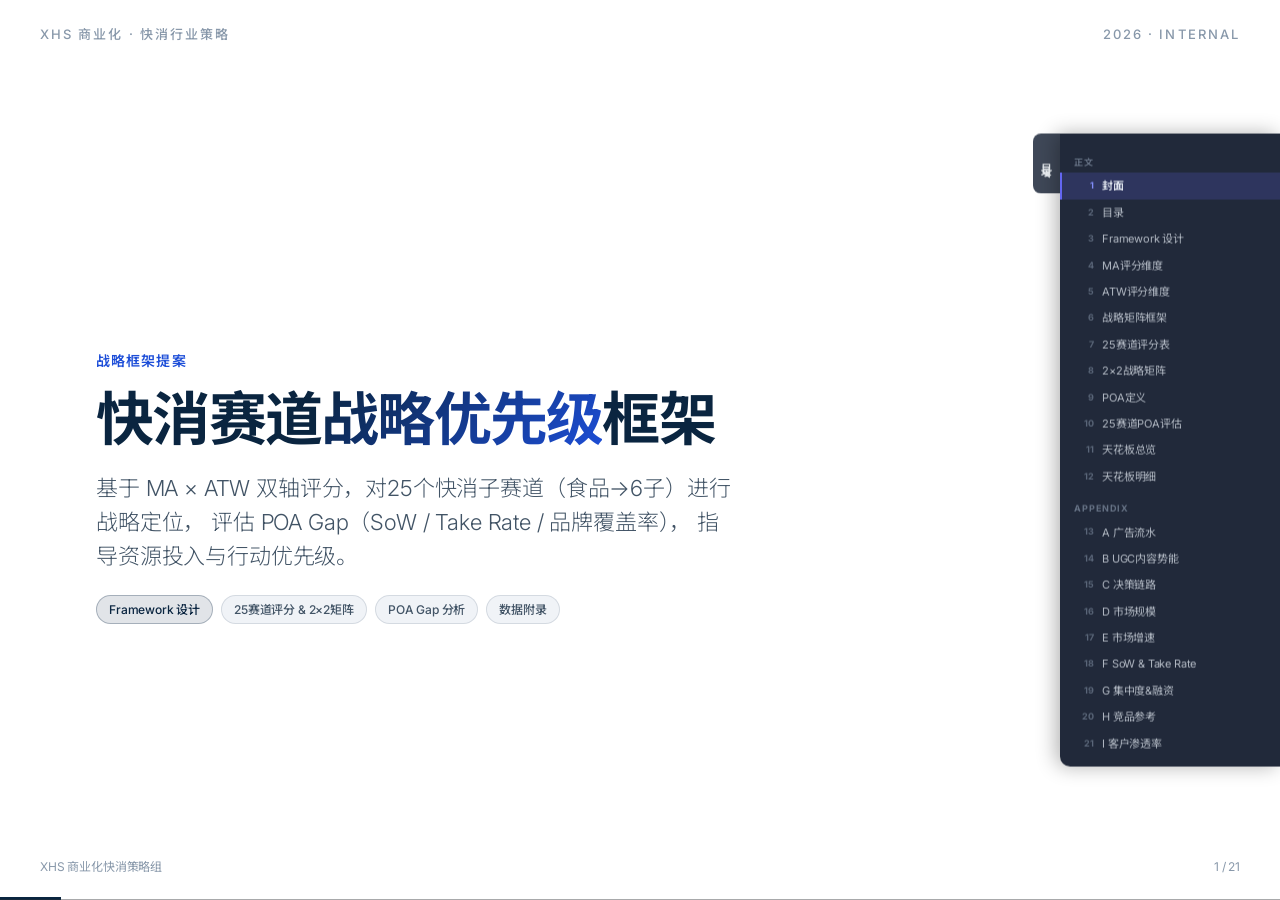
==== index-food-drilldown.html @ 0b94d9c8 "P11: add subtotal totals for 2030 market column; add XHS ceiling share column" ====
<!-- cache-bust: 1779878850 -->
<!DOCTYPE html>
<html lang="zh-CN" data-theme="corporate-clean">
<head>
<meta charset="utf-8">
<title>快消赛道战略优先级框架 — XHS商业化</title>
<link rel="stylesheet" href="./assets/fonts.css">
<link rel="stylesheet" href="./assets/base.css">
<link rel="stylesheet" id="theme-link" href="./assets/themes/corporate-clean.css">
<link rel="stylesheet" href="./assets/animations/animations.css">

<style>
/* ── Bubble chart canvas wrapper ── */
#bubble-wrap { position:relative; width:100%; height:440px; }

/* ── Scoring table ── */
.st { width:100%; border-collapse:collapse; font-size:13.5px; }
.st th,.st td { padding:10px 14px; text-align:left; border-bottom:1px solid var(--border); }
.st th { font-size:11px; text-transform:uppercase; letter-spacing:.08em;
         color:var(--text-3); font-weight:600; }
.st tr:hover td { background:var(--surface-2); }
.st td.num { font-variant-numeric:tabular-nums; text-align:center; }
.st td.sect { font-weight:700; color:var(--accent); }
.badge { display:inline-block; padding:2px 10px; border-radius:99px;
         font-size:11px; font-weight:700; }
.badge-a { background:#22c55e22; color:#16a34a; }
.badge-b { background:#f59e0b22; color:#d97706; }
.badge-c { background:#6366f122; color:#4f46e5; }
.badge-d { background:#e2e8f0;   color:#64748b; }

/* ── Quadrant labels on 2×2 ── */
.q-label { position:absolute; font-size:11px; font-weight:700;
           letter-spacing:.05em; text-transform:uppercase;
           padding:4px 10px; border-radius:6px; opacity:.82; }

/* ── Axis label ── */
.axis-lbl { position:absolute; font-size:12px; color:var(--text-3);
            font-weight:600; letter-spacing:.06em; text-transform:uppercase; }

/* ── Dimension card ── */
.dim-row { display:grid; grid-template-columns:1fr 1fr; gap:20px; }
.dim-card { background:var(--surface-2); border:1px solid var(--border);
            border-radius:12px; padding:20px 22px; }
.dim-card h4 { margin:0 0 10px; font-size:14px; font-weight:700;
               color:var(--accent); text-transform:uppercase; letter-spacing:.06em; }
.dim-card ul { margin:0; padding-left:18px; font-size:13.5px;
               color:var(--text-2); line-height:1.8; }

/* ── Appendix ref box ── */
.ref-grid { display:grid; grid-template-columns:1fr 1fr 1fr; gap:16px; margin-top:20px; }
.ref-card { background:var(--surface-2); border:1px solid var(--border);
            border-radius:10px; padding:18px 20px; }
.ref-card h5 { margin:0 0 8px; font-size:12px; font-weight:700;
               text-transform:uppercase; color:var(--accent); }
.ref-card p { margin:0; font-size:13px; color:var(--text-2); line-height:1.7; }

/* ── POD comparison ── */
.pod-grid { display:grid; grid-template-columns:repeat(4,1fr); gap:14px; }
.pod-card { background:var(--surface-2); border:1px solid var(--border);
            border-radius:10px; padding:16px 18px; }
.pod-card .label { font-size:11px; text-transform:uppercase; letter-spacing:.07em;
                   color:var(--text-3); margin-bottom:6px; }
.pod-card .val { font-size:22px; font-weight:800; color:var(--text-1); }
.pod-card .gap { font-size:12px; color:#f59e0b; font-weight:600; margin-top:4px; }

/* ── tag pill row ── */
.pill-row { display:flex; flex-wrap:wrap; gap:8px; margin-top:10px; }

/* ── Appendix 跳转按钮 ── */
.app-btn {
  display: inline-flex;
  align-items: center;
  gap: 4px;
  padding: 3px 10px;
  border-radius: 5px;
  font-size: 10px;
  font-weight: 600;
  border: 1px solid currentColor;
  cursor: pointer;
  background: transparent;
  text-decoration: none;
  transition: background .15s, color .15s;
  white-space: nowrap;
}
.app-btn:hover { opacity: .75; }
.app-btn-blue  { color: #0ea5e9; border-color: #0ea5e9; }
.app-btn-purple{ color: #8b5cf6; border-color: #8b5cf6; }
.app-btn-indigo{ color: #6366f1; border-color: #6366f1; }
.app-btn-slate { color: #64748b; border-color: #94a3b8; }
.app-btns { display:flex; gap:6px; flex-wrap:wrap; align-items:center; }

/* ── Slide Nav Sidebar ── */
#slide-nav {
  position: fixed;
  right: 0;
  top: 50%;
  transform: translateY(-50%);
  z-index: 9999;
  display: flex;
  align-items: flex-start;
  gap: 0;
  transition: transform 0.3s ease;
}
#slide-nav-toggle {
  writing-mode: vertical-rl;
  background: rgba(30,41,59,0.85);
  color: #f1f5f9;
  border: none;
  padding: 12px 6px;
  font-size: 11px;
  font-weight: 600;
  letter-spacing: .05em;
  cursor: pointer;
  border-radius: 8px 0 0 8px;
  backdrop-filter: blur(8px);
  transition: background 0.2s;
  user-select: none;
  min-height: 60px;
  display: flex;
  align-items: center;
  justify-content: center;
  gap: 6px;
}
#slide-nav-toggle:hover { background: rgba(30,41,59,0.95); }
#slide-nav-toggle .toggle-arrow {
  font-size: 9px;
  transition: transform 0.3s;
}
#slide-nav.collapsed #slide-nav-toggle .toggle-arrow { transform: rotate(180deg); }
#slide-nav-panel {
  background: rgba(15,23,42,0.92);
  backdrop-filter: blur(12px);
  border-radius: 0 0 0 10px;
  padding: 10px 0;
  min-width: 220px;
  max-height: 80vh;
  overflow-y: auto;
  overflow-x: hidden;
  scrollbar-width: thin;
  scrollbar-color: rgba(255,255,255,0.2) transparent;
  box-shadow: -4px 0 20px rgba(0,0,0,0.3);
  transition: width 0.3s ease, opacity 0.3s ease;
}
#slide-nav.collapsed #slide-nav-panel {
  width: 0;
  opacity: 0;
  pointer-events: none;
  min-width: 0;
  padding: 0;
}
#slide-nav-panel::-webkit-scrollbar { width: 3px; }
#slide-nav-panel::-webkit-scrollbar-thumb { background: rgba(255,255,255,0.2); border-radius: 3px; }

.snav-section-label {
  font-size: 9px;
  font-weight: 700;
  letter-spacing: .1em;
  color: rgba(148,163,184,0.6);
  text-transform: uppercase;
  padding: 8px 14px 3px;
  margin-top: 4px;
}
.snav-item {
  display: flex;
  align-items: center;
  gap: 8px;
  padding: 6px 14px;
  cursor: pointer;
  transition: background 0.15s;
  border-left: 2px solid transparent;
  text-decoration: none;
}
.snav-item:hover { background: rgba(255,255,255,0.07); }
.snav-item.active {
  background: rgba(99,102,241,0.2);
  border-left-color: #6366f1;
}
.snav-num {
  font-size: 9px;
  font-weight: 700;
  color: rgba(148,163,184,0.5);
  min-width: 18px;
  text-align: right;
}
.snav-item.active .snav-num { color: #818cf8; }
.snav-title {
  font-size: 11px;
  color: rgba(226,232,240,0.75);
  line-height: 1.3;
  white-space: nowrap;
  overflow: hidden;
  text-overflow: ellipsis;
  max-width: 170px;
}
.snav-item.active .snav-title { color: #e2e8f0; font-weight: 600; }

</style>
</head>
<body>
<div class="deck"
     data-themes="corporate-clean,minimal-white,pitch-deck-vc,swiss-grid"
     data-theme-base="./assets/themes/">

<!-- ══════════════════════════════════════════
     SLIDE 1 · COVER
══════════════════════════════════════════ -->
<section class="slide is-active" data-title="封面">
  <div class="deck-header">
    <span class="eyebrow">XHS 商业化 · 快消行业策略</span>
    <span class="eyebrow">2026 · Internal</span>
  </div>
  <div class="anim-stagger-list" style="max-width:760px;margin-top:60px;">
    <p class="kicker">战略框架提案</p>
    <h1 class="h1 anim-fade-up" style="font-size:clamp(36px,5vw,58px);line-height:1.15;">
      快消赛道<span class="gradient-text">战略优先级</span>框架
    </h1>
    <p class="lede" style="max-width:640px;margin-top:16px;">
      基于 MA × ATW 双轴评分，对25个快消子赛道（食品→6子）进行战略定位，
      评估 POA Gap（SoW / Take Rate / 品牌覆盖率），
      指导资源投入与行动优先级。
    </p>
    <div class="pill-row" style="margin-top:20px;">
      <span class="pill pill-accent">Framework 设计</span>
      <span class="pill">25赛道评分 &amp; 2×2矩阵</span>
      <span class="pill">POA Gap 分析</span>
      <span class="pill">数据附录</span>
    </div>
  </div>
  <div class="deck-footer">
    <span class="dim2">XHS 商业化快消策略组</span>
    <span class="slide-number" data-current="1" data-total="11"></span>
  </div>
  <div class="notes">封面页。向老板介绍今天要讲的是一套用于快消20个子赛道的战略优先级框架，核心回答三个问题：哪些赛道值得打、我们有没有能力赢、现在的差距有多大。</div>
</section>

<!-- ══════════════════════════════════════════
     SLIDE 2 · 目录
══════════════════════════════════════════ --><section class="slide" data-title="目录">
  <div class="deck-header">
    <span class="eyebrow">Today's Agenda</span>
    <span class="eyebrow">快消战略优先级框架</span>
  </div>
  <div style="display:flex;flex-direction:column;justify-content:center;flex:1;gap:0;padding:0 24px;">

    <div style="display:grid;grid-template-columns:48px 1fr;align-items:start;padding:14px 0;border-bottom:1px solid var(--border);">
      <span style="font-size:28px;font-weight:900;color:#e2e8f0;line-height:1;">01</span>
      <div>
        <div style="font-size:15px;font-weight:700;color:var(--text-1);">Framework 设计</div>
        <div style="font-size:11px;color:var(--text-3);margin-top:2px;">MA × ATW 双轴 · 9个评分维度 · 政策门控</div>
      </div>
    </div>

    <div style="display:grid;grid-template-columns:48px 1fr;align-items:start;padding:14px 0;border-bottom:1px solid var(--border);">
      <span style="font-size:28px;font-weight:900;color:#e2e8f0;line-height:1;">02</span>
      <div>
        <div style="font-size:15px;font-weight:700;color:var(--text-1);">25赛道评分 &amp; 2×2 矩阵</div>
        <div style="font-size:11px;color:var(--text-3);margin-top:2px;">真实数据评分 · Bubble Chart 可视化 · 象限行动建议</div>
      </div>
    </div>

    <div style="display:grid;grid-template-columns:48px 1fr;align-items:start;padding:14px 0;border-bottom:1px solid var(--border);">
      <span style="font-size:28px;font-weight:900;color:#e2e8f0;line-height:1;">03</span>
      <div>
        <div style="font-size:15px;font-weight:700;color:var(--text-1);">POA Gap 分析</div>
        <div style="font-size:11px;color:var(--text-3);margin-top:2px;">SoW 天花板（3.10%）· Take Rate（0.796%）· 品牌覆盖率</div>
      </div>
    </div>

    <div style="display:grid;grid-template-columns:48px 1fr;align-items:start;padding:14px 0;border-bottom:1px solid var(--border);">
      <span style="font-size:28px;font-weight:900;color:#e2e8f0;line-height:1;">04</span>
      <div>
        <div style="font-size:15px;font-weight:700;color:var(--text-1);">天花板测算</div>
        <div style="font-size:11px;color:var(--text-3);margin-top:2px;">ATW分档 × 字节市占 · 2026→2030 · 20赛道增量空间</div>
      </div>
    </div>

    <div style="display:grid;grid-template-columns:48px 1fr;align-items:start;padding:14px 0;">
      <span style="font-size:28px;font-weight:900;color:#e2e8f0;line-height:1;">05</span>
      <div>
        <div style="font-size:15px;font-weight:700;color:var(--text-1);">数据附录</div>
        <div style="font-size:11px;color:var(--text-3);margin-top:2px;">广告流水 · UGC内容势能 · 决策链路 · 市场规模 · SoW &amp; Take Rate · 集中度&amp;融资 · 竞品参考 · 品牌清单</div>
      </div>
    </div>

  </div>
  <div class="deck-footer">
    <span class="dim2">XHS 商业化快消策略组</span>
    <span class="slide-number"></span>
  </div>
</section>

<section class="slide" data-title="Framework 设计">
  <div class="deck-header">
    <span class="eyebrow">01 · Framework 设计</span>
    <span class="eyebrow">快消战略优先级框架</span>
  </div>
  <p class="kicker">FRAMEWORK ARCHITECTURE</p>
  <h2 class="h2">三层递进式战略分析框架</h2>

  <div style="display:grid;grid-template-columns:1fr 1fr 1fr;gap:18px;margin-top:24px;">

    <!-- L1 -->
    <div style="border:1.5px solid #bfdbfe;border-radius:10px;padding:22px 20px;background:#eff6ff;">
      <div style="font-size:11px;font-weight:700;color:#3b82f6;letter-spacing:.08em;margin-bottom:10px;">L1 · 战略定位矩阵</div>
      <div style="margin-bottom:10px;">
        <div style="font-weight:700;color:#1e293b;font-size:13px;">横轴：Market Attractiveness</div>
        <div style="color:#64748b;font-size:12px;margin-top:3px;">营销预算规模 · 市场增速 · 头部集中度 · 新兴品牌活跃度<br><span style="color:#ef4444;font-size:11px;">⛔ 政策风险：门控变量（Gate）</span></div>
      </div>
      <div style="margin-bottom:10px;">
        <div style="font-weight:700;color:#1e293b;font-size:13px;">纵轴：Ability to Win</div>
        <div style="color:#64748b;font-size:12px;margin-top:3px;">内容势能存量 · 内容势能增速 · 决策链路重要性 · 解决方案成熟度</div>
      </div>
      <div style="border-top:1px solid #bfdbfe;padding-top:10px;margin-top:6px;">
        <div style="font-weight:700;color:#1e293b;font-size:12px;">Bubble：现有业务收入体量</div>
        <div style="color:#64748b;font-size:11px;margin-top:2px;">XHS快消赛道2025广告收入估算</div>
      </div>
    </div>

    <!-- L2 -->
    <div style="border:1.5px solid #c7d2fe;border-radius:10px;padding:22px 20px;background:#eef2ff;">
      <div style="font-size:11px;font-weight:700;color:#6366f1;letter-spacing:.08em;margin-bottom:10px;">L2 · POA Gap 分析</div>
      <div style="margin-bottom:10px;">
        <div style="font-weight:700;color:#1e293b;font-size:13px;">SoW 天花板</div>
        <div style="color:#64748b;font-size:12px;margin-top:3px;">全赛道最高 SoW = 母婴用品 <strong>3.10%</strong><br>Gap = 3.10% − 当前 SoW</div>
      </div>
      <div style="margin-bottom:10px;">
        <div style="font-weight:700;color:#1e293b;font-size:13px;">Take Rate 天花板</div>
        <div style="color:#64748b;font-size:12px;margin-top:3px;">全赛道最高 = 母婴食品 <strong>0.796%</strong><br>Gap = 0.796% − 当前 Take Rate</div>
      </div>
      <div style="border-top:1px solid #c7d2fe;padding-top:10px;margin-top:6px;">
        <div style="font-weight:700;color:#1e293b;font-size:12px;">品牌覆盖率</div>
        <div style="color:#64748b;font-size:11px;margin-top:2px;">底池（GMV>1亿品牌） · XHS已投/未投 · 渗透潜力</div>
      </div>
    </div>

    <!-- L3 -->
    <div style="border:1.5px solid #bbf7d0;border-radius:10px;padding:22px 20px;background:#f0fdf4;">
      <div style="font-size:11px;font-weight:700;color:#16a34a;letter-spacing:.08em;margin-bottom:10px;">L3 · 行动优先级</div>
      <div style="display:flex;flex-direction:column;gap:8px;">
        <div style="display:flex;align-items:flex-start;gap:8px;">
          <span style="background:#16a34a;color:#fff;border-radius:4px;padding:2px 7px;font-size:10px;font-weight:700;white-space:nowrap;">Double Down</span>
          <span style="color:#64748b;font-size:12px;">重兵投入，建壁垒</span>
        </div>
        <div style="display:flex;align-items:flex-start;gap:8px;">
          <span style="background:#d97706;color:#fff;border-radius:4px;padding:2px 7px;font-size:10px;font-weight:700;white-space:nowrap;">Invest to Win</span>
          <span style="color:#64748b;font-size:12px;">补能力短板，孵化</span>
        </div>
        <div style="display:flex;align-items:flex-start;gap:8px;">
          <span style="background:#4338ca;color:#fff;border-radius:4px;padding:2px 7px;font-size:10px;font-weight:700;white-space:nowrap;">Defend &amp; Harvest</span>
          <span style="color:#64748b;font-size:12px;">效率收割，防守阵地</span>
        </div>
        <div style="display:flex;align-items:flex-start;gap:8px;">
          <span style="background:#64748b;color:#fff;border-radius:4px;padding:2px 7px;font-size:10px;font-weight:700;white-space:nowrap;">Deprioritize</span>
          <span style="color:#64748b;font-size:12px;">按需服务，不主投</span>
        </div>
      </div>
      <div style="border-top:1px solid #bbf7d0;padding-top:10px;margin-top:12px;">
        <div style="color:#64748b;font-size:11px;">输出：各象限差异化的资源配置 + 打法建议</div>
      </div>
    </div>

  </div>

  <div class="deck-footer">
    <span class="dim2">XHS 商业化快消策略组</span>
    <span class="slide-number"></span>
  </div>
</section>

<section class="slide" data-title="MA评分维度">
  <div class="deck-header">
    <span class="eyebrow">01 · Framework 设计</span>
    <span class="eyebrow">快消战略优先级框架</span>
  </div>
  <p class="kicker">Scoring Dimensions · 外部视角</p>
  <h2 class="h2">📈 Market Attractiveness — 4个评分维度</h2>

  <div style="display:grid;grid-template-columns:repeat(5,1fr);gap:10px;margin-top:18px;">

    <!-- D1 营销预算规模 -->
    <div style="background:var(--surface-2);border-radius:10px;padding:14px 12px;border-top:3px solid var(--accent);display:flex;flex-direction:column;gap:8px;">
      <div style="font-weight:700;font-size:13px;color:var(--text-1);">营销预算规模</div>
      <div style="display:inline-block;background:var(--accent);color:#fff;font-size:10px;font-weight:700;padding:2px 8px;border-radius:20px;align-self:start;">权重 35%</div>
      <div style="background:#f0f4ff;border-radius:6px;padding:7px 9px;font-size:10px;color:#3730a3;line-height:1.7;">
        <div style="font-weight:700;margin-bottom:3px;">📊 实际指标</div>
        行业市场规模（亿）× 头部上市公司销售费用率均值<br>
        <span style="color:#6b7280;">= 赛道营销预算估算值</span>
      </div>
      <div style="font-size:11px;color:var(--text-2);line-height:1.6;">
        <div style="font-weight:600;color:var(--accent);margin-bottom:2px;">Implication</div>
        预算盘子越大，平台可分食的收入天花板越高
      </div>
      <div style="font-size:11px;color:var(--text-3);line-height:1.5;margin-top:auto;">
        <div style="font-weight:600;margin-bottom:2px;">来源</div>
        Euromonitor 市场规模 · 飞鹤/汤臣倍健/农夫山泉等2024年报销售费用率
      </div>
    </div>

    <!-- D2 市场增速 -->
    <div style="background:var(--surface-2);border-radius:10px;padding:14px 12px;border-top:3px solid var(--accent);display:flex;flex-direction:column;gap:8px;">
      <div style="font-weight:700;font-size:13px;color:var(--text-1);">市场增速</div>
      <div style="display:inline-block;background:var(--accent);color:#fff;font-size:10px;font-weight:700;padding:2px 8px;border-radius:20px;align-self:start;">权重 35%</div>
      <div style="background:#f0f4ff;border-radius:6px;padding:7px 9px;font-size:10px;color:#3730a3;line-height:1.7;">
        <div style="font-weight:700;margin-bottom:3px;">📊 实际指标</div>
        2024→2025 行业营销预算 YoY 增速（%）<br>
        <span style="color:#6b7280;">行业年报趋势 + 机构增速预测</span>
      </div>
      <div style="font-size:11px;color:var(--text-2);line-height:1.6;">
        <div style="font-weight:600;color:var(--accent);margin-bottom:2px;">Implication</div>
        高增速赛道客户扩张意愿强，更愿尝试新渠道
      </div>
      <div style="font-size:11px;color:var(--text-3);line-height:1.5;margin-top:auto;">
        <div style="font-weight:600;margin-bottom:2px;">来源</div>
        Euromonitor · 灼识咨询 · 公司年报趋势推算
      </div>
    </div>

    <!-- D3 头部客户可攻性 -->
    <div style="background:var(--surface-2);border-radius:10px;padding:14px 12px;border-top:3px solid var(--accent);display:flex;flex-direction:column;gap:8px;">
      <div style="font-weight:700;font-size:13px;color:var(--text-1);">头部客户可攻性</div>
      <div style="display:inline-block;background:var(--accent);color:#fff;font-size:10px;font-weight:700;padding:2px 8px;border-radius:20px;align-self:start;">权重 15%</div>
      <div style="background:#f0f4ff;border-radius:6px;padding:7px 9px;font-size:10px;color:#3730a3;line-height:1.7;">
        <div style="font-weight:700;margin-bottom:3px;">📊 实际指标</div>
        CR100 = Top100品牌销售额 / 赛道总GMV<br>
        <span style="color:#6b7280;">5分≥60% · 4分45-60% · 3分30-45%<br>2分15-30% · 1分&lt;15%</span>
      </div>
      <div style="font-size:11px;color:var(--text-2);line-height:1.6;">
        <div style="font-weight:600;color:var(--accent);margin-bottom:2px;">Implication</div>
        CR100高 → 规模客户集中，BD效率高；CR100低 → 长尾碎片，服务成本高
      </div>
      <div style="font-size:11px;color:var(--text-3);line-height:1.5;margin-top:auto;">
        <div style="font-weight:600;margin-bottom:2px;">来源</div>
        魔镜市场情报 · 尼尔森零研云 · 天猫/京东类目榜
      </div>
    </div>

    <!-- D4 新兴品牌活跃度 -->
    <div style="background:var(--surface-2);border-radius:10px;padding:14px 12px;border-top:3px solid var(--accent);display:flex;flex-direction:column;gap:8px;">
      <div style="font-weight:700;font-size:13px;color:var(--text-1);">新兴品牌活跃度</div>
      <div style="display:inline-block;background:var(--accent);color:#fff;font-size:10px;font-weight:700;padding:2px 8px;border-radius:20px;align-self:start;">权重 15%</div>
      <div style="background:#f0f4ff;border-radius:6px;padding:7px 9px;font-size:10px;color:#3730a3;line-height:1.7;">
        <div style="font-weight:700;margin-bottom:3px;">📊 实际指标</div>
        近2年 VC/PE 融资频次 × 融资金额<br>
        <span style="color:#6b7280;">🔥高热 · 🌡️中热 · ❄️冷静</span>
      </div>
      <div style="font-size:11px;color:var(--text-2);line-height:1.6;">
        <div style="font-weight:600;color:var(--accent);margin-bottom:2px;">Implication</div>
        新品牌天然依赖种草，是增量客户主要来源；融资热 → 预算充足、投放意愿强
      </div>
      <div style="font-size:11px;color:var(--text-3);line-height:1.5;margin-top:auto;">
        <div style="font-weight:600;margin-bottom:2px;">来源</div>
        IT桔子 · 36氪 · FBIF · 钛媒体沥金
      </div>
    </div>

    <!-- D5 政策风险（门控） -->
    <div style="background:#fff7ed;border-radius:10px;padding:14px 12px;border-top:3px solid #f97316;display:flex;flex-direction:column;gap:8px;">
      <div style="font-weight:700;font-size:13px;color:#9a3412;">政策风险</div>
      <div style="display:inline-block;background:#f97316;color:#fff;font-size:10px;font-weight:700;padding:2px 8px;border-radius:20px;align-self:start;">⛔ 门控变量</div>
      <div style="background:#fff3e0;border-radius:6px;padding:7px 9px;font-size:10px;color:#9a3412;line-height:1.7;">
        <div style="font-weight:700;margin-bottom:3px;">📊 实际指标</div>
        广告法合规等级评估<br>
        <span style="color:#6b7280;">⛔高风险：药品/特医/OTC/医疗器械<br>⚠️中风险：保健食品/宠物药品</span>
      </div>
      <div style="font-size:11px;color:#9a3412;line-height:1.6;">
        <div style="font-weight:600;margin-bottom:2px;">Implication</div>
        不参与加权打分；高政策风险直接降档至"观望"
      </div>
      <div style="font-size:11px;color:var(--text-3);line-height:1.5;margin-top:auto;">
        <div style="font-weight:600;margin-bottom:2px;">来源</div>
        广告法合规清单 · 国家药监局政策 · 法务团队评估
      </div>
    </div>

  </div>

  
  <div class="app-btns" style="margin-bottom:4px;"><button class="app-btn app-btn-blue" onclick="goToAppendix('D 市场规模&营销预算')">↗ Appendix A1 市场规模</button><button class="app-btn app-btn-blue" onclick="goToAppendix('E 市场增速 YoY')">↗ Appendix A2 增速</button><button class="app-btn app-btn-slate" onclick="goToAppendix('G 集中度&融资')">↗ Appendix 集中度&融资</button></div>
  <div class="deck-footer">
    <span class="dim2">XHS 商业化快消策略组</span>
    <span class="slide-number" data-current="5" data-total="13"></span>
  </div>
</section>

<!-- ══════════════════════════════════════════
     SLIDE 5B · Ability to Win 5维度详解
══════════════════════════════════════════ -->
<section class="slide" data-title="ATW评分维度">
  <div class="deck-header">
    <span class="eyebrow">01 · Framework 设计</span>
    <span class="eyebrow">快消战略优先级框架</span>
  </div>
  <p class="kicker">Scoring Dimensions · 内部视角</p>
  <h2 class="h2">🏆 Ability to Win — 4个评分维度</h2>

  <div style="display:grid;grid-template-columns:repeat(4,1fr);gap:10px;margin-top:18px;">

    <!-- A1 内容势能存量 -->
    <div style="background:var(--surface-2);border-radius:10px;padding:14px 12px;border-top:3px solid #6366f1;display:flex;flex-direction:column;gap:8px;">
      <div style="font-weight:700;font-size:13px;color:var(--text-1);">内容势能存量</div>
      <div style="display:inline-block;background:#6366f1;color:#fff;font-size:10px;font-weight:700;padding:2px 8px;border-radius:20px;align-self:start;">权重 20%</div>
      <div style="background:#f5f3ff;border-radius:6px;padding:7px 9px;font-size:10px;color:#4338ca;line-height:1.7;">
        <div style="font-weight:700;margin-bottom:3px;">📊 实际指标</div>
        笔记曝光量（亿）<br>
        新发笔记量（万篇）<br>
        创作者数（万人）<br>
        <span style="color:#6b7280;">5≥200亿曝光 · 4=50-199亿<br>3=20-49亿 · 2=5-19亿 · 1&lt;5亿</span>
      </div>
      <div style="font-size:11px;color:var(--text-2);line-height:1.6;">
        <div style="font-weight:600;color:#6366f1;margin-bottom:2px;">Implication</div>
        存量越厚，内容生态越丰富，广告的种草环境越好
      </div>
      <div style="font-size:11px;color:var(--text-3);line-height:1.5;margin-top:auto;">
        <div style="font-weight:600;margin-bottom:2px;">来源</div>
        XHS RedBI 2025全年 · 12赛道已接入真实数据
      </div>
    </div>

    <!-- A2 内容势能增速 -->
    <div style="background:var(--surface-2);border-radius:10px;padding:14px 12px;border-top:3px solid #6366f1;display:flex;flex-direction:column;gap:8px;">
      <div style="font-weight:700;font-size:13px;color:var(--text-1);">内容势能增速</div>
      <div style="display:inline-block;background:#6366f1;color:#fff;font-size:10px;font-weight:700;padding:2px 8px;border-radius:20px;align-self:start;">权重 15%</div>
      <div style="background:#f5f3ff;border-radius:6px;padding:7px 9px;font-size:10px;color:#4338ca;line-height:1.7;">
        <div style="font-weight:700;margin-bottom:3px;">📊 实际指标</div>
        笔记曝光量 YoY（%）<br>
        <span style="color:#6b7280;">5≥+50% · 4=+20-49%<br>3=+8-19% · 2=+1-7% · 1=负增长</span>
      </div>
      <div style="font-size:11px;color:var(--text-2);line-height:1.6;">
        <div style="font-weight:600;color:#6366f1;margin-bottom:2px;">Implication</div>
        存量高+增速高 = 核心赛道；存量低+增速高 = 新兴机会
      </div>
      <div style="font-size:11px;color:var(--text-3);line-height:1.5;margin-top:auto;">
        <div style="font-weight:600;margin-bottom:2px;">来源</div>
        XHS RedBI 2025全年 · 12赛道已接入真实数据
      </div>
    </div>

    <!-- A3 决策链路重要性 -->
    <div style="background:var(--surface-2);border-radius:10px;padding:14px 12px;border-top:3px solid #6366f1;display:flex;flex-direction:column;gap:8px;">
      <div style="font-weight:700;font-size:13px;color:var(--text-1);">决策链路重要性</div>
      <div style="display:inline-block;background:#6366f1;color:#fff;font-size:10px;font-weight:700;padding:2px 8px;border-radius:20px;align-self:start;">权重 25%</div>
      <div style="background:#f5f3ff;border-radius:6px;padding:7px 9px;font-size:10px;color:#4338ca;line-height:1.7;">
        <div style="font-weight:700;margin-bottom:3px;">📊 实际指标</div>
        消费者购前使用小红书种草/决策的概率<br>
        <span style="color:#6b7280;">5=强内容决策品类（母婴/保健）<br>4=较强 · 3=中等 · 2=弱<br>1=合规限制极强（OTC/药品）</span>
      </div>
      <div style="font-size:11px;color:var(--text-2);line-height:1.6;">
        <div style="font-weight:600;color:#6366f1;margin-bottom:2px;">Implication</div>
        链路越重要，品牌主越愿意归因XHS种草，续投意愿越强
      </div>
      <div style="font-size:11px;color:var(--text-3);line-height:1.5;margin-top:auto;">
        <div style="font-weight:600;margin-bottom:2px;">来源</div>
        研究推导（决策成本+口碑依赖+合规限制）· 全25赛道已完成（食品→6子）
      </div>
    </div>

    <!-- A4 解决方案成熟度（合并原产品承接+打法成熟） -->
    <div style="background:var(--surface-2);border-radius:10px;padding:14px 12px;border-top:3px solid #6366f1;display:flex;flex-direction:column;gap:8px;opacity:0.85;">
      <div style="font-weight:700;font-size:13px;color:var(--text-1);">解决方案成熟度</div>
      <div style="display:flex;gap:5px;align-items:center;flex-wrap:wrap;">
        <span style="display:inline-block;background:#6366f1;color:#fff;font-size:10px;font-weight:700;padding:2px 8px;border-radius:20px;">权重 40%</span>
        
      </div>
      <div style="background:#f5f3ff;border-radius:6px;padding:7px 9px;font-size:10px;color:#4338ca;line-height:1.8;">
        <div style="font-weight:700;margin-bottom:3px;">📊 实际指标（待填）</div>
        广告产品覆盖完整度（能不能投）<br>
        种草→转化链路完整度（能不能归因）<br>
        可复制打法 SOP 数量（能不能批量复制）<br>
        标杆案例质量与数量（有没有信标）<br>
        BD/运营赛道认知深度（团队能力匹配）
      </div>
      <div style="font-size:11px;color:var(--text-2);line-height:1.6;">
        <div style="font-weight:600;color:#6366f1;margin-bottom:2px;">Implication</div>
        衡量小红书平台与广告主需求的适配度——<br>
        能不能提供满足广告主需求的 solution。<br>
        产品不配套→客户无法花钱；打法不成熟→无法规模化复制
      </div>
      <div style="font-size:11px;color:var(--text-3);line-height:1.5;margin-top:auto;">
        <div style="font-weight:600;margin-bottom:2px;">来源</div>
        内部产品团队 · 案例库 · 策略+销售运营联合评分
      </div>
    </div>

  </div>

  
  <div class="app-btns" style="margin-bottom:4px;"><button class="app-btn app-btn-purple" onclick="goToAppendix('B UGC内容势能')">↗ Appendix B1 UGC内容势能</button><button class="app-btn app-btn-purple" onclick="goToAppendix('C 决策链路重要性')">↗ Appendix B2 决策链路</button></div>
  <div class="deck-footer">
    <span class="dim2">XHS 商业化快消策略组</span>
    <span class="slide-number" data-current="6" data-total="13"></span>
  </div>
</section>

<!-- ══════════════════════════════════════════
     SLIDE 6 · 打分表（25赛道）
══════════════════════════════════════════ -->
<!-- ══════════════════════════════════════════
     SLIDE 6A · 空白 2×2 框架 + 四象限含义
══════════════════════════════════════════ -->
<section class="slide" data-title="战略矩阵框架">
  <div class="deck-header">
    <span class="eyebrow">02 · 评分 & 矩阵</span>
    <span class="eyebrow">快消战略优先级框架</span>
  </div>
  <p class="kicker">Framework · 战略矩阵 × 做功方向</p>
  <h2 class="h2">2×2 矩阵定位 + 四象限行动 Playbook</h2>

  <div style="display:grid;grid-template-columns:1fr 1fr;gap:20px;margin-top:20px;align-items:start;">
    <!-- 左：空白框架图 -->
    <div style="position:relative;background:var(--surface-2);border-radius:12px;padding:16px;">
      <div style="display:grid;grid-template-columns:1fr 1fr;grid-template-rows:1fr 1fr;gap:4px;height:300px;">
        <!-- 右上：核心赛道 -->
        <div style="background:#dcfce7;border-radius:8px;border:2px solid #22c55e;display:flex;flex-direction:column;align-items:center;justify-content:center;padding:16px;grid-column:2;grid-row:1;">
          <div style="font-size:22px;margin-bottom:6px;">🔴</div>
          <div style="font-weight:700;color:#15803d;font-size:15px;">Double Down</div>
          <div style="font-size:11px;color:#166534;margin-top:4px;text-align:center;">高市场吸引力 × 强赢单能力</div>
        </div>
        <!-- 左上：效率收割 -->
        <div style="background:#ede9fe;border-radius:8px;border:2px solid #6366f1;display:flex;flex-direction:column;align-items:center;justify-content:center;padding:16px;grid-column:1;grid-row:1;">
          <div style="font-size:22px;margin-bottom:6px;">🟢</div>
          <div style="font-weight:700;color:#4338ca;font-size:15px;">Defend & Harvest</div>
          <div style="font-size:11px;color:#3730a3;margin-top:4px;text-align:center;">低市场吸引力 × 强赢单能力</div>
        </div>
        <!-- 右下：战略培育 -->
        <div style="background:#fef3c7;border-radius:8px;border:2px solid #f59e0b;display:flex;flex-direction:column;align-items:center;justify-content:center;padding:16px;grid-column:2;grid-row:2;">
          <div style="font-size:22px;margin-bottom:6px;">🟡</div>
          <div style="font-weight:700;color:#92400e;font-size:15px;">Invest to Win</div>
          <div style="font-size:11px;color:#78350f;margin-top:4px;text-align:center;">高市场吸引力 × 弱赢单能力</div>
        </div>
        <!-- 左下：观望 -->
        <div style="background:#f8fafc;border-radius:8px;border:2px dashed #cbd5e1;display:flex;flex-direction:column;align-items:center;justify-content:center;padding:16px;grid-column:1;grid-row:2;">
          <div style="font-size:22px;margin-bottom:6px;">⚪</div>
          <div style="font-weight:700;color:#64748b;font-size:15px;">Deprioritize</div>
          <div style="font-size:11px;color:#64748b;margin-top:4px;text-align:center;">低市场吸引力 × 弱赢单能力</div>
        </div>
      </div>
      <!-- 轴标签 -->
      <div style="position:absolute;bottom:-18px;left:50%;transform:translateX(-50%);font-size:11px;color:var(--text-3);white-space:nowrap;">
        Market Attractiveness →
      </div>
      <div style="position:absolute;top:50%;left:-24px;transform:translateY(-50%) rotate(-90deg);font-size:11px;color:var(--text-3);white-space:nowrap;">
        Ability to Win →
      </div>
    </div>

    <!-- 右：四象限做工方向（行动建议合并） -->
    <div style="display:flex;flex-direction:column;gap:10px;">
      <!-- Double Down -->
      <div style="background:#dcfce7;border-left:4px solid #22c55e;border-radius:0 8px 8px 0;padding:10px 14px;">
        <div style="font-weight:700;color:#15803d;font-size:12px;margin-bottom:4px;">🔴 Double Down · 重点攻坚</div>
        <ul style="margin:0;padding-left:16px;font-size:11px;color:#166534;line-height:1.8;">
          <li>集中资源建标杆，巩固头部客户</li>
          <li>产品深度适配，季度Review跟进</li>
        </ul>
      </div>
      <!-- Invest to Win -->
      <div style="background:#fef3c7;border-left:4px solid #f59e0b;border-radius:0 8px 8px 0;padding:10px 14px;">
        <div style="font-weight:700;color:#92400e;font-size:12px;margin-bottom:4px;">🟠 Invest to Win · 潜力孵化</div>
        <ul style="margin:0;padding-left:16px;font-size:11px;color:#92400e;line-height:1.8;">
          <li>补ATW短板，6-12月能力建设</li>
          <li>新消费品牌切入，融资热赛道优先</li>
        </ul>
      </div>
      <!-- Defend & Harvest -->
      <div style="background:#ede9fe;border-left:4px solid #8b5cf6;border-radius:0 8px 8px 0;padding:10px 14px;">
        <div style="font-weight:700;color:#4338ca;font-size:12px;margin-bottom:4px;">🔵 Defend & Harvest · 效率收割</div>
        <ul style="margin:0;padding-left:16px;font-size:11px;color:#4338ca;line-height:1.8;">
          <li>优化现有客户ROI，深耕复购</li>
          <li>复用打法降低服务成本</li>
        </ul>
      </div>
      <!-- Deprioritize -->
      <div style="background:#f8fafc;border-left:4px solid #64748b;border-radius:0 8px 8px 0;padding:10px 14px;">
        <div style="font-weight:700;color:#475569;font-size:12px;margin-bottom:4px;">⚫ Deprioritize · 暂不优先</div>
        <ul style="margin:0;padding-left:16px;font-size:11px;color:#475569;line-height:1.8;">
          <li>政策限制类等窗口，不主动加码</li>
          <li>餐饮/零售承接不顺，观察竞品</li>
          <li>按需服务，保存量客户满意度</li>
        </ul>
      </div>

        
      </div>
    </div>

  
  <div class="app-btns" style="margin-bottom:4px;"><button class="app-btn app-btn-blue" onclick="goToAppendix('2×2战略矩阵')">↗ 2×2 气泡图</button><button class="app-btn app-btn-slate" onclick="goToAppendix('25赛道评分表')">↗ 25赛道打分表</button></div>
  <div class="deck-footer">
    <span class="dim2">每个赛道通过10维打分定位象限</span>
    <span class="slide-number" data-current="6" data-total="12"></span>
  </div>
</section>

<!-- ══════════════════════════════════════════
     SLIDE 6B · 打分表
══════════════════════════════════════════ -->
<section class="slide" data-title="25赛道评分表">
  <div class="deck-header">
    <span class="eyebrow">02 · 评分 & 矩阵</span>
    <span class="eyebrow">快消战略优先级框架</span>
  </div>
  <p class="kicker">Scoring Table · 25赛道（食品→6子）· MA已研究 · ATW内容存量/增速已研究（XHS RedBI 2025全年）· 决策链路已研究 · 解法成熟度（合并）</p>
  <h2 class="h2">20个子赛道评分总表</h2>
  
  <div style="display:flex;align-items:center;gap:16px;margin:0 0 4px;font-size:10.5px;color:var(--text-3);flex-wrap:wrap;">
    <span style="font-weight:600;color:var(--text-2);">行说明：</span>
    <span style="display:inline-flex;align-items:center;gap:5px;">
      <span style="width:28px;height:12px;background:#fff;border:1px solid #e5e7eb;border-radius:2px;display:inline-block;"></span>
      <span>白底 = 内容存量/增速已研究（XHS RedBI 2025全年真实数据）</span>
    </span>
    <span style="display:inline-flex;align-items:center;gap:5px;">
      <span style="width:28px;height:12px;background:#fffbeb;border:1px solid #fbbf24;border-radius:2px;display:inline-block;"></span>
      
    </span>
    <span style="margin-left:4px;color:#64748b;"></span>
  </div>
  <div class="card mt-m" style="padding:4px 12px;max-height:460px;overflow-y:auto;">
  <table class="st">
    <thead>
      

<tr>
        <th>赛道</th>
        <th title="来源：年报研究推算">预算规模(亿)¹</th>
        <th title="来源：年报研究推算">YoY增速¹</th>
        <th title="CR100（年销售额≥1亿品牌合计市占）· 5=≥60% 4=45-60% 3=30-45% 2=15-30% 1=&lt;15%">头部CR100</th>
        <th>新兴活跃</th>
        <th style="border-right:2px solid var(--accent)"><strong>MA总分</strong></th>
        <th >内容存量¹</th>
        <th >内容增速¹</th>
        <th >决策链路²</th>
        <th title="合并自产品承接+打法成熟；平台与广告主需求适配度，待真实数据" colspan="1">解法成熟度<span style="font-size:9px;color:#64748b;">40%</span></th>
        <th style="border-right:2px solid #6366f1"><strong>ATW总分</strong></th>
        
      </tr>
    </thead>
    <tbody><tr class="group-header"><td colspan="11" style="background:#dcfce7;font-weight:700;padding:6px 10px">🟢 Double Down · 重点攻坚 — MA 高（≥3.0）· ATW 高（≥3.0）</td></tr><tr>
              <td style="font-weight:600">母婴食品</td>
              <td>4</td><td>3.5</td><td>5</td><td>5</td>
<td style="font-weight:700;color:#1d4ed8">4.12</td>
              <td>5</td><td>5</td><td>5</td><td>5</td>
              <td style="font-weight:700;color:#7c3aed">5.0</td>
            </tr><tr>
              <td style="font-weight:600">母婴用品</td>
              <td>4</td><td>3.0</td><td>4</td><td>4.5</td>
<td style="font-weight:700;color:#1d4ed8">3.72</td>
              <td>4</td><td>5</td><td>5</td><td>5</td>
              <td style="font-weight:700;color:#7c3aed">4.5</td>
            </tr><tr>
              <td style="font-weight:600">保健食品</td>
              <td>4</td><td>4.0</td><td>4</td><td>4</td>
<td style="font-weight:700;color:#1d4ed8">4.0</td>
              <td>3</td><td>4</td><td>5</td><td>5</td>
              <td style="font-weight:700;color:#7c3aed">4.25</td>
            </tr><tr>
              <td style="font-weight:600">宠物食品</td>
              <td>4</td><td>5.0</td><td>4</td><td>4.5</td>
<td style="font-weight:700;color:#1d4ed8">4.42</td>
              <td>3</td><td>5</td><td>3</td><td>5</td>
              <td style="font-weight:700;color:#7c3aed">4.0</td>
            </tr><tr>
              <td style="font-weight:600">蛋白食饮</td>
              <td>5</td><td>5.0</td><td>4</td><td>3</td>
<td style="font-weight:700;color:#1d4ed8">4.35</td>
              <td>4</td><td>5</td><td>3</td><td>4</td>
              <td style="font-weight:700;color:#7c3aed">3.9</td>
            </tr><tr>
              <td style="font-weight:600">文具玩具礼品</td>
              <td>5</td><td>4.0</td><td>4</td><td>3</td>
<td style="font-weight:700;color:#1d4ed8">4.00</td>
              <td>5</td><td>5</td><td>1</td><td>2</td>
              <td style="font-weight:700;color:#7c3aed">3.5</td>
            </tr><tr>
              <td style="font-weight:600">↳ 休闲零食</td>
              <td>5</td><td>3.5</td><td>4</td><td>4</td>
<td style="font-weight:700;color:#1d4ed8">4.17</td>
              <td>5</td><td>2</td><td>3</td><td>3</td>
              <td style="font-weight:700;color:#7c3aed">3.75</td>
            </tr><tr>
              <td style="font-weight:600">↳ 中式滋补</td>
              <td>3</td><td>4.5</td><td>4</td><td>4.5</td>
<td style="font-weight:700;color:#1d4ed8">3.9</td>
              <td>3</td><td>1</td><td>4</td><td>4</td>
              <td style="font-weight:700;color:#7c3aed">3.35</td>
            </tr><tr>
              <td style="font-weight:600">医疗用品</td>
              <td>4</td><td>3.0</td><td>3</td><td>3</td>
<td style="font-weight:700;color:#1d4ed8">3.35</td>
              <td>4</td><td>1</td><td>4</td><td>3</td>
              <td style="font-weight:700;color:#7c3aed">3.00</td>
            </tr>
<tr style="border-left:3px solid #ef4444;">
              <td style="font-weight:600">宠物用品</td>
              <td>2</td><td>4.0</td><td>3</td><td>4.5</td>
<td style="font-weight:700;color:#1d4ed8">3.22</td>
              <td>2</td><td>3</td><td>3</td><td>3</td>
              <td style="font-weight:700;color:#7c3aed">3.25</td>
            </tr><tr class="group-header"><td colspan="11" style="background:#f3e8ff;font-weight:700;padding:6px 10px">🟠 Invest to Win · 潜力孵化 — MA 高（≥3.0）· ATW 低（&lt;3.0）</td></tr><tr>
              <td style="font-weight:600">饮料</td>
              <td>4</td><td>4.5</td><td>4</td><td>4.5</td>
<td style="font-weight:700;color:#1d4ed8">4.25</td>
              <td>2</td><td>3</td><td>2</td><td>2</td>
              <td style="font-weight:700;color:#7c3aed">2.15</td>
            </tr><tr>
              <td style="font-weight:600">酒类</td>
              <td>5</td><td>2.0</td><td>3</td><td>2</td>
<td style="font-weight:700;color:#1d4ed8">3.2</td>
              <td>2</td><td>1</td><td>2</td><td>2</td>
              <td style="font-weight:700;color:#7c3aed">2.15</td>
            </tr><tr>
              <td style="font-weight:600">传统滋补</td>
              <td>3</td><td>3.5</td><td>3.5</td><td>4</td>
<td style="font-weight:700;color:#1d4ed8">3.4</td>
              <td>2</td><td>3</td><td>2</td><td>3</td>
              <td style="font-weight:700;color:#7c3aed">2.5</td>
            </tr><tr>
              <td style="font-weight:600">传统滋补营养品</td>
              <td>3</td><td>3.0</td><td>3</td><td>3</td>
<td style="font-weight:700;color:#1d4ed8">3.0</td>
              <td>2</td><td>3</td><td>2</td><td>3</td>
              <td style="font-weight:700;color:#7c3aed">2.5</td>
            </tr><tr>
              <td style="font-weight:600">餐饮</td>
              <td>5</td><td>3.5</td><td>3</td><td>2</td>
<td style="font-weight:700;color:#1d4ed8">3.53</td>
              <td>5</td><td>1</td><td>3</td><td>3</td>
              <td style="font-weight:700;color:#7c3aed">1.65</td>
            </tr><tr>
              <td style="font-weight:600">OTC</td>
              <td>3</td><td>3.5</td><td>3</td><td>3</td>
<td style="font-weight:700;color:#1d4ed8">3.17</td>
              <td>3</td><td>1</td><td>3</td><td>2</td>
              <td style="font-weight:700;color:#7c3aed">2.0</td>
            </tr><tr>
              <td style="font-weight:600">宠物药品</td>
              <td>2</td><td>4.0</td><td>3</td><td>4</td>
<td style="font-weight:700;color:#1d4ed8">3.15</td>
              <td>2</td><td>2</td><td>3</td><td>3</td>
              <td style="font-weight:700;color:#7c3aed">2.75</td>
            </tr>
<tr style="border-left:3px solid #f59e0b;">
              <td style="font-weight:600">↳ 预制速食</td>
              <td>4</td><td>4.5</td><td>3</td><td>3.5</td>
<td style="font-weight:700;color:#1d4ed8">3.95</td>
              <td>4</td><td>1</td><td>3</td><td>3</td>
              <td style="font-weight:700;color:#7c3aed">2.9</td>
            </tr><tr class="group-header"><td colspan="11" style="background:#e0f2fe;font-weight:700;padding:6px 10px">🔵 Defend &amp; Harvest · 效率收割 — MA 低（&lt;3.0）· ATW 高（≥3.0）</td></tr><tr class="group-header"><td colspan="11" style="background:#f1f5f9;font-weight:700;padding:6px 10px">⚪ Deprioritize · 暂不优先 — MA 低（&lt;3.0）· ATW 低（&lt;3.0）</td></tr><tr>
              <td style="font-weight:600">宠物生活</td>
              <td>1</td><td>3.5</td><td>2</td><td>3</td>
<td style="font-weight:700;color:#1d4ed8">2.32</td>
              <td>2</td><td>3</td><td>3</td><td>1</td>
              <td style="font-weight:700;color:#7c3aed">2.5</td>
            </tr><tr>
              <td style="font-weight:600">特医</td>
              <td>1</td><td>3.5</td><td>3</td><td>3</td>
<td style="font-weight:700;color:#1d4ed8">2.47</td>
              <td>2</td><td>5</td><td>4</td><td>1</td>
              <td style="font-weight:700;color:#7c3aed">2.55</td>
            </tr><tr>
              <td style="font-weight:600">↳ 粮油调味</td>
              <td>3</td><td>2.0</td><td>3</td><td>2</td>
<td style="font-weight:700;color:#1d4ed8">2.5</td>
              <td>4</td><td>1</td><td>2</td><td>2</td>
              <td style="font-weight:700;color:#7c3aed">2.00</td>
            </tr><tr>
              <td style="font-weight:600">↳ 西式膳食</td>
              <td>1</td><td>3.0</td><td>3</td><td>3.5</td>
<td style="font-weight:700;color:#1d4ed8">2.38</td>
              <td>3</td><td>1</td><td>4</td><td>3</td>
              <td style="font-weight:700;color:#7c3aed">2.95</td>
            </tr><tr>
              <td style="font-weight:600">↳ 水果生鲜</td>
              <td>2</td><td>3.0</td><td>3</td><td>2</td>
<td style="font-weight:700;color:#1d4ed8">2.5</td>
              <td>2</td><td>1</td><td>2</td><td>2</td>
              <td style="font-weight:700;color:#7c3aed">1.8</td>
            </tr><tr>
              <td style="font-weight:600">零售</td>
              <td>1</td><td>2.0</td><td>2</td><td>2</td>
<td style="font-weight:700;color:#1d4ed8">1.65</td>
              <td>1</td><td>1</td><td>2</td><td>2</td>
              <td style="font-weight:700;color:#7c3aed">1.2</td>
            </tr><tr>
              <td style="font-weight:600">药房</td>
              <td>3</td><td>2.5</td><td>2</td><td>2</td>
<td style="font-weight:700;color:#1d4ed8">2.52</td>
              <td>2</td><td>2</td><td>1</td><td>1</td>
              <td style="font-weight:700;color:#7c3aed">1.75</td>
            </tr><tr>
              <td style="font-weight:600">药品</td>
              <td>2</td><td>1.0</td><td>1</td><td>1</td>
<td style="font-weight:700;color:#1d4ed8">1.35</td>
              <td>2</td><td>2</td><td>1</td><td>1</td>
              <td style="font-weight:700;color:#7c3aed">1.5</td>
            </tr></tbody>
  </table>
  </div>
  <div style="font-size:10px;color:var(--text-3);margin-top:6px;">¹ ATW内容存量/增速来源：XHS RedBI UGC数据（2025全年，曝光存量/YoY） &nbsp;|&nbsp; ² 决策链路：研究推导（高决策成本/口碑依赖程度）&nbsp;|&nbsp; 绿框=已研究数据，黄底=Demo估算</div>
  
  <div class="app-btns" style="margin-bottom:4px;"><button class="app-btn app-btn-purple" onclick="goToAppendix('B UGC内容势能')">↗ Appendix B1 UGC存量/增速</button><button class="app-btn app-btn-purple" onclick="goToAppendix('C 决策链路重要性')">↗ Appendix B2 决策链路</button><button class="app-btn app-btn-blue" onclick="goToAppendix('D 市场规模&营销预算')">↗ Appendix A1 营销预算</button></div>
  <div class="deck-footer">
    <span class="slide-number" data-current="8" data-total="14"></span>
  </div>
</section>

<!-- ══════════════════════════════════════════
     SLIDE 7 · 2×2 Bubble Chart
══════════════════════════════════════════ -->
<section class="slide" data-title="2×2战略矩阵Demo">
  <div class="deck-header">
    <span class="eyebrow">02 · 评分 & 矩阵</span>
    <span class="eyebrow">快消战略优先级框架</span>
  </div>
  <p class="kicker">Strategy Matrix · 25赛道（食品6子赛道拆解）· 气泡大小 = Y25广告流水</p>
  <h2 class="h2">快消赛道战略优先级矩阵（25赛道 · 食品→6子赛道拆解）</h2>
  <div class="card mt-m" style="padding:16px 16px 8px;position:relative;">
    <div id="bubble-wrap">
      <canvas id="bubbleChart" style="display:block;"></canvas>
    </div>
  </div>
  <!-- Legend + axis note -->
  <div style="display:flex;align-items:center;justify-content:space-between;margin-top:10px;padding:0 8px;">
    <div style="display:flex;align-items:center;gap:18px;font-size:11px;">
      <span style="font-weight:600;color:var(--text-2);">气泡颜色：</span>
      <span style="display:inline-flex;align-items:center;gap:5px;">
        <span style="width:12px;height:12px;border-radius:50%;background:#16a34a;display:inline-block;"></span>
        <span style="color:#15803d;font-weight:600;">Double Down</span>（高MA · 高ATW）
      </span>
      <span style="display:inline-flex;align-items:center;gap:5px;">
        <span style="width:12px;height:12px;border-radius:50%;background:#4338ca;display:inline-block;"></span>
        <span style="color:#4338ca;font-weight:600;">Defend & Harvest</span>（低MA · 高ATW）
      </span>
      <span style="display:inline-flex;align-items:center;gap:5px;">
        <span style="width:12px;height:12px;border-radius:50%;background:#f59e0b;display:inline-block;"></span>
        <span style="color:#b45309;font-weight:600;">Invest to Win</span>（高MA · 低ATW）
      </span>
      <span style="display:inline-flex;align-items:center;gap:5px;">
        <span style="width:12px;height:12px;border-radius:50%;background:#94a3b8;display:inline-block;"></span>
        <span style="color:#475569;font-weight:600;">Deprioritize</span>（低优先级）
      </span>
    </div>
    <div style="font-size:10px;color:var(--text-3);text-align:right;">
      气泡大小 = Y25广告流水（亿）<br><span style="font-size:9px;color:#94a3b8;">传统滋补/药品为估算值</span><br>
      透明度：实色=直接UGC数据 · 半透明=品牌估算 · 淡色=无UGC数据
    </div>
  </div>
  <div class="deck-footer">
    <span class="dim2">数据来源：MA = 年报/尼尔森/IT桔子研究 · ATW内容维度 = XHS RedBI UGC 2025全年真实数据 · 气泡大小 Demo</span>
    <span class="slide-number" data-current="7" data-total="11"></span>
  </div>
  <div class="notes">这是核心的2×2矩阵。横轴越靠右代表市场吸引力越高，纵轴越靠上代表我们的赢的能力越强。气泡越大说明当前收入规模越大。右上角是我们的核心赛道，左上角是高市场吸引力但我们能力还不足的培育赛道。</div>
</section>

<!-- ══════════════════════════════════════════
     SLIDE 8 · POA Gap
══════════════════════════════════════════ -->


<section class="slide" data-title="POA天花板评估">
  <div class="deck-header">
    <span class="eyebrow">03 · POA Gap 分析</span>
    <span class="eyebrow">快消战略优先级框架</span>
  </div>
  <p class="kicker">POA Assessment · 小红书赛道收入天花板在哪</p>
  <h2 class="h2">📊 4个核心评估指标</h2>

  <div style="display:grid;grid-template-columns:repeat(3,1fr);gap:14px;margin-top:14px;">

    <!-- P1 Share of Wallet -->
    <div style="background:var(--surface-2);border-radius:10px;padding:18px 16px;border-top:3px solid #0ea5e9;display:flex;flex-direction:column;gap:10px;">
      <div style="font-weight:700;font-size:14px;color:var(--text-1);">Share of Wallet（SoW）</div>
      <div style="display:inline-block;background:#0ea5e9;color:#fff;font-size:10px;font-weight:700;padding:2px 8px;border-radius:20px;align-self:start;">核心变现指标</div>
      <div style="font-size:12px;color:var(--text-2);line-height:1.7;">
        <div style="font-weight:600;color:var(--text-1);margin-bottom:4px;">定义</div>
        小红书在该赛道的广告收入 ÷ 赛道品牌全渠道营销预算
        <br>
        <span style="font-family:monospace;font-size:11px;background:var(--border);padding:2px 8px;border-radius:4px;display:inline-block;margin-top:6px;">SoW = XHS收入 / 行业营销预算</span>
      </div>
      <div style="font-size:12px;color:var(--text-2);line-height:1.7;">
        <div style="font-weight:600;color:#0ea5e9;margin-bottom:4px;">Implication</div>
        直接衡量"从客户口袋里拿了多少"。<br>
        SoW低 → 客户预算大但给我们少 → 核心攻坚方向<br>
        <strong>天花板 = 全赛道最高 SoW（母婴用品 3.10%）</strong><br>
        Gap = 3.10% − 当前 SoW，Gap越大增量潜力越高
      </div>
      <div style="font-size:11px;color:var(--text-3);line-height:1.5;margin-top:auto;">
        <div style="font-weight:600;margin-bottom:2px;">数据来源</div>
        内部广告流水 · 营销预算 = 市场规模 × 销售费用率（年报均值）
      </div>
    </div>

    <!-- P2 客户渗透率 -->
    <div style="background:var(--surface-2);border-radius:10px;padding:18px 16px;border-top:3px solid #6366f1;display:flex;flex-direction:column;gap:10px;">
      <div style="font-weight:700;font-size:14px;color:var(--text-1);">客户渗透率</div>
      <div style="display:inline-block;background:#6366f1;color:#fff;font-size:10px;font-weight:700;padding:2px 8px;border-radius:20px;align-self:start;">客户覆盖指标</div>
      <div style="font-size:12px;color:var(--text-2);line-height:1.7;">
        <div style="font-weight:600;color:var(--text-1);margin-bottom:4px;">定义</div>
        XHS 活跃投放广告主数量 ÷ 赛道 Top 100 品牌总数<br>
        <span style="font-family:monospace;font-size:11px;background:var(--border);padding:2px 8px;border-radius:4px;display:inline-block;margin-top:6px;">渗透率 = 已投放品牌 / Top 100</span>
      </div>
      <div style="font-size:12px;color:var(--text-2);line-height:1.7;">
        <div style="font-weight:600;color:#6366f1;margin-bottom:4px;">Implication</div>
        未投放的头部品牌 = 未开发客户池<br>
        渗透率低 + SoW Gap大 → <strong>拓客优先</strong><br>
        渗透率高 + SoW Gap大 → <strong>深耕提频优先</strong>
      </div>
      <div style="font-size:11px;color:var(--text-3);line-height:1.5;margin-top:auto;">
        <div style="font-weight:600;margin-bottom:2px;">数据来源</div>
        内部 CRM 开户数据 · 行业 Top 品牌名单（魔镜/品观/天猫类目榜）
      </div>
    </div>


    <!-- P3 Take Rate -->
    <div style="background:var(--surface-2);border-radius:10px;padding:18px 16px;border-top:3px solid #8b5cf6;display:flex;flex-direction:column;gap:10px;">
      <div style="font-weight:700;font-size:14px;color:var(--text-1);">Take Rate</div>
      <div style="display:inline-block;background:#8b5cf6;color:#fff;font-size:10px;font-weight:700;padding:2px 8px;border-radius:20px;align-self:start;">GMV变现效率</div>
      <div style="font-size:12px;color:var(--text-2);line-height:1.7;">
        <div style="font-weight:600;color:var(--text-1);margin-bottom:4px;">定义</div>
        小红书在该赛道的广告收入 ÷ 赛道全行业 GMV<br>
        <span style="font-family:monospace;font-size:11px;background:var(--border);padding:2px 8px;border-radius:4px;display:inline-block;margin-top:6px;">Take Rate = XHS收入 / 赛道GMV</span>
      </div>
      <div style="font-size:12px;color:var(--text-2);line-height:1.7;">
        <div style="font-weight:600;color:#8b5cf6;margin-bottom:4px;">Implication</div>
        衡量平台从行业规模中提取的广告份额<br>
        TR低 + 赛道规模大 → <strong>绝对增量空间巨大</strong><br>
        <strong>天花板 = 全赛道最高 Take Rate（母婴食品 0.796%）</strong><br>
        Gap = 0.796% − 当前 Take Rate
      </div>
      <div style="font-size:11px;color:var(--text-3);line-height:1.5;margin-top:auto;">
        <div style="font-weight:600;margin-bottom:2px;">数据来源</div>
        内部广告流水 · 赛道 GMV = 市场规模（尼尔森/欧睿/行业报告）
      </div>
    </div>

  </div>

  <!-- 天花板公式 -->
  <div style="margin-top:12px;background:linear-gradient(135deg,#e0f2fe,#f0fdf4);border-radius:10px;padding:12px 20px;display:flex;align-items:center;gap:20px;flex-wrap:wrap;">
    <div style="font-weight:700;font-size:11px;color:#0369a1;">📐 Gap 逻辑</div>
    <div style="font-size:11px;color:#1e293b;"><strong>SoW 天花板</strong> = 母婴用品 <code>3.10%</code> &nbsp;→&nbsp; Gap = 3.10% − 当前 SoW</div>
    <div style="color:#cbd5e1;font-size:14px;">|</div>
    <div style="font-size:11px;color:#1e293b;"><strong>Take Rate 天花板</strong> = 母婴食品 <code>0.796%</code> &nbsp;→&nbsp; Gap = 0.796% − 当前 Take Rate</div>
    <div style="margin-left:auto;font-size:10px;color:#64748b;">Gap越大 = 增量潜力越高 · 结合渗透率判断拓客 vs 深耕</div>
  </div>

  
  <div class="app-btns" style="margin-bottom:4px;"><button class="app-btn app-btn-indigo" onclick="goToAppendix('F SoW & Take Rate')">↗ Appendix C SoW & Take Rate数据</button><button class="app-btn app-btn-indigo" onclick="goToAppendix('D：客户渗透率')">↗ Appendix D 品牌覆盖明细</button></div>
  <div class="deck-footer">
    <span class="dim2">Layer 2 · 在矩阵定位基础上评估收入天花板与 Gap</span>
    <span class="slide-number" data-current="10" data-total="13"></span>
  </div>
</section>

<!-- ══════════════════════════════════════════
     SLIDE POA-2 · 25赛道 POA Assessment
══════════════════════════════════════════ -->
<section class="slide" data-title="25赛道POA评估">
  <div class="deck-header">
    <span class="eyebrow">03 · POA Gap 分析</span>
    <span class="eyebrow">快消战略优先级框架</span>
  </div>
  <p class="kicker">POA Assessment · 25赛道（食品→6子） · SoW天花板3.10%（母婴用品）· TakeRate天花板0.796%（母婴食品）· 客户渗透率天花板100%</p>
  <h2 class="h2">SoW / Take Rate / 客户渗透率 — 三维 Gap 评估</h2>

  <div style="margin-top:8px;overflow-x:auto;">
  <table style="width:100%;border-collapse:collapse;font-size:11px;min-width:860px;">
    <thead>
      <tr style="background:var(--surface-2);">
        <th rowspan="2" style="padding:6px 8px;text-align:left;border-bottom:2px solid var(--border);font-size:10px;color:var(--text-3);">赛道</th>
        <th colspan="3" style="padding:5px 6px;text-align:center;border-bottom:1px solid var(--border);font-size:10px;color:#0ea5e9;border-right:1px solid var(--border);">SoW（营销预算份额）</th>
        <th colspan="3" style="padding:5px 6px;text-align:center;border-bottom:1px solid var(--border);font-size:10px;color:#8b5cf6;border-right:1px solid var(--border);">Take Rate（GMV变现效率）</th>
        <th colspan="3" style="padding:5px 6px;text-align:center;border-bottom:1px solid var(--border);font-size:10px;color:#6366f1;border-right:1px solid var(--border);">客户渗透率</th>
        <th rowspan="2" style="padding:6px 8px;text-align:left;border-bottom:2px solid var(--border);font-size:10px;color:var(--text-3);">策略</th>
      </tr>
      <tr style="background:var(--surface-2);">
        <th style="padding:4px 5px;text-align:center;border-bottom:2px solid var(--border);font-size:9px;color:#0ea5e9;">当前</th>
        <th style="padding:4px 5px;text-align:center;border-bottom:2px solid var(--border);font-size:9px;color:#22c55e;">天花板</th>
        <th style="padding:4px 5px;text-align:center;border-bottom:2px solid var(--border);font-size:9px;color:#f59e0b;border-right:1px solid var(--border);">Gap</th>
        <th style="padding:4px 5px;text-align:center;border-bottom:2px solid var(--border);font-size:9px;color:#8b5cf6;">当前</th>
        <th style="padding:4px 5px;text-align:center;border-bottom:2px solid var(--border);font-size:9px;color:#22c55e;">天花板</th>
        <th style="padding:4px 5px;text-align:center;border-bottom:2px solid var(--border);font-size:9px;color:#f59e0b;border-right:1px solid var(--border);">Gap</th>
        <th style="padding:4px 5px;text-align:center;border-bottom:2px solid var(--border);font-size:9px;color:#6366f1;">当前</th>
        <th style="padding:4px 5px;text-align:center;border-bottom:2px solid var(--border);font-size:9px;color:#22c55e;">天花板</th>
        <th style="padding:4px 5px;text-align:center;border-bottom:2px solid var(--border);font-size:9px;color:#f59e0b;border-right:1px solid var(--border);">Gap</th>
      </tr>
    </thead>
    <tbody><tr style="background:#dcfce722;">
  <td colspan="11" style="padding:4px 8px;font-size:10px;font-weight:700;color:#15803d;border-bottom:1px solid #bbf7d0;">🔴 Double Down（MA ≥ 3.0 & ATW≥3.0）</td>
</tr>
<tr style="border-bottom:1px solid var(--border);">
  <td style="padding:6px 8px;font-weight:600;">母婴食品</td>
  <td style="padding:5px 6px;text-align:center;font-weight:700;color:#22c55e;">2.84%</td>
  <td style="padding:5px 6px;text-align:center;color:#22c55e;font-size:10px;">3.10%</td>
  <td style="padding:5px 6px;text-align:center;color:#f59e0b;border-right:1px solid var(--border);">0.26pp</td>
  <td style="padding:5px 6px;text-align:center;font-weight:700;color:#f59e0b;">0.796%</td>
  <td style="padding:5px 6px;text-align:center;color:#22c55e;font-size:10px;">0.796%</td>
  <td style="padding:5px 6px;text-align:center;color:#f59e0b;border-right:1px solid var(--border);">—</td>
  <td style="padding:5px 6px;text-align:center;font-weight:700;color:#22c55e;">73%<br><span style="font-size:8px;color:#64748b;font-weight:400;">底池84 已61/未23</span></td><td style="padding:5px 6px;text-align:center;color:#22c55e;font-size:10px;">100%</td><td style="padding:5px 6px;text-align:center;color:#f59e0b;border-right:1px solid var(--border);">27pp</td>
  <td style="padding:5px 8px;font-size:10px;color:var(--text-2);">深耕提频</td>
</tr>
<tr style="border-bottom:1px solid var(--border);">
  <td style="padding:6px 8px;font-weight:600;">母婴用品</td>
  <td style="padding:5px 6px;text-align:center;font-weight:700;color:#22c55e;">3.10%</td>
  <td style="padding:5px 6px;text-align:center;color:#22c55e;font-size:10px;">3.10%</td>
  <td style="padding:5px 6px;text-align:center;color:#f59e0b;border-right:1px solid var(--border);">—</td>
  <td style="padding:5px 6px;text-align:center;font-weight:700;color:#f59e0b;">0.526%</td>
  <td style="padding:5px 6px;text-align:center;color:#22c55e;font-size:10px;">0.796%</td>
  <td style="padding:5px 6px;text-align:center;color:#f59e0b;border-right:1px solid var(--border);">0.27pp</td>
  <td style="padding:5px 6px;text-align:center;font-weight:700;color:#22c55e;">63%<br><span style="font-size:8px;color:#64748b;font-weight:400;">底池203 已127/未76</span></td><td style="padding:5px 6px;text-align:center;color:#22c55e;font-size:10px;">100%</td><td style="padding:5px 6px;text-align:center;color:#f59e0b;border-right:1px solid var(--border);">37pp</td>
  <td style="padding:5px 8px;font-size:10px;color:var(--text-2);">标杆赛道</td>
</tr>
<tr style="border-bottom:1px solid var(--border);">
  <td style="padding:6px 8px;font-weight:600;">保健食品</td>
  <td style="padding:5px 6px;text-align:center;font-weight:700;color:#f59e0b;">1.47%</td>
  <td style="padding:5px 6px;text-align:center;color:#22c55e;font-size:10px;">3.10%</td>
  <td style="padding:5px 6px;text-align:center;color:#f59e0b;border-right:1px solid var(--border);">1.63pp</td>
  <td style="padding:5px 6px;text-align:center;font-weight:700;color:#ef4444;">0.440%</td>
  <td style="padding:5px 6px;text-align:center;color:#22c55e;font-size:10px;">0.796%</td>
  <td style="padding:5px 6px;text-align:center;color:#f59e0b;border-right:1px solid var(--border);">0.356pp</td>
  <td style="padding:5px 6px;text-align:center;font-weight:700;color:#f59e0b;">56%<br><span style="font-size:8px;color:#64748b;font-weight:400;">底池232 已130/未102</span></td><td style="padding:5px 6px;text-align:center;color:#22c55e;font-size:10px;">100%</td><td style="padding:5px 6px;text-align:center;color:#f59e0b;border-right:1px solid var(--border);">44pp</td>
  <td style="padding:5px 8px;font-size:10px;color:var(--text-2);">双Gap大，规模扩客</td>
</tr>
<tr style="border-bottom:1px solid var(--border);">
  <td style="padding:6px 8px;font-weight:600;">宠物食品</td>
  <td style="padding:5px 6px;text-align:center;font-weight:700;color:#22c55e;">1.51%</td>
  <td style="padding:5px 6px;text-align:center;color:#22c55e;font-size:10px;">3.10%</td>
  <td style="padding:5px 6px;text-align:center;color:#f59e0b;border-right:1px solid var(--border);">1.59pp</td>
  <td style="padding:5px 6px;text-align:center;font-weight:700;color:#ef4444;">0.273%</td>
  <td style="padding:5px 6px;text-align:center;color:#22c55e;font-size:10px;">0.796%</td>
  <td style="padding:5px 6px;text-align:center;color:#f59e0b;border-right:1px solid var(--border);">0.523pp</td>
  <td style="padding:5px 6px;text-align:center;font-weight:700;color:#22c55e;">79%<span style="font-size:8px;color:#94a3b8;"> 打标修正</span><br><span style="font-size:8px;color:#64748b;font-weight:400;">底池57 已45/未12</span></td><td style="padding:5px 6px;text-align:center;color:#22c55e;font-size:10px;">100%</td><td style="padding:5px 6px;text-align:center;color:#f59e0b;border-right:1px solid var(--border);">21pp</td>
  <td style="padding:5px 8px;font-size:10px;color:var(--text-2);">新品牌多，新客开发</td>
</tr>
<tr style="border-bottom:1px solid var(--border);">
  <td style="padding:6px 8px;padding-left:16px;"><span style="display:inline-block;width:8px;height:8px;border-radius:50%;background:#16a34a;margin-right:4px;vertical-align:middle;"></span>休闲零食<span style="font-size:9px;color:#6366f1;margin-left:3px;">↳</span></td>
  <td style="padding:5px 6px;text-align:center;font-weight:700;color:#f59e0b;">0.07%</td><td style="padding:5px 6px;text-align:center;color:#22c55e;font-size:10px;">3.10%</td><td style="padding:5px 6px;text-align:center;color:var(--text-2);border-right:1px solid var(--border);">-3.03pp</td>
  <td style="padding:5px 6px;text-align:center;font-weight:700;color:#ef4444;">0.012%</td><td style="padding:5px 6px;text-align:center;color:#22c55e;font-size:10px;">0.796%</td><td style="padding:5px 6px;text-align:center;color:var(--text-2);border-right:1px solid var(--border);">-0.784pp</td>
  <td style="padding:5px 6px;text-align:center;font-weight:700;color:#8b5cf6;">87%</td><td style="padding:5px 6px;text-align:center;color:#22c55e;font-size:10px;">100%</td><td style="padding:5px 6px;text-align:center;color:var(--text-2);">-13pp</td>
  <td style="padding:5px 6px;font-size:10px;color:#475569;">规模成熟，聚焦新品牌/新品类增量</td>
</tr>
<tr style="border-bottom:1px solid var(--border);">
  <td style="padding:6px 8px;padding-left:16px;"><span style="display:inline-block;width:8px;height:8px;border-radius:50%;background:#16a34a;margin-right:4px;vertical-align:middle;"></span>中式滋补<span style="font-size:9px;color:#6366f1;margin-left:3px;">↳</span></td>
  <td style="padding:5px 6px;text-align:center;font-weight:700;color:#f59e0b;">0.10%</td><td style="padding:5px 6px;text-align:center;color:#22c55e;font-size:10px;">3.10%</td><td style="padding:5px 6px;text-align:center;color:var(--text-2);border-right:1px solid var(--border);">-3.00pp</td>
  <td style="padding:5px 6px;text-align:center;font-weight:700;color:#ef4444;">0.026%</td><td style="padding:5px 6px;text-align:center;color:#22c55e;font-size:10px;">0.796%</td><td style="padding:5px 6px;text-align:center;color:var(--text-2);border-right:1px solid var(--border);">-0.770pp</td>
  <td style="padding:5px 6px;text-align:center;font-weight:700;color:#8b5cf6;">232%⚠️</td><td style="padding:5px 6px;text-align:center;color:#22c55e;font-size:10px;">100%</td><td style="padding:5px 6px;text-align:center;color:#f59e0b;">+132pp</td>
  <td style="padding:5px 6px;font-size:10px;color:#475569;">广告逆势增长，聚焦高客单即食品类</td>
</tr>
<tr style="border-bottom:1px solid var(--border);">
  <td style="padding:6px 8px;padding-left:16px;"><span style="display:inline-block;width:8px;height:8px;border-radius:50%;background:#16a34a;margin-right:4px;vertical-align:middle;"></span>预制速食<span style="font-size:9px;color:#6366f1;margin-left:3px;">↳</span></td>
  <td style="padding:5px 6px;text-align:center;font-weight:700;color:#f59e0b;">0.09%</td><td style="padding:5px 6px;text-align:center;color:#22c55e;font-size:10px;">3.10%</td><td style="padding:5px 6px;text-align:center;color:var(--text-2);border-right:1px solid var(--border);">-3.01pp</td>
  <td style="padding:5px 6px;text-align:center;font-weight:700;color:#ef4444;">0.011%</td><td style="padding:5px 6px;text-align:center;color:#22c55e;font-size:10px;">0.796%</td><td style="padding:5px 6px;text-align:center;color:var(--text-2);border-right:1px solid var(--border);">-0.785pp</td>
  <td style="padding:5px 6px;text-align:center;font-weight:700;color:#8b5cf6;">58%</td><td style="padding:5px 6px;text-align:center;color:#22c55e;font-size:10px;">100%</td><td style="padding:5px 6px;text-align:center;color:var(--text-2);">-42pp</td>
  <td style="padding:5px 6px;font-size:10px;color:#475569;">市场增速最高，突破C端口碑认知</td>
</tr>
<tr style="border-bottom:1px solid var(--border);">
  <td style="padding:6px 8px;padding-left:16px;"><span style="display:inline-block;width:8px;height:8px;border-radius:50%;background:#16a34a;margin-right:4px;vertical-align:middle;"></span>西式膳食<span style="font-size:9px;color:#6366f1;margin-left:3px;">↳</span></td>
  <td style="padding:5px 6px;text-align:center;font-weight:700;color:#f59e0b;">0.46%</td><td style="padding:5px 6px;text-align:center;color:#22c55e;font-size:10px;">3.10%</td><td style="padding:5px 6px;text-align:center;color:var(--text-2);border-right:1px solid var(--border);">-2.64pp</td>
  <td style="padding:5px 6px;text-align:center;font-weight:700;color:#ef4444;">0.101%</td><td style="padding:5px 6px;text-align:center;color:#22c55e;font-size:10px;">0.796%</td><td style="padding:5px 6px;text-align:center;color:var(--text-2);border-right:1px solid var(--border);">-0.695pp</td>
  <td style="padding:5px 6px;text-align:center;font-weight:700;color:#8b5cf6;">36%</td><td style="padding:5px 6px;text-align:center;color:#22c55e;font-size:10px;">100%</td><td style="padding:5px 6px;text-align:center;color:var(--text-2);">-64pp</td>
  <td style="padding:5px 6px;font-size:10px;color:#475569;">SoW最高，品牌自主投放强</td>
</tr>
<tr style="border-bottom:1px solid var(--border);">
  <td style="padding:6px 8px;font-weight:600;">蛋白食饮</td>
  <td style="padding:5px 6px;text-align:center;font-weight:700;color:#ef4444;">0.28%</td>
  <td style="padding:5px 6px;text-align:center;color:#22c55e;font-size:10px;">3.10%</td>
  <td style="padding:5px 6px;text-align:center;color:#f59e0b;border-right:1px solid var(--border);">2.82pp</td>
  <td style="padding:5px 6px;text-align:center;font-weight:700;color:#ef4444;">0.069%</td>
  <td style="padding:5px 6px;text-align:center;color:#22c55e;font-size:10px;">0.796%</td>
  <td style="padding:5px 6px;text-align:center;color:#f59e0b;border-right:1px solid var(--border);">0.727pp</td>
  <td style="padding:5px 6px;text-align:center;font-weight:700;color:#22c55e;">68%<span style="font-size:8px;color:#94a3b8;"> 打标修正</span><br><span style="font-size:8px;color:#64748b;font-weight:400;">底池50 已34/未16</span></td><td style="padding:5px 6px;text-align:center;color:#22c55e;font-size:10px;">100%</td><td style="padding:5px 6px;text-align:center;color:#f59e0b;border-right:1px solid var(--border);">32pp</td>
  <td style="padding:5px 8px;font-size:10px;color:var(--text-2);">高增赛道，快速拓客</td>
</tr>
<tr style="background:#fef3c722;">
  <td colspan="11" style="padding:4px 8px;font-size:10px;font-weight:700;color:#92400e;border-bottom:1px solid #fde68a;">🟡 Invest to Win（MA ≥ 3.0 & ATW<3.0）</td>
</tr>
<tr style="border-bottom:1px solid var(--border);">
  <td style="padding:6px 8px;font-weight:600;">文具玩具礼品</td>
  <td style="padding:5px 6px;text-align:center;font-weight:700;color:#ef4444;">0.22%</td>
  <td style="padding:5px 6px;text-align:center;color:#22c55e;font-size:10px;">3.10%</td>
  <td style="padding:5px 6px;text-align:center;color:#f59e0b;border-right:1px solid var(--border);">2.88pp</td>
  <td style="padding:5px 6px;text-align:center;font-weight:700;color:#ef4444;">0.039%</td>
  <td style="padding:5px 6px;text-align:center;color:#22c55e;font-size:10px;">0.796%</td>
  <td style="padding:5px 6px;text-align:center;color:#f59e0b;border-right:1px solid var(--border);">0.757pp</td>
  <td style="padding:5px 6px;text-align:center;font-weight:700;color:#ef4444;">29%<br><span style="font-size:8px;color:#64748b;font-weight:400;">底池115 已33/未82</span></td><td style="padding:5px 6px;text-align:center;color:#22c55e;font-size:10px;">100%</td><td style="padding:5px 6px;text-align:center;color:#f59e0b;border-right:1px solid var(--border);">71pp</td>
  <td style="padding:5px 8px;font-size:10px;color:var(--text-2);">IP/潮玩，先建生态</td>
</tr>
<tr style="border-bottom:1px solid var(--border);">
  <td style="padding:6px 8px;font-weight:600;">传统滋补营养品</td>
  <td style="padding:5px 6px;text-align:center;font-weight:700;color:#ef4444;">0.05%</td>
  <td style="padding:5px 6px;text-align:center;color:#22c55e;font-size:10px;">3.10%</td>
  <td style="padding:5px 6px;text-align:center;color:#f59e0b;border-right:1px solid var(--border);">3.05pp</td>
  <td style="padding:5px 6px;text-align:center;font-weight:700;color:#94a3b8;">—</td>
  <td style="padding:5px 6px;text-align:center;color:#22c55e;font-size:10px;">0.796%</td>
  <td style="padding:5px 6px;text-align:center;color:#f59e0b;border-right:1px solid var(--border);">—</td>
  <td style="padding:5px 6px;text-align:center;font-weight:700;color:#ef4444;">33%<br><span style="font-size:8px;color:#64748b;font-weight:400;">底池39 已13/未26</span></td><td style="padding:5px 6px;text-align:center;color:#22c55e;font-size:10px;">100%</td><td style="padding:5px 6px;text-align:center;color:#f59e0b;border-right:1px solid var(--border);">67pp</td>
  <td style="padding:5px 8px;font-size:10px;color:var(--text-2);">KA头部切入</td>
</tr>
<tr style="border-bottom:1px solid var(--border);">
  <td style="padding:6px 8px;font-weight:600;">饮料</td>
  <td style="padding:5px 6px;text-align:center;font-weight:700;color:#ef4444;">0.20%</td>
  <td style="padding:5px 6px;text-align:center;color:#22c55e;font-size:10px;">3.10%</td>
  <td style="padding:5px 6px;text-align:center;color:#f59e0b;border-right:1px solid var(--border);">2.90pp</td>
  <td style="padding:5px 6px;text-align:center;font-weight:700;color:#ef4444;">0.020%</td>
  <td style="padding:5px 6px;text-align:center;color:#22c55e;font-size:10px;">0.796%</td>
  <td style="padding:5px 6px;text-align:center;color:#f59e0b;border-right:1px solid var(--border);">0.776pp</td>
  <td style="padding:5px 6px;text-align:center;font-weight:700;color:#ef4444;">16%<br><span style="font-size:8px;color:#64748b;font-weight:400;">底池57 已9/未48</span></td><td style="padding:5px 6px;text-align:center;color:#22c55e;font-size:10px;">100%</td><td style="padding:5px 6px;text-align:center;color:#f59e0b;border-right:1px solid var(--border);">84pp</td>
  <td style="padding:5px 8px;font-size:10px;color:var(--text-2);">无糖茶/功能，先建生态</td>
</tr>
<tr style="border-bottom:1px solid var(--border);">
  <td style="padding:6px 8px;font-weight:600;">酒类</td>
  <td style="padding:5px 6px;text-align:center;font-weight:700;color:#ef4444;">0.07%</td>
  <td style="padding:5px 6px;text-align:center;color:#22c55e;font-size:10px;">3.10%</td>
  <td style="padding:5px 6px;text-align:center;color:#f59e0b;border-right:1px solid var(--border);">3.03pp</td>
  <td style="padding:5px 6px;text-align:center;font-weight:700;color:#ef4444;">0.069%</td>
  <td style="padding:5px 6px;text-align:center;color:#22c55e;font-size:10px;">0.796%</td>
  <td style="padding:5px 6px;text-align:center;color:#f59e0b;border-right:1px solid var(--border);">0.727pp</td>
  <td style="padding:5px 6px;text-align:center;font-weight:700;color:#ef4444;">34%<br><span style="font-size:8px;color:#64748b;font-weight:400;">底池117 已40/未77</span></td><td style="padding:5px 6px;text-align:center;color:#22c55e;font-size:10px;">100%</td><td style="padding:5px 6px;text-align:center;color:#f59e0b;border-right:1px solid var(--border);">66pp</td>
  <td style="padding:5px 8px;font-size:10px;color:var(--text-2);">内容心智等复苏</td>
</tr>
<tr style="border-bottom:1px solid var(--border);">
  <td style="padding:6px 8px;font-weight:600;">特医</td>
  <td style="padding:5px 6px;text-align:center;font-weight:700;color:#f59e0b;">0.61%</td>
  <td style="padding:5px 6px;text-align:center;color:#22c55e;font-size:10px;">3.10%</td>
  <td style="padding:5px 6px;text-align:center;color:#f59e0b;border-right:1px solid var(--border);">2.49pp</td>
  <td style="padding:5px 6px;text-align:center;font-weight:700;color:#ef4444;">0.153%</td>
  <td style="padding:5px 6px;text-align:center;color:#22c55e;font-size:10px;">0.796%</td>
  <td style="padding:5px 6px;text-align:center;color:#f59e0b;border-right:1px solid var(--border);">0.643pp</td>
  <td style="padding:5px 6px;text-align:center;font-weight:700;color:#ef4444;">25%<span style="font-size:8px;color:#94a3b8;"> 本地估算</span><br><span style="font-size:8px;color:#64748b;font-weight:400;">底池20 已5/未15</span></td><td style="padding:5px 6px;text-align:center;color:#22c55e;font-size:10px;">100%</td><td style="padding:5px 6px;text-align:center;color:#f59e0b;border-right:1px solid var(--border);">75pp</td>
  <td style="padding:5px 8px;font-size:10px;color:var(--text-2);">⛔受众窄，不优先</td>
</tr>
<tr style="border-bottom:1px solid var(--border);">
  <td style="padding:6px 8px;padding-left:16px;"><span style="display:inline-block;width:8px;height:8px;border-radius:50%;background:#d97706;margin-right:4px;vertical-align:middle;"></span>水果生鲜<span style="font-size:9px;color:#6366f1;margin-left:3px;">↳</span></td>
  <td style="padding:5px 6px;text-align:center;font-weight:700;color:#f59e0b;">0.04%</td><td style="padding:5px 6px;text-align:center;color:#22c55e;font-size:10px;">3.10%</td><td style="padding:5px 6px;text-align:center;color:var(--text-2);border-right:1px solid var(--border);">-3.06pp</td>
  <td style="padding:5px 6px;text-align:center;font-weight:700;color:#ef4444;">0.002%</td><td style="padding:5px 6px;text-align:center;color:#22c55e;font-size:10px;">0.796%</td><td style="padding:5px 6px;text-align:center;color:var(--text-2);border-right:1px solid var(--border);">-0.794pp</td>
  <td style="padding:5px 6px;text-align:center;font-weight:700;color:#8b5cf6;">37%</td><td style="padding:5px 6px;text-align:center;color:#22c55e;font-size:10px;">100%</td><td style="padding:5px 6px;text-align:center;color:var(--text-2);">-63pp</td>
  <td style="padding:5px 6px;font-size:10px;color:#475569;">大市场低SoW，电商属性强，按需服务</td>
</tr>
<tr style="background:#ede9fe22;">
  <td colspan="11" style="padding:4px 8px;font-size:10px;font-weight:700;color:#4338ca;border-bottom:1px solid #c7d2fe;">🔵 Defend &amp; Harvest（MA<3.1 & ATW≥3.0）</td>
</tr>
<tr style="border-bottom:1px solid var(--border);">
  <td style="padding:6px 8px;font-weight:600;">宠物用品</td>
  <td style="padding:5px 6px;text-align:center;font-weight:700;color:#f59e0b;">0.52%</td>
  <td style="padding:5px 6px;text-align:center;color:#22c55e;font-size:10px;">3.10%</td>
  <td style="padding:5px 6px;text-align:center;color:#f59e0b;border-right:1px solid var(--border);">2.58pp</td>
  <td style="padding:5px 6px;text-align:center;font-weight:700;color:#ef4444;">0.094%</td>
  <td style="padding:5px 6px;text-align:center;color:#22c55e;font-size:10px;">0.796%</td>
  <td style="padding:5px 6px;text-align:center;color:#f59e0b;border-right:1px solid var(--border);">0.702pp</td>
  <td style="padding:5px 6px;text-align:center;font-weight:700;color:#22c55e;">75%<span style="font-size:8px;color:#94a3b8;"> 打标修正</span><br><span style="font-size:8px;color:#64748b;font-weight:400;">底池8 已6/未2</span></td><td style="padding:5px 6px;text-align:center;color:#22c55e;font-size:10px;">100%</td><td style="padding:5px 6px;text-align:center;color:#f59e0b;border-right:1px solid var(--border);">25pp</td>
  <td style="padding:5px 8px;font-size:10px;color:var(--text-2);">智能品类切入</td>
</tr>
<tr style="border-bottom:1px solid var(--border);">
  <td style="padding:6px 8px;font-weight:600;">宠物生活</td>
  <td style="padding:5px 6px;text-align:center;font-weight:700;color:#f59e0b;">1.07%</td>
  <td style="padding:5px 6px;text-align:center;color:#22c55e;font-size:10px;">3.10%</td>
  <td style="padding:5px 6px;text-align:center;color:#f59e0b;border-right:1px solid var(--border);">2.03pp</td>
  <td style="padding:5px 6px;text-align:center;font-weight:700;color:#ef4444;">0.053%</td>
  <td style="padding:5px 6px;text-align:center;color:#22c55e;font-size:10px;">0.796%</td>
  <td style="padding:5px 6px;text-align:center;color:#f59e0b;border-right:1px solid var(--border);">0.743pp</td>
  <td style="padding:5px 6px;text-align:center;font-weight:700;color:#22c55e;">68%<br><span style="font-size:8px;color:#64748b;font-weight:400;">底池19 已13/未6</span></td><td style="padding:5px 6px;text-align:center;color:#22c55e;font-size:10px;">100%</td><td style="padding:5px 6px;text-align:center;color:#f59e0b;border-right:1px solid var(--border);">32pp</td>
  <td style="padding:5px 8px;font-size:10px;color:var(--text-2);">守住降本</td>
</tr>
<tr style="background:#f8fafc;">
  <td colspan="11" style="padding:4px 8px;font-size:10px;font-weight:700;color:#64748b;border-bottom:1px solid #e2e8f0;">⚪ Deprioritize（MA<3.1 & ATW<3.0）</td>
</tr>
<tr style="border-bottom:1px solid var(--border);opacity:.85;">
  <td style="padding:6px 8px;font-weight:600;">医疗用品</td>
  <td style="padding:5px 6px;text-align:center;font-weight:700;color:#f59e0b;">1.32%</td>
  <td style="padding:5px 6px;text-align:center;color:#22c55e;font-size:10px;">3.10%</td>
  <td style="padding:5px 6px;text-align:center;color:#f59e0b;border-right:1px solid var(--border);">1.78pp</td>
  <td style="padding:5px 6px;text-align:center;font-weight:700;color:#ef4444;">0.265%</td>
  <td style="padding:5px 6px;text-align:center;color:#22c55e;font-size:10px;">0.796%</td>
  <td style="padding:5px 6px;text-align:center;color:#f59e0b;border-right:1px solid var(--border);">0.531pp</td>
  <td style="padding:5px 6px;text-align:center;font-weight:700;color:#f59e0b;">45%<br><span style="font-size:8px;color:#64748b;font-weight:400;">底池107 已48/未59</span></td><td style="padding:5px 6px;text-align:center;color:#22c55e;font-size:10px;">100%</td><td style="padding:5px 6px;text-align:center;color:#f59e0b;border-right:1px solid var(--border);">55pp</td>
  <td style="padding:5px 8px;font-size:10px;color:var(--text-2);">⛔合规限制，观望</td>
</tr>
<tr style="border-bottom:1px solid var(--border);opacity:.85;">
  <td style="padding:6px 8px;font-weight:600;">OTC</td>
  <td style="padding:5px 6px;text-align:center;font-weight:700;color:#ef4444;">0.19%</td>
  <td style="padding:5px 6px;text-align:center;color:#22c55e;font-size:10px;">3.10%</td>
  <td style="padding:5px 6px;text-align:center;color:#f59e0b;border-right:1px solid var(--border);">2.91pp</td>
  <td style="padding:5px 6px;text-align:center;font-weight:700;color:#ef4444;">0.019%</td>
  <td style="padding:5px 6px;text-align:center;color:#22c55e;font-size:10px;">0.796%</td>
  <td style="padding:5px 6px;text-align:center;color:#f59e0b;border-right:1px solid var(--border);">0.777pp</td>
  <td style="padding:5px 6px;text-align:center;font-weight:700;color:#f59e0b;">45%<br><span style="font-size:8px;color:#64748b;font-weight:400;">底池78 已35/未43</span></td><td style="padding:5px 6px;text-align:center;color:#22c55e;font-size:10px;">100%</td><td style="padding:5px 6px;text-align:center;color:#f59e0b;border-right:1px solid var(--border);">55pp</td>
  <td style="padding:5px 8px;font-size:10px;color:var(--text-2);">⛔预算高但合规锁死</td>
</tr>
<tr style="border-bottom:1px solid var(--border);opacity:.85;">
  <td style="padding:6px 8px;font-weight:600;">宠物药品&健康品</td>
  <td style="padding:5px 6px;text-align:center;font-weight:700;color:#f59e0b;">0.87%</td>
  <td style="padding:5px 6px;text-align:center;color:#22c55e;font-size:10px;">3.10%</td>
  <td style="padding:5px 6px;text-align:center;color:#f59e0b;border-right:1px solid var(--border);">2.23pp</td>
  <td style="padding:5px 6px;text-align:center;font-weight:700;color:#ef4444;">0.217%</td>
  <td style="padding:5px 6px;text-align:center;color:#22c55e;font-size:10px;">0.796%</td>
  <td style="padding:5px 6px;text-align:center;color:#f59e0b;border-right:1px solid var(--border);">0.579pp</td>
  <td style="padding:5px 6px;text-align:center;font-weight:700;color:#f59e0b;">46%<span style="font-size:8px;color:#94a3b8;"> 打标修正</span><br><span style="font-size:8px;color:#64748b;font-weight:400;">底池13 已6/未7</span></td><td style="padding:5px 6px;text-align:center;color:#22c55e;font-size:10px;">100%</td><td style="padding:5px 6px;text-align:center;color:#f59e0b;border-right:1px solid var(--border);">54pp</td>
  <td style="padding:5px 8px;font-size:10px;color:var(--text-2);">垂类内容先行</td>
</tr>
<tr style="border-bottom:1px solid var(--border);opacity:.85;">
  <td style="padding:6px 8px;font-weight:600;">餐饮</td>
  <td style="padding:5px 6px;text-align:center;font-weight:700;color:#ef4444;">0.21%</td>
  <td style="padding:5px 6px;text-align:center;color:#22c55e;font-size:10px;">3.10%</td>
  <td style="padding:5px 6px;text-align:center;color:#f59e0b;border-right:1px solid var(--border);">2.89pp</td>
  <td style="padding:5px 6px;text-align:center;font-weight:700;color:#ef4444;">0.011%</td>
  <td style="padding:5px 6px;text-align:center;color:#22c55e;font-size:10px;">0.796%</td>
  <td style="padding:5px 6px;text-align:center;color:#f59e0b;border-right:1px solid var(--border);">0.785pp</td>
  <td style="padding:5px 6px;text-align:center;font-weight:700;color:#ef4444;">9%<span style="font-size:8px;color:#94a3b8;"> 本地估算</span><br><span style="font-size:8px;color:#64748b;font-weight:400;">底池300 已26/未274</span></td><td style="padding:5px 6px;text-align:center;color:#22c55e;font-size:10px;">100%</td><td style="padding:5px 6px;text-align:center;color:#f59e0b;border-right:1px solid var(--border);">91pp</td>
  <td style="padding:5px 8px;font-size:10px;color:var(--text-2);">本地生活，非快消主线</td>
</tr>
<tr style="border-bottom:1px solid var(--border);opacity:.85;">
  <td style="padding:6px 8px;font-weight:600;">药房零售</td>
  <td style="padding:5px 6px;text-align:center;font-weight:700;color:#ef4444;">0.19%</td>
  <td style="padding:5px 6px;text-align:center;color:#22c55e;font-size:10px;">3.10%</td>
  <td style="padding:5px 6px;text-align:center;color:#f59e0b;border-right:1px solid var(--border);">2.91pp</td>
  <td style="padding:5px 6px;text-align:center;font-weight:700;color:#ef4444;">0.019%</td>
  <td style="padding:5px 6px;text-align:center;color:#22c55e;font-size:10px;">0.796%</td>
  <td style="padding:5px 6px;text-align:center;color:#f59e0b;border-right:1px solid var(--border);">0.777pp</td>
  <td style="padding:5px 6px;text-align:center;font-weight:700;color:#ef4444;">0%<span style="font-size:8px;color:#94a3b8;"> 本地估算</span><br><span style="font-size:8px;color:#64748b;font-weight:400;">底池50 已0/未50</span></td><td style="padding:5px 6px;text-align:center;color:#22c55e;font-size:10px;">100%</td><td style="padding:5px 6px;text-align:center;color:#f59e0b;border-right:1px solid var(--border);">100pp</td>
  <td style="padding:5px 8px;font-size:10px;color:var(--text-2);">渠道商，维持基础</td>
</tr>
<tr style="border-bottom:1px solid var(--border);opacity:.85;">
  <td style="padding:6px 8px;font-weight:600;">药品</td>
  <td style="padding:5px 6px;text-align:center;font-weight:700;color:#ef4444;">0.00%</td>
  <td style="padding:5px 6px;text-align:center;color:#22c55e;font-size:10px;">3.10%</td>
  <td style="padding:5px 6px;text-align:center;color:#f59e0b;border-right:1px solid var(--border);">3.10pp</td>
  <td style="padding:5px 6px;text-align:center;font-weight:700;color:#ef4444;">0.000%</td>
  <td style="padding:5px 6px;text-align:center;color:#22c55e;font-size:10px;">0.796%</td>
  <td style="padding:5px 6px;text-align:center;color:#f59e0b;border-right:1px solid var(--border);">0.796pp</td>
  <td style="padding:5px 6px;text-align:center;font-weight:700;color:#ef4444;">9%<br><span style="font-size:8px;color:#64748b;font-weight:400;">底池11 已1/未10</span></td><td style="padding:5px 6px;text-align:center;color:#22c55e;font-size:10px;">100%</td><td style="padding:5px 6px;text-align:center;color:#f59e0b;border-right:1px solid var(--border);">91pp</td>
  <td style="padding:5px 8px;font-size:10px;color:var(--text-2);">⛔处方药强监管</td>
</tr>
<tr style="border-bottom:1px solid var(--border);opacity:.85;">
  <td style="padding:6px 8px;font-weight:600;">零售</td>
  <td style="padding:5px 6px;text-align:center;font-weight:700;color:#94a3b8;">~估</td>
  <td style="padding:5px 6px;text-align:center;color:#22c55e;font-size:10px;">3.10%</td>
  <td style="padding:5px 6px;text-align:center;color:#f59e0b;border-right:1px solid var(--border);">—</td>
  <td style="padding:5px 6px;text-align:center;font-weight:700;color:#94a3b8;">—</td>
  <td style="padding:5px 6px;text-align:center;color:#22c55e;font-size:10px;">0.796%</td>
  <td style="padding:5px 6px;text-align:center;color:#f59e0b;border-right:1px solid var(--border);">—</td>
  <td style="padding:5px 6px;text-align:center;color:#94a3b8;">—</td><td style="padding:5px 6px;text-align:center;color:#64748b;font-size:10px;">100%</td><td style="padding:5px 6px;text-align:center;color:#94a3b8;border-right:1px solid var(--border);">—</td>
  <td style="padding:5px 8px;font-size:10px;color:var(--text-2);">渠道商，定向探索</td>
</tr>
<tr style="border-bottom:1px solid var(--border);">
  <td style="padding:6px 8px;padding-left:16px;"><span style="display:inline-block;width:8px;height:8px;border-radius:50%;background:#64748b;margin-right:4px;vertical-align:middle;"></span>粮油调味<span style="font-size:9px;color:#6366f1;margin-left:3px;">↳</span></td>
  <td style="padding:5px 6px;text-align:center;font-weight:700;color:#f59e0b;">0.06%</td><td style="padding:5px 6px;text-align:center;color:#22c55e;font-size:10px;">3.10%</td><td style="padding:5px 6px;text-align:center;color:var(--text-2);border-right:1px solid var(--border);">-3.04pp</td>
  <td style="padding:5px 6px;text-align:center;font-weight:700;color:#ef4444;">0.005%</td><td style="padding:5px 6px;text-align:center;color:#22c55e;font-size:10px;">0.796%</td><td style="padding:5px 6px;text-align:center;color:var(--text-2);border-right:1px solid var(--border);">-0.791pp</td>
  <td style="padding:5px 6px;text-align:center;font-weight:700;color:#8b5cf6;">55%</td><td style="padding:5px 6px;text-align:center;color:#22c55e;font-size:10px;">100%</td><td style="padding:5px 6px;text-align:center;color:var(--text-2);">-45pp</td>
  <td style="padding:5px 6px;font-size:10px;color:#475569;">传统龙头主导，低毛利低投放意愿</td>
</tr></tbody>
  </table>
  </div>

  <div style="font-size:10px;color:var(--text-3);margin-top:6px;display:flex;gap:16px;flex-wrap:wrap;">
    <span>SoW天花板=母婴用品<strong>3.10%</strong></span>
    <span>Take Rate天花板=母婴食品<strong>0.796%</strong></span>
    <span>客户渗透率天花板=<strong>100%</strong>（底池品牌全覆盖）</span>
    <span>底池口径：全网电商/连锁收入&gt;1亿品牌 · 打标修正=宠物赛道猫狗标签估算</span>
    <span>→ <a href="#" onclick="document.querySelector('[data-title=\"Appendix D：客户渗透率品牌清单\"]')?.scrollIntoView()" style="color:#6366f1;">Appendix D 查看品牌明细 ↓</a></span>
  </div>
  
  <div class="app-btns" style="margin-bottom:4px;"><button class="app-btn app-btn-indigo" onclick="goToAppendix('F SoW & Take Rate')">↗ Appendix C SoW & Take Rate</button><button class="app-btn app-btn-indigo" onclick="goToAppendix('D：客户渗透率')">↗ Appendix D 品牌清单</button></div>
  <div class="deck-footer">
    <span class="dim2">Layer 2 · SoW衡量预算份额 · Take Rate衡量GMV变现效率 · 客户渗透率衡量拓客空间</span>
    <span class="slide-number" data-current="11" data-total="21"></span>
  </div>
</section>
<!-- ══════════════════════════════════════════
     SLIDE 10 · 总结 & 下一步
══════════════════════════════════════════ -->

<section class="slide is-active" data-title="快消天花板总览">
  <div class="deck-header">
    <span class="eyebrow">04 · 天花板测算</span>
    <span class="deck-title">快消战略优先级框架</span>
    <span class="slide-number"></span>
  </div>
  <h2>快消广告天花板总览</h2>
  <p class="kicker">CEILING ASSESSMENT · 2025→2030</p>
  <div class="pod-grid" style="grid-template-columns:repeat(4,1fr);gap:18px;margin-top:24px;">
    <div class="pod-card" style="background:#f0fdf4;border:2px solid #16a34a;border-radius:12px;padding:20px;text-align:center;">
      <div style="font-size:13px;color:#16a34a;font-weight:700;margin-bottom:8px;">📊 快消线上广告总盘 Y25</div>
      <div style="font-size:42px;font-weight:900;color:#15803d;">2,152亿</div>
      <div style="font-size:13px;color:#666;margin-top:6px;">核心平台 Q1×4 年化</div>
      <div style="font-size:13px;color:#16a34a;margin-top:4px;">→ 2030E: 2,616亿（+5%/yr）</div>
    </div>
    <div class="pod-card" style="background:#fef9c3;border:2px solid #ca8a04;border-radius:12px;padding:20px;text-align:center;">
      <div style="font-size:13px;color:#ca8a04;font-weight:700;margin-bottom:8px;">🎯 XHS 2030天花板</div>
      <div style="font-size:42px;font-weight:900;color:#92400e;">565.1亿</div>
      <div style="font-size:13px;color:#666;margin-top:6px;">当前 XHS 年化：92.7亿</div>
      <div style="font-size:13px;color:#ca8a04;margin-top:4px;">增量空间：+472.4亿</div>
    </div>
    <div class="pod-card" style="background:#eff6ff;border:2px solid #2563eb;border-radius:12px;padding:20px;text-align:center;">
      <div style="font-size:13px;color:#2563eb;font-weight:700;margin-bottom:8px;">📈 XHS 快消 SoW</div>
      <div style="font-size:42px;font-weight:900;color:#1d4ed8;">4.3%</div>
      <div style="font-size:13px;color:#666;margin-top:6px;">当前市占（线上广告口径）</div>
      <div style="font-size:13px;color:#2563eb;margin-top:4px;">→ 2030目标：22.0%</div>
    </div>
    <div class="pod-card" style="background:#fdf4ff;border:2px solid #9333ea;border-radius:12px;padding:20px;text-align:center;">
      <div style="font-size:13px;color:#9333ea;font-weight:700;margin-bottom:8px;">🏆 最大增量赛道</div>
      <div style="font-size:42px;font-weight:900;color:#7e22ce;">食品</div>
      <div style="font-size:13px;color:#666;margin-top:6px;">IW象限增量最大</div>
      <div style="font-size:13px;color:#9333ea;margin-top:4px;">天花板+290亿 🔥</div>
    </div>
  </div>
  <div style="margin-top:20px;padding:14px;background:#f8fafc;border-radius:8px;font-size:12px;color:#64748b;">
    <strong>口径说明：</strong>线上广告总盘 = 核心平台Total（字节+XHS+微信等）Q1×4年化 · 天花板 = 2030总盘×字节市占×ATW档位 · SoW分母为线上广告总盘（已去除Trade Marketing）
  </div>
</section>

<section class="slide" data-title="快消全赛道天花板收入测算">
  <div class="deck-header">
    <span class="eyebrow">04 · 天花板测算</span>
    <span class="deck-title">快消战略优先级框架</span>
    <span class="slide-number"></span>
  </div>
  <h2>快消全赛道天花板收入测算</h2>
  <p class="kicker">CEILING MODEL · Y25→2030 · 线上广告口径</p>
  <div style="flex:1;overflow-y:auto;margin-top:12px;">
  <table style="width:100%;border-collapse:collapse;font-size:13px;">
    <thead>
      <tr style="background:#1e293b;color:#fff;">
        <th style="padding:9px 10px;text-align:left;width:18%;">赛道</th>
        <th style="padding:9px 10px;text-align:center;width:8%;">ATW</th>
        <th style="padding:9px 10px;text-align:center;width:10%;">档位%</th>
        <th style="padding:9px 10px;text-align:center;width:10%;">字节市占</th>
        <th style="padding:9px 10px;text-align:center;width:9%;">当前XHS年化</th>
        <th style="padding:9px 10px;text-align:center;width:10%;color:#86efac;">2030线上总盘</th>
        <th style="padding:9px 10px;text-align:center;width:10%;">2030天花板</th>
        <th style="padding:9px 10px;text-align:center;width:9%;">增量</th>
        <th style="padding:9px 10px;text-align:center;width:9%;color:#7dd3fc;">天花板市占</th>
      </tr>
    </thead>
    <tbody>
    <tr>
      <td style="padding:7px 10px;border-bottom:1px solid #f1f5f9;">🔴 母婴食品<br><span style="font-size:10px;color:#94a3b8;">已超字节→用快消均值</span></td>
      <td style="padding:7px 10px;border-bottom:1px solid #f1f5f9;text-align:center;">5.00</td>
      <td style="padding:7px 10px;border-bottom:1px solid #f1f5f9;text-align:center;">★快消均值</td>
      <td style="padding:7px 10px;border-bottom:1px solid #f1f5f9;text-align:center;">61.1%</td>
      <td style="padding:7px 10px;border-bottom:1px solid #f1f5f9;text-align:center;">28.5亿</td>
      <td style="padding:7px 10px;border-bottom:1px solid #f1f5f9;text-align:center;color:#94a3b8;">98.3亿</td>
      <td style="padding:7px 10px;border-bottom:1px solid #f1f5f9;text-align:center;">60.1亿</td>
      <td style="padding:7px 10px;border-bottom:1px solid #f1f5f9;text-align:center;background:#f0fdf4;font-weight:700;color:#15803d;">+31.6亿★</td>
      <td style="padding:7px 10px;border-bottom:1px solid #f1f5f9;text-align:center;color:#0ea5e9;font-weight:600;">61.1%</td>
    </tr>    <tr>
      <td style="padding:7px 10px;border-bottom:1px solid #f1f5f9;">母婴用品</td>
      <td style="padding:7px 10px;border-bottom:1px solid #f1f5f9;text-align:center;">4.50</td>
      <td style="padding:7px 10px;border-bottom:1px solid #f1f5f9;text-align:center;">85%</td>
      <td style="padding:7px 10px;border-bottom:1px solid #f1f5f9;text-align:center;">56.7%</td>
      <td style="padding:7px 10px;border-bottom:1px solid #f1f5f9;text-align:center;">8.7亿</td>
      <td style="padding:7px 10px;border-bottom:1px solid #f1f5f9;text-align:center;color:#94a3b8;">110.7亿</td>
      <td style="padding:7px 10px;border-bottom:1px solid #f1f5f9;text-align:center;">53.3亿</td>
      <td style="padding:7px 10px;border-bottom:1px solid #f1f5f9;text-align:center;font-weight:600;color:#1d4ed8;">+44.6亿</td>
      <td style="padding:7px 10px;border-bottom:1px solid #f1f5f9;text-align:center;color:#0ea5e9;font-weight:600;">48.2%</td>
    </tr>    <tr>
      <td style="padding:7px 10px;border-bottom:1px solid #f1f5f9;">保健食品</td>
      <td style="padding:7px 10px;border-bottom:1px solid #f1f5f9;text-align:center;">4.25</td>
      <td style="padding:7px 10px;border-bottom:1px solid #f1f5f9;text-align:center;">65%</td>
      <td style="padding:7px 10px;border-bottom:1px solid #f1f5f9;text-align:center;">58.8%</td>
      <td style="padding:7px 10px;border-bottom:1px solid #f1f5f9;text-align:center;">13.2亿</td>
      <td style="padding:7px 10px;border-bottom:1px solid #f1f5f9;text-align:center;color:#94a3b8;">126.4亿</td>
      <td style="padding:7px 10px;border-bottom:1px solid #f1f5f9;text-align:center;">48.3亿</td>
      <td style="padding:7px 10px;border-bottom:1px solid #f1f5f9;text-align:center;font-weight:600;color:#1d4ed8;">+35.1亿</td>
      <td style="padding:7px 10px;border-bottom:1px solid #f1f5f9;text-align:center;color:#0ea5e9;font-weight:600;">38.2%</td>
    </tr>    <tr>
      <td style="padding:7px 10px;border-bottom:1px solid #f1f5f9;">宠物（合并）</td>
      <td style="padding:7px 10px;border-bottom:1px solid #f1f5f9;text-align:center;">4.00</td>
      <td style="padding:7px 10px;border-bottom:1px solid #f1f5f9;text-align:center;">65%</td>
      <td style="padding:7px 10px;border-bottom:1px solid #f1f5f9;text-align:center;">49.3%</td>
      <td style="padding:7px 10px;border-bottom:1px solid #f1f5f9;text-align:center;">8.1亿</td>
      <td style="padding:7px 10px;border-bottom:1px solid #f1f5f9;text-align:center;color:#94a3b8;">136.3亿</td>
      <td style="padding:7px 10px;border-bottom:1px solid #f1f5f9;text-align:center;">43.6亿</td>
      <td style="padding:7px 10px;border-bottom:1px solid #f1f5f9;text-align:center;font-weight:600;color:#1d4ed8;">+35.5亿</td>
      <td style="padding:7px 10px;border-bottom:1px solid #f1f5f9;text-align:center;color:#0ea5e9;font-weight:600;">32.0%</td>
    </tr>    <tr>
      <td style="padding:7px 10px;border-bottom:1px solid #f1f5f9;">蛋白食饮</td>
      <td style="padding:7px 10px;border-bottom:1px solid #f1f5f9;text-align:center;">3.90</td>
      <td style="padding:7px 10px;border-bottom:1px solid #f1f5f9;text-align:center;">50%</td>
      <td style="padding:7px 10px;border-bottom:1px solid #f1f5f9;text-align:center;">57.7%</td>
      <td style="padding:7px 10px;border-bottom:1px solid #f1f5f9;text-align:center;">2.6亿</td>
      <td style="padding:7px 10px;border-bottom:1px solid #f1f5f9;text-align:center;color:#94a3b8;">38.8亿</td>
      <td style="padding:7px 10px;border-bottom:1px solid #f1f5f9;text-align:center;">11.2亿</td>
      <td style="padding:7px 10px;border-bottom:1px solid #f1f5f9;text-align:center;">+8.6亿</td>
      <td style="padding:7px 10px;border-bottom:1px solid #f1f5f9;text-align:center;color:#0ea5e9;font-weight:600;">28.9%</td>
    </tr>    <tr>
      <td style="padding:7px 10px;border-bottom:1px solid #f1f5f9;">医疗用品</td>
      <td style="padding:7px 10px;border-bottom:1px solid #f1f5f9;text-align:center;">3.00</td>
      <td style="padding:7px 10px;border-bottom:1px solid #f1f5f9;text-align:center;">38%</td>
      <td style="padding:7px 10px;border-bottom:1px solid #f1f5f9;text-align:center;">44.6%</td>
      <td style="padding:7px 10px;border-bottom:1px solid #f1f5f9;text-align:center;">4.6亿</td>
      <td style="padding:7px 10px;border-bottom:1px solid #f1f5f9;text-align:center;color:#94a3b8;">172.3亿</td>
      <td style="padding:7px 10px;border-bottom:1px solid #f1f5f9;text-align:center;">29.2亿</td>
      <td style="padding:7px 10px;border-bottom:1px solid #f1f5f9;text-align:center;font-weight:600;color:#1d4ed8;">+24.6亿</td>
      <td style="padding:7px 10px;border-bottom:1px solid #f1f5f9;text-align:center;color:#0ea5e9;font-weight:600;">16.9%</td>
    </tr>    <tr style="background:#fff1f2;font-weight:700;">
      <td colspan="4" style="padding:7px 10px;border-bottom:2px solid #e2e8f0;">🔴 Double Down小计</td>
      <td style="padding:7px 10px;border-bottom:2px solid #e2e8f0;text-align:center;">65.7亿</td>
      <td style="padding:7px 10px;border-bottom:2px solid #e2e8f0;text-align:center;color:#94a3b8;">682.8亿</td>
      <td style="padding:7px 10px;border-bottom:2px solid #e2e8f0;text-align:center;">245.7亿</td>
      <td style="padding:7px 10px;border-bottom:2px solid #e2e8f0;text-align:center;">+180.0亿</td>
      <td style="padding:7px 10px;border-bottom:2px solid #e2e8f0;text-align:center;color:#0ea5e9;font-weight:700;">36.0%</td>
    </tr>    <tr>
      <td style="padding:7px 10px;border-bottom:1px solid #f1f5f9;">🟡 食品（6子赛道）<br><span style="font-size:10px;color:#94a3b8;">休闲零食/中式滋补/预制速食等合并</span></td>
      <td style="padding:7px 10px;border-bottom:1px solid #f1f5f9;text-align:center;">2.90</td>
      <td style="padding:7px 10px;border-bottom:1px solid #f1f5f9;text-align:center;">28%</td>
      <td style="padding:7px 10px;border-bottom:1px solid #f1f5f9;text-align:center;">73.9%</td>
      <td style="padding:7px 10px;border-bottom:1px solid #f1f5f9;text-align:center;">10.4亿</td>
      <td style="padding:7px 10px;border-bottom:1px solid #f1f5f9;text-align:center;color:#94a3b8;">1,160.7亿</td>
      <td style="padding:7px 10px;border-bottom:1px solid #f1f5f9;text-align:center;">240.0亿</td>
      <td style="padding:7px 10px;border-bottom:1px solid #f1f5f9;text-align:center;background:#fef3c7;font-weight:700;color:#92400e;">+229.6亿🔥</td>
      <td style="padding:7px 10px;border-bottom:1px solid #f1f5f9;text-align:center;color:#0ea5e9;font-weight:600;">20.7%</td>
    </tr>    <tr>
      <td style="padding:7px 10px;border-bottom:1px solid #f1f5f9;">饮料</td>
      <td style="padding:7px 10px;border-bottom:1px solid #f1f5f9;text-align:center;">2.15</td>
      <td style="padding:7px 10px;border-bottom:1px solid #f1f5f9;text-align:center;">18%</td>
      <td style="padding:7px 10px;border-bottom:1px solid #f1f5f9;text-align:center;">75.8%</td>
      <td style="padding:7px 10px;border-bottom:1px solid #f1f5f9;text-align:center;">2.6亿</td>
      <td style="padding:7px 10px;border-bottom:1px solid #f1f5f9;text-align:center;color:#94a3b8;">214.8亿</td>
      <td style="padding:7px 10px;border-bottom:1px solid #f1f5f9;text-align:center;">29.2亿</td>
      <td style="padding:7px 10px;border-bottom:1px solid #f1f5f9;text-align:center;font-weight:600;color:#1d4ed8;">+26.6亿</td>
      <td style="padding:7px 10px;border-bottom:1px solid #f1f5f9;text-align:center;color:#0ea5e9;font-weight:600;">13.6%</td>
    </tr>    <tr>
      <td style="padding:7px 10px;border-bottom:1px solid #f1f5f9;">酒类</td>
      <td style="padding:7px 10px;border-bottom:1px solid #f1f5f9;text-align:center;">2.15</td>
      <td style="padding:7px 10px;border-bottom:1px solid #f1f5f9;text-align:center;">18%</td>
      <td style="padding:7px 10px;border-bottom:1px solid #f1f5f9;text-align:center;">49.4%</td>
      <td style="padding:7px 10px;border-bottom:1px solid #f1f5f9;text-align:center;">1.3亿</td>
      <td style="padding:7px 10px;border-bottom:1px solid #f1f5f9;text-align:center;color:#94a3b8;">120.6亿</td>
      <td style="padding:7px 10px;border-bottom:1px solid #f1f5f9;text-align:center;">10.7亿</td>
      <td style="padding:7px 10px;border-bottom:1px solid #f1f5f9;text-align:center;">+9.4亿</td>
      <td style="padding:7px 10px;border-bottom:1px solid #f1f5f9;text-align:center;color:#0ea5e9;font-weight:600;">8.9%</td>
    </tr>    <tr>
      <td style="padding:7px 10px;border-bottom:1px solid #f1f5f9;">餐饮<br><span style="font-size:10px;color:#94a3b8;">维持字节市占×50%</span></td>
      <td style="padding:7px 10px;border-bottom:1px solid #f1f5f9;text-align:center;">1.65</td>
      <td style="padding:7px 10px;border-bottom:1px solid #f1f5f9;text-align:center;">特例×50%</td>
      <td style="padding:7px 10px;border-bottom:1px solid #f1f5f9;text-align:center;">26.0%</td>
      <td style="padding:7px 10px;border-bottom:1px solid #f1f5f9;text-align:center;">9.2亿</td>
      <td style="padding:7px 10px;border-bottom:1px solid #f1f5f9;text-align:center;color:#94a3b8;">201.5亿</td>
      <td style="padding:7px 10px;border-bottom:1px solid #f1f5f9;text-align:center;">26.2亿</td>
      <td style="padding:7px 10px;border-bottom:1px solid #f1f5f9;text-align:center;">+17.0亿</td>
      <td style="padding:7px 10px;border-bottom:1px solid #f1f5f9;text-align:center;color:#0ea5e9;font-weight:600;">13.0%</td>
    </tr>    <tr style="background:#fffbeb;font-weight:700;">
      <td colspan="4" style="padding:7px 10px;border-bottom:2px solid #e2e8f0;">🟡 Invest to Win小计</td>
      <td style="padding:7px 10px;border-bottom:2px solid #e2e8f0;text-align:center;">23.5亿</td>
      <td style="padding:7px 10px;border-bottom:2px solid #e2e8f0;text-align:center;color:#94a3b8;">1,697.6亿</td>
      <td style="padding:7px 10px;border-bottom:2px solid #e2e8f0;text-align:center;">306.1亿</td>
      <td style="padding:7px 10px;border-bottom:2px solid #e2e8f0;text-align:center;">+282.6亿</td>
      <td style="padding:7px 10px;border-bottom:2px solid #e2e8f0;text-align:center;color:#0ea5e9;font-weight:700;">18.0%</td>
    </tr>    <tr>
      <td style="padding:7px 10px;border-bottom:1px solid #f1f5f9;">⚪ OTC</td>
      <td style="padding:7px 10px;border-bottom:1px solid #f1f5f9;text-align:center;">2.00</td>
      <td style="padding:7px 10px;border-bottom:1px solid #f1f5f9;text-align:center;">18%</td>
      <td style="padding:7px 10px;border-bottom:1px solid #f1f5f9;text-align:center;">55.8%</td>
      <td style="padding:7px 10px;border-bottom:1px solid #f1f5f9;text-align:center;">2.0亿</td>
      <td style="padding:7px 10px;border-bottom:1px solid #f1f5f9;text-align:center;color:#94a3b8;">116.6亿</td>
      <td style="padding:7px 10px;border-bottom:1px solid #f1f5f9;text-align:center;">11.7亿</td>
      <td style="padding:7px 10px;border-bottom:1px solid #f1f5f9;text-align:center;">+9.7亿</td>
      <td style="padding:7px 10px;border-bottom:1px solid #f1f5f9;text-align:center;color:#0ea5e9;font-weight:600;">10.0%</td>
    </tr>    <tr>
      <td style="padding:7px 10px;border-bottom:1px solid #f1f5f9;">零售<br><span style="font-size:10px;color:#94a3b8;">渠道商属性</span></td>
      <td style="padding:7px 10px;border-bottom:1px solid #f1f5f9;text-align:center;">1.20</td>
      <td style="padding:7px 10px;border-bottom:1px solid #f1f5f9;text-align:center;">特例×50%</td>
      <td style="padding:7px 10px;border-bottom:1px solid #f1f5f9;text-align:center;">28.6%</td>
      <td style="padding:7px 10px;border-bottom:1px solid #f1f5f9;text-align:center;">1.5亿</td>
      <td style="padding:7px 10px;border-bottom:1px solid #f1f5f9;text-align:center;color:#94a3b8;">11.2亿</td>
      <td style="padding:7px 10px;border-bottom:1px solid #f1f5f9;text-align:center;">1.6亿</td>
      <td style="padding:7px 10px;border-bottom:1px solid #f1f5f9;text-align:center;">+0.1亿</td>
      <td style="padding:7px 10px;border-bottom:1px solid #f1f5f9;text-align:center;color:#0ea5e9;font-weight:600;">14.3%</td>
    </tr>    <tr style="background:#f8fafc;font-weight:700;">
      <td colspan="4" style="padding:7px 10px;border-bottom:2px solid #e2e8f0;">⚪ Deprioritize小计</td>
      <td style="padding:7px 10px;border-bottom:2px solid #e2e8f0;text-align:center;">3.5亿</td>
      <td style="padding:7px 10px;border-bottom:2px solid #e2e8f0;text-align:center;color:#94a3b8;">127.8亿</td>
      <td style="padding:7px 10px;border-bottom:2px solid #e2e8f0;text-align:center;">13.3亿</td>
      <td style="padding:7px 10px;border-bottom:2px solid #e2e8f0;text-align:center;">+9.8亿</td>
      <td style="padding:7px 10px;border-bottom:2px solid #e2e8f0;text-align:center;color:#0ea5e9;font-weight:700;">10.4%</td>
    </tr>    <tr style="background:#1e293b;color:#fff;font-weight:700;font-size:14px;">
      <td colspan="4" style="padding:9px 10px;">🏆 快消合计</td>
      <td style="padding:9px 10px;text-align:center;">92.7亿</td>
      <td style="padding:9px 10px;text-align:center;color:#86efac;">2,508.2亿</td>
      <td style="padding:9px 10px;text-align:center;">565.1亿</td>
      <td style="padding:9px 10px;text-align:center;">+472.4亿</td>
      <td style="padding:9px 10px;text-align:center;color:#7dd3fc;font-weight:700;">22.5%</td>
    </tr>
    </tbody>
  </table>
  </div>
  <div style="margin-top:10px;font-size:11px;color:#94a3b8;line-height:1.6;">
    Y25总盘=核心平台Total Q1×4 · 2030总盘=Y25×1.05⁴ · 天花板=2030总盘×字节市占×档位 · ★母婴食品已超字节→用快消均值61.1% · 餐饮/零售特例×50% · 宠物含食品+用品+药品
  </div>
</section>

<section class="slide" data-title="A 广告流水">
  <div class="deck-header">
    <span class="eyebrow">05 · Appendix A · 广告流水收入</span>
    <span class="eyebrow">快消战略优先级框架</span>
  </div>
  <p class="kicker">Revenue Reference · 气泡图 Size 数据源</p>
  <h2 class="h2">📊 25赛道 Y25 小红书广告流水（食品→6子）</h2>
  <p style="font-size:11px;color:var(--text-3);margin:4px 0 14px;">整体 YoY <strong style="color:#16a34a;">+49.6%</strong>，合计 76.95亿 · 气泡图气泡大小 = Y25广告流水（对数映射，传统滋补/药品为估算值）</p>

  <div style="overflow-x:auto;">
  <table style="width:100%;border-collapse:collapse;font-size:12px;">
  <thead>
    <tr style="background:#f1f5f9;border-bottom:2px solid #e2e8f0;">
      <th style="padding:7px 10px;text-align:left;font-weight:700;color:#475569;">赛道</th>
      <th style="padding:7px 10px;text-align:right;font-weight:700;color:#1e293b;">Y25广告流水（亿）</th>
      <th style="padding:7px 10px;text-align:right;font-weight:700;color:#94a3b8;">Y24广告流水（亿）</th>
      <th style="padding:7px 10px;text-align:right;font-weight:700;color:#1e293b;">YoY</th>
    </tr>
  </thead>
  <tbody>
<tr><td colspan="4" style="padding:8px 12px;font-weight:700;font-size:12px;background:#f0fdf4;color:#16a34a;border-top:2px solid #16a34a;">🟢 Double Down</td></tr>
<tr><td style="padding:5px 10px;font-weight:600;">母婴食品</td><td style="padding:5px 10px;text-align:right;font-weight:700;">20.70</td><td style="padding:5px 10px;text-align:right;color:#64748b;">11.35</td><td style="padding:5px 10px;text-align:right;color:#16a34a;font-weight:600;">+82.4%</td></tr>
<tr style="background:#f8fafc;"><td style="padding:5px 10px;font-weight:600;">保健食品</td><td style="padding:5px 10px;text-align:right;font-weight:700;">13.16</td><td style="padding:5px 10px;text-align:right;color:#64748b;">9.47</td><td style="padding:5px 10px;text-align:right;color:#16a34a;font-weight:600;">+39.0%</td></tr>
<tr><td style="padding:5px 10px;font-weight:600;">母婴用品</td><td style="padding:5px 10px;text-align:right;font-weight:700;">8.42</td><td style="padding:5px 10px;text-align:right;color:#64748b;">6.49</td><td style="padding:5px 10px;text-align:right;color:#16a34a;font-weight:600;">+29.8%</td></tr>
<tr style="background:#f8fafc;"><td style="padding:5px 10px;padding-left:18px;font-weight:600;">休闲零食<span style="font-size:9px;color:#6366f1;margin-left:3px;">↳</span></td><td style="padding:5px 10px;text-align:right;font-weight:700;">1.717</td><td style="padding:5px 10px;text-align:right;color:#64748b;">1.257</td><td style="padding:5px 10px;text-align:right;color:#16a34a;font-weight:600;">+36.7%</td></tr>
<tr style="background:#f8fafc;"><td style="padding:5px 10px;padding-left:18px;font-weight:600;">西式膳食<span style="font-size:9px;color:#6366f1;margin-left:3px;">↳</span></td><td style="padding:5px 10px;text-align:right;font-weight:700;">0.805</td><td style="padding:5px 10px;text-align:right;color:#64748b;">0.597</td><td style="padding:5px 10px;text-align:right;color:#16a34a;font-weight:600;">+34.9%</td></tr>
<tr style="background:#f8fafc;"><td style="padding:5px 10px;font-weight:600;">宠物食品</td><td style="padding:5px 10px;text-align:right;font-weight:700;">5.45</td><td style="padding:5px 10px;text-align:right;color:#64748b;">3.67</td><td style="padding:5px 10px;text-align:right;color:#16a34a;font-weight:600;">+48.4%</td></tr>
<tr style="background:#f8fafc;"><td style="padding:5px 10px;font-weight:600;">蛋白食饮</td><td style="padding:5px 10px;text-align:right;font-weight:700;">3.25</td><td style="padding:5px 10px;text-align:right;color:#64748b;">2.60</td><td style="padding:5px 10px;text-align:right;color:#16a34a;font-weight:600;">+24.8%</td></tr>
<tr><td colspan="4" style="padding:8px 12px;font-weight:700;font-size:12px;background:#fffbeb;color:#d97706;border-top:2px solid #d97706;">🟠 Invest to Win</td></tr>
<tr style="background:#f8fafc;"><td style="padding:5px 10px;padding-left:18px;font-weight:600;">中式滋补<span style="font-size:9px;color:#6366f1;margin-left:3px;">↳</span></td><td style="padding:5px 10px;text-align:right;font-weight:700;">1.311</td><td style="padding:5px 10px;text-align:right;color:#64748b;">0.841</td><td style="padding:5px 10px;text-align:right;color:#16a34a;font-weight:600;">+55.8%</td></tr>
<tr style="background:#f8fafc;"><td style="padding:5px 10px;padding-left:18px;font-weight:600;">预制速食<span style="font-size:9px;color:#6366f1;margin-left:3px;">↳</span></td><td style="padding:5px 10px;text-align:right;font-weight:700;">0.827</td><td style="padding:5px 10px;text-align:right;color:#64748b;">0.647</td><td style="padding:5px 10px;text-align:right;color:#16a34a;font-weight:600;">+27.8%</td></tr>
<tr><td style="padding:5px 10px;padding-left:18px;font-weight:600;">水果生鲜<span style="font-size:9px;color:#6366f1;margin-left:3px;">↳</span></td><td style="padding:5px 10px;text-align:right;font-weight:700;">0.444</td><td style="padding:5px 10px;text-align:right;color:#64748b;">0.301</td><td style="padding:5px 10px;text-align:right;color:#16a34a;font-weight:600;">+47.4%</td></tr>
<tr style="background:#f8fafc;"><td style="padding:5px 10px;font-weight:600;">饮料</td><td style="padding:5px 10px;text-align:right;font-weight:700;">2.41</td><td style="padding:5px 10px;text-align:right;color:#64748b;">1.78</td><td style="padding:5px 10px;text-align:right;color:#16a34a;font-weight:600;">+34.9%</td></tr>
<tr style="background:#f8fafc;"><td style="padding:5px 10px;font-weight:600;">传统滋补营养品</td><td style="padding:5px 10px;text-align:right;color:#94a3b8;"><span style="font-weight:700;">~1.50</span><span style="font-size:9px;color:#94a3b8;margin-left:3px;">est.</span></td><td style="padding:5px 10px;text-align:right;color:#64748b;">—</td><td style="padding:5px 10px;text-align:right;color:#94a3b8;">—</td></tr>
<tr style="background:#f8fafc;"><td style="padding:5px 10px;font-weight:600;">文具玩具礼品</td><td style="padding:5px 10px;text-align:right;font-weight:700;">1.36</td><td style="padding:5px 10px;text-align:right;color:#64748b;">0.96</td><td style="padding:5px 10px;text-align:right;color:#16a34a;font-weight:600;">+41.0%</td></tr>
<tr style="background:#f8fafc;"><td style="padding:5px 10px;font-weight:600;">酒类</td><td style="padding:5px 10px;text-align:right;font-weight:700;">1.10</td><td style="padding:5px 10px;text-align:right;color:#64748b;">0.64</td><td style="padding:5px 10px;text-align:right;color:#16a34a;font-weight:600;">+70.4%</td></tr>
<tr style="background:#f8fafc;"><td style="padding:5px 10px;font-weight:600;">宠物用品</td><td style="padding:5px 10px;text-align:right;font-weight:700;">0.47</td><td style="padding:5px 10px;text-align:right;color:#64748b;">0.36</td><td style="padding:5px 10px;text-align:right;color:#16a34a;font-weight:600;">+30.7%</td></tr>
<tr style="background:#f8fafc;"><td style="padding:5px 10px;font-weight:600;">特医</td><td style="padding:5px 10px;text-align:right;font-weight:700;">0.23</td><td style="padding:5px 10px;text-align:right;color:#64748b;">0.17</td><td style="padding:5px 10px;text-align:right;color:#16a34a;font-weight:600;">+35.5%</td></tr>
<tr><td colspan="4" style="padding:8px 12px;font-weight:700;font-size:12px;background:#eff6ff;color:#4338ca;border-top:2px solid #4338ca;">🔵 Defend &amp; Harvest</td></tr>
<tr><td style="padding:5px 10px;font-weight:600;">餐饮</td><td style="padding:5px 10px;text-align:right;font-weight:700;">5.68</td><td style="padding:5px 10px;text-align:right;color:#64748b;">4.30</td><td style="padding:5px 10px;text-align:right;color:#16a34a;font-weight:600;">+32.1%</td></tr>
<tr style="background:#f8fafc;"><td style="padding:5px 10px;font-weight:600;">医疗用品</td><td style="padding:5px 10px;text-align:right;font-weight:700;">4.08</td><td style="padding:5px 10px;text-align:right;color:#64748b;">2.37</td><td style="padding:5px 10px;text-align:right;color:#16a34a;font-weight:600;">+72.2%</td></tr>
<tr><td colspan="4" style="padding:8px 12px;font-weight:700;font-size:12px;background:#f8fafc;color:#64748b;border-top:2px solid #64748b;">⚪ Deprioritize</td></tr>
<tr style="background:#f8fafc;"><td style="padding:5px 10px;padding-left:18px;font-weight:600;">粮油调味<span style="font-size:9px;color:#6366f1;margin-left:3px;">↳</span></td><td style="padding:5px 10px;text-align:right;font-weight:700;">0.431</td><td style="padding:5px 10px;text-align:right;color:#64748b;">0.353</td><td style="padding:5px 10px;text-align:right;color:#16a34a;font-weight:600;">+22.1%</td></tr>
<tr style="background:#f8fafc;"><td style="padding:5px 10px;font-weight:600;">OTC</td><td style="padding:5px 10px;text-align:right;font-weight:700;">3.03</td><td style="padding:5px 10px;text-align:right;color:#64748b;">2.08</td><td style="padding:5px 10px;text-align:right;color:#16a34a;font-weight:600;">+45.8%</td></tr>
<tr style="background:#f8fafc;"><td style="padding:5px 10px;font-weight:600;">零售</td><td style="padding:5px 10px;text-align:right;font-weight:700;">0.88</td><td style="padding:5px 10px;text-align:right;color:#64748b;">0.52</td><td style="padding:5px 10px;text-align:right;color:#16a34a;font-weight:600;">+68.7%</td></tr>
<tr style="background:#f8fafc;"><td style="padding:5px 10px;font-weight:600;">宠物药品&amp;健康品</td><td style="padding:5px 10px;text-align:right;font-weight:700;">0.65</td><td style="padding:5px 10px;text-align:right;color:#64748b;">0.49</td><td style="padding:5px 10px;text-align:right;color:#16a34a;font-weight:600;">+33.7%</td></tr>
<tr style="background:#f8fafc;"><td style="padding:5px 10px;font-weight:600;">药品</td><td style="padding:5px 10px;text-align:right;color:#94a3b8;"><span style="font-weight:700;">~0.30</span><span style="font-size:9px;color:#94a3b8;margin-left:3px;">est.</span></td><td style="padding:5px 10px;text-align:right;color:#64748b;">—</td><td style="padding:5px 10px;text-align:right;color:#94a3b8;">—</td></tr>
<tr style="background:#f8fafc;"><td style="padding:5px 10px;font-weight:600;">药房</td><td style="padding:5px 10px;text-align:right;font-weight:700;">0.18</td><td style="padding:5px 10px;text-align:right;color:#64748b;">0.03</td><td style="padding:5px 10px;text-align:right;color:#16a34a;font-weight:600;">+433.8%</td></tr>
<tr style="background:#f8fafc;"><td style="padding:5px 10px;font-weight:600;">宠物生活</td><td style="padding:5px 10px;text-align:right;font-weight:700;">0.08</td><td style="padding:5px 10px;text-align:right;color:#64748b;">0.10</td><td style="padding:5px 10px;text-align:right;color:#ef4444;font-weight:600;">-19.0%</td></tr>
<tr style="background:#f1f5f9;border-top:2px solid #e2e8f0;">
  <td style="padding:7px 10px;font-weight:700;">合计（18赛道）</td>
  <td style="padding:7px 10px;text-align:right;font-weight:700;color:#1e293b;">76.95</td>
  <td style="padding:7px 10px;text-align:right;font-weight:700;color:#475569;">51.44</td>
  <td style="padding:7px 10px;text-align:right;font-weight:700;color:#16a34a;">+49.6%</td>
</tr>
  </tbody>
</table>
</div>
</section>
<section class="slide" data-title="B UGC内容势能">
  <div class="deck-header">
    <span class="eyebrow">05 · Appendix B · UGC内容势能</span>
    <span class="eyebrow">快消战略优先级框架</span>
  </div>
  <p class="kicker">UGC内容势能 · 2025 vs 2024 全赛道完整版 · 数据来源：XHS RedBI 商业赛道分析</p>
  <h2 class="h2">各赛道 UGC 内容存量（含YoY，2025 vs 2024）</h2>

  <div style="margin-top:10px;overflow-x:auto;">
  <table style="width:100%;border-collapse:collapse;font-size:12px;">
    <thead>
      <tr style="background:var(--surface-2);">
        <th style="padding:7px 10px;text-align:left;border-bottom:2px solid var(--border);color:var(--text-3);font-size:11px;">赛道</th>
        <th style="padding:7px 8px;text-align:right;border-bottom:2px solid var(--border);color:#8b5cf6;font-size:11px;">曝光存量(亿)</th>
        <th style="padding:7px 8px;text-align:right;border-bottom:2px solid var(--border);color:#8b5cf6;font-size:11px;">曝光YoY</th>
        <th style="padding:7px 8px;text-align:right;border-bottom:2px solid var(--border);color:var(--text-3);font-size:11px;">存量分</th>
        <th style="padding:7px 8px;text-align:right;border-bottom:2px solid var(--border);color:var(--text-3);font-size:11px;">增速分</th>
        <th style="padding:7px 8px;text-align:right;border-bottom:2px solid var(--border);color:#6366f1;font-size:11px;">投稿存量(万)</th>
        <th style="padding:7px 8px;text-align:right;border-bottom:2px solid var(--border);color:#6366f1;font-size:11px;">投稿YoY</th>
        <th style="padding:7px 8px;text-align:right;border-bottom:2px solid var(--border);color:var(--text-3);font-size:11px;">作者数(万)</th>
      </tr>
    </thead>
    <tbody>
      <tr style="border-bottom:1px solid var(--border);">
        <td style="padding:6px 10px;font-weight:600;">文具玩具礼品<span style="font-size:9px;color:#22c55e;margin-left:4px;">✅直接</span></td>
        <td style="padding:6px 8px;text-align:right;font-weight:700;color:#22c55e;">738.0</td>
        <td style="padding:6px 8px;text-align:right;color:#f59e0b;">+19.5%</td>
        <td style="padding:6px 8px;text-align:center;background:var(--surface-2);font-weight:700;color:#6366f1;">5</td>
        <td style="padding:6px 8px;text-align:center;background:var(--surface-2);font-weight:700;color:#6366f1;border-right:2px solid var(--border);">3</td>
        <td style="padding:6px 8px;text-align:right;color:var(--text-2);">714.6</td>
        <td style="padding:6px 8px;text-align:right;color:var(--text-2);">+76.3%</td>
        <td style="padding:6px 8px;text-align:right;color:var(--text-3);">277.0</td>
      </tr>
      <tr style="border-bottom:1px solid var(--border);">
        <td style="padding:6px 10px;font-weight:600;">餐饮<span style="font-size:9px;color:#22c55e;margin-left:4px;">✅直接</span></td>
        <td style="padding:6px 8px;text-align:right;font-weight:700;color:#22c55e;">692.3</td>
        <td style="padding:6px 8px;text-align:right;color:#f59e0b;">+0.6%</td>
        <td style="padding:6px 8px;text-align:center;background:var(--surface-2);font-weight:700;color:#6366f1;">5</td>
        <td style="padding:6px 8px;text-align:center;background:var(--surface-2);font-weight:700;color:#6366f1;border-right:2px solid var(--border);">1</td>
        <td style="padding:6px 8px;text-align:right;color:var(--text-2);">591.8</td>
        <td style="padding:6px 8px;text-align:right;color:var(--text-2);">+60.8%</td>
        <td style="padding:6px 8px;text-align:right;color:var(--text-3);">373.4</td>
      </tr>
      <tr style="border-bottom:1px solid var(--border);">
        <td style="padding:6px 10px;font-weight:600;">母婴食品<span style="font-size:9px;color:#22c55e;margin-left:4px;">✅直接</span></td>
        <td style="padding:6px 8px;text-align:right;font-weight:700;color:#84cc16;">163.4</td>
        <td style="padding:6px 8px;text-align:right;font-weight:700;color:#22c55e;">+34.2%</td>
        <td style="padding:6px 8px;text-align:center;background:var(--surface-2);font-weight:700;color:#6366f1;">4</td>
        <td style="padding:6px 8px;text-align:center;background:var(--surface-2);font-weight:700;color:#6366f1;border-right:2px solid var(--border);">4</td>
        <td style="padding:6px 8px;text-align:right;color:var(--text-2);">106.9</td>
        <td style="padding:6px 8px;text-align:right;color:var(--text-2);">+75.9%</td>
        <td style="padding:6px 8px;text-align:right;color:var(--text-3);">50.8</td>
      </tr>
      <tr style="border-bottom:1px solid var(--border);">
  <td style="padding:6px 10px;padding-left:20px;">休闲零食<span style="font-size:9px;color:#6366f1;margin-left:4px;">↳</span></td>
  <td style="padding:6px 8px;text-align:right;font-weight:700;color:#84cc16;">117.2</td>
  <td style="padding:6px 8px;text-align:right;font-weight:700;color:#22c55e;">+2.9%</td>
  <td style="padding:6px 8px;text-align:center;background:var(--surface-2);font-weight:700;color:#6366f1;">4</td>
  <td style="padding:6px 8px;text-align:center;background:var(--surface-2);font-weight:700;color:#6366f1;border-right:2px solid var(--border);">3</td>
  <td style="padding:6px 8px;text-align:right;color:var(--text-2);">106.2</td>
  <td style="padding:6px 8px;text-align:right;color:var(--text-2);">+60.8%</td>
  <td style="padding:6px 8px;text-align:right;color:var(--text-3);">58.3</td>
</tr>
<tr style="border-bottom:1px solid var(--border);">
  <td style="padding:6px 10px;padding-left:20px;">中式滋补<span style="font-size:9px;color:#6366f1;margin-left:4px;">↳</span></td>
  <td style="padding:6px 8px;text-align:right;font-weight:700;color:#84cc16;">10.8</td>
  <td style="padding:6px 8px;text-align:right;font-weight:700;color:#ef4444;">-20.2%</td>
  <td style="padding:6px 8px;text-align:center;background:var(--surface-2);font-weight:700;color:#6366f1;">3</td>
  <td style="padding:6px 8px;text-align:center;background:var(--surface-2);font-weight:700;color:#6366f1;border-right:2px solid var(--border);">2</td>
  <td style="padding:6px 8px;text-align:right;color:var(--text-2);">10.9</td>
  <td style="padding:6px 8px;text-align:right;color:var(--text-2);">+35.4%</td>
  <td style="padding:6px 8px;text-align:right;color:var(--text-3);">4.4</td>
</tr>
<tr style="border-bottom:1px solid var(--border);">
  <td style="padding:6px 10px;padding-left:20px;">预制速食<span style="font-size:9px;color:#6366f1;margin-left:4px;">↳</span></td>
  <td style="padding:6px 8px;text-align:right;font-weight:700;color:#84cc16;">32.4</td>
  <td style="padding:6px 8px;text-align:right;font-weight:700;color:#ef4444;">-6.4%</td>
  <td style="padding:6px 8px;text-align:center;background:var(--surface-2);font-weight:700;color:#6366f1;">3</td>
  <td style="padding:6px 8px;text-align:center;background:var(--surface-2);font-weight:700;color:#6366f1;border-right:2px solid var(--border);">2</td>
  <td style="padding:6px 8px;text-align:right;color:var(--text-2);">22.8</td>
  <td style="padding:6px 8px;text-align:right;color:var(--text-2);">+46.2%</td>
  <td style="padding:6px 8px;text-align:right;color:var(--text-3);">14.2</td>
</tr>
<tr style="border-bottom:1px solid var(--border);">
  <td style="padding:6px 10px;padding-left:20px;">西式膳食<span style="font-size:9px;color:#6366f1;margin-left:4px;">↳</span></td>
  <td style="padding:6px 8px;text-align:right;font-weight:700;color:#84cc16;">11.3</td>
  <td style="padding:6px 8px;text-align:right;font-weight:700;color:#ef4444;">-16.0%</td>
  <td style="padding:6px 8px;text-align:center;background:var(--surface-2);font-weight:700;color:#6366f1;">3</td>
  <td style="padding:6px 8px;text-align:center;background:var(--surface-2);font-weight:700;color:#6366f1;border-right:2px solid var(--border);">2</td>
  <td style="padding:6px 8px;text-align:right;color:var(--text-2);">7.9</td>
  <td style="padding:6px 8px;text-align:right;color:var(--text-2);">+54.6%</td>
  <td style="padding:6px 8px;text-align:right;color:var(--text-3);">2.9</td>
</tr>
<tr style="border-bottom:1px solid var(--border);">
  <td style="padding:6px 10px;padding-left:20px;">水果生鲜<span style="font-size:9px;color:#6366f1;margin-left:4px;">↳</span></td>
  <td style="padding:6px 8px;text-align:right;font-weight:700;color:#84cc16;">3.1</td>
  <td style="padding:6px 8px;text-align:right;font-weight:700;color:#ef4444;">-32.8%</td>
  <td style="padding:6px 8px;text-align:center;background:var(--surface-2);font-weight:700;color:#6366f1;">2</td>
  <td style="padding:6px 8px;text-align:center;background:var(--surface-2);font-weight:700;color:#6366f1;border-right:2px solid var(--border);">1</td>
  <td style="padding:6px 8px;text-align:right;color:var(--text-2);">2.4</td>
  <td style="padding:6px 8px;text-align:right;color:var(--text-2);">+5.7%</td>
  <td style="padding:6px 8px;text-align:right;color:var(--text-3);">1.5</td>
</tr>
<tr style="border-bottom:1px solid var(--border);">
  <td style="padding:6px 10px;padding-left:20px;">粮油调味<span style="font-size:9px;color:#6366f1;margin-left:4px;">↳</span></td>
  <td style="padding:6px 8px;text-align:right;font-weight:700;color:#84cc16;">30.2</td>
  <td style="padding:6px 8px;text-align:right;font-weight:700;color:#ef4444;">-12.3%</td>
  <td style="padding:6px 8px;text-align:center;background:var(--surface-2);font-weight:700;color:#6366f1;">3</td>
  <td style="padding:6px 8px;text-align:center;background:var(--surface-2);font-weight:700;color:#6366f1;border-right:2px solid var(--border);">2</td>
  <td style="padding:6px 8px;text-align:right;color:var(--text-2);">29.2</td>
  <td style="padding:6px 8px;text-align:right;color:var(--text-2);">+32.7%</td>
  <td style="padding:6px 8px;text-align:right;color:var(--text-3);">17.6</td>
</tr>
<tr style="border-bottom:1px solid var(--border);">
        <td style="padding:6px 10px;font-weight:600;">蛋白食饮<span style="font-size:9px;color:#22c55e;margin-left:4px;">✅直接</span></td>
        <td style="padding:6px 8px;text-align:right;font-weight:700;color:#84cc16;">120.1</td>
        <td style="padding:6px 8px;text-align:right;color:#f59e0b;">+7.3%</td>
        <td style="padding:6px 8px;text-align:center;background:var(--surface-2);font-weight:700;color:#6366f1;">4</td>
        <td style="padding:6px 8px;text-align:center;background:var(--surface-2);font-weight:700;color:#6366f1;border-right:2px solid var(--border);">2</td>
        <td style="padding:6px 8px;text-align:right;color:var(--text-2);">103.8</td>
        <td style="padding:6px 8px;text-align:right;color:var(--text-2);">+69.3%</td>
        <td style="padding:6px 8px;text-align:right;color:var(--text-3);">55.7</td>
      </tr>












      <tr style="border-bottom:1px solid var(--border);">
        <td style="padding:6px 10px;font-weight:600;">母婴用品<span style="font-size:9px;color:#22c55e;margin-left:4px;">✅直接</span></td>
        <td style="padding:6px 8px;text-align:right;font-weight:700;color:#84cc16;">103.9</td>
        <td style="padding:6px 8px;text-align:right;color:#f59e0b;">+7.8%</td>
        <td style="padding:6px 8px;text-align:center;background:var(--surface-2);font-weight:700;color:#6366f1;">4</td>
        <td style="padding:6px 8px;text-align:center;background:var(--surface-2);font-weight:700;color:#6366f1;border-right:2px solid var(--border);">2</td>
        <td style="padding:6px 8px;text-align:right;color:var(--text-2);">81.9</td>
        <td style="padding:6px 8px;text-align:right;color:var(--text-2);">+41.8%</td>
        <td style="padding:6px 8px;text-align:right;color:var(--text-3);">47.7</td>
      </tr>
      <tr style="border-bottom:1px solid var(--border);">
        <td style="padding:6px 10px;font-weight:600;">饮料<span style="font-size:9px;color:#22c55e;margin-left:4px;">✅直接</span></td>
        <td style="padding:6px 8px;text-align:right;font-weight:700;color:#84cc16;">76.8</td>
        <td style="padding:6px 8px;text-align:right;color:#f59e0b;">+1.7%</td>
        <td style="padding:6px 8px;text-align:center;background:var(--surface-2);font-weight:700;color:#6366f1;">4</td>
        <td style="padding:6px 8px;text-align:center;background:var(--surface-2);font-weight:700;color:#6366f1;border-right:2px solid var(--border);">2</td>
        <td style="padding:6px 8px;text-align:right;color:var(--text-2);">78.2</td>
        <td style="padding:6px 8px;text-align:right;color:var(--text-2);">+58.3%</td>
        <td style="padding:6px 8px;text-align:right;color:var(--text-3);">50.1</td>
      </tr>
      <tr style="border-bottom:1px solid var(--border);">
        <td style="padding:6px 10px;font-weight:600;">保健食品<span style="font-size:9px;color:#22c55e;margin-left:4px;">✅直接</span></td>
        <td style="padding:6px 8px;text-align:right;font-weight:700;color:#84cc16;">61.1</td>
        <td style="padding:6px 8px;text-align:right;color:#f59e0b;">+1.5%</td>
        <td style="padding:6px 8px;text-align:center;background:var(--surface-2);font-weight:700;color:#6366f1;">4</td>
        <td style="padding:6px 8px;text-align:center;background:var(--surface-2);font-weight:700;color:#6366f1;border-right:2px solid var(--border);">2</td>
        <td style="padding:6px 8px;text-align:right;color:var(--text-2);">27.2</td>
        <td style="padding:6px 8px;text-align:right;color:var(--text-2);">+55.2%</td>
        <td style="padding:6px 8px;text-align:right;color:var(--text-3);">13.3</td>
      </tr>
      <tr style="border-bottom:1px solid var(--border);">
        <td style="padding:6px 10px;font-weight:600;">医疗用品<span style="font-size:9px;color:#22c55e;margin-left:4px;">✅直接</span></td>
        <td style="padding:6px 8px;text-align:right;font-weight:700;color:#84cc16;">56.8</td>
        <td style="padding:6px 8px;text-align:right;color:#f59e0b;">+0.1%</td>
        <td style="padding:6px 8px;text-align:center;background:var(--surface-2);font-weight:700;color:#6366f1;">4</td>
        <td style="padding:6px 8px;text-align:center;background:var(--surface-2);font-weight:700;color:#6366f1;border-right:2px solid var(--border);">1</td>
        <td style="padding:6px 8px;text-align:right;color:var(--text-2);">38.5</td>
        <td style="padding:6px 8px;text-align:right;color:var(--text-2);">+81.2%</td>
        <td style="padding:6px 8px;text-align:right;color:var(--text-3);">18.3</td>
      </tr>
      <tr style="border-bottom:1px solid var(--border);">
        <td style="padding:6px 10px;font-weight:600;">OTC<span style="font-size:9px;color:#22c55e;margin-left:4px;">✅直接</span></td>
        <td style="padding:6px 8px;text-align:right;font-weight:700;color:#f59e0b;">38.5</td>
        <td style="padding:6px 8px;text-align:right;color:#f59e0b;">+9.4%</td>
        <td style="padding:6px 8px;text-align:center;background:var(--surface-2);font-weight:700;color:#6366f1;">3</td>
        <td style="padding:6px 8px;text-align:center;background:var(--surface-2);font-weight:700;color:#6366f1;border-right:2px solid var(--border);">3</td>
        <td style="padding:6px 8px;text-align:right;color:var(--text-2);">25.4</td>
        <td style="padding:6px 8px;text-align:right;color:var(--text-2);">+90.9%</td>
        <td style="padding:6px 8px;text-align:right;color:var(--text-3);">14.8</td>
      </tr>
      <tr style="border-bottom:1px solid var(--border);">
        <td style="padding:6px 10px;font-weight:600;">酒类<span style="font-size:9px;color:#22c55e;margin-left:4px;">✅直接</span></td>
        <td style="padding:6px 8px;text-align:right;font-weight:700;color:#f59e0b;">36.1</td>
        <td style="padding:6px 8px;text-align:right;color:#ef4444;">-17.0%</td>
        <td style="padding:6px 8px;text-align:center;background:var(--surface-2);font-weight:700;color:#6366f1;">3</td>
        <td style="padding:6px 8px;text-align:center;background:var(--surface-2);font-weight:700;color:#6366f1;border-right:2px solid var(--border);">1</td>
        <td style="padding:6px 8px;text-align:right;color:var(--text-2);">52.3</td>
        <td style="padding:6px 8px;text-align:right;color:var(--text-2);">+13.2%</td>
        <td style="padding:6px 8px;text-align:right;color:var(--text-3);">24.0</td>
      </tr>
      <tr style="border-bottom:1px solid var(--border);">
        <td style="padding:6px 10px;font-weight:600;">宠物食品<span style="font-size:9px;color:#22c55e;margin-left:4px;">✅直接</span></td>
        <td style="padding:6px 8px;text-align:right;font-weight:700;color:#f59e0b;">32.8</td>
        <td style="padding:6px 8px;text-align:right;color:#f59e0b;">+11.6%</td>
        <td style="padding:6px 8px;text-align:center;background:var(--surface-2);font-weight:700;color:#6366f1;">3</td>
        <td style="padding:6px 8px;text-align:center;background:var(--surface-2);font-weight:700;color:#6366f1;border-right:2px solid var(--border);">3</td>
        <td style="padding:6px 8px;text-align:right;color:var(--text-2);">30.0</td>
        <td style="padding:6px 8px;text-align:right;color:var(--text-2);">+59.6%</td>
        <td style="padding:6px 8px;text-align:right;color:var(--text-3);">18.2</td>
      </tr>
      <tr style="border-bottom:1px solid var(--border);">
        <td style="padding:6px 10px;font-weight:600;">特医<span style="font-size:9px;color:#22c55e;margin-left:4px;">✅直接</span></td>
        <td style="padding:6px 8px;text-align:right;font-weight:700;color:#94a3b8;">19.7</td>
        <td style="padding:6px 8px;text-align:right;color:#ef4444;">-2.6%</td>
        <td style="padding:6px 8px;text-align:center;background:var(--surface-2);font-weight:700;color:#6366f1;">2</td>
        <td style="padding:6px 8px;text-align:center;background:var(--surface-2);font-weight:700;color:#6366f1;border-right:2px solid var(--border);">1</td>
        <td style="padding:6px 8px;text-align:right;color:var(--text-2);">11.4</td>
        <td style="padding:6px 8px;text-align:right;color:var(--text-2);">+84.3%</td>
        <td style="padding:6px 8px;text-align:right;color:var(--text-3);">7.1</td>
      </tr>
      <tr style="border-bottom:1px solid var(--border);">
        <td style="padding:6px 10px;font-weight:600;">零售<span style="font-size:9px;color:#22c55e;margin-left:4px;">✅直接</span></td>
        <td style="padding:6px 8px;text-align:right;font-weight:700;color:#94a3b8;">14.6</td>
        <td style="padding:6px 8px;text-align:right;font-weight:700;color:#22c55e;">+37.6%</td>
        <td style="padding:6px 8px;text-align:center;background:var(--surface-2);font-weight:700;color:#6366f1;">2</td>
        <td style="padding:6px 8px;text-align:center;background:var(--surface-2);font-weight:700;color:#6366f1;border-right:2px solid var(--border);">4</td>
        <td style="padding:6px 8px;text-align:right;color:var(--text-2);">11.5</td>
        <td style="padding:6px 8px;text-align:right;color:var(--text-2);">+53.2%</td>
        <td style="padding:6px 8px;text-align:right;color:var(--text-3);">6.5</td>
      </tr>
      <tr style="border-bottom:1px solid var(--border);">
        <td style="padding:6px 10px;font-weight:600;">药房<span style="font-size:9px;color:#22c55e;margin-left:4px;">✅直接</span></td>
        <td style="padding:6px 8px;text-align:right;font-weight:700;color:#94a3b8;">12.2</td>
        <td style="padding:6px 8px;text-align:right;font-weight:700;color:#ef4444;">-23.0%</td>
        <td style="padding:6px 8px;text-align:center;background:var(--surface-2);font-weight:700;color:#6366f1;">2</td>
        <td style="padding:6px 8px;text-align:center;background:var(--surface-2);font-weight:700;color:#6366f1;border-right:2px solid var(--border);">1</td>
        <td style="padding:6px 8px;text-align:right;color:var(--text-2);">11.4</td>
        <td style="padding:6px 8px;text-align:right;color:var(--text-2);">+49.4%</td>
        <td style="padding:6px 8px;text-align:right;color:var(--text-3);">7.0</td>
      </tr>
      <tr style="border-bottom:1px solid var(--border);">
        <td style="padding:6px 10px;font-weight:600;">宠物用品<span style="font-size:9px;color:#22c55e;margin-left:4px;">✅直接</span></td>
        <td style="padding:6px 8px;text-align:right;font-weight:700;color:#94a3b8;">8.0</td>
        <td style="padding:6px 8px;text-align:right;color:#f59e0b;">+11.9%</td>
        <td style="padding:6px 8px;text-align:center;background:var(--surface-2);font-weight:700;color:#6366f1;">2</td>
        <td style="padding:6px 8px;text-align:center;background:var(--surface-2);font-weight:700;color:#6366f1;border-right:2px solid var(--border);">3</td>
        <td style="padding:6px 8px;text-align:right;color:var(--text-2);">9.4</td>
        <td style="padding:6px 8px;text-align:right;color:var(--text-2);">+110.8%</td>
        <td style="padding:6px 8px;text-align:right;color:var(--text-3);">4.6</td>
      </tr>
      <tr style="border-bottom:1px solid var(--border);">
        <td style="padding:6px 10px;font-weight:600;">宠物药品&健康品<span style="font-size:9px;color:#22c55e;margin-left:4px;">✅直接</span></td>
        <td style="padding:6px 8px;text-align:right;font-weight:700;color:#94a3b8;">3.9</td>
        <td style="padding:6px 8px;text-align:right;color:#f59e0b;">+15.5%</td>
        <td style="padding:6px 8px;text-align:center;background:var(--surface-2);font-weight:700;color:#6366f1;">1</td>
        <td style="padding:6px 8px;text-align:center;background:var(--surface-2);font-weight:700;color:#6366f1;border-right:2px solid var(--border);">3</td>
        <td style="padding:6px 8px;text-align:right;color:var(--text-2);">3.9</td>
        <td style="padding:6px 8px;text-align:right;color:var(--text-2);">+130.0%</td>
        <td style="padding:6px 8px;text-align:right;color:var(--text-3);">1.9</td>
      </tr>
      <tr style="border-bottom:1px solid var(--border);">
        <td style="padding:6px 10px;font-weight:600;">药品（处方药）<span style="font-size:9px;color:#94a3b8;margin-left:4px;">—</span></td>
        <td style="padding:6px 8px;text-align:right;font-weight:700;color:#e2e8f0;">0</td>
        <td style="padding:6px 8px;text-align:right;color:#94a3b8;">N/A</td>
        <td style="padding:6px 8px;text-align:center;background:var(--surface-2);font-weight:700;color:#6366f1;">1</td>
        <td style="padding:6px 8px;text-align:center;background:var(--surface-2);font-weight:700;color:#6366f1;border-right:2px solid var(--border);">1</td>
        <td style="padding:6px 8px;text-align:right;color:var(--text-2);">0</td>
        <td style="padding:6px 8px;text-align:right;color:var(--text-2);">N/A</td>
        <td style="padding:6px 8px;text-align:right;color:var(--text-3);">0</td>
      </tr>
      <tr style="border-bottom:1px solid var(--border);">
        <td style="padding:6px 10px;font-weight:600;">传统滋补营养品<span style="font-size:9px;color:#94a3b8;margin-left:4px;">—</span></td>
        <td style="padding:6px 8px;text-align:right;font-weight:700;color:#e2e8f0;">0</td>
        <td style="padding:6px 8px;text-align:right;color:#94a3b8;">N/A</td>
        <td style="padding:6px 8px;text-align:center;background:var(--surface-2);font-weight:700;color:#6366f1;">1</td>
        <td style="padding:6px 8px;text-align:center;background:var(--surface-2);font-weight:700;color:#6366f1;border-right:2px solid var(--border);">1</td>
        <td style="padding:6px 8px;text-align:right;color:var(--text-2);">0</td>
        <td style="padding:6px 8px;text-align:right;color:var(--text-2);">N/A</td>
        <td style="padding:6px 8px;text-align:right;color:var(--text-3);">0</td>
      </tr>
      <tr style="border-bottom:1px solid var(--border);">
        <td style="padding:6px 10px;font-weight:600;">宠物生活<span style="font-size:9px;color:#94a3b8;margin-left:4px;">—</span></td>
        <td style="padding:6px 8px;text-align:right;font-weight:700;color:#e2e8f0;">0</td>
        <td style="padding:6px 8px;text-align:right;color:#94a3b8;">N/A</td>
        <td style="padding:6px 8px;text-align:center;background:var(--surface-2);font-weight:700;color:#6366f1;">1</td>
        <td style="padding:6px 8px;text-align:center;background:var(--surface-2);font-weight:700;color:#6366f1;border-right:2px solid var(--border);">1</td>
        <td style="padding:6px 8px;text-align:right;color:var(--text-2);">0</td>
        <td style="padding:6px 8px;text-align:right;color:var(--text-2);">N/A</td>
        <td style="padding:6px 8px;text-align:right;color:var(--text-3);">0</td>
      </tr>
    </tbody>
  </table>
  </div>

  <div style="font-size:10px;color:var(--text-3);margin-top:8px;display:flex;gap:16px;flex-wrap:wrap;">
    <span>数据来源：XHS RedBI 商业赛道分析 · 2025 vs 2024全年</span>
    <span>存量分：5=≥200亿 / 4=50-199亿 / 3=20-49亿 / 2=5-19亿 / 1=&lt;5亿</span>
    <span>增速分：5=≥+50% / 4=+20-49% / 3=+8-19% / 2=+1-7% / 1=负增长或0</span>
    <span>药品/传统滋补/宠物生活：数据暂无，评分取1</span>
  </div>
  <div class="deck-footer">
    <span class="dim2">Appendix B1 · UGC内容势能 · 全25赛道 2025 vs 2024</span>
    <span class="slide-number"></span>
  </div>
</section>

<section class="slide" data-title="C 决策链路重要性">
  <div class="deck-header">
    <span class="eyebrow">05 · Appendix C · 决策链路重要性</span>
    <span class="eyebrow">快消战略优先级框架</span>
  </div>
  <p class="kicker">各赛道消费者在 XHS 内容驱动购买决策的程度 · 研究推导逻辑</p>
  <h2 class="h2" style="font-size:17px;">定义：消费者在该赛道的购买决策有多依赖内容种草？XHS 内容能否实质影响品牌选择和转化？</h2>

  <div style="display:grid;grid-template-columns:1fr 1fr;gap:12px;margin-top:14px;">

    <!-- 5分 -->
    <div style="border:2px solid #22c55e;border-radius:10px;padding:12px;">
      <div style="font-size:13px;font-weight:700;color:#15803d;margin-bottom:6px;">🏆 5分 · 强内容决策（内容是购买决策核心路径）</div>
      <div style="font-size:10px;color:var(--text-2);margin-bottom:8px;">特征：决策成本高、知识门槛高、口碑强依赖、用户主动做攻略；一篇笔记可以直接影响品牌选择</div>
      <div style="display:flex;flex-direction:column;gap:6px;">
        <div style="padding:6px 10px;background:#f0fdf4;border-radius:6px;">
          <div style="font-weight:600;font-size:11px;">母婴食品（5分）</div>
          <div style="font-size:10px;color:var(--text-2);">奶粉选择涉及婴儿健康，决策成本极高；用户在 XHS 做大量"奶粉攻略"类搜索；飞鹤/伊利/爱他美品牌选择高度依赖内容背书。投稿 YoY +120.1% 验证内容爆发。</div>
        </div>
        <div style="padding:6px 10px;background:#f0fdf4;border-radius:6px;">
          <div style="font-weight:600;font-size:11px;">母婴用品（5分）</div>
          <div style="font-size:10px;color:var(--text-2);">纸尿裤/辅食工具/护肤品"踩雷"成本高，育儿妈妈重度依赖 KOL/KOC 推荐；"宝宝用什么"是 XHS 高频搜索词类型。</div>
        </div>
        <div style="padding:6px 10px;background:#f0fdf4;border-radius:6px;">
          <div style="font-weight:600;font-size:11px;">保健食品（5分）</div>
          <div style="font-size:10px;color:var(--text-2);">功效宣称复杂（NMN/胶原蛋白/益生菌），用户需要专业解读；XHS 是保健品"功效验证"最重要渠道；直播+笔记种草直接驱动转化。</div>
        </div>
        <div style="padding:6px 10px;background:#f0fdf4;border-radius:6px;">
          <div style="font-weight:600;font-size:11px;">传统滋补（5分）</div>
          <div style="font-size:10px;color:var(--text-2);">燕窝/阿胶/冬虫夏草等品类，功效认知需内容教育，年轻化切入高度依赖 XHS 场景化内容（"下班喝一杯阿胶"）。</div>
        </div>
      </div>
    </div>

    <!-- 4分 -->
    <div style="border:2px solid #86efac;border-radius:10px;padding:12px;">
      <div style="font-size:13px;font-weight:700;color:#16a34a;margin-bottom:6px;">✅ 4分 · 较强内容决策（内容显著影响品牌/单品选择）</div>
      <div style="font-size:10px;color:var(--text-2);margin-bottom:8px;">特征：品类内竞争激烈、差异化靠内容建立，XHS 内容影响"选哪个品牌"</div>
      <div style="display:flex;flex-direction:column;gap:6px;">
        <div style="padding:6px 10px;background:#f0fdf9;border-radius:6px;">
          <div style="font-weight:600;font-size:11px;">宠物食品（4分）</div>
          <div style="font-size:10px;color:var(--text-2);">生骨肉/冻干等新品类靠内容教育用户；"猫粮狗粮测评"是 XHS 高热内容，国产替代品牌主要靠内容建立信任。宠物食品投稿 YoY +213.6%。</div>
        </div>
        <div style="padding:6px 10px;background:#f0fdf9;border-radius:6px;">
          <div style="font-weight:600;font-size:11px;">文具玩具礼品（4分）</div>
          <div style="font-size:10px;color:var(--text-2);">IP潮玩高度依赖内容种草（开箱视频/测评）；泡泡玛特的增长与 XHS 内容生态强绑定；文具类"好用文具分享"也是高活跃内容。</div>
        </div>
        <div style="padding:6px 10px;background:#f0fdf9;border-radius:6px;">
          <div style="font-weight:600;font-size:11px;">宠物用品（4分）</div>
          <div style="font-size:10px;color:var(--text-2);">智能猫砂盆/自动喂食机等新品类靠内容驱动认知，"猫咪好物分享"是 XHS 标配内容。</div>
        </div>
        <div style="padding:6px 10px;background:#f0fdf9;border-radius:6px;">
          <div style="font-weight:600;font-size:11px;">宠物生活（4分）</div>
          <div style="font-size:10px;color:var(--text-2);">宠物美容/寄养选择高度依赖口碑推荐，本地化内容（"上海猫咖推荐"）是典型 XHS 场景。</div>
        </div>
      </div>
    
<div style="padding:6px 10px;background:#dcfce7;border-left:3px solid #16a34a;border-radius:6px;"><div style="font-weight:600;font-size:11px;">中式滋补（4分）<span style="font-size:9px;color:#6366f1;margin-left:4px;">食品↳</span></div><div style="font-size:10px;color:var(--text-2);">功效认知、成分背书、KOL测评是核心决策路径，内容影响高</div></div>
<div style="padding:6px 10px;background:#dcfce7;border-left:3px solid #16a34a;border-radius:6px;"><div style="font-weight:600;font-size:11px;">西式膳食（4分）<span style="font-size:9px;color:#6366f1;margin-left:4px;">食品↳</span></div><div style="font-size:10px;color:var(--text-2);">健康功效、成分研究、生活方式内容是核心决策路径，影响力强</div></div>
</div>

    <!-- 3分+2分 -->
    <div style="border:2px solid #fbbf24;border-radius:10px;padding:12px;">
      <div style="font-size:13px;font-weight:700;color:#92400e;margin-bottom:6px;">🔶 3分 · 中等内容决策 &nbsp;&nbsp; 
<div style="padding:6px 10px;background:#f0fdf4;border-left:3px solid #22c55e;border-radius:6px;"><div style="font-weight:600;font-size:11px;">休闲零食（3分）<span style="font-size:9px;color:#6366f1;margin-left:4px;">食品↳</span></div><div style="font-size:10px;color:var(--text-2);">口味偏好/成分研究有内容参考行为，但冲动购买多，决策成本中等</div></div>
<div style="padding:6px 10px;background:#f0fdf4;border-left:3px solid #22c55e;border-radius:6px;"><div style="font-weight:600;font-size:11px;">预制速食（3分）<span style="font-size:9px;color:#6366f1;margin-left:4px;">食品↳</span></div><div style="font-size:10px;color:var(--text-2);">口感评测/便利场景种草有效，但决策成本偏低，内容影响中等</div></div>
🔷 2分 · 弱内容决策</div>
      <div style="display:flex;flex-direction:column;gap:5px;">
        <div style="padding:6px 10px;background:#f0fdf4;border-radius:6px;border-left:3px solid #22c55e;">
          
          <div style="font-size:10px;color:var(--text-2);">口味偏好/成分研究有内容参考行为，但冲动购买多，决策成本中等</div>
        </div>
        <div style="padding:6px 10px;background:#dcfce7;border-radius:6px;border-left:3px solid #16a34a;">
          
          <div style="font-size:10px;color:var(--text-2);">滋补品重成分/产地/品牌背书，用户主动做攻略，口碑强依赖</div>
        </div>
        <div style="padding:6px 10px;background:#f0fdf4;border-radius:6px;border-left:3px solid #22c55e;">
          
          <div style="font-size:10px;color:var(--text-2);">食谱/测评/踩雷类内容有一定决策影响，但复购行为更多</div>
        </div>
        <div style="padding:6px 10px;background:#dcfce7;border-radius:6px;border-left:3px solid #16a34a;">
          
          <div style="font-size:10px;color:var(--text-2);">代餐/燕麦/蛋白粉重内容种草，健康功效类内容影响品牌选择</div>
        </div>
        <div style="padding:6px 10px;background:#f8fafc;border-radius:6px;border-left:3px solid #94a3b8;">
          
          <div style="font-size:10px;color:var(--text-2);">冲动购买为主，平台内容对生鲜品牌选择影响弱</div>
        </div>
        <div style="padding:6px 10px;background:#f8fafc;border-radius:6px;border-left:3px solid #94a3b8;">
          
          <div style="font-size:10px;color:var(--text-2);">品牌忠诚度高，日用复购，内容决策链路短</div>
        </div>
        <div style="padding:5px 10px;background:#fffbeb;border-radius:6px;">
          <div style="font-weight:600;font-size:11px;">蛋白食饮（3分）</div>
          <div style="font-size:10px;color:var(--text-2);">健身人群重度依赖内容（"蛋白粉测评"），但整体用户群仍小众；决策影响局限在已有健身需求人群。</div>
        </div>
        <div style="padding:5px 10px;background:#fffbeb;border-radius:6px;">
          <div style="font-weight:600;font-size:11px;">饮料（3分）</div>
          <div style="font-size:10px;color:var(--text-2);">无糖茶/电解质水等新品类靠内容，但可乐/农夫山泉等刚需品不需内容种草。分化明显。</div>
        </div>
        <div style="padding:5px 10px;background:#fef9c3;border-radius:6px;">
          <div style="font-weight:600;font-size:11px;">酒类（2分）</div>
          <div style="font-size:10px;color:var(--text-2);">白酒决策以品牌/价格/送礼场景为主，XHS 内容影响有限；新品类（精酿/葡萄酒）内容影响较强，但体量小。</div>
        </div>
        <div style="padding:5px 10px;background:#fef9c3;border-radius:6px;">
          <div style="font-weight:600;font-size:11px;">餐饮（2分）</div>
          <div style="font-size:10px;color:var(--text-2);">探店内容极多（曝光772亿），但决策是"去哪吃"而非"品牌选择"；广告主是连锁品牌而非个店，种草→ 转化链路不直接。</div>
        </div>
        <div style="padding:5px 10px;background:#fef9c3;border-radius:6px;">
          <div style="font-weight:600;font-size:11px;">医疗用品（2分）</div>
          <div style="font-size:10px;color:var(--text-2);">家用血压计/血糖仪等，医生推荐和品牌认知主导；XHS 有内容但转化受合规限制。</div>
        </div>
        <div style="padding:5px 10px;background:#fef9c3;border-radius:6px;">
          <div style="font-weight:600;font-size:11px;">零售（2分）</div>
          <div style="font-size:10px;color:var(--text-2);">渠道层面决策，XHS 内容可影响"去哪买"但品牌主体是零售商而非消费品牌，投放逻辑不同。</div>
        </div>
      </div>
    
<div style="padding:6px 10px;background:#f8fafc;border-left:3px solid #94a3b8;border-radius:6px;"><div style="font-weight:600;font-size:11px;">水果生鲜（2分）<span style="font-size:9px;color:#6366f1;margin-left:4px;">食品↳</span></div><div style="font-size:10px;color:var(--text-2);">生鲜即时需求强，内容种草转化弱，决策链路短</div></div>
<div style="padding:6px 10px;background:#f8fafc;border-left:3px solid #94a3b8;border-radius:6px;"><div style="font-weight:600;font-size:11px;">粮油调味（2分）<span style="font-size:9px;color:#6366f1;margin-left:4px;">食品↳</span></div><div style="font-size:10px;color:var(--text-2);">品牌忠诚度高、价格敏感，内容影响购买决策极弱</div></div>
</div>

    <!-- 1分 -->
    <div style="border:2px solid #fca5a5;border-radius:10px;padding:12px;">
      <div style="font-size:13px;font-weight:700;color:#991b1b;margin-bottom:6px;">🚫 1分 · 极弱内容决策（合规限制或渠道主导，内容极难影响转化）</div>
      <div style="font-size:10px;color:var(--text-2);margin-bottom:8px;">特征：强监管广告限制 / 渠道主导购买 / 专业人士决策（医生开处方）</div>
      <div style="display:flex;flex-direction:column;gap:6px;">
        <div style="padding:6px 10px;background:#fef2f2;border-radius:6px;">
          <div style="font-weight:600;font-size:11px;">OTC（1分）</div>
          <div style="font-size:10px;color:var(--text-2);">药品广告严格监管（不得宣传疗效）；感冒药/止痛药为刚需随机购买；XHS 合规内容无法直接种草转化。虽然 XHS 投稿 YoY +157.9%，但多为用药经验而非广告。</div>
        </div>
        <div style="padding:6px 10px;background:#fef2f2;border-radius:6px;">
          <div style="font-weight:600;font-size:11px;">药房（1分）</div>
          <div style="font-size:10px;color:var(--text-2);">连锁药房消费者选择以就近便利为主，XHS 内容极难影响"去哪家药房"的决策。</div>
        </div>
        <div style="padding:6px 10px;background:#fef2f2;border-radius:6px;">
          <div style="font-weight:600;font-size:11px;">药品（1分）</div>
          <div style="font-size:10px;color:var(--text-2);">处方药由医生决定，OTC 为就近购买；禁止在社交平台做处方药广告；XHS 内容几乎无法影响处方药选择。</div>
        </div>
        <div style="padding:6px 10px;background:#fef2f2;border-radius:6px;">
          <div style="font-weight:600;font-size:11px;">特医（2分）</div>
          <div style="font-size:10px;color:var(--text-2);">临床场景由医生推荐，家用特医食品（老年/婴儿）有少量内容决策空间，但整体广告合规性受限。比药品略高，给2分。</div>
        </div>
      </div>
      <div style="margin-top:8px;padding:6px 10px;background:#fff1f2;border-radius:6px;font-size:10px;color:#991b1b;">
        ⚠️ 注意：OTC/药房/药品 的 UGC 内容量（OTC投稿YoY+157.9%）反映用户关注度高，但不等于广告转化能力强——合规墙是根本限制，内容存量分数（3分）≠ 决策链路分数（1分）
      </div>
    </div>

  </div>
  <div class="deck-footer">
    <span class="dim2">决策链路维度衡量的是 XHS 广告主在该赛道"投钱能不能在 XHS 完成从种草到转化"的结构性能力</span>
  </div>
</section>

<section class="slide" data-title="D 市场规模&营销预算">
  <div class="deck-header">
    <span class="eyebrow">05 · Appendix D · 市场规模&营销预算</span>
    <span class="eyebrow">快消战略优先级框架</span>
  </div>
  <p class="kicker">各赛道行业市场规模 + 营销预算推算 · 2024–2025 · 原始数据</p>
  <h2 class="h2" style="font-size:18px;">营销预算 = 市场规模 × 销售费用率（头部上市公司年报加权均值）</h2>

  <div style="overflow-x:auto;margin-top:12px;">
  <table style="width:100%;border-collapse:collapse;font-size:11px;">
    <thead>
      <tr style="background:var(--surface-2);">
        <th style="padding:6px 10px;text-align:left;border-bottom:2px solid var(--border);">赛道</th>
        <th style="padding:6px 8px;text-align:center;border-bottom:2px solid var(--border);color:#0ea5e9;">市场规模(亿)<br><span style="font-weight:400;font-size:9px;">2024–2025估算</span></th>
        <th style="padding:6px 8px;text-align:center;border-bottom:2px solid var(--border);color:#0ea5e9;">销售费用率<br><span style="font-weight:400;font-size:9px;">年报加权均值</span></th>
        <th style="padding:6px 8px;text-align:center;border-bottom:2px solid var(--border);color:#0ea5e9;font-weight:700;">营销预算(亿)</th>
        <th style="padding:6px 8px;text-align:center;border-bottom:2px solid var(--border);color:#0ea5e9;">MA打分<br><span style="font-weight:400;font-size:9px;">预算规模</span></th>
        <th style="padding:6px 10px;text-align:left;border-bottom:2px solid var(--border);">代表样本公司（年报）</th>
      </tr>
    </thead>
    <tbody><tr style="border-bottom:1px solid var(--border);">
        <td style="padding:6px 10px;font-weight:600;">母婴食品</td>
        <td style="padding:6px 8px;text-align:center;">2,500–2,600</td>
        <td style="padding:6px 8px;text-align:center;color:#22c55e;font-weight:700;">28–29%</td>
        <td style="padding:6px 8px;text-align:center;font-weight:700;color:#0ea5e9;">~81（线上）</td>
        <td style="padding:6px 8px;text-align:center;"><span style="background:#bbf7d0;color:#166534;padding:2px 8px;border-radius:8px;font-weight:700;">4</span></td>
        <td style="padding:6px 10px;font-size:10px;color:var(--text-2);">飞鹤(销售费用率28%)、伊利婴配(~30%)、达能中国(~25%)</td>
      </tr><tr style="border-bottom:1px solid var(--border);">
        <td style="padding:6px 10px;font-weight:600;">母婴用品</td>
        <td style="padding:6px 8px;text-align:center;">1,500–1,600</td>
        <td style="padding:6px 8px;text-align:center;color:#22c55e;font-weight:700;">17–18%</td>
        <td style="padding:6px 8px;text-align:center;font-weight:700;color:#0ea5e9;">~91（线上）</td>
        <td style="padding:6px 8px;text-align:center;"><span style="background:#bbf7d0;color:#166534;padding:2px 8px;border-radius:8px;font-weight:700;">4</span></td>
        <td style="padding:6px 10px;font-size:10px;color:var(--text-2);">贝亲(~20%)、宝洁婴儿(~15%)、好奇/帮宝适（P&G ~17%）</td>
      </tr><tr style="border-bottom:1px solid var(--border);">
        <td style="padding:6px 10px;font-weight:600;">保健食品</td>
        <td style="padding:6px 8px;text-align:center;">3,000–4,800</td>
        <td style="padding:6px 8px;text-align:center;color:#22c55e;font-weight:700;">30–32%</td>
        <td style="padding:6px 8px;text-align:center;font-weight:700;color:#0ea5e9;">~104（线上）</td>
        <td style="padding:6px 8px;text-align:center;"><span style="background:#bbf7d0;color:#166534;padding:2px 8px;border-radius:8px;font-weight:700;">4</span></td>
        <td style="padding:6px 10px;font-size:10px;color:var(--text-2);">汤臣倍健(32.1%)、健合集团(~35%)、无限极/安利（估算~28%）</td>
      </tr><tr style="border-bottom:1px solid var(--border);">
        <td style="padding:6px 10px;font-weight:600;">传统滋补营养品</td>
        <td style="padding:6px 8px;text-align:center;">2,000</td>
        <td style="padding:6px 8px;text-align:center;color:#22c55e;font-weight:700;">~28%</td>
        <td style="padding:6px 8px;text-align:center;font-weight:700;color:#0ea5e9;">~168（线上）</td>
        <td style="padding:6px 8px;text-align:center;"><span style="background:#dcfce7;color:#15803d;padding:2px 8px;border-radius:8px;font-weight:700;">4</span></td>
        <td style="padding:6px 10px;font-size:10px;color:var(--text-2);">东阿阿胶(~30%)、燕之屋(~35%)、同仁堂(~22%)加权</td>
      </tr><tr style="border-bottom:1px solid var(--border);">
        <td style="padding:6px 10px;font-weight:600;">宠物食品</td>
        <td style="padding:6px 8px;text-align:center;">1,668–2,000</td>
        <td style="padding:6px 8px;text-align:center;">18–20%</td>
        <td style="padding:6px 8px;text-align:center;font-weight:700;color:#0ea5e9;">~112（线上）</td>
        <td style="padding:6px 8px;text-align:center;"><span style="background:#dcfce7;color:#15803d;padding:2px 8px;border-radius:8px;font-weight:700;">4</span></td>
        <td style="padding:6px 10px;font-size:10px;color:var(--text-2);">中宠股份(~18%)、乖宝宠物(~22%)、佩蒂(~16%)</td>
      </tr><tr style="border-bottom:1px solid var(--border);">
        <td style="padding:6px 10px;font-weight:600;">宠物用品</td>
        <td style="padding:6px 8px;text-align:center;">500–513</td>
        <td style="padding:6px 8px;text-align:center;">13–18%</td>
        <td style="padding:6px 8px;text-align:center;font-weight:700;color:#0ea5e9;">~27（线上）</td>
        <td style="padding:6px 8px;text-align:center;"><span style="background:#fed7aa;color:#9a3412;padding:2px 8px;border-radius:8px;font-weight:700;">2</span></td>
        <td style="padding:6px 10px;font-size:10px;color:var(--text-2);">主要为中小品牌，参考行业均值估算</td>
      </tr><tr style="border-bottom:1px solid var(--border);">
        <td style="padding:6px 10px;font-weight:600;">宠物药品&健康品</td>
        <td style="padding:6px 8px;text-align:center;">209–300</td>
        <td style="padding:6px 8px;text-align:center;">13–25%</td>
        <td style="padding:6px 8px;text-align:center;font-weight:700;color:#0ea5e9;">~37（线上）</td>
        <td style="padding:6px 8px;text-align:center;"><span style="background:#fed7aa;color:#9a3412;padding:2px 8px;border-radius:8px;font-weight:700;">2</span></td>
        <td style="padding:6px 10px;font-size:10px;color:var(--text-2);">瑞鹏/新瑞鹏（医疗服务属性，费率偏低）</td>
      </tr><tr style="border-bottom:1px solid var(--border);">
        <td style="padding:6px 10px;font-weight:600;">宠物生活（服务）</td>
        <td style="padding:6px 8px;text-align:center;">~940</td>
        <td style="padding:6px 8px;text-align:center;">~8%</td>
        <td style="padding:6px 8px;text-align:center;font-weight:700;color:#0ea5e9;">~15（线上）</td>
        <td style="padding:6px 8px;text-align:center;"><span style="background:#fee2e2;color:#991b1b;padding:2px 8px;border-radius:8px;font-weight:700;">1</span></td>
        <td style="padding:6px 10px;font-size:10px;color:var(--text-2);">服务型，营销密度低，参考本地生活行业均值</td>
      </tr><tr style="border-bottom:1px solid var(--border);">
        <td style="padding:6px 10px;font-weight:600;">文具玩具礼品</td>
        <td style="padding:6px 8px;text-align:center;">3,500（文具+玩具礼品）</td>
        <td style="padding:6px 8px;text-align:center;">18%</td>
        <td style="padding:6px 8px;text-align:center;font-weight:700;color:#0ea5e9;">~76（线上）</td>
        <td style="padding:6px 8px;text-align:center;"><span style="background:#fef9c3;color:#854d0e;padding:2px 8px;border-radius:8px;font-weight:700;">3</span></td>
        <td style="padding:6px 10px;font-size:10px;color:var(--text-2);">晨光文具(~12%)、泡泡玛特(~25%)、乐高中国(~20%)加权</td>
      </tr><tr style="border-bottom:1px solid var(--border);">
  <td style="padding:6px 10px;padding-left:20px;">休闲零食<span style="font-size:9px;color:#6366f1;margin-left:4px;">↳</span></td>
  <td style="padding:6px 8px;text-align:center;">14,000</td>
  <td style="padding:6px 8px;text-align:center;color:#22c55e;font-weight:700;">18%</td>
  <td style="padding:6px 8px;text-align:center;font-weight:700;color:#0ea5e9;">~238（线上）</td>
  <td style="padding:6px 8px;text-align:center;"><span style="background:#bbf7d0;color:#166534;padding:2px 8px;border-radius:8px;font-weight:700;">4</span></td>
  <td style="padding:6px 10px;font-size:10px;color:var(--text-2);">东方证券2025</td>
</tr><tr style="border-bottom:1px solid var(--border);">
  <td style="padding:6px 10px;padding-left:20px;">中式滋补<span style="font-size:9px;color:#6366f1;margin-left:4px;">↳</span></td>
  <td style="padding:6px 8px;text-align:center;">5,000</td>
  <td style="padding:6px 8px;text-align:center;color:#22c55e;font-weight:700;">25%</td>
  <td style="padding:6px 8px;text-align:center;font-weight:700;color:#0ea5e9;">~85（线上）</td>
  <td style="padding:6px 8px;text-align:center;"><span style="background:#fef9c3;color:#854d0e;padding:2px 8px;border-radius:8px;font-weight:700;">3</span></td>
  <td style="padding:6px 10px;font-size:10px;color:var(--text-2);">魔镜市场研究2024</td>
</tr><tr style="border-bottom:1px solid var(--border);">
  <td style="padding:6px 10px;padding-left:20px;">预制速食<span style="font-size:9px;color:#6366f1;margin-left:4px;">↳</span></td>
  <td style="padding:6px 8px;text-align:center;">7,782</td>
  <td style="padding:6px 8px;text-align:center;color:#22c55e;font-weight:700;">12%</td>
  <td style="padding:6px 8px;text-align:center;font-weight:700;color:#0ea5e9;">~134（线上）</td>
  <td style="padding:6px 8px;text-align:center;"><span style="background:#bbf7d0;color:#166534;padding:2px 8px;border-radius:8px;font-weight:700;">4</span></td>
  <td style="padding:6px 10px;font-size:10px;color:var(--text-2);">艾媒咨询2024</td>
</tr><tr style="border-bottom:1px solid var(--border);">
  <td style="padding:6px 10px;padding-left:20px;">西式膳食<span style="font-size:9px;color:#6366f1;margin-left:4px;">↳</span></td>
  <td style="padding:6px 8px;text-align:center;">800</td>
  <td style="padding:6px 8px;text-align:center;color:#22c55e;font-weight:700;">22%</td>
  <td style="padding:6px 8px;text-align:center;font-weight:700;color:#0ea5e9;">~14（线上）</td>
  <td style="padding:6px 8px;text-align:center;"><span style="background:#fee2e2;color:#991b1b;padding:2px 8px;border-radius:8px;font-weight:700;">1</span></td>
  <td style="padding:6px 10px;font-size:10px;color:var(--text-2);">东方证券燕麦研究</td>
</tr><tr style="border-bottom:1px solid var(--border);">
  <td style="padding:6px 10px;padding-left:20px;">水果生鲜<span style="font-size:9px;color:#6366f1;margin-left:4px;">↳</span></td>
  <td style="padding:6px 8px;text-align:center;">20,000</td>
  <td style="padding:6px 8px;text-align:center;color:#22c55e;font-weight:700;">5%</td>
  <td style="padding:6px 8px;text-align:center;font-weight:700;color:#0ea5e9;">~50（线上）</td>
  <td style="padding:6px 8px;text-align:center;"><span style="background:#fed7aa;color:#9a3412;padding:2px 8px;border-radius:8px;font-weight:700;">2</span></td>
  <td style="padding:6px 10px;font-size:10px;color:var(--text-2);">行业估算</td>
</tr><tr style="border-bottom:1px solid var(--border);">
  <td style="padding:6px 10px;padding-left:20px;">粮油调味<span style="font-size:9px;color:#6366f1;margin-left:4px;">↳</span></td>
  <td style="padding:6px 8px;text-align:center;">8,300</td>
  <td style="padding:6px 8px;text-align:center;color:#22c55e;font-weight:700;">8%</td>
  <td style="padding:6px 8px;text-align:center;font-weight:700;color:#0ea5e9;">~141（线上）</td>
  <td style="padding:6px 8px;text-align:center;"><span style="background:#fef9c3;color:#854d0e;padding:2px 8px;border-radius:8px;font-weight:700;">3</span></td>
  <td style="padding:6px 10px;font-size:10px;color:var(--text-2);">弗若斯特沙利文</td>
</tr><tr style="border-bottom:1px solid var(--border);">
        <td style="padding:6px 10px;font-weight:600;">蛋白食饮/运动营养</td>
        <td style="padding:6px 8px;text-align:center;">4,700</td>
        <td style="padding:6px 8px;text-align:center;">25%</td>
        <td style="padding:6px 8px;text-align:center;font-weight:700;color:#0ea5e9;">~32（线上）</td>
        <td style="padding:6px 8px;text-align:center;"><span style="background:#fef9c3;color:#854d0e;padding:2px 8px;border-radius:8px;font-weight:700;">3</span></td>
        <td style="padding:6px 10px;font-size:10px;color:var(--text-2);">汤臣倍健运动(32%)、康比特(~25%)、Myprotein（估算）</td>
      </tr><tr style="border-bottom:1px solid var(--border);">
        <td style="padding:6px 10px;font-weight:600;">酒类</td>
        <td style="padding:6px 8px;text-align:center;">8,000–20,000</td>
        <td style="padding:6px 8px;text-align:center;color:#22c55e;font-weight:700;">13–20%</td>
        <td style="padding:6px 8px;text-align:center;font-weight:700;color:#0ea5e9;">~420（线上）</td>
        <td style="padding:6px 8px;text-align:center;"><span style="background:#dcfce7;color:#15803d;padding:2px 8px;border-radius:8px;font-weight:700;">5</span></td>
        <td style="padding:6px 10px;font-size:10px;color:var(--text-2);">五粮液(13.2%)、贵州茅台(~5%品牌广告)、汾酒(~18%)加权</td>
      </tr><tr style="border-bottom:1px solid var(--border);">
        <td style="padding:6px 10px;font-weight:600;">饮料</td>
        <td style="padding:6px 8px;text-align:center;">5,000–8,000</td>
        <td style="padding:6px 8px;text-align:center;">15–20%</td>
        <td style="padding:6px 8px;text-align:center;font-weight:700;color:#0ea5e9;">~177（线上）</td>
        <td style="padding:6px 8px;text-align:center;"><span style="background:#dcfce7;color:#15803d;padding:2px 8px;border-radius:8px;font-weight:700;">5</span></td>
        <td style="padding:6px 10px;font-size:10px;color:var(--text-2);">农夫山泉(21%)、东鹏特饮(~18%)、承德露露(~12%)加权</td>
      </tr><tr style="border-bottom:1px solid var(--border);">
        <td style="padding:6px 10px;font-weight:600;">医疗用品（家用器械）</td>
        <td style="padding:6px 8px;text-align:center;">800–1,500</td>
        <td style="padding:6px 8px;text-align:center;">12–20%</td>
        <td style="padding:6px 8px;text-align:center;font-weight:700;color:#0ea5e9;">~142（线上）</td>
        <td style="padding:6px 8px;text-align:center;"><span style="background:#bbf7d0;color:#166534;padding:2px 8px;border-radius:8px;font-weight:700;">4</span></td>
        <td style="padding:6px 10px;font-size:10px;color:var(--text-2);">鱼跃医疗(12%)、迈瑞医疗（主要to B）、欧姆龙估算</td>
      </tr><tr style="border-bottom:1px solid var(--border);">
        <td style="padding:6px 10px;font-weight:600;">OTC（非处方药）</td>
        <td style="padding:6px 8px;text-align:center;">1,839–4,500</td>
        <td style="padding:6px 8px;text-align:center;color:#22c55e;font-weight:700;">20–35%</td>
        <td style="padding:6px 8px;text-align:center;font-weight:700;color:#0ea5e9;">~96（线上）</td>
        <td style="padding:6px 8px;text-align:center;"><span style="background:#fef9c3;color:#854d0e;padding:2px 8px;border-radius:8px;font-weight:700;">3</span></td>
        <td style="padding:6px 10px;font-size:10px;color:var(--text-2);">云南白药(35%)、片仔癀(~18%)、仁和药业(~28%)加权</td>
      </tr><tr style="border-bottom:1px solid var(--border);">
        <td style="padding:6px 10px;font-weight:600;">药房（连锁零售）</td>
        <td style="padding:6px 8px;text-align:center;">4,527–6,000</td>
        <td style="padding:6px 8px;text-align:center;">8–9%</td>
        <td style="padding:6px 8px;text-align:center;font-weight:700;color:#0ea5e9;">~89（线上）</td>
        <td style="padding:6px 8px;text-align:center;"><span style="background:#fef9c3;color:#854d0e;padding:2px 8px;border-radius:8px;font-weight:700;">3</span></td>
        <td style="padding:6px 10px;font-size:10px;color:var(--text-2);">益丰药房(~9%)、大参林(~8%)、老百姓大药房(~9%)</td>
      </tr><tr style="border-bottom:1px solid var(--border);">
        <td style="padding:6px 10px;font-weight:600;">药品（处方药零售）</td>
        <td style="padding:6px 8px;text-align:center;">2,688</td>
        <td style="padding:6px 8px;text-align:center;">~13%</td>
        <td style="padding:6px 8px;text-align:center;font-weight:700;color:#0ea5e9;">~53（线上）</td>
        <td style="padding:6px 8px;text-align:center;"><span style="background:#fed7aa;color:#9a3412;padding:2px 8px;border-radius:8px;font-weight:700;">2</span></td>
        <td style="padding:6px 10px;font-size:10px;color:var(--text-2);">健康元(~15%)、步长制药(~40%但合规管控)加权</td>
      </tr><tr style="border-bottom:1px solid var(--border);">
        <td style="padding:6px 10px;font-weight:600;">特医</td>
        <td style="padding:6px 8px;text-align:center;">150–160</td>
        <td style="padding:6px 8px;text-align:center;">~25–27%</td>
        <td style="padding:6px 8px;text-align:center;font-weight:700;color:#0ea5e9;">~10（线上）</td>
        <td style="padding:6px 8px;text-align:center;"><span style="background:#fee2e2;color:#991b1b;padding:2px 8px;border-radius:8px;font-weight:700;">1</span></td>
        <td style="padding:6px 10px;font-size:10px;color:var(--text-2);">雀巢健康科学(~25%)、雅培营养(~28%)估算</td>
      </tr><tr style="border-bottom:1px solid var(--border);">
        <td style="padding:6px 10px;font-weight:600;">餐饮</td>
        <td style="padding:6px 8px;text-align:center;">53,000</td>
        <td style="padding:6px 8px;text-align:center;">~4–5%</td>
        <td style="padding:6px 8px;text-align:center;font-weight:700;color:#0ea5e9;">~166（线上）</td>
        <td style="padding:6px 8px;text-align:center;"><span style="background:#bbf7d0;color:#166534;padding:2px 8px;border-radius:8px;font-weight:700;">4</span></td>
        <td style="padding:6px 10px;font-size:10px;color:var(--text-2);">百胜中国(~5%)、麦当劳中国(~4%)、海底捞(~3%)加权；绝对体量大但费率极低</td>
      </tr><tr>
        <td style="padding:6px 10px;font-weight:600;">零售</td>
        <td style="padding:6px 8px;text-align:center;">—（口径复杂）</td>
        <td style="padding:6px 8px;text-align:center;">~3–5%</td>
        <td style="padding:6px 8px;text-align:center;font-weight:700;color:#0ea5e9;">—</td>
        <td style="padding:6px 8px;text-align:center;"><span style="background:#fee2e2;color:#991b1b;padding:2px 8px;border-radius:8px;font-weight:700;">1</span></td>
        <td style="padding:6px 10px;font-size:10px;color:var(--text-2);">永辉(~3%)、大润发/高鑫零售(~4%)；品牌广告口径与渠道费用难分离</td>
      </tr></tbody>
  </table>
  </div>
  <div style="margin-top:8px;font-size:10px;color:var(--text-3);">
    来源：各公司2024年报（A股/H股）· Euromonitor · 灼识咨询 · 前瞻产业研究院 · 国家统计局 &nbsp;|&nbsp; 线上广告预算 = 核心平台Total × (1/字节市占) 推算全平台线上广告盘（已去除线下Trade Marketing）
  </div>
  <div class="deck-footer">
    <span class="dim2">销售费用率来自头部上市公司年报，实际广告媒介投放约占其中30–50%</span>
  </div>
</section>

<!-- ══════════════════════════════════════════
     APPENDIX A2 · MA Research — 市场增速 YoY
══════════════════════════════════════════ -->
<section class="slide" data-title="E 市场增速 YoY">
  <div class="deck-header">
    <span class="eyebrow">05 · Appendix E · 市场增速 YoY</span>
    <span class="eyebrow">快消战略优先级框架</span>
  </div>
  <p class="kicker">各赛道市场 & 营销预算 YoY 增速 · 2024→2025 · 原始数据</p>
  <h2 class="h2" style="font-size:18px;">增速 = 行业市场/营销预算同比增速（来自年报趋势+机构预测）</h2>

  <div style="overflow-x:auto;margin-top:10px;">
  <table style="width:100%;border-collapse:collapse;font-size:11px;">
    <thead>
      <tr style="background:var(--surface-2);">
        <th style="padding:6px 10px;text-align:left;border-bottom:2px solid var(--border);">赛道</th>
        <th style="padding:6px 8px;text-align:center;border-bottom:2px solid var(--border);color:#0ea5e9;">XHS广告(亿)</th>
        <th style="padding:6px 8px;text-align:center;border-bottom:2px solid var(--border);color:var(--text-3);">销售费用率</th>
        <th style="padding:6px 8px;text-align:center;border-bottom:2px solid var(--border);color:#6366f1;">市场规模(亿)</th>
        <th style="padding:6px 8px;text-align:center;border-bottom:2px solid var(--border);color:#0ea5e9;">营销预算(亿)</th>
        <th style="padding:6px 8px;text-align:center;border-bottom:2px solid var(--border);color:#0ea5e9;font-weight:700;">SoW</th>
        <th style="padding:6px 8px;text-align:center;border-bottom:2px solid var(--border);color:#6366f1;font-weight:700;">Take Rate</th>
        <th style="padding:6px 10px;text-align:left;border-bottom:2px solid var(--border);">战略解读</th>
      </tr>
    </thead>
    <tbody>
      <tr style="background:#dcfce722;"><td colspan="8" style="padding:4px 10px;font-size:10px;font-weight:700;color:#15803d;">💎 SoW &gt; 2% · 强势基本盘</td></tr>
      <tr style="border-bottom:1px solid var(--border);">
        <td style="padding:6px 10px;font-weight:600;">母婴用品</td>
        <td style="padding:6px 8px;text-align:center;">8.42</td><td style="padding:6px 8px;text-align:center;color:var(--text-3);">17%</td>
        <td style="padding:6px 8px;text-align:center;color:var(--text-3);">1,600</td><td style="padding:6px 8px;text-align:center;">272</td>
        <td style="padding:6px 8px;text-align:center;font-weight:700;color:#22c55e;font-size:13px;">3.10%</td>
        <td style="padding:6px 8px;text-align:center;font-weight:700;color:#0ea5e9;">0.526%</td>
        <td style="padding:6px 10px;font-size:10px;color:var(--text-2);">全赛道SoW第1，平台基本盘最强</td>
      </tr>
      <tr style="border-bottom:1px solid var(--border);">
        <td style="padding:6px 10px;font-weight:600;">母婴食品</td>
        <td style="padding:6px 8px;text-align:center;">20.70</td><td style="padding:6px 8px;text-align:center;color:var(--text-3);">28%</td>
        <td style="padding:6px 8px;text-align:center;color:var(--text-3);">2,600</td><td style="padding:6px 8px;text-align:center;">728</td>
        <td style="padding:6px 8px;text-align:center;font-weight:700;color:#22c55e;font-size:13px;">2.84%</td>
        <td style="padding:6px 8px;text-align:center;font-weight:700;color:#0ea5e9;">0.796%</td>
        <td style="padding:6px 10px;font-size:10px;color:var(--text-2);">绝对流水最高20.7亿，飞鹤/伊利必投</td>
      </tr>
      <tr style="background:#fef3c722;"><td colspan="8" style="padding:4px 10px;font-size:10px;font-weight:700;color:#92400e;">🚀 SoW 1–2% · 中等渗透，增量明确</td></tr>
      <tr style="border-bottom:1px solid var(--border);">
        <td style="padding:6px 10px;font-weight:600;">宠物食品</td>
        <td style="padding:6px 8px;text-align:center;">5.45</td><td style="padding:6px 8px;text-align:center;color:var(--text-3);">18%</td>
        <td style="padding:6px 8px;text-align:center;color:var(--text-3);">2,000</td><td style="padding:6px 8px;text-align:center;">360</td>
        <td style="padding:6px 8px;text-align:center;font-weight:700;color:#f59e0b;font-size:13px;">1.51%</td>
        <td style="padding:6px 8px;text-align:center;font-weight:700;color:#6366f1;">0.273%</td>
        <td style="padding:6px 10px;font-size:10px;color:var(--text-2);">国产新品牌多，SoW提升空间大</td>
      </tr>
      <tr style="border-bottom:1px solid var(--border);">
        <td style="padding:6px 10px;font-weight:600;">保健食品</td>
        <td style="padding:6px 8px;text-align:center;">13.20</td><td style="padding:6px 8px;text-align:center;color:var(--text-3);">30%</td>
        <td style="padding:6px 8px;text-align:center;color:var(--text-3);">3,000</td><td style="padding:6px 8px;text-align:center;">900</td>
        <td style="padding:6px 8px;text-align:center;font-weight:700;color:#f59e0b;font-size:13px;">1.47%</td>
        <td style="padding:6px 8px;text-align:center;font-weight:700;color:#6366f1;">0.440%</td>
        <td style="padding:6px 10px;font-size:10px;color:var(--text-2);">流水13.2亿大但SoW1.47%，天花板应在3%+</td>
      </tr>
      <tr style="border-bottom:1px solid var(--border);">
        <td style="padding:6px 10px;font-weight:600;">医疗用品</td>
        <td style="padding:6px 8px;text-align:center;">3.97</td><td style="padding:6px 8px;text-align:center;color:var(--text-3);">20%</td>
        <td style="padding:6px 8px;text-align:center;color:var(--text-3);">1,500</td><td style="padding:6px 8px;text-align:center;">300</td>
        <td style="padding:6px 8px;text-align:center;font-weight:700;color:#f59e0b;font-size:13px;">1.32%</td>
        <td style="padding:6px 8px;text-align:center;font-weight:700;color:#6366f1;">0.265%</td>
        <td style="padding:6px 10px;font-size:10px;color:var(--text-2);">⛔ 合规限制，SoW提升受限</td>
      </tr>
      <tr style="background:#f8fafc;"><td colspan="8" style="padding:4px 10px;font-size:10px;font-weight:700;color:#64748b;">🌱 SoW 0.5–1% · 待激活</td></tr>
      <tr style="border-bottom:1px solid var(--border);">
        <td style="padding:6px 10px;font-weight:600;">宠物生活</td>
        <td style="padding:6px 8px;text-align:center;">0.08</td><td style="padding:6px 8px;text-align:center;color:var(--text-3);">5%</td>
        <td style="padding:6px 8px;text-align:center;color:var(--text-3);">150</td><td style="padding:6px 8px;text-align:center;">8</td>
        <td style="padding:6px 8px;text-align:center;font-weight:700;color:#f59e0b;font-size:13px;">1.07%</td>
        <td style="padding:6px 8px;text-align:center;font-weight:700;color:#6366f1;">0.053%</td>
        <td style="padding:6px 10px;font-size:10px;color:var(--text-2);">体量极小，生活服务属性</td>
      </tr>
      <tr style="border-bottom:1px solid var(--border);">
        <td style="padding:6px 10px;font-weight:600;">宠物药品&amp;健康品</td>
        <td style="padding:6px 8px;text-align:center;">0.65</td><td style="padding:6px 8px;text-align:center;color:var(--text-3);">25%</td>
        <td style="padding:6px 8px;text-align:center;color:var(--text-3);">300</td><td style="padding:6px 8px;text-align:center;">75</td>
        <td style="padding:6px 8px;text-align:center;font-weight:700;color:#f59e0b;font-size:13px;">0.87%</td>
        <td style="padding:6px 8px;text-align:center;font-weight:700;color:#6366f1;">0.217%</td>
        <td style="padding:6px 10px;font-size:10px;color:var(--text-2);">体量小，内容生态先行</td>
      </tr>
      <tr style="border-bottom:1px solid var(--border);">
        <td style="padding:6px 10px;font-weight:600;">特医</td>
        <td style="padding:6px 8px;text-align:center;">0.23</td><td style="padding:6px 8px;text-align:center;color:var(--text-3);">25%</td>
        <td style="padding:6px 8px;text-align:center;color:var(--text-3);">150</td><td style="padding:6px 8px;text-align:center;">38</td>
        <td style="padding:6px 8px;text-align:center;font-weight:700;color:#f59e0b;font-size:13px;">0.61%</td>
        <td style="padding:6px 8px;text-align:center;font-weight:700;color:#6366f1;">0.153%</td>
        <td style="padding:6px 10px;font-size:10px;color:var(--text-2);">⛔ 受众窄，外资主导，不优先</td>
      </tr>
      <tr style="border-bottom:1px solid var(--border);">
        <td style="padding:6px 10px;font-weight:600;">宠物用品</td>
        <td style="padding:6px 8px;text-align:center;">0.47</td><td style="padding:6px 8px;text-align:center;color:var(--text-3);">18%</td>
        <td style="padding:6px 8px;text-align:center;color:var(--text-3);">500</td><td style="padding:6px 8px;text-align:center;">90</td>
        <td style="padding:6px 8px;text-align:center;font-weight:700;color:#ef4444;font-size:13px;">0.52%</td>
        <td style="padding:6px 8px;text-align:center;font-weight:700;color:#6366f1;">0.094%</td>
        <td style="padding:6px 10px;font-size:10px;color:var(--text-2);">内容势能强但变现弱，智能品类切入</td>
      </tr>
      <tr style="background:#f1f5f9;"><td colspan="8" style="padding:4px 10px;font-size:10px;font-weight:700;color:#475569;">⚠️ SoW &lt; 0.5% · 低渗透，增量潜力大</td></tr>
      <tr style="border-bottom:1px solid var(--border);">
  <td style="padding:6px 10px;padding-left:20px;">休闲零食<span style="font-size:9px;color:#6366f1;margin-left:4px;">↳</span></td>
  <td style="padding:6px 8px;text-align:center;">1.717</td>
  <td style="padding:6px 8px;text-align:center;color:var(--text-3);">18%</td>
  <td style="padding:6px 8px;text-align:center;color:var(--text-3);">14,000</td>
  <td style="padding:6px 8px;text-align:center;">2,520</td>
  <td style="padding:6px 8px;text-align:center;font-weight:700;color:#22c55e;font-size:13px;">0.07%</td>
  <td style="padding:6px 8px;text-align:center;font-weight:700;color:#0ea5e9;">0.012%</td>
  <td style="padding:6px 10px;font-size:10px;color:var(--text-2);">成熟赛道SoW低，新品牌是增量来源</td>
</tr>
<tr style="border-bottom:1px solid var(--border);">
  <td style="padding:6px 10px;padding-left:20px;">中式滋补<span style="font-size:9px;color:#6366f1;margin-left:4px;">↳</span></td>
  <td style="padding:6px 8px;text-align:center;">1.311</td>
  <td style="padding:6px 8px;text-align:center;color:var(--text-3);">25%</td>
  <td style="padding:6px 8px;text-align:center;color:var(--text-3);">5,000</td>
  <td style="padding:6px 8px;text-align:center;">1,250</td>
  <td style="padding:6px 8px;text-align:center;font-weight:700;color:#22c55e;font-size:13px;">0.10%</td>
  <td style="padding:6px 8px;text-align:center;font-weight:700;color:#0ea5e9;">0.026%</td>
  <td style="padding:6px 10px;font-size:10px;color:var(--text-2);">广告YoY+55.8%最高，UGC曝光却-20.2%</td>
</tr>
<tr style="border-bottom:1px solid var(--border);">
  <td style="padding:6px 10px;padding-left:20px;">预制速食<span style="font-size:9px;color:#6366f1;margin-left:4px;">↳</span></td>
  <td style="padding:6px 8px;text-align:center;">0.827</td>
  <td style="padding:6px 8px;text-align:center;color:var(--text-3);">12%</td>
  <td style="padding:6px 8px;text-align:center;color:var(--text-3);">7,782</td>
  <td style="padding:6px 8px;text-align:center;">934</td>
  <td style="padding:6px 8px;text-align:center;font-weight:700;color:#22c55e;font-size:13px;">0.09%</td>
  <td style="padding:6px 8px;text-align:center;font-weight:700;color:#0ea5e9;">0.011%</td>
  <td style="padding:6px 10px;font-size:10px;color:var(--text-2);">市场增速+15.5%最高，资本冷却后品牌补投</td>
</tr>
<tr style="border-bottom:1px solid var(--border);">
  <td style="padding:6px 10px;padding-left:20px;">西式膳食<span style="font-size:9px;color:#6366f1;margin-left:4px;">↳</span></td>
  <td style="padding:6px 8px;text-align:center;">0.805</td>
  <td style="padding:6px 8px;text-align:center;color:var(--text-3);">22%</td>
  <td style="padding:6px 8px;text-align:center;color:var(--text-3);">800</td>
  <td style="padding:6px 8px;text-align:center;">176</td>
  <td style="padding:6px 8px;text-align:center;font-weight:700;color:#22c55e;font-size:13px;">0.46%</td>
  <td style="padding:6px 8px;text-align:center;font-weight:700;color:#0ea5e9;">0.101%</td>
  <td style="padding:6px 10px;font-size:10px;color:var(--text-2);">SoW最高0.46%，健康食品内容种草路径成熟</td>
</tr>
<tr style="border-bottom:1px solid var(--border);">
  <td style="padding:6px 10px;padding-left:20px;">水果生鲜<span style="font-size:9px;color:#6366f1;margin-left:4px;">↳</span></td>
  <td style="padding:6px 8px;text-align:center;">0.444</td>
  <td style="padding:6px 8px;text-align:center;color:var(--text-3);">5%</td>
  <td style="padding:6px 8px;text-align:center;color:var(--text-3);">20,000</td>
  <td style="padding:6px 8px;text-align:center;">1,000</td>
  <td style="padding:6px 8px;text-align:center;font-weight:700;color:#22c55e;font-size:13px;">0.04%</td>
  <td style="padding:6px 8px;text-align:center;font-weight:700;color:#0ea5e9;">0.002%</td>
  <td style="padding:6px 10px;font-size:10px;color:var(--text-2);">大市场低SoW，生鲜天然低广告属性</td>
</tr>
<tr style="border-bottom:1px solid var(--border);">
  <td style="padding:6px 10px;padding-left:20px;">粮油调味<span style="font-size:9px;color:#6366f1;margin-left:4px;">↳</span></td>
  <td style="padding:6px 8px;text-align:center;">0.431</td>
  <td style="padding:6px 8px;text-align:center;color:var(--text-3);">8%</td>
  <td style="padding:6px 8px;text-align:center;color:var(--text-3);">8,300</td>
  <td style="padding:6px 8px;text-align:center;">664</td>
  <td style="padding:6px 8px;text-align:center;font-weight:700;color:#22c55e;font-size:13px;">0.06%</td>
  <td style="padding:6px 8px;text-align:center;font-weight:700;color:#0ea5e9;">0.005%</td>
  <td style="padding:6px 10px;font-size:10px;color:var(--text-2);">传统龙头稳固，XHS种草路径弱</td>
</tr>
<tr style="border-bottom:1px solid var(--border);">
        <td style="padding:6px 10px;font-weight:600;">蛋白食饮</td>
        <td style="padding:6px 8px;text-align:center;">3.25</td><td style="padding:6px 8px;text-align:center;color:var(--text-3);">25%</td>
        <td style="padding:6px 8px;text-align:center;color:var(--text-3);">4,700</td><td style="padding:6px 8px;text-align:center;">1,175</td>
        <td style="padding:6px 8px;text-align:center;font-weight:700;color:#ef4444;font-size:13px;">0.28%</td>
        <td style="padding:6px 8px;text-align:center;font-weight:700;color:#6366f1;">0.069%</td>
        <td style="padding:6px 10px;font-size:10px;color:var(--text-2);">市场口径4700亿（含蛋白粉/棒/饮/代餐），高增长新赛道</td>
      </tr>












      <tr style="border-bottom:1px solid var(--border);">
        <td style="padding:6px 10px;font-weight:600;">文具玩具礼品</td>
        <td style="padding:6px 8px;text-align:center;">1.36</td><td style="padding:6px 8px;text-align:center;color:var(--text-3);">18%</td>
        <td style="padding:6px 8px;text-align:center;color:var(--text-3);">3,500</td><td style="padding:6px 8px;text-align:center;">630</td>
        <td style="padding:6px 8px;text-align:center;font-weight:700;color:#ef4444;font-size:13px;">0.22%</td>
        <td style="padding:6px 8px;text-align:center;font-weight:700;color:#6366f1;">0.039%</td>
        <td style="padding:6px 10px;font-size:10px;color:var(--text-2);">IP/潮玩内容热，SoW极低，巨大增量机会</td>
      </tr>
      <tr style="border-bottom:1px solid var(--border);">
        <td style="padding:6px 10px;font-weight:600;">餐饮</td>
        <td style="padding:6px 8px;text-align:center;">5.69</td><td style="padding:6px 8px;text-align:center;color:var(--text-3);">5%</td>
        <td style="padding:6px 8px;text-align:center;color:var(--text-3);">53,000</td><td style="padding:6px 8px;text-align:center;">2,650</td>
        <td style="padding:6px 8px;text-align:center;font-weight:700;color:#ef4444;font-size:13px;">0.21%</td>
        <td style="padding:6px 8px;text-align:center;font-weight:700;color:#ef4444;">0.011%</td>
        <td style="padding:6px 10px;font-size:10px;color:var(--text-2);">本地生活属性，非快消主线</td>
      </tr>
      <tr style="border-bottom:1px solid var(--border);">
        <td style="padding:6px 10px;font-weight:600;">饮料</td>
        <td style="padding:6px 8px;text-align:center;">2.41</td><td style="padding:6px 8px;text-align:center;color:var(--text-3);">15%</td>
        <td style="padding:6px 8px;text-align:center;color:var(--text-3);">8,000</td><td style="padding:6px 8px;text-align:center;">1,200</td>
        <td style="padding:6px 8px;text-align:center;font-weight:700;color:#ef4444;font-size:13px;">0.20%</td>
        <td style="padding:6px 8px;text-align:center;font-weight:700;color:#ef4444;">0.030%</td>
        <td style="padding:6px 10px;font-size:10px;color:var(--text-2);">无糖茶/功能饮料天然种草，需打透新品类</td>
      </tr>
      <tr style="border-bottom:1px solid var(--border);">
        <td style="padding:6px 10px;font-weight:600;">OTC</td>
        <td style="padding:6px 8px;text-align:center;">3.03</td><td style="padding:6px 8px;text-align:center;color:var(--text-3);">35%</td>
        <td style="padding:6px 8px;text-align:center;color:var(--text-3);">4,500</td><td style="padding:6px 8px;text-align:center;">1,575</td>
        <td style="padding:6px 8px;text-align:center;font-weight:700;color:#ef4444;font-size:13px;">0.19%</td>
        <td style="padding:6px 8px;text-align:center;font-weight:700;color:#ef4444;">0.067%</td>
        <td style="padding:6px 10px;font-size:10px;color:var(--text-2);">⛔ 预算1575亿最高，SoW仅0.19%，合规锁死</td>
      </tr>
      <tr style="border-bottom:1px solid var(--border);">
        <td style="padding:6px 10px;font-weight:600;">药房零售</td>
        <td style="padding:6px 8px;text-align:center;">1.06</td><td style="padding:6px 8px;text-align:center;color:var(--text-3);">8%</td>
        <td style="padding:6px 8px;text-align:center;color:var(--text-3);">7,000</td><td style="padding:6px 8px;text-align:center;">560</td>
        <td style="padding:6px 8px;text-align:center;font-weight:700;color:#ef4444;font-size:13px;">0.19%</td>
        <td style="padding:6px 8px;text-align:center;font-weight:700;color:#ef4444;">0.015%</td>
        <td style="padding:6px 10px;font-size:10px;color:var(--text-2);">渠道商属性，平台路径不顺</td>
      </tr>
      <tr style="border-bottom:1px solid var(--border);">
        <td style="padding:6px 10px;font-weight:600;">酒类</td>
        <td style="padding:6px 8px;text-align:center;">1.10</td><td style="padding:6px 8px;text-align:center;color:var(--text-3);">20%</td>
        <td style="padding:6px 8px;text-align:center;color:var(--text-3);">8,000</td><td style="padding:6px 8px;text-align:center;">1,600</td>
        <td style="padding:6px 8px;text-align:center;font-weight:700;color:#ef4444;font-size:13px;">0.07%</td>
        <td style="padding:6px 8px;text-align:center;font-weight:700;color:#ef4444;">0.014%</td>
        <td style="padding:6px 10px;font-size:10px;color:var(--text-2);">预算1600亿，SoW仅0.07%，调整期线下为主</td>
      </tr>
      <tr style="border-bottom:1px solid var(--border);">
        <td style="padding:6px 10px;font-weight:600;">传统滋补营养品</td>
        <td style="padding:6px 8px;text-align:center;">0.08</td><td style="padding:6px 8px;text-align:center;color:var(--text-3);">20%</td>
        <td style="padding:6px 8px;text-align:center;color:var(--text-3);">800</td><td style="padding:6px 8px;text-align:center;">160</td>
        <td style="padding:6px 8px;text-align:center;font-weight:700;color:#ef4444;font-size:13px;">0.05%</td>
        <td style="padding:6px 8px;text-align:center;font-weight:700;color:#ef4444;">0.010%</td>
        <td style="padding:6px 10px;font-size:10px;color:var(--text-2);">品牌化程度低，电商化仍在初期</td>
      </tr>
      <tr>
        <td style="padding:6px 10px;font-weight:600;">药品（处方药）</td>
        <td style="padding:6px 8px;text-align:center;">0.00</td><td style="padding:6px 8px;text-align:center;color:var(--text-3);">8%</td>
        <td style="padding:6px 8px;text-align:center;color:var(--text-3);">15,000</td><td style="padding:6px 8px;text-align:center;">1,200</td>
        <td style="padding:6px 8px;text-align:center;font-weight:700;color:#94a3b8;font-size:13px;">0.00%</td>
        <td style="padding:6px 8px;text-align:center;font-weight:700;color:#94a3b8;">0.000%</td>
        <td style="padding:6px 10px;font-size:10px;color:var(--text-2);">⛔ 合规锁死，0流水</td>
      </tr>
    </tbody>
    <tfoot>
      <tr style="background:var(--surface-2);font-weight:700;">
        <td style="padding:7px 10px;">合计</td>
        <td style="padding:7px 8px;text-align:center;">76.72</td>
        <td colspan="2"></td>
        <td style="padding:7px 8px;text-align:center;">14,720</td>
        <td style="padding:7px 8px;text-align:center;color:#f59e0b;font-size:13px;">0.52%</td>
        <td></td>
        <td style="padding:7px 10px;font-size:10px;color:var(--text-3);">对标抖音SoW ~3-5%，仍处早期阶段</td>
      </tr>
    </tfoot>
  </table>
  </div>
  
  <div style="margin-top:8px;font-size:10px;color:var(--text-3);">
    来源：小红书内部广告流水 · 营销预算 = 市场规模 × 销售费用率（头部上市公司2024年报）· 蛋白食饮市场规模按4,700亿（含蛋白粉/棒/饮/代餐）
  </div>
  <div class="deck-footer">
    <span class="dim2">母婴用品3.10%/母婴食品2.84%强势 · 蛋白食饮SoW从2.17%→0.28%（市场口径扩至4700亿）· 酒类0.07%最低</span>
    <span class="slide-number" data-current="15" data-total="17"></span>
  </div>
</section>

<!-- ══════════════════════════════════════════
     APPENDIX C · Research Raw Data — SoW & Take Rate
══════════════════════════════════════════ -->
<section class="slide" data-title="F SoW & Take Rate">
  <div class="deck-header">
    <span class="eyebrow">05 · Appendix F · SoW & Take Rate</span>
    <span class="eyebrow">快消战略优先级框架</span>
  </div>
  <p class="kicker">小红书各行业 Share of Wallet + Take Rate · 2025年估算 · 按SoW排序</p>
  <h2 class="h2" style="font-size:18px;">SoW = XHS广告收入 ÷ 行业营销预算 &nbsp;|&nbsp; Take Rate = XHS广告收入 ÷ 赛道GMV &nbsp;|&nbsp; 合计：76.72亿 / 14,720亿 = 0.52%</h2>

  <div style="overflow-x:auto;margin-top:10px;">
  <table style="width:100%;border-collapse:collapse;font-size:11px;">
    <thead>
      <tr style="background:var(--surface-2);">
        <th style="padding:6px 10px;text-align:left;border-bottom:2px solid var(--border);">赛道</th>
        <th style="padding:6px 8px;text-align:center;border-bottom:2px solid var(--border);color:#0ea5e9;">XHS广告(亿)</th>
        <th style="padding:6px 8px;text-align:center;border-bottom:2px solid var(--border);color:var(--text-3);">销售费用率</th>
        <th style="padding:6px 8px;text-align:center;border-bottom:2px solid var(--border);color:#6366f1;">市场规模(亿)</th>
        <th style="padding:6px 8px;text-align:center;border-bottom:2px solid var(--border);color:#0ea5e9;">营销预算(亿)</th>
        <th style="padding:6px 8px;text-align:center;border-bottom:2px solid var(--border);color:#0ea5e9;font-weight:700;">SoW</th>
        <th style="padding:6px 8px;text-align:center;border-bottom:2px solid var(--border);color:#6366f1;font-weight:700;">Take Rate</th>
        <th style="padding:6px 10px;text-align:left;border-bottom:2px solid var(--border);">战略解读</th>
      </tr>
    </thead>
    <tbody>
      <tr style="background:#dcfce722;"><td colspan="8" style="padding:4px 10px;font-size:10px;font-weight:700;color:#15803d;">💎 SoW &gt; 2% · 强势基本盘</td></tr>
      <tr style="border-bottom:1px solid var(--border);">
        <td style="padding:6px 10px;font-weight:600;">母婴用品</td>
        <td style="padding:6px 8px;text-align:center;">8.42</td><td style="padding:6px 8px;text-align:center;color:var(--text-3);">17%</td>
        <td style="padding:6px 8px;text-align:center;color:var(--text-3);">1,600</td><td style="padding:6px 8px;text-align:center;">272</td>
        <td style="padding:6px 8px;text-align:center;font-weight:700;color:#22c55e;font-size:13px;">3.10%</td>
        <td style="padding:6px 8px;text-align:center;font-weight:700;color:#0ea5e9;">0.526%</td>
        <td style="padding:6px 10px;font-size:10px;color:var(--text-2);">全赛道SoW第1，平台基本盘最强</td>
      </tr>
      <tr style="border-bottom:1px solid var(--border);">
        <td style="padding:6px 10px;font-weight:600;">母婴食品</td>
        <td style="padding:6px 8px;text-align:center;">20.70</td><td style="padding:6px 8px;text-align:center;color:var(--text-3);">28%</td>
        <td style="padding:6px 8px;text-align:center;color:var(--text-3);">2,600</td><td style="padding:6px 8px;text-align:center;">728</td>
        <td style="padding:6px 8px;text-align:center;font-weight:700;color:#22c55e;font-size:13px;">2.84%</td>
        <td style="padding:6px 8px;text-align:center;font-weight:700;color:#0ea5e9;">0.796%</td>
        <td style="padding:6px 10px;font-size:10px;color:var(--text-2);">绝对流水最高20.7亿，飞鹤/伊利必投</td>
      </tr>
      <tr style="background:#fef3c722;"><td colspan="8" style="padding:4px 10px;font-size:10px;font-weight:700;color:#92400e;">🚀 SoW 1–2% · 中等渗透，增量明确</td></tr>
      <tr style="border-bottom:1px solid var(--border);">
        <td style="padding:6px 10px;font-weight:600;">宠物食品</td>
        <td style="padding:6px 8px;text-align:center;">5.45</td><td style="padding:6px 8px;text-align:center;color:var(--text-3);">18%</td>
        <td style="padding:6px 8px;text-align:center;color:var(--text-3);">2,000</td><td style="padding:6px 8px;text-align:center;">360</td>
        <td style="padding:6px 8px;text-align:center;font-weight:700;color:#f59e0b;font-size:13px;">1.51%</td>
        <td style="padding:6px 8px;text-align:center;font-weight:700;color:#6366f1;">0.273%</td>
        <td style="padding:6px 10px;font-size:10px;color:var(--text-2);">国产新品牌多，SoW提升空间大</td>
      </tr>
      <tr style="border-bottom:1px solid var(--border);">
        <td style="padding:6px 10px;font-weight:600;">保健食品</td>
        <td style="padding:6px 8px;text-align:center;">13.20</td><td style="padding:6px 8px;text-align:center;color:var(--text-3);">30%</td>
        <td style="padding:6px 8px;text-align:center;color:var(--text-3);">3,000</td><td style="padding:6px 8px;text-align:center;">900</td>
        <td style="padding:6px 8px;text-align:center;font-weight:700;color:#f59e0b;font-size:13px;">1.47%</td>
        <td style="padding:6px 8px;text-align:center;font-weight:700;color:#6366f1;">0.440%</td>
        <td style="padding:6px 10px;font-size:10px;color:var(--text-2);">流水13.2亿大但SoW1.47%，天花板应在3%+</td>
      </tr>
      <tr style="border-bottom:1px solid var(--border);">
        <td style="padding:6px 10px;font-weight:600;">医疗用品</td>
        <td style="padding:6px 8px;text-align:center;">3.97</td><td style="padding:6px 8px;text-align:center;color:var(--text-3);">20%</td>
        <td style="padding:6px 8px;text-align:center;color:var(--text-3);">1,500</td><td style="padding:6px 8px;text-align:center;">300</td>
        <td style="padding:6px 8px;text-align:center;font-weight:700;color:#f59e0b;font-size:13px;">1.32%</td>
        <td style="padding:6px 8px;text-align:center;font-weight:700;color:#6366f1;">0.265%</td>
        <td style="padding:6px 10px;font-size:10px;color:var(--text-2);">⛔ 合规限制，SoW提升受限</td>
      </tr>
      <tr style="background:#f8fafc;"><td colspan="8" style="padding:4px 10px;font-size:10px;font-weight:700;color:#64748b;">🌱 SoW 0.5–1% · 待激活</td></tr>
      <tr style="border-bottom:1px solid var(--border);">
        <td style="padding:6px 10px;font-weight:600;">宠物生活</td>
        <td style="padding:6px 8px;text-align:center;">0.08</td><td style="padding:6px 8px;text-align:center;color:var(--text-3);">5%</td>
        <td style="padding:6px 8px;text-align:center;color:var(--text-3);">150</td><td style="padding:6px 8px;text-align:center;">8</td>
        <td style="padding:6px 8px;text-align:center;font-weight:700;color:#f59e0b;font-size:13px;">1.07%</td>
        <td style="padding:6px 8px;text-align:center;font-weight:700;color:#6366f1;">0.053%</td>
        <td style="padding:6px 10px;font-size:10px;color:var(--text-2);">体量极小，生活服务属性</td>
      </tr>
      <tr style="border-bottom:1px solid var(--border);">
        <td style="padding:6px 10px;font-weight:600;">宠物药品&amp;健康品</td>
        <td style="padding:6px 8px;text-align:center;">0.65</td><td style="padding:6px 8px;text-align:center;color:var(--text-3);">25%</td>
        <td style="padding:6px 8px;text-align:center;color:var(--text-3);">300</td><td style="padding:6px 8px;text-align:center;">75</td>
        <td style="padding:6px 8px;text-align:center;font-weight:700;color:#f59e0b;font-size:13px;">0.87%</td>
        <td style="padding:6px 8px;text-align:center;font-weight:700;color:#6366f1;">0.217%</td>
        <td style="padding:6px 10px;font-size:10px;color:var(--text-2);">体量小，内容生态先行</td>
      </tr>
      <tr style="border-bottom:1px solid var(--border);">
        <td style="padding:6px 10px;font-weight:600;">特医</td>
        <td style="padding:6px 8px;text-align:center;">0.23</td><td style="padding:6px 8px;text-align:center;color:var(--text-3);">25%</td>
        <td style="padding:6px 8px;text-align:center;color:var(--text-3);">150</td><td style="padding:6px 8px;text-align:center;">38</td>
        <td style="padding:6px 8px;text-align:center;font-weight:700;color:#f59e0b;font-size:13px;">0.61%</td>
        <td style="padding:6px 8px;text-align:center;font-weight:700;color:#6366f1;">0.153%</td>
        <td style="padding:6px 10px;font-size:10px;color:var(--text-2);">⛔ 受众窄，外资主导，不优先</td>
      </tr>
      <tr style="border-bottom:1px solid var(--border);">
        <td style="padding:6px 10px;font-weight:600;">宠物用品</td>
        <td style="padding:6px 8px;text-align:center;">0.47</td><td style="padding:6px 8px;text-align:center;color:var(--text-3);">18%</td>
        <td style="padding:6px 8px;text-align:center;color:var(--text-3);">500</td><td style="padding:6px 8px;text-align:center;">90</td>
        <td style="padding:6px 8px;text-align:center;font-weight:700;color:#ef4444;font-size:13px;">0.52%</td>
        <td style="padding:6px 8px;text-align:center;font-weight:700;color:#6366f1;">0.094%</td>
        <td style="padding:6px 10px;font-size:10px;color:var(--text-2);">内容势能强但变现弱，智能品类切入</td>
      </tr>
      <tr style="background:#f1f5f9;"><td colspan="8" style="padding:4px 10px;font-size:10px;font-weight:700;color:#475569;">⚠️ SoW &lt; 0.5% · 低渗透，增量潜力大</td></tr>
      





      <tr style="border-bottom:1px solid var(--border);">
  <td style="padding:6px 10px;padding-left:20px;">休闲零食<span style="font-size:9px;color:#6366f1;margin-left:4px;">↳</span></td>
  <td style="padding:6px 8px;text-align:center;">1.717</td>
  <td style="padding:6px 8px;text-align:center;color:var(--text-3);">18%</td>
  <td style="padding:6px 8px;text-align:center;color:var(--text-3);">14,000</td>
  <td style="padding:6px 8px;text-align:center;">2,520</td>
  <td style="padding:6px 8px;text-align:center;font-weight:700;color:#22c55e;font-size:13px;">0.07%</td>
  <td style="padding:6px 8px;text-align:center;font-weight:700;color:#0ea5e9;">0.012%</td>
  <td style="padding:6px 10px;font-size:10px;color:var(--text-2);">成熟赛道SoW低，新品牌是增量来源</td>
</tr>
<tr style="border-bottom:1px solid var(--border);">
  <td style="padding:6px 10px;padding-left:20px;">中式滋补<span style="font-size:9px;color:#6366f1;margin-left:4px;">↳</span></td>
  <td style="padding:6px 8px;text-align:center;">1.311</td>
  <td style="padding:6px 8px;text-align:center;color:var(--text-3);">25%</td>
  <td style="padding:6px 8px;text-align:center;color:var(--text-3);">5,000</td>
  <td style="padding:6px 8px;text-align:center;">1,250</td>
  <td style="padding:6px 8px;text-align:center;font-weight:700;color:#22c55e;font-size:13px;">0.10%</td>
  <td style="padding:6px 8px;text-align:center;font-weight:700;color:#0ea5e9;">0.026%</td>
  <td style="padding:6px 10px;font-size:10px;color:var(--text-2);">广告YoY+55.8%最高，UGC曝光却-20.2%</td>
</tr>
<tr style="border-bottom:1px solid var(--border);">
  <td style="padding:6px 10px;padding-left:20px;">预制速食<span style="font-size:9px;color:#6366f1;margin-left:4px;">↳</span></td>
  <td style="padding:6px 8px;text-align:center;">0.827</td>
  <td style="padding:6px 8px;text-align:center;color:var(--text-3);">12%</td>
  <td style="padding:6px 8px;text-align:center;color:var(--text-3);">7,782</td>
  <td style="padding:6px 8px;text-align:center;">934</td>
  <td style="padding:6px 8px;text-align:center;font-weight:700;color:#22c55e;font-size:13px;">0.09%</td>
  <td style="padding:6px 8px;text-align:center;font-weight:700;color:#0ea5e9;">0.011%</td>
  <td style="padding:6px 10px;font-size:10px;color:var(--text-2);">市场增速+15.5%最高，资本冷却后品牌补投</td>
</tr>
<tr style="border-bottom:1px solid var(--border);">
  <td style="padding:6px 10px;padding-left:20px;">西式膳食<span style="font-size:9px;color:#6366f1;margin-left:4px;">↳</span></td>
  <td style="padding:6px 8px;text-align:center;">0.805</td>
  <td style="padding:6px 8px;text-align:center;color:var(--text-3);">22%</td>
  <td style="padding:6px 8px;text-align:center;color:var(--text-3);">800</td>
  <td style="padding:6px 8px;text-align:center;">176</td>
  <td style="padding:6px 8px;text-align:center;font-weight:700;color:#22c55e;font-size:13px;">0.46%</td>
  <td style="padding:6px 8px;text-align:center;font-weight:700;color:#0ea5e9;">0.101%</td>
  <td style="padding:6px 10px;font-size:10px;color:var(--text-2);">SoW最高0.46%，健康食品内容种草路径成熟</td>
</tr>
<tr style="border-bottom:1px solid var(--border);">
  <td style="padding:6px 10px;padding-left:20px;">水果生鲜<span style="font-size:9px;color:#6366f1;margin-left:4px;">↳</span></td>
  <td style="padding:6px 8px;text-align:center;">0.444</td>
  <td style="padding:6px 8px;text-align:center;color:var(--text-3);">5%</td>
  <td style="padding:6px 8px;text-align:center;color:var(--text-3);">20,000</td>
  <td style="padding:6px 8px;text-align:center;">1,000</td>
  <td style="padding:6px 8px;text-align:center;font-weight:700;color:#22c55e;font-size:13px;">0.04%</td>
  <td style="padding:6px 8px;text-align:center;font-weight:700;color:#0ea5e9;">0.002%</td>
  <td style="padding:6px 10px;font-size:10px;color:var(--text-2);">大市场低SoW，生鲜天然低广告属性</td>
</tr>
<tr style="border-bottom:1px solid var(--border);">
  <td style="padding:6px 10px;padding-left:20px;">粮油调味<span style="font-size:9px;color:#6366f1;margin-left:4px;">↳</span></td>
  <td style="padding:6px 8px;text-align:center;">0.431</td>
  <td style="padding:6px 8px;text-align:center;color:var(--text-3);">8%</td>
  <td style="padding:6px 8px;text-align:center;color:var(--text-3);">8,300</td>
  <td style="padding:6px 8px;text-align:center;">664</td>
  <td style="padding:6px 8px;text-align:center;font-weight:700;color:#22c55e;font-size:13px;">0.06%</td>
  <td style="padding:6px 8px;text-align:center;font-weight:700;color:#0ea5e9;">0.005%</td>
  <td style="padding:6px 10px;font-size:10px;color:var(--text-2);">传统龙头稳固，XHS种草路径弱</td>
</tr>
<tr style="border-bottom:1px solid var(--border);">
        <td style="padding:6px 10px;font-weight:600;">蛋白食饮</td>
        <td style="padding:6px 8px;text-align:center;">3.25</td><td style="padding:6px 8px;text-align:center;color:var(--text-3);">25%</td>
        <td style="padding:6px 8px;text-align:center;color:var(--text-3);">4,700</td><td style="padding:6px 8px;text-align:center;">1,175</td>
        <td style="padding:6px 8px;text-align:center;font-weight:700;color:#ef4444;font-size:13px;">0.28%</td>
        <td style="padding:6px 8px;text-align:center;font-weight:700;color:#6366f1;">0.069%</td>
        <td style="padding:6px 10px;font-size:10px;color:var(--text-2);">市场口径4700亿（含蛋白粉/棒/饮/代餐），高增长新赛道</td>
      </tr>






      <tr style="border-bottom:1px solid var(--border);">
        <td style="padding:6px 10px;font-weight:600;">文具玩具礼品</td>
        <td style="padding:6px 8px;text-align:center;">1.36</td><td style="padding:6px 8px;text-align:center;color:var(--text-3);">18%</td>
        <td style="padding:6px 8px;text-align:center;color:var(--text-3);">3,500</td><td style="padding:6px 8px;text-align:center;">630</td>
        <td style="padding:6px 8px;text-align:center;font-weight:700;color:#ef4444;font-size:13px;">0.22%</td>
        <td style="padding:6px 8px;text-align:center;font-weight:700;color:#6366f1;">0.039%</td>
        <td style="padding:6px 10px;font-size:10px;color:var(--text-2);">IP/潮玩内容热，SoW极低，巨大增量机会</td>
      </tr>
      <tr style="border-bottom:1px solid var(--border);">
        <td style="padding:6px 10px;font-weight:600;">餐饮</td>
        <td style="padding:6px 8px;text-align:center;">5.69</td><td style="padding:6px 8px;text-align:center;color:var(--text-3);">5%</td>
        <td style="padding:6px 8px;text-align:center;color:var(--text-3);">53,000</td><td style="padding:6px 8px;text-align:center;">2,650</td>
        <td style="padding:6px 8px;text-align:center;font-weight:700;color:#ef4444;font-size:13px;">0.21%</td>
        <td style="padding:6px 8px;text-align:center;font-weight:700;color:#ef4444;">0.011%</td>
        <td style="padding:6px 10px;font-size:10px;color:var(--text-2);">本地生活属性，非快消主线</td>
      </tr>
      <tr style="border-bottom:1px solid var(--border);">
        <td style="padding:6px 10px;font-weight:600;">饮料</td>
        <td style="padding:6px 8px;text-align:center;">2.41</td><td style="padding:6px 8px;text-align:center;color:var(--text-3);">15%</td>
        <td style="padding:6px 8px;text-align:center;color:var(--text-3);">8,000</td><td style="padding:6px 8px;text-align:center;">1,200</td>
        <td style="padding:6px 8px;text-align:center;font-weight:700;color:#ef4444;font-size:13px;">0.20%</td>
        <td style="padding:6px 8px;text-align:center;font-weight:700;color:#ef4444;">0.030%</td>
        <td style="padding:6px 10px;font-size:10px;color:var(--text-2);">无糖茶/功能饮料天然种草，需打透新品类</td>
      </tr>
      <tr style="border-bottom:1px solid var(--border);">
        <td style="padding:6px 10px;font-weight:600;">OTC</td>
        <td style="padding:6px 8px;text-align:center;">3.03</td><td style="padding:6px 8px;text-align:center;color:var(--text-3);">35%</td>
        <td style="padding:6px 8px;text-align:center;color:var(--text-3);">4,500</td><td style="padding:6px 8px;text-align:center;">1,575</td>
        <td style="padding:6px 8px;text-align:center;font-weight:700;color:#ef4444;font-size:13px;">0.19%</td>
        <td style="padding:6px 8px;text-align:center;font-weight:700;color:#ef4444;">0.067%</td>
        <td style="padding:6px 10px;font-size:10px;color:var(--text-2);">⛔ 预算1575亿最高，SoW仅0.19%，合规锁死</td>
      </tr>
      <tr style="border-bottom:1px solid var(--border);">
        <td style="padding:6px 10px;font-weight:600;">药房零售</td>
        <td style="padding:6px 8px;text-align:center;">1.06</td><td style="padding:6px 8px;text-align:center;color:var(--text-3);">8%</td>
        <td style="padding:6px 8px;text-align:center;color:var(--text-3);">7,000</td><td style="padding:6px 8px;text-align:center;">560</td>
        <td style="padding:6px 8px;text-align:center;font-weight:700;color:#ef4444;font-size:13px;">0.19%</td>
        <td style="padding:6px 8px;text-align:center;font-weight:700;color:#ef4444;">0.015%</td>
        <td style="padding:6px 10px;font-size:10px;color:var(--text-2);">渠道商属性，平台路径不顺</td>
      </tr>
      <tr style="border-bottom:1px solid var(--border);">
        <td style="padding:6px 10px;font-weight:600;">酒类</td>
        <td style="padding:6px 8px;text-align:center;">1.10</td><td style="padding:6px 8px;text-align:center;color:var(--text-3);">20%</td>
        <td style="padding:6px 8px;text-align:center;color:var(--text-3);">8,000</td><td style="padding:6px 8px;text-align:center;">1,600</td>
        <td style="padding:6px 8px;text-align:center;font-weight:700;color:#ef4444;font-size:13px;">0.07%</td>
        <td style="padding:6px 8px;text-align:center;font-weight:700;color:#ef4444;">0.014%</td>
        <td style="padding:6px 10px;font-size:10px;color:var(--text-2);">预算1600亿，SoW仅0.07%，调整期线下为主</td>
      </tr>
      <tr style="border-bottom:1px solid var(--border);">
        <td style="padding:6px 10px;font-weight:600;">传统滋补营养品</td>
        <td style="padding:6px 8px;text-align:center;">0.08</td><td style="padding:6px 8px;text-align:center;color:var(--text-3);">20%</td>
        <td style="padding:6px 8px;text-align:center;color:var(--text-3);">800</td><td style="padding:6px 8px;text-align:center;">160</td>
        <td style="padding:6px 8px;text-align:center;font-weight:700;color:#ef4444;font-size:13px;">0.05%</td>
        <td style="padding:6px 8px;text-align:center;font-weight:700;color:#ef4444;">0.010%</td>
        <td style="padding:6px 10px;font-size:10px;color:var(--text-2);">品牌化程度低，电商化仍在初期</td>
      </tr>
      <tr>
        <td style="padding:6px 10px;font-weight:600;">药品（处方药）</td>
        <td style="padding:6px 8px;text-align:center;">0.00</td><td style="padding:6px 8px;text-align:center;color:var(--text-3);">8%</td>
        <td style="padding:6px 8px;text-align:center;color:var(--text-3);">15,000</td><td style="padding:6px 8px;text-align:center;">1,200</td>
        <td style="padding:6px 8px;text-align:center;font-weight:700;color:#94a3b8;font-size:13px;">0.00%</td>
        <td style="padding:6px 8px;text-align:center;font-weight:700;color:#94a3b8;">0.000%</td>
        <td style="padding:6px 10px;font-size:10px;color:var(--text-2);">⛔ 合规锁死，0流水</td>
      </tr>
    </tbody>
    <tfoot>
      <tr style="background:var(--surface-2);font-weight:700;">
        <td style="padding:7px 10px;">合计</td>
        <td style="padding:7px 8px;text-align:center;">76.72</td>
        <td colspan="2"></td>
        <td style="padding:7px 8px;text-align:center;">14,720</td>
        <td style="padding:7px 8px;text-align:center;color:#f59e0b;font-size:13px;">0.52%</td>
        <td></td>
        <td style="padding:7px 10px;font-size:10px;color:var(--text-3);">对标抖音SoW ~3-5%，仍处早期阶段</td>
      </tr>
    </tfoot>
  </table>
  </div>
  <div style="margin-top:8px;font-size:10px;color:var(--text-3);">
    来源：小红书内部广告流水 · 营销预算 = 市场规模 × 销售费用率（头部上市公司2024年报）· 蛋白食饮市场规模按4,700亿（含蛋白粉/棒/饮/代餐）
  </div>
  <div class="deck-footer">
    <span class="dim2">母婴用品3.10%/母婴食品2.84%强势 · 蛋白食饮SoW从2.17%→0.28%（市场口径扩至4700亿）· 酒类0.07%最低</span>
  </div>
</section>

<section class="slide" data-title="G 集中度&融资">
  <div class="deck-header">
    <span class="eyebrow">05 · Appendix G · 集中度&融资</span>
    <span class="eyebrow">快消战略优先级框架</span>
  </div>
  <p class="kicker">行业集中度 CR + VC/PE 融资热度 · 2023–2024 · 原始数据</p>
  <h2 class="h2" style="font-size:18px;">25赛道 CR 集中度 × 融资热度 综合矩阵（食品→6子）</h2>

  <div style="overflow-x:auto;margin-top:12px;">
  <table style="width:100%;border-collapse:collapse;font-size:10.5px;">
    <thead>
      <tr style="background:var(--surface-2);">
        <th style="padding:6px 8px;text-align:left;border-bottom:2px solid var(--border);white-space:nowrap;">赛道</th>
        <th style="padding:6px 8px;text-align:center;border-bottom:2px solid var(--border);color:#0ea5e9;">CR指标</th>
        <th style="padding:6px 8px;text-align:center;border-bottom:2px solid var(--border);color:#0ea5e9;">CR值</th>
        <th style="padding:6px 8px;text-align:center;border-bottom:2px solid var(--border);color:#0ea5e9;">趋势</th>
        <th style="padding:6px 8px;text-align:left;border-bottom:2px solid var(--border);color:#0ea5e9;">代表头部品牌</th>
        <th style="padding:6px 8px;text-align:center;border-bottom:2px solid var(--border);color:#6366f1;">2023融资</th>
        <th style="padding:6px 8px;text-align:center;border-bottom:2px solid var(--border);color:#6366f1;">2024融资</th>
        <th style="padding:6px 8px;text-align:center;border-bottom:2px solid var(--border);color:#6366f1;">热度</th>
        <th style="padding:6px 8px;text-align:left;border-bottom:2px solid var(--border);color:#6366f1;">资本信号 / 热门方向</th>
      </tr>
    </thead>
    <tbody><tr style="background:#dcfce722;"><td colspan="9" style="padding:4px 8px;font-size:10px;font-weight:700;color:#15803d;">🔴 Double Down</td></tr>
<tr style="border-bottom:1px solid var(--border);">
        <td style="padding:5px 8px;font-weight:600;">母婴食品</td>
        <td style="padding:5px 8px;text-align:center;color:var(--text-3);">CR3/CR10</td>
        <td style="padding:5px 8px;text-align:center;font-weight:700;color:#15803d;">55% / 85%+</td>
        <td style="padding:5px 8px;text-align:center;">↑↑ 加速</td>
        <td style="padding:5px 8px;font-size:10px;color:var(--text-2);">飞鹤(19%)/伊利(18%)/达能(10%)；注册制出清完成</td>
        <td style="padding:5px 8px;text-align:center;color:var(--text-3);">20-25起</td>
        <td style="padding:5px 8px;text-align:center;color:var(--text-3);">15-20起↓</td>
        <td style="padding:5px 8px;text-align:center;">❄️</td>
        <td style="padding:5px 8px;font-size:10px;color:var(--text-2);">格局清晰，VC退出；功能辅食/儿童户外</td>
      </tr>
<tr style="border-bottom:1px solid var(--border);">
        <td style="padding:5px 8px;font-weight:600;">母婴用品</td>
        <td style="padding:5px 8px;text-align:center;color:var(--text-3);">CR5</td>
        <td style="padding:5px 8px;text-align:center;font-weight:700;color:#22c55e;">60% / 35%</td>
        <td style="padding:5px 8px;text-align:center;">→ 稳定</td>
        <td style="padding:5px 8px;font-size:10px;color:var(--text-2);">纸尿裤：帮宝适/花王/好奇；护肤：强生/贝亲/戴可思</td>
        <td style="padding:5px 8px;text-align:center;color:var(--text-3);">~15起</td>
        <td style="padding:5px 8px;text-align:center;color:var(--text-3);">~10起↓</td>
        <td style="padding:5px 8px;text-align:center;">❄️</td>
        <td style="padding:5px 8px;font-size:10px;color:var(--text-2);">出生率压制，新品牌机会少</td>
      </tr>
<tr style="border-bottom:1px solid var(--border);">
        <td style="padding:5px 8px;font-weight:600;">保健食品</td>
        <td style="padding:5px 8px;text-align:center;color:var(--text-3);">CR5</td>
        <td style="padding:5px 8px;text-align:center;font-weight:700;color:#f59e0b;">25-30%</td>
        <td style="padding:5px 8px;text-align:center;">→ 缓慢</td>
        <td style="padding:5px 8px;font-size:10px;color:var(--text-2);">汤臣倍健/健合/安利/无限极/完美</td>
        <td style="padding:5px 8px;text-align:center;color:var(--text-3);">功能性食品热</td>
        <td style="padding:5px 8px;text-align:center;color:var(--text-3);">私域品牌活跃</td>
        <td style="padding:5px 8px;text-align:center;">🌡️</td>
        <td style="padding:5px 8px;font-size:10px;color:var(--text-2);">私域/直播品牌爆发，VC谨慎但消费者活跃</td>
      </tr>
<tr style="border-bottom:1px solid var(--border);">
        <td style="padding:5px 8px;font-weight:600;">传统滋补营养品</td>
        <td style="padding:5px 8px;text-align:center;color:var(--text-3);">CR5</td>
        <td style="padding:5px 8px;text-align:center;font-weight:700;color:#f59e0b;">~20%</td>
        <td style="padding:5px 8px;text-align:center;">→ 分散</td>
        <td style="padding:5px 8px;font-size:10px;color:var(--text-2);">同仁堂/东阿阿胶/太极/九芝堂</td>
        <td style="padding:5px 8px;text-align:center;color:var(--text-3);">—</td>
        <td style="padding:5px 8px;text-align:center;color:var(--text-3);">直播新品活跃</td>
        <td style="padding:5px 8px;text-align:center;">🌡️</td>
        <td style="padding:5px 8px;font-size:10px;color:var(--text-2);">直播渠道持续放量，东方甄选等带货热</td>
      </tr>
<tr style="border-bottom:1px solid var(--border);">
        <td style="padding:5px 8px;font-weight:600;">宠物食品</td>
        <td style="padding:5px 8px;text-align:center;color:var(--text-3);">品牌CR5</td>
        <td style="padding:5px 8px;text-align:center;font-weight:700;color:#ef4444;">20-25%</td>
        <td style="padding:5px 8px;text-align:center;">↑ 早期</td>
        <td style="padding:5px 8px;font-size:10px;color:var(--text-2);">麦富迪/卫仕/渴望/比瑞吉；公司CR5=35-40%（中宠/乖宝）</td>
        <td style="padding:5px 8px;text-align:center;color:var(--text-3);">35-40起</td>
        <td style="padding:5px 8px;text-align:center;color:var(--text-3);">32起↓</td>
        <td style="padding:5px 8px;text-align:center;">🌡️</td>
        <td style="padding:5px 8px;font-size:10px;color:var(--text-2);">转向医疗/智能；对标美国CR5=67%，整合空间大</td>
      </tr>
<tr style="border-bottom:1px solid var(--border);">
        <td style="padding:5px 8px;font-weight:600;">休闲零食<span style="font-size:9px;color:#6366f1;margin-left:3px;">↳</span></td>
        <td style="padding:5px 8px;text-align:center;color:var(--text-3);">CR10</td>
        <td style="padding:5px 8px;text-align:center;font-weight:700;color:#f59e0b;">≈15%</td>
        <td style="padding:5px 8px;text-align:center;">→ 极散</td>
        <td style="padding:5px 8px;font-size:10px;color:var(--text-2);">三只松鼠/良品铺子/来伊份/盐津铺子</td>
        <td style="padding:5px 8px;text-align:center;color:var(--text-3);">—</td>
        <td style="padding:5px 8px;text-align:center;color:var(--text-3);">新品牌减少</td>
        <td style="padding:5px 8px;text-align:center;">❄️</td>
        <td style="padding:5px 8px;font-size:10px;color:var(--text-2);">量贩渠道内卷，新品牌融资减少</td>
      </tr>
<tr style="background:#f8fafc;" style="border-bottom:1px solid var(--border);">
        <td style="padding:5px 8px;font-weight:600;">中式滋补<span style="font-size:9px;color:#6366f1;margin-left:3px;">↳</span></td>
        <td style="padding:5px 8px;text-align:center;color:var(--text-3);">CR10</td>
        <td style="padding:5px 8px;text-align:center;font-weight:700;color:#f59e0b;">≈30%</td>
        <td style="padding:5px 8px;text-align:center;">→ 中度整合</td>
        <td style="padding:5px 8px;font-size:10px;color:var(--text-2);">小仙炖/燕之屋/同仁堂/东阿阿胶</td>
        <td style="padding:5px 8px;text-align:center;color:var(--text-3);">18起</td>
        <td style="padding:5px 8px;text-align:center;color:var(--text-3);">8起↓</td>
        <td style="padding:5px 8px;text-align:center;">🌡️</td>
        <td style="padding:5px 8px;font-size:10px;color:var(--text-2);">小仙炖D轮8亿+，即食燕窝活跃</td>
      </tr>
<tr style="border-bottom:1px solid var(--border);">
        <td style="padding:5px 8px;font-weight:600;">预制速食<span style="font-size:9px;color:#6366f1;margin-left:3px;">↳</span></td>
        <td style="padding:5px 8px;text-align:center;color:var(--text-3);">CR5</td>
        <td style="padding:5px 8px;text-align:center;font-weight:700;color:#f59e0b;">≈25%</td>
        <td style="padding:5px 8px;text-align:center;">→ 整合中</td>
        <td style="padding:5px 8px;font-size:10px;color:var(--text-2);">卫龙/白象/统一/劲面堂</td>
        <td style="padding:5px 8px;text-align:center;color:var(--text-3);">—</td>
        <td style="padding:5px 8px;text-align:center;color:var(--text-3);">10起↓↓</td>
        <td style="padding:5px 8px;text-align:center;">❄️</td>
        <td style="padding:5px 8px;font-size:10px;color:var(--text-2);">2024融资仅10起（较2022/23骤降）</td>
      </tr>
<tr style="background:#f8fafc;" style="border-bottom:1px solid var(--border);">
        <td style="padding:5px 8px;font-weight:600;">西式膳食<span style="font-size:9px;color:#6366f1;margin-left:3px;">↳</span></td>
        <td style="padding:5px 8px;text-align:center;color:var(--text-3);">CR10</td>
        <td style="padding:5px 8px;text-align:center;font-weight:700;color:#f59e0b;">≈20%</td>
        <td style="padding:5px 8px;text-align:center;">→ 分散</td>
        <td style="padding:5px 8px;font-size:10px;color:var(--text-2);">WonderLab/Smeal/ffit8/麦片品牌</td>
        <td style="padding:5px 8px;text-align:center;color:var(--text-3);">—</td>
        <td style="padding:5px 8px;text-align:center;color:var(--text-3);">持续</td>
        <td style="padding:5px 8px;text-align:center;">🌡️</td>
        <td style="padding:5px 8px;font-size:10px;color:var(--text-2);">WonderLab/Smeal/ffit8持续获投</td>
      </tr>
<tr style="border-bottom:1px solid var(--border);">
        <td style="padding:5px 8px;font-weight:600;">水果生鲜<span style="font-size:9px;color:#6366f1;margin-left:3px;">↳</span></td>
        <td style="padding:5px 8px;text-align:center;color:var(--text-3);">CR5</td>
        <td style="padding:5px 8px;text-align:center;font-weight:700;color:#f59e0b;"><5%</td>
        <td style="padding:5px 8px;text-align:center;">→ 极散</td>
        <td style="padding:5px 8px;font-size:10px;color:var(--text-2);">朴朴/叮咚/美团买菜</td>
        <td style="padding:5px 8px;text-align:center;color:var(--text-3);">—</td>
        <td style="padding:5px 8px;text-align:center;color:var(--text-3);">极少</td>
        <td style="padding:5px 8px;text-align:center;">❄️</td>
        <td style="padding:5px 8px;font-size:10px;color:var(--text-2);">生鲜电商热潮已退</td>
      </tr>
<tr style="background:#f8fafc;" style="border-bottom:1px solid var(--border);">
        <td style="padding:5px 8px;font-weight:600;">粮油调味<span style="font-size:9px;color:#6366f1;margin-left:3px;">↳</span></td>
        <td style="padding:5px 8px;text-align:center;color:var(--text-3);">CR5</td>
        <td style="padding:5px 8px;text-align:center;font-weight:700;color:#f59e0b;">≈35%</td>
        <td style="padding:5px 8px;text-align:center;">→ 稳定</td>
        <td style="padding:5px 8px;font-size:10px;color:var(--text-2);">金龙鱼(22%)/海天(15%)/厨邦</td>
        <td style="padding:5px 8px;text-align:center;color:var(--text-3);">—</td>
        <td style="padding:5px 8px;text-align:center;color:var(--text-3);">极少</td>
        <td style="padding:5px 8px;text-align:center;">❄️</td>
        <td style="padding:5px 8px;font-size:10px;color:var(--text-2);">传统龙头稳固，VC不投存量</td>
      </tr>
<tr style="background:#fef3c722;"><td colspan="9" style="padding:4px 8px;font-size:10px;font-weight:700;color:#92400e;">🟡 Invest to Win</td></tr>
<tr style="border-bottom:1px solid var(--border);">
        <td style="padding:5px 8px;font-weight:600;">蛋白食饮</td>
        <td style="padding:5px 8px;text-align:center;color:var(--text-3);">CR5</td>
        <td style="padding:5px 8px;text-align:center;font-weight:700;color:#f59e0b;">~35%</td>
        <td style="padding:5px 8px;text-align:center;">↑ 集中初期</td>
        <td style="padding:5px 8px;font-size:10px;color:var(--text-2);">肌肉科技/康比特/汤臣倍健/Myprotein</td>
        <td style="padding:5px 8px;text-align:center;color:var(--text-3);">—</td>
        <td style="padding:5px 8px;text-align:center;color:#22c55e;font-weight:700;">持续加注</td>
        <td style="padding:5px 8px;text-align:center;">🔥</td>
        <td style="padding:5px 8px;font-size:10px;color:var(--text-2);">运动营养赛道VC最热，Keep/薄荷健康等生态协同</td>
      </tr>
<tr style="border-bottom:1px solid var(--border);">
        <td style="padding:5px 8px;font-weight:600;">酒类</td>
        <td style="padding:5px 8px;text-align:center;color:var(--text-3);">白酒CR5/CR10</td>
        <td style="padding:5px 8px;text-align:center;font-weight:700;color:#15803d;">60% / 75%</td>
        <td style="padding:5px 8px;text-align:center;">↑↑ 出清</td>
        <td style="padding:5px 8px;font-size:10px;color:var(--text-2);">茅台(22%)/五粮液(11%)/汾酒/洋河/古井</td>
        <td style="padding:5px 8px;text-align:center;color:var(--text-3);">14起</td>
        <td style="padding:5px 8px;text-align:center;color:#ef4444;font-weight:700;">8起↓-43%</td>
        <td style="padding:5px 8px;text-align:center;">❄️</td>
        <td style="padding:5px 8px;font-size:10px;color:var(--text-2);">调整期，中小酒企出清，VC不投存量市场</td>
      </tr>
<tr style="border-bottom:1px solid var(--border);">
        <td style="padding:5px 8px;font-weight:600;">饮料</td>
        <td style="padding:5px 8px;text-align:center;color:var(--text-3);">分品类差异大</td>
        <td style="padding:5px 8px;text-align:center;font-weight:700;color:#22c55e;">包装水65% 能量85%</td>
        <td style="padding:5px 8px;text-align:center;">↑ 功能饮料</td>
        <td style="padding:5px 8px;font-size:10px;color:var(--text-2);">农夫山泉/东鹏特饮(48%)/红牛；功能类新品牌活跃</td>
        <td style="padding:5px 8px;text-align:center;color:var(--text-3);">—</td>
        <td style="padding:5px 8px;text-align:center;color:var(--text-3);">新品类热</td>
        <td style="padding:5px 8px;text-align:center;">🌡️</td>
        <td style="padding:5px 8px;font-size:10px;color:var(--text-2);">无糖茶/电解质水/功能饮料新品牌融资活跃</td>
      </tr>
<tr style="border-bottom:1px solid var(--border);">
        <td style="padding:5px 8px;font-weight:600;">宠物药品&健康</td>
        <td style="padding:5px 8px;text-align:center;color:var(--text-3);">CR5</td>
        <td style="padding:5px 8px;text-align:center;font-weight:700;color:#f59e0b;">~25%</td>
        <td style="padding:5px 8px;text-align:center;">↑ 整合</td>
        <td style="padding:5px 8px;font-size:10px;color:var(--text-2);">瑞鹏/新瑞鹏/芭比堂/艾贝斯</td>
        <td style="padding:5px 8px;text-align:center;color:var(--text-3);">—</td>
        <td style="padding:5px 8px;text-align:center;color:var(--text-3);">艾益动物/腾创生物</td>
        <td style="padding:5px 8px;text-align:center;">🌡️</td>
        <td style="padding:5px 8px;font-size:10px;color:var(--text-2);">宠物医疗标的更受关注，替代宠物食品成新热点</td>
      </tr>
<tr style="border-bottom:1px solid var(--border);">
        <td style="padding:5px 8px;font-weight:600;">文具玩具礼品</td>
        <td style="padding:5px 8px;text-align:center;color:var(--text-3);">IP:CR3 / 文具:CR5</td>
        <td style="padding:5px 8px;text-align:center;font-weight:700;color:#22c55e;">潮玩55% / 文具15%</td>
        <td style="padding:5px 8px;text-align:center;">↑↑ IP驱动</td>
        <td style="padding:5px 8px;font-size:10px;color:var(--text-2);">泡泡玛特(30%)/52TOYS；晨光/得力/齐心（文具分散）</td>
        <td style="padding:5px 8px;text-align:center;color:var(--text-3);">15-20起</td>
        <td style="padding:5px 8px;text-align:center;color:#22c55e;font-weight:700;">20-25起↑</td>
        <td style="padding:5px 8px;text-align:center;">🔥</td>
        <td style="padding:5px 8px;font-size:10px;color:var(--text-2);">IP衍生品/盲盒/毛绒；泡泡玛特持续扩张</td>
      </tr>
<tr style="background:#ede9fe22;"><td colspan="9" style="padding:4px 8px;font-size:10px;font-weight:700;color:#4338ca;">🟢 Defend & Harvest</td></tr>
<tr style="border-bottom:1px solid var(--border);">
        <td style="padding:5px 8px;font-weight:600;">宠物用品</td>
        <td style="padding:5px 8px;text-align:center;color:var(--text-3);">CR10</td>
        <td style="padding:5px 8px;text-align:center;font-weight:700;color:#ef4444;">&lt;10%</td>
        <td style="padding:5px 8px;text-align:center;">→ 高度分散</td>
        <td style="padding:5px 8px;font-size:10px;color:var(--text-2);">头部单品牌不足1%，无绝对龙头</td>
        <td style="padding:5px 8px;text-align:center;color:var(--text-3);">—</td>
        <td style="padding:5px 8px;text-align:center;color:var(--text-3);">智能用品方向</td>
        <td style="padding:5px 8px;text-align:center;">🌡️</td>
        <td style="padding:5px 8px;font-size:10px;color:var(--text-2);">布卡星/小壹智能获融资；智能化是新方向</td>
      </tr>
<tr style="border-bottom:1px solid var(--border);">
        <td style="padding:5px 8px;font-weight:600;">宠物生活</td>
        <td style="padding:5px 8px;text-align:center;color:var(--text-3);">CR5</td>
        <td style="padding:5px 8px;text-align:center;font-weight:700;color:#ef4444;">&lt;15%</td>
        <td style="padding:5px 8px;text-align:center;">→ 极分散</td>
        <td style="padding:5px 8px;font-size:10px;color:var(--text-2);">服务类本地为主，全国连锁占比低</td>
        <td style="padding:5px 8px;text-align:center;color:var(--text-3);">—</td>
        <td style="padding:5px 8px;text-align:center;color:var(--text-3);">—</td>
        <td style="padding:5px 8px;text-align:center;">🌡️</td>
        <td style="padding:5px 8px;font-size:10px;color:var(--text-2);">本地服务难规模化，连锁并购长逻辑</td>
      </tr>
<tr style="background:#f8fafc;"><td colspan="9" style="padding:4px 8px;font-size:10px;font-weight:700;color:#64748b;">⚪ Deprioritize</td></tr>
<tr style="border-bottom:1px solid var(--border);opacity:.85;">
        <td style="padding:5px 8px;font-weight:600;">医疗用品</td>
        <td style="padding:5px 8px;text-align:center;color:var(--text-3);">CR5</td>
        <td style="padding:5px 8px;text-align:center;font-weight:700;color:#f59e0b;">~35%</td>
        <td style="padding:5px 8px;text-align:center;">→ 稳定</td>
        <td style="padding:5px 8px;font-size:10px;color:var(--text-2);">鱼跃/迈瑞/欧姆龙/血糖仪三诺</td>
        <td style="padding:5px 8px;text-align:center;color:var(--text-3);">—</td><td style="padding:5px 8px;text-align:center;color:var(--text-3);">—</td>
        <td style="padding:5px 8px;text-align:center;">❄️</td>
        <td style="padding:5px 8px;font-size:10px;color:var(--text-3);">政策合规限制，VC谨慎</td>
      </tr>
<tr style="border-bottom:1px solid var(--border);opacity:.85;">
        <td style="padding:5px 8px;font-weight:600;">OTC</td>
        <td style="padding:5px 8px;text-align:center;color:var(--text-3);">CR5</td>
        <td style="padding:5px 8px;text-align:center;font-weight:700;color:#f59e0b;">30-35%</td>
        <td style="padding:5px 8px;text-align:center;">↑ 品牌化</td>
        <td style="padding:5px 8px;font-size:10px;color:var(--text-2);">云南白药/片仔癀/哈药/仁和/葵花</td>
        <td style="padding:5px 8px;text-align:center;color:var(--text-3);">—</td><td style="padding:5px 8px;text-align:center;color:var(--text-3);">—</td>
        <td style="padding:5px 8px;text-align:center;">❄️</td>
        <td style="padding:5px 8px;font-size:10px;color:var(--text-3);">广告合规门槛高，品类决策多在线下</td>
      </tr>
<tr style="border-bottom:1px solid var(--border);opacity:.85;">
        <td style="padding:5px 8px;font-weight:600;">药房</td>
        <td style="padding:5px 8px;text-align:center;color:var(--text-3);">CR5/CR10</td>
        <td style="padding:5px 8px;text-align:center;font-weight:700;color:#ef4444;">12-15% / 25-28%</td>
        <td style="padding:5px 8px;text-align:center;">↑↑ 并购整合</td>
        <td style="padding:5px 8px;font-size:10px;color:var(--text-2);">益丰/大参林/老百姓/一心堂；对标日本CR10=70%，空间大</td>
        <td style="padding:5px 8px;text-align:center;color:var(--text-3);">—</td><td style="padding:5px 8px;text-align:center;color:var(--text-3);">—</td>
        <td style="padding:5px 8px;text-align:center;">❄️</td>
        <td style="padding:5px 8px;font-size:10px;color:var(--text-3);">并购整合≠VC融资，广告主路径不顺</td>
      </tr>
<tr style="border-bottom:1px solid var(--border);opacity:.85;">
        <td style="padding:5px 8px;font-weight:600;">特医</td>
        <td style="padding:5px 8px;text-align:center;color:var(--text-3);">CR5</td>
        <td style="padding:5px 8px;text-align:center;font-weight:700;color:#22c55e;">~55%</td>
        <td style="padding:5px 8px;text-align:center;">↑ 外资主导</td>
        <td style="padding:5px 8px;font-size:10px;color:var(--text-2);">雀巢/雅培/纽迪希亚/华瑞制药</td>
        <td style="padding:5px 8px;text-align:center;color:var(--text-3);">—</td><td style="padding:5px 8px;text-align:center;color:var(--text-3);">—</td>
        <td style="padding:5px 8px;text-align:center;">🌡️</td>
        <td style="padding:5px 8px;font-size:10px;color:var(--text-3);">外资主导，国产新品牌少，门槛高</td>
      </tr>
<tr style="border-bottom:1px solid var(--border);opacity:.85;">
        <td style="padding:5px 8px;font-weight:600;">药品</td>
        <td style="padding:5px 8px;text-align:center;color:var(--text-3);">CR5</td>
        <td style="padding:5px 8px;text-align:center;font-weight:700;color:#ef4444;">~15%</td>
        <td style="padding:5px 8px;text-align:center;">↑ 处方外流</td>
        <td style="padding:5px 8px;font-size:10px;color:var(--text-2);">随处方外流，头部药企渗透提升中</td>
        <td style="padding:5px 8px;text-align:center;color:var(--text-3);">IPO 47起</td>
        <td style="padding:5px 8px;text-align:center;color:#ef4444;font-weight:700;">IPO 24起↓-49%</td>
        <td style="padding:5px 8px;text-align:center;">❄️</td>
        <td style="padding:5px 8px;font-size:10px;color:var(--text-3);">强监管，几乎无广告空间</td>
      </tr>
<tr style="border-bottom:1px solid var(--border);opacity:.85;">
        <td style="padding:5px 8px;font-weight:600;">餐饮</td>
        <td style="padding:5px 8px;text-align:center;color:var(--text-3);">CR5</td>
        <td style="padding:5px 8px;text-align:center;font-weight:700;color:#ef4444;">&lt;5%</td>
        <td style="padding:5px 8px;text-align:center;">→ 极分散</td>
        <td style="padding:5px 8px;font-size:10px;color:var(--text-2);">连锁化率仅23%，无全国性绝对龙头</td>
        <td style="padding:5px 8px;text-align:center;color:var(--text-3);">96起</td>
        <td style="padding:5px 8px;text-align:center;color:#22c55e;font-weight:700;">102起↑</td>
        <td style="padding:5px 8px;text-align:center;">🌡️</td>
        <td style="padding:5px 8px;font-size:10px;color:var(--text-3);">地方特色+供应链；小菜园8.6亿港元IPO</td>
      </tr>
<tr style="opacity:.85;">
        <td style="padding:5px 8px;font-weight:600;">零售</td>
        <td style="padding:5px 8px;text-align:center;color:var(--text-3);">实体CR5</td>
        <td style="padding:5px 8px;text-align:center;font-weight:700;color:#ef4444;">&lt;5%</td>
        <td style="padding:5px 8px;text-align:center;">→ 电商冲击</td>
        <td style="padding:5px 8px;font-size:10px;color:var(--text-2);">实体极分散；电商CR3=75%（淘天/京东/拼多多）为渠道非品牌</td>
        <td style="padding:5px 8px;text-align:center;color:var(--text-3);">—</td><td style="padding:5px 8px;text-align:center;color:var(--text-3);">—</td>
        <td style="padding:5px 8px;text-align:center;">❄️</td>
        <td style="padding:5px 8px;font-size:10px;color:var(--text-3);">渠道商非品牌方，不在VC投资范畴</td>
      </tr></tbody>
  </table>
  </div>
  <div style="margin-top:8px;font-size:10px;color:var(--text-3);">来源：魔镜市场情报 · 尼尔森零研云 · IT桔子 · 36氪 · FBIF · 钛媒体沥金 · 前瞻产业研究院 · 摩熵医药 · 各公司年报（2023–2024）</div>
  <div class="deck-footer">
    <span class="dim2">⚠️ CR 数据以公开报告为准，部分为品牌口径（非公司口径）；融资数据为披露事件数，未披露项不含</span>
    <span class="slide-number" data-current="15" data-total="16"></span>
  </div>
</section>

<section class="slide" data-title="H 竞品参考">
  <div class="deck-header">
    <span class="eyebrow">05 · Appendix H · 竞品参考</span>
    <span class="eyebrow">竞品媒体框架参考</span>
  </div>
  <p class="kicker">Appendix · Competitive Reference</p>
  <h2 class="h2">竞品媒体如何做行业优先级</h2>
  <div class="ref-grid">
    <div class="ref-card">
      <h5>🔍 Google</h5>
      <p><strong>TAM × Win Rate × Strategic Fit</strong><br><br>
      强调"数据优势"作为ATW核心：Search intent coverage + Full-funnel coverage + Conversion signal quality。<br><br>
      MA侧关注广告预算从传统→数字的<strong>迁移速度</strong>。</p>
    </div>
    <div class="ref-card">
      <h5>📘 Meta</h5>
      <p><strong>Consideration Loop框架</strong><br><br>
      强调用户是否在平台内完成"发现-考虑-购买"闭环。ATW关键：<strong>Audience match rate</strong> + 是否有垂类专属广告产品。<br><br>
      与XHS最相似，内容种草逻辑高度一致。</p>
    </div>
    <div class="ref-card">
      <h5>📱 抖音</h5>
      <p><strong>GMV驱动 + 内容即货架</strong><br><br>
      ATW核心：达人生态丰富度 + 转化路径长度（越短越好）+ 竞品平台弱势。<br><br>
      赛道选择高度看<strong>"能否直播带货"</strong>，与XHS种草逻辑互补。</p>
    </div>
    <div class="ref-card">
      <h5>📊 McKinsey GE矩阵</h5>
      <p><strong>9格矩阵 · 加权打分</strong><br><br>
      MA维度：市场规模/增速/盈利率/竞争强度/政策。<br>ATW维度：市占/品牌力/产能/技术/客户关系。<br><br>
      本框架直接参考其<strong>加权评分逻辑</strong>，MA/ATW独立评审。</p>
    </div>
    <div class="ref-card">
      <h5>💡 BCG</h5>
      <p><strong>Portfolio Matrix + 战略分类</strong><br><br>
      Star（高增长+高占有）→ Question Mark → Cash Cow → Dog。<br><br>
      对应本框架：核心赛道=Star，培育=Question Mark，收割=Cash Cow，观望=Dog。</p>
    </div>
    <div class="ref-card">
      <h5>📐 XHS独特性</h5>
      <p><strong>内容势能 = 核心差异化</strong><br><br>
      相比竞品，XHS的ATW需要额外评估：UGC密度+搜索增速+调性契合度。<br><br>
      这是传统MBB框架没有、但对XHS赢的能力至关重要的<strong>独有维度</strong>。</p>
    </div>
  </div>
  <div class="deck-footer">
    <span class="dim2">Appendix · 仅供参考</span>
    <span class="slide-number" data-current="11" data-total="11"></span>
  </div>
  <div class="notes">Appendix供参考。最有价值的对标是Meta——因为Meta也是内容+社交平台，他们的Consideration Loop逻辑和XHS最像。Google的数据优势逻辑提醒我们，ATW评分里"我们有没有独特数据"很关键。</div>
</section>

<section class="slide" data-title="I 客户渗透率品牌清单">

  <div class="deck-header">
    <span class="eyebrow">05 · Appendix I · 客户渗透率品牌清单</span>
    <span class="eyebrow">快消战略优先级框架</span>
  </div>
  <div style="border:1px solid var(--border);border-radius:8px;overflow:hidden;margin-bottom:6px;"><div style="padding:7px 12px;background:var(--surface-2);font-weight:700;font-size:12px;"><span style="display:inline-block;width:8px;height:8px;border-radius:50%;background:#16a34a;margin-right:6px;vertical-align:middle;"></span>休闲零食<span style="font-size:9px;color:#6366f1;margin-left:4px;">食品↳</span></div><div style="padding:7px 12px;display:flex;gap:20px;font-size:11px;"><span>底池 <strong>207</strong></span><span>已投 <strong style="color:#22c55e;">181</strong></span><span>覆盖率 <strong style="color:#6366f1;">87%</strong></span><span style="color:#94a3b8;">未投放 26 家</span></div></div><div style="border:1px solid var(--border);border-radius:8px;overflow:hidden;margin-bottom:6px;"><div style="padding:7px 12px;background:var(--surface-2);font-weight:700;font-size:12px;"><span style="display:inline-block;width:8px;height:8px;border-radius:50%;background:#16a34a;margin-right:6px;vertical-align:middle;"></span>中式滋补<span style="font-size:9px;color:#6366f1;margin-left:4px;">食品↳</span></div><div style="padding:7px 12px;display:flex;gap:20px;font-size:11px;"><span>底池 <strong>41</strong></span><span>已投 <strong style="color:#22c55e;">95</strong></span><span>覆盖率 <strong style="color:#6366f1;">232%⚠️</strong></span><span style="color:#94a3b8;">超底池（含小品牌）</span></div></div><div style="border:1px solid var(--border);border-radius:8px;overflow:hidden;margin-bottom:6px;"><div style="padding:7px 12px;background:var(--surface-2);font-weight:700;font-size:12px;"><span style="display:inline-block;width:8px;height:8px;border-radius:50%;background:#16a34a;margin-right:6px;vertical-align:middle;"></span>预制速食<span style="font-size:9px;color:#6366f1;margin-left:4px;">食品↳</span></div><div style="padding:7px 12px;display:flex;gap:20px;font-size:11px;"><span>底池 <strong>125</strong></span><span>已投 <strong style="color:#22c55e;">72</strong></span><span>覆盖率 <strong style="color:#6366f1;">58%</strong></span><span style="color:#94a3b8;">未投放 53 家</span></div></div><div style="border:1px solid var(--border);border-radius:8px;overflow:hidden;margin-bottom:6px;"><div style="padding:7px 12px;background:var(--surface-2);font-weight:700;font-size:12px;"><span style="display:inline-block;width:8px;height:8px;border-radius:50%;background:#16a34a;margin-right:6px;vertical-align:middle;"></span>西式膳食<span style="font-size:9px;color:#6366f1;margin-left:4px;">食品↳</span></div><div style="padding:7px 12px;display:flex;gap:20px;font-size:11px;"><span>底池 <strong>207</strong></span><span>已投 <strong style="color:#22c55e;">75</strong></span><span>覆盖率 <strong style="color:#6366f1;">36%</strong></span><span style="color:#94a3b8;">未投放 132 家</span></div></div><div style="border:1px solid var(--border);border-radius:8px;overflow:hidden;margin-bottom:6px;"><div style="padding:7px 12px;background:var(--surface-2);font-weight:700;font-size:12px;"><span style="display:inline-block;width:8px;height:8px;border-radius:50%;background:#d97706;margin-right:6px;vertical-align:middle;"></span>水果生鲜<span style="font-size:9px;color:#6366f1;margin-left:4px;">食品↳</span></div><div style="padding:7px 12px;display:flex;gap:20px;font-size:11px;"><span>底池 <strong>89</strong></span><span>已投 <strong style="color:#22c55e;">33</strong></span><span>覆盖率 <strong style="color:#6366f1;">37%</strong></span><span style="color:#94a3b8;">未投放 56 家</span></div></div><div style="border:1px solid var(--border);border-radius:8px;overflow:hidden;margin-bottom:6px;"><div style="padding:7px 12px;background:var(--surface-2);font-weight:700;font-size:12px;"><span style="display:inline-block;width:8px;height:8px;border-radius:50%;background:#64748b;margin-right:6px;vertical-align:middle;"></span>粮油调味<span style="font-size:9px;color:#6366f1;margin-left:4px;">食品↳</span></div><div style="padding:7px 12px;display:flex;gap:20px;font-size:11px;"><span>底池 <strong>97</strong></span><span>已投 <strong style="color:#22c55e;">53</strong></span><span>覆盖率 <strong style="color:#6366f1;">55%</strong></span><span style="color:#94a3b8;">未投放 44 家</span></div></div>
  <p class="kicker">Brand Coverage · 底池口径：全网电商/连锁收入&gt;1亿品牌 · 数据截至2025年</p>
  <h2 class="h2">25赛道 已投放 vs 未投放品牌明细（食品→6子）（部分展示，取Top）</h2>
  <div style="margin-top:10px;max-height:520px;overflow-y:auto;">

<div style="margin-bottom:16px;border:1px solid var(--border);border-radius:8px;overflow:hidden;">
  <div style="background:var(--surface-2);padding:8px 12px;font-weight:700;font-size:12px;display:flex;gap:12px;align-items:center;">
    <span>母婴食品</span>
    <span style="font-size:10px;color:#22c55e;font-weight:400;">✅ 已投放 22 个</span>
    <span style="font-size:10px;color:#ef4444;font-weight:400;">⬜ 未投放 8 个（待开发）</span>
  </div>
  <div style="padding:8px 10px;">
    <div style="margin-bottom:6px;font-size:10px;color:var(--text-3);font-weight:600;">✅ 已在XHS投放（收入&gt;1亿底池）</div>
    <div style="margin-bottom:8px;"><span style="display:inline-block;background:#16a34a;border-radius:4px;padding:2px 7px;margin:2px;font-size:10px;color:#fff;">aptamil/爱他美 49.8亿</span><span style="display:inline-block;background:#16a34a;border-radius:4px;padding:2px 7px;margin:2px;font-size:10px;color:#fff;">FIRMUS/飞鹤 26.4亿</span><span style="display:inline-block;background:#16a34a;border-radius:4px;padding:2px 7px;margin:2px;font-size:10px;color:#fff;">INNE 15.5亿</span><span style="display:inline-block;background:#16a34a;border-radius:4px;padding:2px 7px;margin:2px;font-size:10px;color:#fff;">FRISO PRESTIGE/皇家美素佳儿 11.7亿</span><span style="display:inline-block;background:#16a34a;border-radius:4px;padding:2px 7px;margin:2px;font-size:10px;color:#fff;">Kangaroo Mommy/袋鼠妈妈 11.7亿</span><span style="display:inline-block;background:#16a34a;border-radius:4px;padding:2px 7px;margin:2px;font-size:10px;color:#fff;">EMXEE/嫚熙 10.1亿</span><span style="display:inline-block;background:#16a34a;border-radius:4px;padding:2px 7px;margin:2px;font-size:10px;color:#fff;">金领冠 9.7亿</span><span style="display:inline-block;background:#16a34a;border-radius:4px;padding:2px 7px;margin:2px;font-size:10px;color:#fff;">Engnice/英氏 9.5亿</span><span style="display:inline-block;background:#16a34a;border-radius:4px;padding:2px 7px;margin:2px;font-size:10px;color:#fff;">witsbb/健敏思 9.4亿</span><span style="display:inline-block;background:#16a34a;border-radius:4px;padding:2px 7px;margin:2px;font-size:10px;color:#fff;">十月结晶 8亿</span><span style="display:inline-block;background:#16a34a;border-radius:4px;padding:2px 7px;margin:2px;font-size:10px;color:#fff;">BIOSTIME/合生元 7.9亿</span><span style="display:inline-block;background:#16a34a;border-radius:4px;padding:2px 7px;margin:2px;font-size:10px;color:#fff;">Friso/美素佳儿 7.8亿</span><span style="display:inline-block;background:#16a34a;border-radius:4px;padding:2px 7px;margin:2px;font-size:10px;color:#fff;">Nestle/雀巢 7.7亿</span><span style="display:inline-block;background:#16a34a;border-radius:4px;padding:2px 7px;margin:2px;font-size:10px;color:#fff;">启赋 6亿</span><span style="display:inline-block;background:#16a34a;border-radius:4px;padding:2px 7px;margin:2px;font-size:10px;color:#fff;">JOYNCLEON/婧麒 6亿</span><span style="display:inline-block;background:#16a34a;border-radius:4px;padding:2px 7px;margin:2px;font-size:10px;color:#fff;">秋田满满 5.7亿</span><span style="display:inline-block;background:#16a34a;border-radius:4px;padding:2px 7px;margin:2px;font-size:10px;color:#fff;">君乐宝 5.4亿</span><span style="display:inline-block;background:#16a34a;border-radius:4px;padding:2px 7px;margin:2px;font-size:10px;color:#fff;">Mead Johnson/美赞臣 5.3亿</span><span style="display:inline-block;background:#16a34a;border-radius:4px;padding:2px 7px;margin:2px;font-size:10px;color:#fff;">Grandpa's Farm/爷爷的农场 4.7亿</span><span style="display:inline-block;background:#16a34a;border-radius:4px;padding:2px 7px;margin:2px;font-size:10px;color:#fff;">伊利 4.4亿</span><span style="display:inline-block;background:#16a34a;border-radius:4px;padding:2px 7px;margin:2px;font-size:10px;color:#fff;">小鹿蓝蓝 4亿</span><span style="display:inline-block;background:#16a34a;border-radius:4px;padding:2px 7px;margin:2px;font-size:10px;color:#fff;">BEINGMATE/贝因美 4亿</span></div>
    <div style="margin-bottom:4px;font-size:10px;color:var(--text-3);font-weight:600;">⬜ 未投放 — 待开发客户池</div>
    <div><span style="display:inline-block;background:#dc2626;border-radius:4px;padding:2px 7px;margin:2px;font-size:10px;color:#fff;">a2 12.5亿</span><span style="display:inline-block;background:#dc2626;border-radius:4px;padding:2px 7px;margin:2px;font-size:10px;color:#fff;">bio island 6.3亿</span><span style="display:inline-block;background:#dc2626;border-radius:4px;padding:2px 7px;margin:2px;font-size:10px;color:#fff;">Nutrilon/诺优能 2.5亿</span><span style="display:inline-block;background:#dc2626;border-radius:4px;padding:2px 7px;margin:2px;font-size:10px;color:#fff;">BEBA 2.4亿</span><span style="display:inline-block;background:#dc2626;border-radius:4px;padding:2px 7px;margin:2px;font-size:10px;color:#fff;">ENFINITAS/蓝臻 1.9亿</span><span style="display:inline-block;background:#dc2626;border-radius:4px;padding:2px 7px;margin:2px;font-size:10px;color:#fff;">能恩 1.2亿</span><span style="display:inline-block;background:#dc2626;border-radius:4px;padding:2px 7px;margin:2px;font-size:10px;color:#fff;">子初 1.1亿</span><span style="display:inline-block;background:#dc2626;border-radius:4px;padding:2px 7px;margin:2px;font-size:10px;color:#fff;">a2milk 1亿</span></div>
  </div>
</div>
<div style="margin-bottom:16px;border:1px solid var(--border);border-radius:8px;overflow:hidden;">
  <div style="background:var(--surface-2);padding:8px 12px;font-weight:700;font-size:12px;display:flex;gap:12px;align-items:center;">
    <span>母婴用品</span>
    <span style="font-size:10px;color:#22c55e;font-weight:400;">✅ 已投放 13 个</span>
    <span style="font-size:10px;color:#ef4444;font-weight:400;">⬜ 未投放 8 个（待开发）</span>
  </div>
  <div style="padding:8px 10px;">
    <div style="margin-bottom:6px;font-size:10px;color:var(--text-3);font-weight:600;">✅ 已在XHS投放（收入&gt;1亿底池）</div>
    <div style="margin-bottom:8px;"><span style="display:inline-block;background:#16a34a;border-radius:4px;padding:2px 7px;margin:2px;font-size:10px;color:#fff;">爱他美/aptamil 53.7亿</span><span style="display:inline-block;background:#16a34a;border-radius:4px;padding:2px 7px;margin:2px;font-size:10px;color:#fff;">HUGGIES/好奇 43.3亿</span><span style="display:inline-block;background:#16a34a;border-radius:4px;padding:2px 7px;margin:2px;font-size:10px;color:#fff;">飞鹤/firmus 37.9亿</span><span style="display:inline-block;background:#16a34a;border-radius:4px;padding:2px 7px;margin:2px;font-size:10px;color:#fff;">babycare 35.8亿</span><span style="display:inline-block;background:#16a34a;border-radius:4px;padding:2px 7px;margin:2px;font-size:10px;color:#fff;">Pampers/帮宝适 28.6亿</span><span style="display:inline-block;background:#16a34a;border-radius:4px;padding:2px 7px;margin:2px;font-size:10px;color:#fff;">伊利 19.3亿</span><span style="display:inline-block;background:#16a34a;border-radius:4px;padding:2px 7px;margin:2px;font-size:10px;color:#fff;">惠氏/wyeth 18.6亿</span><span style="display:inline-block;background:#16a34a;border-radius:4px;padding:2px 7px;margin:2px;font-size:10px;color:#fff;">世喜 15.5亿</span><span style="display:inline-block;background:#16a34a;border-radius:4px;padding:2px 7px;margin:2px;font-size:10px;color:#fff;">pigeon/贝亲 14.4亿</span><span style="display:inline-block;background:#16a34a;border-radius:4px;padding:2px 7px;margin:2px;font-size:10px;color:#fff;">bebebus 13.2亿</span><span style="display:inline-block;background:#16a34a;border-radius:4px;padding:2px 7px;margin:2px;font-size:10px;color:#fff;">碧芭宝贝 12.3亿</span><span style="display:inline-block;background:#16a34a;border-radius:4px;padding:2px 7px;margin:2px;font-size:10px;color:#fff;">全棉时代 7亿</span><span style="display:inline-block;background:#16a34a;border-radius:4px;padding:2px 7px;margin:2px;font-size:10px;color:#fff;">兔头妈妈 7.9亿</span></div>
    <div style="margin-bottom:4px;font-size:10px;color:var(--text-3);font-weight:600;">⬜ 未投放 — 待开发客户池</div>
    <div><span style="display:inline-block;background:#dc2626;border-radius:4px;padding:2px 7px;margin:2px;font-size:10px;color:#fff;">巴拉巴拉/balabala 13.2亿</span><span style="display:inline-block;background:#dc2626;border-radius:4px;padding:2px 7px;margin:2px;font-size:10px;color:#fff;">德佑 10.8亿</span><span style="display:inline-block;background:#dc2626;border-radius:4px;padding:2px 7px;margin:2px;font-size:10px;color:#fff;">bodorme/贝德美 9.7亿</span><span style="display:inline-block;background:#dc2626;border-radius:4px;padding:2px 7px;margin:2px;font-size:10px;color:#fff;">安踏/anta 5.4亿</span><span style="display:inline-block;background:#dc2626;border-radius:4px;padding:2px 7px;margin:2px;font-size:10px;color:#fff;">苏泊尔/supor 2.5亿</span><span style="display:inline-block;background:#dc2626;border-radius:4px;padding:2px 7px;margin:2px;font-size:10px;color:#fff;">李宁/li-ning 1.7亿</span><span style="display:inline-block;background:#dc2626;border-radius:4px;padding:2px 7px;margin:2px;font-size:10px;color:#fff;">阿迪达斯/adidas 1.3亿</span><span style="display:inline-block;background:#dc2626;border-radius:4px;padding:2px 7px;margin:2px;font-size:10px;color:#fff;">nike 1.2亿</span></div>
  </div>
</div>
<div style="margin-bottom:16px;border:1px solid var(--border);border-radius:8px;overflow:hidden;">
  <div style="background:var(--surface-2);padding:8px 12px;font-weight:700;font-size:12px;display:flex;gap:12px;align-items:center;">
    <span>蛋白食饮</span>
    <span style="font-size:10px;color:#22c55e;font-weight:400;">✅ 已投放 10 个</span>
    <span style="font-size:10px;color:#ef4444;font-weight:400;">⬜ 未投放 6 个（待开发）</span>
  </div>
  <div style="padding:8px 10px;">
    <div style="margin-bottom:6px;font-size:10px;color:var(--text-3);font-weight:600;">✅ 已在XHS投放（收入&gt;1亿底池）</div>
    <div style="margin-bottom:8px;"><span style="display:inline-block;background:#16a34a;border-radius:4px;padding:2px 7px;margin:2px;font-size:10px;color:#fff;">伊利 85.6亿</span><span style="display:inline-block;background:#16a34a;border-radius:4px;padding:2px 7px;margin:2px;font-size:10px;color:#fff;">蒙牛 35.6亿</span><span style="display:inline-block;background:#16a34a;border-radius:4px;padding:2px 7px;margin:2px;font-size:10px;color:#fff;">认养一头牛 16.5亿</span><span style="display:inline-block;background:#16a34a;border-radius:4px;padding:2px 7px;margin:2px;font-size:10px;color:#fff;">SATINE/金典 12.2亿</span><span style="display:inline-block;background:#16a34a;border-radius:4px;padding:2px 7px;margin:2px;font-size:10px;color:#fff;">特仑苏 10.9亿</span><span style="display:inline-block;background:#16a34a;border-radius:4px;padding:2px 7px;margin:2px;font-size:10px;color:#fff;">光明 9.8亿</span><span style="display:inline-block;background:#16a34a;border-radius:4px;padding:2px 7px;margin:2px;font-size:10px;color:#fff;">安慕希 6.3亿</span><span style="display:inline-block;background:#16a34a;border-radius:4px;padding:2px 7px;margin:2px;font-size:10px;color:#fff;">悦鲜活 3.6亿</span><span style="display:inline-block;background:#16a34a;border-radius:4px;padding:2px 7px;margin:2px;font-size:10px;color:#fff;">君乐宝 3.3亿</span><span style="display:inline-block;background:#16a34a;border-radius:4px;padding:2px 7px;margin:2px;font-size:10px;color:#fff;">OATLY 1.8亿</span></div>
    <div style="margin-bottom:4px;font-size:10px;color:var(--text-3);font-weight:600;">⬜ 未投放 — 待开发客户池</div>
    <div><span style="display:inline-block;background:#dc2626;border-radius:4px;padding:2px 7px;margin:2px;font-size:10px;color:#fff;">安佳/anchor 3.7亿</span><span style="display:inline-block;background:#dc2626;border-radius:4px;padding:2px 7px;margin:2px;font-size:10px;color:#fff;">每日鲜语 2.9亿</span><span style="display:inline-block;background:#dc2626;border-radius:4px;padding:2px 7px;margin:2px;font-size:10px;color:#fff;">德亚/weidendorf 2.5亿</span><span style="display:inline-block;background:#dc2626;border-radius:4px;padding:2px 7px;margin:2px;font-size:10px;color:#fff;">Devondale/德运 2.1亿</span><span style="display:inline-block;background:#dc2626;border-radius:4px;padding:2px 7px;margin:2px;font-size:10px;color:#fff;">豆本豆 1.4亿</span><span style="display:inline-block;background:#dc2626;border-radius:4px;padding:2px 7px;margin:2px;font-size:10px;color:#fff;">Vitasoy/维他奶 1.1亿</span></div>
  </div>
</div>
<div style="margin-bottom:16px;border:1px solid var(--border);border-radius:8px;overflow:hidden;">
  <div style="background:var(--surface-2);padding:8px 12px;font-weight:700;font-size:12px;display:flex;gap:12px;align-items:center;">
    <span>宠物食品</span>
    <span style="font-size:10px;color:#22c55e;font-weight:400;">✅ 已投放 7 个</span>
    <span style="font-size:10px;color:#ef4444;font-weight:400;">⬜ 未投放 4 个（待开发）</span>
  </div>
  <div style="padding:8px 10px;">
    <div style="margin-bottom:6px;font-size:10px;color:var(--text-3);font-weight:600;">✅ 已在XHS投放（收入&gt;1亿底池）</div>
    <div style="margin-bottom:8px;"><span style="display:inline-block;background:#16a34a;border-radius:4px;padding:2px 7px;margin:2px;font-size:10px;color:#fff;">MYFOODIE/麦富迪 17.8亿</span><span style="display:inline-block;background:#16a34a;border-radius:4px;padding:2px 7px;margin:2px;font-size:10px;color:#fff;">Orijen/原始猎食渴望 5.9亿</span><span style="display:inline-block;background:#16a34a;border-radius:4px;padding:2px 7px;margin:2px;font-size:10px;color:#fff;">诚实一口 5.7亿</span><span style="display:inline-block;background:#16a34a;border-radius:4px;padding:2px 7px;margin:2px;font-size:10px;color:#fff;">PRO PLAN/冠能 3.7亿</span><span style="display:inline-block;background:#16a34a;border-radius:4px;padding:2px 7px;margin:2px;font-size:10px;color:#fff;">Solid Gold/素力高 3.4亿</span><span style="display:inline-block;background:#16a34a;border-radius:4px;padding:2px 7px;margin:2px;font-size:10px;color:#fff;">ZIWI 2.7亿</span><span style="display:inline-block;background:#16a34a;border-radius:4px;padding:2px 7px;margin:2px;font-size:10px;color:#fff;">Wanpy/顽皮 2.5亿</span></div>
    <div style="margin-bottom:4px;font-size:10px;color:var(--text-3);font-weight:600;">⬜ 未投放 — 待开发客户池</div>
    <div><span style="display:inline-block;background:#dc2626;border-radius:4px;padding:2px 7px;margin:2px;font-size:10px;color:#fff;">ROYAL CANIN/皇家 16.8亿</span><span style="display:inline-block;background:#dc2626;border-radius:4px;padding:2px 7px;margin:2px;font-size:10px;color:#fff;">ACANA/爱肯拿 5.1亿</span><span style="display:inline-block;background:#dc2626;border-radius:4px;padding:2px 7px;margin:2px;font-size:10px;color:#fff;">Pure＆Natural/伯纳天纯 3.8亿</span><span style="display:inline-block;background:#dc2626;border-radius:4px;padding:2px 7px;margin:2px;font-size:10px;color:#fff;">hipidog/嬉皮狗 3.8亿</span></div>
  </div>
</div>
<div style="margin-bottom:16px;border:1px solid var(--border);border-radius:8px;overflow:hidden;">
  <div style="background:var(--surface-2);padding:8px 12px;font-weight:700;font-size:12px;display:flex;gap:12px;align-items:center;">
    <span>宠物用品</span>
    <span style="font-size:10px;color:#22c55e;font-weight:400;">✅ 已投放 6 个</span>
    <span style="font-size:10px;color:#ef4444;font-weight:400;">⬜ 未投放 2 个（待开发）</span>
  </div>
  <div style="padding:8px 10px;">
    <div style="margin-bottom:6px;font-size:10px;color:var(--text-3);font-weight:600;">✅ 已在XHS投放（收入&gt;1亿底池）</div>
    <div style="margin-bottom:8px;"><span style="display:inline-block;background:#16a34a;border-radius:4px;padding:2px 7px;margin:2px;font-size:10px;color:#fff;">小佩 2.7亿</span><span style="display:inline-block;background:#16a34a;border-radius:4px;padding:2px 7px;margin:2px;font-size:10px;color:#fff;">yee 2.4亿</span><span style="display:inline-block;background:#16a34a;border-radius:4px;padding:2px 7px;margin:2px;font-size:10px;color:#fff;">PIDAN 2.4亿</span><span style="display:inline-block;background:#16a34a;border-radius:4px;padding:2px 7px;margin:2px;font-size:10px;color:#fff;">福丸 1.7亿</span><span style="display:inline-block;background:#16a34a;border-radius:4px;padding:2px 7px;margin:2px;font-size:10px;color:#fff;">Homerun/霍曼 1.3亿</span><span style="display:inline-block;background:#16a34a;border-radius:4px;padding:2px 7px;margin:2px;font-size:10px;color:#fff;">许翠花 1.2亿</span></div>
    <div style="margin-bottom:4px;font-size:10px;color:var(--text-3);font-weight:600;">⬜ 未投放 — 待开发客户池</div>
    <div><span style="display:inline-block;background:#dc2626;border-radius:4px;padding:2px 7px;margin:2px;font-size:10px;color:#fff;">SUNSUN/森森 2.6亿</span><span style="display:inline-block;background:#dc2626;border-radius:4px;padding:2px 7px;margin:2px;font-size:10px;color:#fff;">Hoopet/华元宠具 1.9亿</span></div>
  </div>
</div>
<div style="margin-bottom:16px;border:1px solid var(--border);border-radius:8px;overflow:hidden;">
  <div style="background:var(--surface-2);padding:8px 12px;font-weight:700;font-size:12px;display:flex;gap:12px;align-items:center;">
    <span>宠物药品&健康品</span>
    <span style="font-size:10px;color:#22c55e;font-weight:400;">✅ 已投放 6 个</span>
    <span style="font-size:10px;color:#ef4444;font-weight:400;">⬜ 未投放 5 个（待开发）</span>
  </div>
  <div style="padding:8px 10px;">
    <div style="margin-bottom:6px;font-size:10px;color:var(--text-3);font-weight:600;">✅ 已在XHS投放（收入&gt;1亿底池）</div>
    <div style="margin-bottom:8px;"><span style="display:inline-block;background:#16a34a;border-radius:4px;padding:2px 7px;margin:2px;font-size:10px;color:#fff;">普安特 3.3亿</span><span style="display:inline-block;background:#16a34a;border-radius:4px;padding:2px 7px;margin:2px;font-size:10px;color:#fff;">RedDog/红狗 2.3亿</span><span style="display:inline-block;background:#16a34a;border-radius:4px;padding:2px 7px;margin:2px;font-size:10px;color:#fff;">MAG 1.8亿</span><span style="display:inline-block;background:#16a34a;border-radius:4px;padding:2px 7px;margin:2px;font-size:10px;color:#fff;">IN－PLUS/麦德氏 1.8亿</span><span style="display:inline-block;background:#16a34a;border-radius:4px;padding:2px 7px;margin:2px;font-size:10px;color:#fff;">宝贝它 1.5亿</span><span style="display:inline-block;background:#16a34a;border-radius:4px;padding:2px 7px;margin:2px;font-size:10px;color:#fff;">vetwish 1.1亿</span></div>
    <div style="margin-bottom:4px;font-size:10px;color:var(--text-3);font-weight:600;">⬜ 未投放 — 待开发客户池</div>
    <div><span style="display:inline-block;background:#dc2626;border-radius:4px;padding:2px 7px;margin:2px;font-size:10px;color:#fff;">Nourse/卫仕 7.1亿</span><span style="display:inline-block;background:#dc2626;border-radius:4px;padding:2px 7px;margin:2px;font-size:10px;color:#fff;">大宠爱 4.4亿</span><span style="display:inline-block;background:#dc2626;border-radius:4px;padding:2px 7px;margin:2px;font-size:10px;color:#fff;">福来恩 3亿</span><span style="display:inline-block;background:#dc2626;border-radius:4px;padding:2px 7px;margin:2px;font-size:10px;color:#fff;">海乐妙 1.2亿</span><span style="display:inline-block;background:#dc2626;border-radius:4px;padding:2px 7px;margin:2px;font-size:10px;color:#fff;">爱沃克 1.1亿</span></div>
  </div>
</div>
<div style="margin-bottom:16px;border:1px solid var(--border);border-radius:8px;overflow:hidden;">
  <div style="background:var(--surface-2);padding:8px 12px;font-weight:700;font-size:12px;display:flex;gap:12px;align-items:center;">
    <span>宠物生活</span>
    <span style="font-size:10px;color:#22c55e;font-weight:400;">✅ 已投放 5 个</span>
    <span style="font-size:10px;color:#ef4444;font-weight:400;">⬜ 未投放 5 个（待开发）</span>
  </div>
  <div style="padding:8px 10px;">
    <div style="margin-bottom:6px;font-size:10px;color:var(--text-3);font-weight:600;">✅ 已在XHS投放（收入&gt;1亿底池）</div>
    <div style="margin-bottom:8px;"><span style="display:inline-block;background:#16a34a;border-radius:4px;padding:2px 7px;margin:2px;font-size:10px;color:#fff;">新瑞鹏 80亿</span><span style="display:inline-block;background:#16a34a;border-radius:4px;padding:2px 7px;margin:2px;font-size:10px;color:#fff;">瑞派宠物医院 60亿</span><span style="display:inline-block;background:#16a34a;border-radius:4px;padding:2px 7px;margin:2px;font-size:10px;color:#fff;">波奇宠物 20亿</span><span style="display:inline-block;background:#16a34a;border-radius:4px;padding:2px 7px;margin:2px;font-size:10px;color:#fff;">pidan 1.4亿</span><span style="display:inline-block;background:#16a34a;border-radius:4px;padding:2px 7px;margin:2px;font-size:10px;color:#fff;">小佩 1.3亿</span></div>
    <div style="margin-bottom:4px;font-size:10px;color:var(--text-3);font-weight:600;">⬜ 未投放 — 待开发客户池</div>
    <div><span style="display:inline-block;background:#dc2626;border-radius:4px;padding:2px 7px;margin:2px;font-size:10px;color:#fff;">瑞辰宠物医院 20亿</span><span style="display:inline-block;background:#dc2626;border-radius:4px;padding:2px 7px;margin:2px;font-size:10px;color:#fff;">宠颐生 15亿</span><span style="display:inline-block;background:#dc2626;border-radius:4px;padding:2px 7px;margin:2px;font-size:10px;color:#fff;">宠物家 12亿</span><span style="display:inline-block;background:#dc2626;border-radius:4px;padding:2px 7px;margin:2px;font-size:10px;color:#fff;">乐宠 10亿</span><span style="display:inline-block;background:#dc2626;border-radius:4px;padding:2px 7px;margin:2px;font-size:10px;color:#fff;">芭比堂 8亿</span></div>
  </div>
</div>
<div style="margin-bottom:16px;border:1px solid var(--border);border-radius:8px;overflow:hidden;">
  <div style="background:var(--surface-2);padding:8px 12px;font-weight:700;font-size:12px;display:flex;gap:12px;align-items:center;">
    <span>保健食品</span>
    <span style="font-size:10px;color:#22c55e;font-weight:400;">✅ 已投放 10 个</span>
    <span style="font-size:10px;color:#ef4444;font-weight:400;">⬜ 未投放 8 个（待开发）</span>
  </div>
  <div style="padding:8px 10px;">
    <div style="margin-bottom:6px;font-size:10px;color:var(--text-3);font-weight:600;">✅ 已在XHS投放（收入&gt;1亿底池）</div>
    <div style="margin-bottom:8px;"><span style="display:inline-block;background:#16a34a;border-radius:4px;padding:2px 7px;margin:2px;font-size:10px;color:#fff;">swisse 64.2亿</span><span style="display:inline-block;background:#16a34a;border-radius:4px;padding:2px 7px;margin:2px;font-size:10px;color:#fff;">诺特兰德 28亿</span><span style="display:inline-block;background:#16a34a;border-radius:4px;padding:2px 7px;margin:2px;font-size:10px;color:#fff;">仁和 21.3亿</span><span style="display:inline-block;background:#16a34a;border-radius:4px;padding:2px 7px;margin:2px;font-size:10px;color:#fff;">BY－HEALTH/汤臣倍健 19亿</span><span style="display:inline-block;background:#16a34a;border-radius:4px;padding:2px 7px;margin:2px;font-size:10px;color:#fff;">五个女博士 16.9亿</span><span style="display:inline-block;background:#16a34a;border-radius:4px;padding:2px 7px;margin:2px;font-size:10px;color:#fff;">wonderlab/万益蓝 15.6亿</span><span style="display:inline-block;background:#16a34a;border-radius:4px;padding:2px 7px;margin:2px;font-size:10px;color:#fff;">GNC/健安喜 11.7亿</span><span style="display:inline-block;background:#16a34a;border-radius:4px;padding:2px 7px;margin:2px;font-size:10px;color:#fff;">哈药 11.7亿</span><span style="display:inline-block;background:#16a34a;border-radius:4px;padding:2px 7px;margin:2px;font-size:10px;color:#fff;">BLACKMORES/澳佳宝 7亿</span><span style="display:inline-block;background:#16a34a;border-radius:4px;padding:2px 7px;margin:2px;font-size:10px;color:#fff;">同仁堂 8.1亿</span></div>
    <div style="margin-bottom:4px;font-size:10px;color:var(--text-3);font-weight:600;">⬜ 未投放 — 待开发客户池</div>
    <div><span style="display:inline-block;background:#dc2626;border-radius:4px;padding:2px 7px;margin:2px;font-size:10px;color:#fff;">WUEIS 10.6亿</span><span style="display:inline-block;background:#dc2626;border-radius:4px;padding:2px 7px;margin:2px;font-size:10px;color:#fff;">cpt/康比特 8.7亿</span><span style="display:inline-block;background:#dc2626;border-radius:4px;padding:2px 7px;margin:2px;font-size:10px;color:#fff;">Allnature/安美奇 7.8亿</span><span style="display:inline-block;background:#dc2626;border-radius:4px;padding:2px 7px;margin:2px;font-size:10px;color:#fff;">Doppel Herz/双心 5.1亿</span><span style="display:inline-block;background:#dc2626;border-radius:4px;padding:2px 7px;margin:2px;font-size:10px;color:#fff;">内廷上用 4.9亿</span><span style="display:inline-block;background:#dc2626;border-radius:4px;padding:2px 7px;margin:2px;font-size:10px;color:#fff;">可复美 3.8亿</span><span style="display:inline-block;background:#dc2626;border-radius:4px;padding:2px 7px;margin:2px;font-size:10px;color:#fff;">敷尔佳 4.4亿</span><span style="display:inline-block;background:#dc2626;border-radius:4px;padding:2px 7px;margin:2px;font-size:10px;color:#fff;">AMWAY/安利 2.5亿</span></div>
  </div>
</div>
<div style="margin-bottom:16px;border:1px solid var(--border);border-radius:8px;overflow:hidden;">
  <div style="background:var(--surface-2);padding:8px 12px;font-weight:700;font-size:12px;display:flex;gap:12px;align-items:center;">
    <span>传统滋补营养品</span>
    <span style="font-size:10px;color:#22c55e;font-weight:400;">✅ 已投放 6 个</span>
    <span style="font-size:10px;color:#ef4444;font-weight:400;">⬜ 未投放 6 个（待开发）</span>
  </div>
  <div style="padding:8px 10px;">
    <div style="margin-bottom:6px;font-size:10px;color:var(--text-3);font-weight:600;">✅ 已在XHS投放（收入&gt;1亿底池）</div>
    <div style="margin-bottom:8px;"><span style="display:inline-block;background:#16a34a;border-radius:4px;padding:2px 7px;margin:2px;font-size:10px;color:#fff;">燕之屋 17亿</span><span style="display:inline-block;background:#16a34a;border-radius:4px;padding:2px 7px;margin:2px;font-size:10px;color:#fff;">小仙炖 15亿</span><span style="display:inline-block;background:#16a34a;border-radius:4px;padding:2px 7px;margin:2px;font-size:10px;color:#fff;">同仁堂 8.1亿</span><span style="display:inline-block;background:#16a34a;border-radius:4px;padding:2px 7px;margin:2px;font-size:10px;color:#fff;">东阿阿胶 6.1亿</span><span style="display:inline-block;background:#16a34a;border-radius:4px;padding:2px 7px;margin:2px;font-size:10px;color:#fff;">正官庄 5亿</span><span style="display:inline-block;background:#16a34a;border-radius:4px;padding:2px 7px;margin:2px;font-size:10px;color:#fff;">官栈 2.2亿</span></div>
    <div style="margin-bottom:4px;font-size:10px;color:var(--text-3);font-weight:600;">⬜ 未投放 — 待开发客户池</div>
    <div><span style="display:inline-block;background:#dc2626;border-radius:4px;padding:2px 7px;margin:2px;font-size:10px;color:#fff;">内廷上用 4.8亿</span><span style="display:inline-block;background:#dc2626;border-radius:4px;padding:2px 7px;margin:2px;font-size:10px;color:#fff;">雷允上 4.1亿</span><span style="display:inline-block;background:#dc2626;border-radius:4px;padding:2px 7px;margin:2px;font-size:10px;color:#fff;">杞里香 3.7亿</span><span style="display:inline-block;background:#dc2626;border-radius:4px;padding:2px 7px;margin:2px;font-size:10px;color:#fff;">固本堂 3.2亿</span><span style="display:inline-block;background:#dc2626;border-radius:4px;padding:2px 7px;margin:2px;font-size:10px;color:#fff;">青源堂 3亿</span><span style="display:inline-block;background:#dc2626;border-radius:4px;padding:2px 7px;margin:2px;font-size:10px;color:#fff;">老金磨方 1.5亿</span></div>
  </div>
</div>
<div style="margin-bottom:16px;border:1px solid var(--border);border-radius:8px;overflow:hidden;">
  <div style="background:var(--surface-2);padding:8px 12px;font-weight:700;font-size:12px;display:flex;gap:12px;align-items:center;">
    <span>医疗用品</span>
    <span style="font-size:10px;color:#22c55e;font-weight:400;">✅ 已投放 9 个</span>
    <span style="font-size:10px;color:#ef4444;font-weight:400;">⬜ 未投放 7 个（待开发）</span>
  </div>
  <div style="padding:8px 10px;">
    <div style="margin-bottom:6px;font-size:10px;color:var(--text-3);font-weight:600;">✅ 已在XHS投放（收入&gt;1亿底池）</div>
    <div style="margin-bottom:8px;"><span style="display:inline-block;background:#16a34a;border-radius:4px;padding:2px 7px;margin:2px;font-size:10px;color:#fff;">Durex/杜蕾斯 12.3亿</span><span style="display:inline-block;background:#16a34a;border-radius:4px;padding:2px 7px;margin:2px;font-size:10px;color:#fff;">海昌 11.1亿</span><span style="display:inline-block;background:#16a34a;border-radius:4px;padding:2px 7px;margin:2px;font-size:10px;color:#fff;">博士伦 10.2亿</span><span style="display:inline-block;background:#16a34a;border-radius:4px;padding:2px 7px;margin:2px;font-size:10px;color:#fff;">Moody 9.8亿</span><span style="display:inline-block;background:#16a34a;border-radius:4px;padding:2px 7px;margin:2px;font-size:10px;color:#fff;">可孚 9.5亿</span><span style="display:inline-block;background:#16a34a;border-radius:4px;padding:2px 7px;margin:2px;font-size:10px;color:#fff;">三诺 8.9亿</span><span style="display:inline-block;background:#16a34a;border-radius:4px;padding:2px 7px;margin:2px;font-size:10px;color:#fff;">Omron/欧姆龙 8.8亿</span><span style="display:inline-block;background:#16a34a;border-radius:4px;padding:2px 7px;margin:2px;font-size:10px;color:#fff;">ACUVUE/安视优 6.5亿</span><span style="display:inline-block;background:#16a34a;border-radius:4px;padding:2px 7px;margin:2px;font-size:10px;color:#fff;">可啦啦 4.7亿</span></div>
    <div style="margin-bottom:4px;font-size:10px;color:var(--text-3);font-weight:600;">⬜ 未投放 — 待开发客户池</div>
    <div><span style="display:inline-block;background:#dc2626;border-radius:4px;padding:2px 7px;margin:2px;font-size:10px;color:#fff;">Ulike 25.9亿</span><span style="display:inline-block;background:#dc2626;border-radius:4px;padding:2px 7px;margin:2px;font-size:10px;color:#fff;">jissbon/杰士邦 20亿</span><span style="display:inline-block;background:#dc2626;border-radius:4px;padding:2px 7px;margin:2px;font-size:10px;color:#fff;">鱼跃 18.3亿</span><span style="display:inline-block;background:#dc2626;border-radius:4px;padding:2px 7px;margin:2px;font-size:10px;color:#fff;">鼎威 6.8亿</span><span style="display:inline-block;background:#dc2626;border-radius:4px;padding:2px 7px;margin:2px;font-size:10px;color:#fff;">敷尔佳 5.2亿</span><span style="display:inline-block;background:#dc2626;border-radius:4px;padding:2px 7px;margin:2px;font-size:10px;color:#fff;">可复美 4.6亿</span><span style="display:inline-block;background:#dc2626;border-radius:4px;padding:2px 7px;margin:2px;font-size:10px;color:#fff;">乐钦 4.2亿</span></div>
  </div>
</div>
<div style="margin-bottom:16px;border:1px solid var(--border);border-radius:8px;overflow:hidden;">
  <div style="background:var(--surface-2);padding:8px 12px;font-weight:700;font-size:12px;display:flex;gap:12px;align-items:center;">
    <span>OTC</span>
    <span style="font-size:10px;color:#22c55e;font-weight:400;">✅ 已投放 9 个</span>
    <span style="font-size:10px;color:#ef4444;font-weight:400;">⬜ 未投放 7 个（待开发）</span>
  </div>
  <div style="padding:8px 10px;">
    <div style="margin-bottom:6px;font-size:10px;color:var(--text-3);font-weight:600;">✅ 已在XHS投放（收入&gt;1亿底池）</div>
    <div style="margin-bottom:8px;"><span style="display:inline-block;background:#16a34a;border-radius:4px;padding:2px 7px;margin:2px;font-size:10px;color:#fff;">蔓迪 10.5亿</span><span style="display:inline-block;background:#16a34a;border-radius:4px;padding:2px 7px;margin:2px;font-size:10px;color:#fff;">东阿阿胶 8.9亿</span><span style="display:inline-block;background:#16a34a;border-radius:4px;padding:2px 7px;margin:2px;font-size:10px;color:#fff;">同仁堂 7.5亿</span><span style="display:inline-block;background:#16a34a;border-radius:4px;padding:2px 7px;margin:2px;font-size:10px;color:#fff;">999 6.9亿</span><span style="display:inline-block;background:#16a34a;border-radius:4px;padding:2px 7px;margin:2px;font-size:10px;color:#fff;">伊可新 6亿</span><span style="display:inline-block;background:#16a34a;border-radius:4px;padding:2px 7px;margin:2px;font-size:10px;color:#fff;">九芝堂 4.4亿</span><span style="display:inline-block;background:#16a34a;border-radius:4px;padding:2px 7px;margin:2px;font-size:10px;color:#fff;">片仔癀 2.6亿</span><span style="display:inline-block;background:#16a34a;border-radius:4px;padding:2px 7px;margin:2px;font-size:10px;color:#fff;">达霏欣 1.7亿</span><span style="display:inline-block;background:#16a34a;border-radius:4px;padding:2px 7px;margin:2px;font-size:10px;color:#fff;">优思明 1.5亿</span></div>
    <div style="margin-bottom:4px;font-size:10px;color:var(--text-3);font-weight:600;">⬜ 未投放 — 待开发客户池</div>
    <div><span style="display:inline-block;background:#dc2626;border-radius:4px;padding:2px 7px;margin:2px;font-size:10px;color:#fff;">星鲨 9.5亿</span><span style="display:inline-block;background:#dc2626;border-radius:4px;padding:2px 7px;margin:2px;font-size:10px;color:#fff;">久光制药 5亿</span><span style="display:inline-block;background:#dc2626;border-radius:4px;padding:2px 7px;margin:2px;font-size:10px;color:#fff;">诺和泰 4.8亿</span><span style="display:inline-block;background:#dc2626;border-radius:4px;padding:2px 7px;margin:2px;font-size:10px;color:#fff;">汇仁 3.4亿</span><span style="display:inline-block;background:#dc2626;border-radius:4px;padding:2px 7px;margin:2px;font-size:10px;color:#fff;">万艾可 3.4亿</span><span style="display:inline-block;background:#dc2626;border-radius:4px;padding:2px 7px;margin:2px;font-size:10px;color:#fff;">金戈 2.5亿</span><span style="display:inline-block;background:#dc2626;border-radius:4px;padding:2px 7px;margin:2px;font-size:10px;color:#fff;">希爱力 2.3亿</span></div>
  </div>
</div>
<div style="margin-bottom:16px;border:1px solid var(--border);border-radius:8px;overflow:hidden;">
  <div style="background:var(--surface-2);padding:8px 12px;font-weight:700;font-size:12px;display:flex;gap:12px;align-items:center;">
    <span>食品</span>
    <span style="font-size:10px;color:#22c55e;font-weight:400;">✅ 已投放 11 个</span>
    <span style="font-size:10px;color:#ef4444;font-weight:400;">⬜ 未投放 8 个（待开发）</span>
  </div>
  <div style="padding:8px 10px;">
    <div style="margin-bottom:6px;font-size:10px;color:var(--text-3);font-weight:600;">✅ 已在XHS投放（收入&gt;1亿底池）</div>
    <div style="margin-bottom:8px;"><span style="display:inline-block;background:#16a34a;border-radius:4px;padding:2px 7px;margin:2px;font-size:10px;color:#fff;">三只松鼠 52.1亿</span><span style="display:inline-block;background:#16a34a;border-radius:4px;padding:2px 7px;margin:2px;font-size:10px;color:#fff;">金龙鱼 36.2亿</span><span style="display:inline-block;background:#16a34a;border-radius:4px;padding:2px 7px;margin:2px;font-size:10px;color:#fff;">十月稻田 20.7亿</span><span style="display:inline-block;background:#16a34a;border-radius:4px;padding:2px 7px;margin:2px;font-size:10px;color:#fff;">鲁花 19.3亿</span><span style="display:inline-block;background:#16a34a;border-radius:4px;padding:2px 7px;margin:2px;font-size:10px;color:#fff;">白象 17.7亿</span><span style="display:inline-block;background:#16a34a;border-radius:4px;padding:2px 7px;margin:2px;font-size:10px;color:#fff;">百草味 13.4亿</span><span style="display:inline-block;background:#16a34a;border-radius:4px;padding:2px 7px;margin:2px;font-size:10px;color:#fff;">康师傅 13亿</span><span style="display:inline-block;background:#16a34a;border-radius:4px;padding:2px 7px;margin:2px;font-size:10px;color:#fff;">大希地 12.5亿</span><span style="display:inline-block;background:#16a34a;border-radius:4px;padding:2px 7px;margin:2px;font-size:10px;color:#fff;">HADAY/海天 10.1亿</span><span style="display:inline-block;background:#16a34a;border-radius:4px;padding:2px 7px;margin:2px;font-size:10px;color:#fff;">卫龙 6.1亿</span><span style="display:inline-block;background:#16a34a;border-radius:4px;padding:2px 7px;margin:2px;font-size:10px;color:#fff;">旺旺 5亿</span></div>
    <div style="margin-bottom:4px;font-size:10px;color:var(--text-3);font-weight:600;">⬜ 未投放 — 待开发客户池</div>
    <div><span style="display:inline-block;background:#dc2626;border-radius:4px;padding:2px 7px;margin:2px;font-size:10px;color:#fff;">京鲜生 31.2亿</span><span style="display:inline-block;background:#dc2626;border-radius:4px;padding:2px 7px;margin:2px;font-size:10px;color:#fff;">东方甄选 27.8亿</span><span style="display:inline-block;background:#dc2626;border-radius:4px;padding:2px 7px;margin:2px;font-size:10px;color:#fff;">福临门 19亿</span><span style="display:inline-block;background:#dc2626;border-radius:4px;padding:2px 7px;margin:2px;font-size:10px;color:#fff;">良品铺子 16.7亿</span><span style="display:inline-block;background:#dc2626;border-radius:4px;padding:2px 7px;margin:2px;font-size:10px;color:#fff;">盐津铺子 10.8亿</span><span style="display:inline-block;background:#dc2626;border-radius:4px;padding:2px 7px;margin:2px;font-size:10px;color:#fff;">Lay's/乐事 6.2亿</span><span style="display:inline-block;background:#dc2626;border-radius:4px;padding:2px 7px;margin:2px;font-size:10px;color:#fff;">沃隆 5.3亿</span><span style="display:inline-block;background:#dc2626;border-radius:4px;padding:2px 7px;margin:2px;font-size:10px;color:#fff;">好利来 2.1亿</span></div>
  </div>
</div>
<div style="margin-bottom:16px;border:1px solid var(--border);border-radius:8px;overflow:hidden;">
  <div style="background:var(--surface-2);padding:8px 12px;font-weight:700;font-size:12px;display:flex;gap:12px;align-items:center;">
    <span>文具玩具礼品</span>
    <span style="font-size:10px;color:#22c55e;font-weight:400;">✅ 已投放 8 个</span>
    <span style="font-size:10px;color:#ef4444;font-weight:400;">⬜ 未投放 8 个（待开发）</span>
  </div>
  <div style="padding:8px 10px;">
    <div style="margin-bottom:6px;font-size:10px;color:var(--text-3);font-weight:600;">✅ 已在XHS投放（收入&gt;1亿底池）</div>
    <div style="margin-bottom:8px;"><span style="display:inline-block;background:#16a34a;border-radius:4px;padding:2px 7px;margin:2px;font-size:10px;color:#fff;">lego/乐高 30.6亿</span><span style="display:inline-block;background:#16a34a;border-radius:4px;padding:2px 7px;margin:2px;font-size:10px;color:#fff;">popmart/泡泡玛特 18亿</span><span style="display:inline-block;background:#16a34a;border-radius:4px;padding:2px 7px;margin:2px;font-size:10px;color:#fff;">晨光 15.9亿</span><span style="display:inline-block;background:#16a34a;border-radius:4px;padding:2px 7px;margin:2px;font-size:10px;color:#fff;">BANDAI/万代 12.5亿</span><span style="display:inline-block;background:#16a34a;border-radius:4px;padding:2px 7px;margin:2px;font-size:10px;color:#fff;">JELLYCAT 12亿</span><span style="display:inline-block;background:#16a34a;border-radius:4px;padding:2px 7px;margin:2px;font-size:10px;color:#fff;">科大讯飞 6.5亿</span><span style="display:inline-block;background:#16a34a;border-radius:4px;padding:2px 7px;margin:2px;font-size:10px;color:#fff;">PILOT/百乐 3.3亿</span><span style="display:inline-block;background:#16a34a;border-radius:4px;padding:2px 7px;margin:2px;font-size:10px;color:#fff;">布鲁可 2.8亿</span></div>
    <div style="margin-bottom:4px;font-size:10px;color:var(--text-3);font-weight:600;">⬜ 未投放 — 待开发客户池</div>
    <div><span style="display:inline-block;background:#dc2626;border-radius:4px;padding:2px 7px;margin:2px;font-size:10px;color:#fff;">Deli/得力 23.7亿</span><span style="display:inline-block;background:#dc2626;border-radius:4px;padding:2px 7px;margin:2px;font-size:10px;color:#fff;">学而思 11.3亿</span><span style="display:inline-block;background:#dc2626;border-radius:4px;padding:2px 7px;margin:2px;font-size:10px;color:#fff;">卡游 6.2亿</span><span style="display:inline-block;background:#dc2626;border-radius:4px;padding:2px 7px;margin:2px;font-size:10px;color:#fff;">MiHoYo 5.8亿</span><span style="display:inline-block;background:#dc2626;border-radius:4px;padding:2px 7px;margin:2px;font-size:10px;color:#fff;">雅马哈/yamaha 4.5亿</span><span style="display:inline-block;background:#dc2626;border-radius:4px;padding:2px 7px;margin:2px;font-size:10px;color:#fff;">卡游 6.2亿</span><span style="display:inline-block;background:#dc2626;border-radius:4px;padding:2px 7px;margin:2px;font-size:10px;color:#fff;">作业帮 3.4亿</span><span style="display:inline-block;background:#dc2626;border-radius:4px;padding:2px 7px;margin:2px;font-size:10px;color:#fff;">KOKUYO/国誉 2.3亿</span></div>
  </div>
</div>
<div style="margin-bottom:16px;border:1px solid var(--border);border-radius:8px;overflow:hidden;">
  <div style="background:var(--surface-2);padding:8px 12px;font-weight:700;font-size:12px;display:flex;gap:12px;align-items:center;">
    <span>饮料</span>
    <span style="font-size:10px;color:#22c55e;font-weight:400;">✅ 已投放 9 个</span>
    <span style="font-size:10px;color:#ef4444;font-weight:400;">⬜ 未投放 8 个（待开发）</span>
  </div>
  <div style="padding:8px 10px;">
    <div style="margin-bottom:6px;font-size:10px;color:var(--text-3);font-weight:600;">✅ 已在XHS投放（收入&gt;1亿底池）</div>
    <div style="margin-bottom:8px;"><span style="display:inline-block;background:#16a34a;border-radius:4px;padding:2px 7px;margin:2px;font-size:10px;color:#fff;">农夫山泉 7.1亿</span><span style="display:inline-block;background:#16a34a;border-radius:4px;padding:2px 7px;margin:2px;font-size:10px;color:#fff;">雀巢/nestle 4.2亿</span><span style="display:inline-block;background:#16a34a;border-radius:4px;padding:2px 7px;margin:2px;font-size:10px;color:#fff;">可口可乐 3.1亿</span><span style="display:inline-block;background:#16a34a;border-radius:4px;padding:2px 7px;margin:2px;font-size:10px;color:#fff;">怡宝 2.7亿</span><span style="display:inline-block;background:#16a34a;border-radius:4px;padding:2px 7px;margin:2px;font-size:10px;color:#fff;">景田 1.7亿</span><span style="display:inline-block;background:#16a34a;border-radius:4px;padding:2px 7px;margin:2px;font-size:10px;color:#fff;">百事可乐 1.4亿</span><span style="display:inline-block;background:#16a34a;border-radius:4px;padding:2px 7px;margin:2px;font-size:10px;color:#fff;">屈臣氏 1.3亿</span><span style="display:inline-block;background:#16a34a;border-radius:4px;padding:2px 7px;margin:2px;font-size:10px;color:#fff;">星巴克 1.2亿</span><span style="display:inline-block;background:#16a34a;border-radius:4px;padding:2px 7px;margin:2px;font-size:10px;color:#fff;">瑞幸咖啡 1亿</span></div>
    <div style="margin-bottom:4px;font-size:10px;color:var(--text-3);font-weight:600;">⬜ 未投放 — 待开发客户池</div>
    <div><span style="display:inline-block;background:#dc2626;border-radius:4px;padding:2px 7px;margin:2px;font-size:10px;color:#fff;">wuyi/武夷 12.7亿</span><span style="display:inline-block;background:#dc2626;border-radius:4px;padding:2px 7px;margin:2px;font-size:10px;color:#fff;">新益号 11.7亿</span><span style="display:inline-block;background:#dc2626;border-radius:4px;padding:2px 7px;margin:2px;font-size:10px;color:#fff;">八马 5.4亿</span><span style="display:inline-block;background:#dc2626;border-radius:4px;padding:2px 7px;margin:2px;font-size:10px;color:#fff;">中茶 5亿</span><span style="display:inline-block;background:#dc2626;border-radius:4px;padding:2px 7px;margin:2px;font-size:10px;color:#fff;">大益 1.9亿</span><span style="display:inline-block;background:#dc2626;border-radius:4px;padding:2px 7px;margin:2px;font-size:10px;color:#fff;">娃哈哈 1.4亿</span><span style="display:inline-block;background:#dc2626;border-radius:4px;padding:2px 7px;margin:2px;font-size:10px;color:#fff;">澜沧古茶 1.2亿</span><span style="display:inline-block;background:#dc2626;border-radius:4px;padding:2px 7px;margin:2px;font-size:10px;color:#fff;">茶颜悦色 1.3亿</span></div>
  </div>
</div>
<div style="margin-bottom:16px;border:1px solid var(--border);border-radius:8px;overflow:hidden;">
  <div style="background:var(--surface-2);padding:8px 12px;font-weight:700;font-size:12px;display:flex;gap:12px;align-items:center;">
    <span>酒类</span>
    <span style="font-size:10px;color:#22c55e;font-weight:400;">✅ 已投放 10 个</span>
    <span style="font-size:10px;color:#ef4444;font-weight:400;">⬜ 未投放 9 个（待开发）</span>
  </div>
  <div style="padding:8px 10px;">
    <div style="margin-bottom:6px;font-size:10px;color:var(--text-3);font-weight:600;">✅ 已在XHS投放（收入&gt;1亿底池）</div>
    <div style="margin-bottom:8px;"><span style="display:inline-block;background:#16a34a;border-radius:4px;padding:2px 7px;margin:2px;font-size:10px;color:#fff;">茅台/Moutai 141.2亿</span><span style="display:inline-block;background:#16a34a;border-radius:4px;padding:2px 7px;margin:2px;font-size:10px;color:#fff;">五粮液 125.4亿</span><span style="display:inline-block;background:#16a34a;border-radius:4px;padding:2px 7px;margin:2px;font-size:10px;color:#fff;">汾酒 41.5亿</span><span style="display:inline-block;background:#16a34a;border-radius:4px;padding:2px 7px;margin:2px;font-size:10px;color:#fff;">泸州老窖 16.7亿</span><span style="display:inline-block;background:#16a34a;border-radius:4px;padding:2px 7px;margin:2px;font-size:10px;color:#fff;">古井贡 9.2亿</span><span style="display:inline-block;background:#16a34a;border-radius:4px;padding:2px 7px;margin:2px;font-size:10px;color:#fff;">奔富/penfolds 7.2亿</span><span style="display:inline-block;background:#16a34a;border-radius:4px;padding:2px 7px;margin:2px;font-size:10px;color:#fff;">水井坊 5.6亿</span><span style="display:inline-block;background:#16a34a;border-radius:4px;padding:2px 7px;margin:2px;font-size:10px;color:#fff;">舍得 4.9亿</span><span style="display:inline-block;background:#16a34a;border-radius:4px;padding:2px 7px;margin:2px;font-size:10px;color:#fff;">青岛啤酒 4.9亿</span><span style="display:inline-block;background:#16a34a;border-radius:4px;padding:2px 7px;margin:2px;font-size:10px;color:#fff;">梅见 2.5亿</span></div>
    <div style="margin-bottom:4px;font-size:10px;color:var(--text-3);font-weight:600;">⬜ 未投放 — 待开发客户池</div>
    <div><span style="display:inline-block;background:#dc2626;border-radius:4px;padding:2px 7px;margin:2px;font-size:10px;color:#fff;">洋河 38.1亿</span><span style="display:inline-block;background:#dc2626;border-radius:4px;padding:2px 7px;margin:2px;font-size:10px;color:#fff;">习酒 27.4亿</span><span style="display:inline-block;background:#dc2626;border-radius:4px;padding:2px 7px;margin:2px;font-size:10px;color:#fff;">郎酒 15.2亿</span><span style="display:inline-block;background:#dc2626;border-radius:4px;padding:2px 7px;margin:2px;font-size:10px;color:#fff;">剑南春 14.4亿</span><span style="display:inline-block;background:#dc2626;border-radius:4px;padding:2px 7px;margin:2px;font-size:10px;color:#fff;">西凤 10.9亿</span><span style="display:inline-block;background:#dc2626;border-radius:4px;padding:2px 7px;margin:2px;font-size:10px;color:#fff;">国台 7.2亿</span><span style="display:inline-block;background:#dc2626;border-radius:4px;padding:2px 7px;margin:2px;font-size:10px;color:#fff;">牛栏山 6.2亿</span><span style="display:inline-block;background:#dc2626;border-radius:4px;padding:2px 7px;margin:2px;font-size:10px;color:#fff;">国窖1573 6.2亿</span><span style="display:inline-block;background:#dc2626;border-radius:4px;padding:2px 7px;margin:2px;font-size:10px;color:#fff;">张裕 2.9亿</span></div>
  </div>
</div>
<div style="margin-bottom:16px;border:1px solid var(--border);border-radius:8px;overflow:hidden;">
  <div style="background:var(--surface-2);padding:8px 12px;font-weight:700;font-size:12px;display:flex;gap:12px;align-items:center;">
    <span>药品</span>
    <span style="font-size:10px;color:#22c55e;font-weight:400;">✅ 已投放 1 个</span>
    <span style="font-size:10px;color:#ef4444;font-weight:400;">⬜ 未投放 7 个（待开发）</span>
  </div>
  <div style="padding:8px 10px;">
    <div style="margin-bottom:6px;font-size:10px;color:var(--text-3);font-weight:600;">✅ 已在XHS投放（收入&gt;1亿底池）</div>
    <div style="margin-bottom:8px;"><span style="display:inline-block;background:#16a34a;border-radius:4px;padding:2px 7px;margin:2px;font-size:10px;color:#fff;">同仁堂 1.8亿</span></div>
    <div style="margin-bottom:4px;font-size:10px;color:var(--text-3);font-weight:600;">⬜ 未投放 — 待开发客户池</div>
    <div><span style="display:inline-block;background:#dc2626;border-radius:4px;padding:2px 7px;margin:2px;font-size:10px;color:#fff;">诺和泰 2.3亿</span><span style="display:inline-block;background:#dc2626;border-radius:4px;padding:2px 7px;margin:2px;font-size:10px;color:#fff;">伟哥 2.2亿</span><span style="display:inline-block;background:#dc2626;border-radius:4px;padding:2px 7px;margin:2px;font-size:10px;color:#fff;">杰士邦 1.8亿</span><span style="display:inline-block;background:#dc2626;border-radius:4px;padding:2px 7px;margin:2px;font-size:10px;color:#fff;">万艾可 1.8亿</span><span style="display:inline-block;background:#dc2626;border-radius:4px;padding:2px 7px;margin:2px;font-size:10px;color:#fff;">金戈 1.6亿</span><span style="display:inline-block;background:#dc2626;border-radius:4px;padding:2px 7px;margin:2px;font-size:10px;color:#fff;">安达唐 1.3亿</span><span style="display:inline-block;background:#dc2626;border-radius:4px;padding:2px 7px;margin:2px;font-size:10px;color:#fff;">诺和诺德 1亿</span></div>
  </div>
</div>
<div style="margin-bottom:16px;border:1px solid var(--border);border-radius:8px;overflow:hidden;">
  <div style="background:var(--surface-2);padding:8px 12px;font-weight:700;font-size:12px;display:flex;gap:12px;align-items:center;">
    <span>餐饮</span>
    <span style="font-size:10px;color:#22c55e;font-weight:400;">✅ 已投放 11 个</span>
    <span style="font-size:10px;color:#ef4444;font-weight:400;">⬜ 未投放 7 个（待开发）</span>
  </div>
  <div style="padding:8px 10px;">
    <div style="margin-bottom:6px;font-size:10px;color:var(--text-3);font-weight:600;">✅ 已在XHS投放（收入&gt;1亿底池）</div>
    <div style="margin-bottom:8px;"><span style="display:inline-block;background:#16a34a;border-radius:4px;padding:2px 7px;margin:2px;font-size:10px;color:#fff;">肯德基 910亿</span><span style="display:inline-block;background:#16a34a;border-radius:4px;padding:2px 7px;margin:2px;font-size:10px;color:#fff;">麦当劳 750亿</span><span style="display:inline-block;background:#16a34a;border-radius:4px;padding:2px 7px;margin:2px;font-size:10px;color:#fff;">蜜雪冰城 500亿</span><span style="display:inline-block;background:#16a34a;border-radius:4px;padding:2px 7px;margin:2px;font-size:10px;color:#fff;">瑞幸咖啡 380亿</span><span style="display:inline-block;background:#16a34a;border-radius:4px;padding:2px 7px;margin:2px;font-size:10px;color:#fff;">海底捞 430亿</span><span style="display:inline-block;background:#16a34a;border-radius:4px;padding:2px 7px;margin:2px;font-size:10px;color:#fff;">CHAGEE霸王茶姬 120亿</span><span style="display:inline-block;background:#16a34a;border-radius:4px;padding:2px 7px;margin:2px;font-size:10px;color:#fff;">必胜客 120亿</span><span style="display:inline-block;background:#16a34a;border-radius:4px;padding:2px 7px;margin:2px;font-size:10px;color:#fff;">星巴克 220亿</span><span style="display:inline-block;background:#16a34a;border-radius:4px;padding:2px 7px;margin:2px;font-size:10px;color:#fff;">老乡鸡 70亿</span><span style="display:inline-block;background:#16a34a;border-radius:4px;padding:2px 7px;margin:2px;font-size:10px;color:#fff;">古茗 90亿</span><span style="display:inline-block;background:#16a34a;border-radius:4px;padding:2px 7px;margin:2px;font-size:10px;color:#fff;">喜茶 60亿</span></div>
    <div style="margin-bottom:4px;font-size:10px;color:var(--text-3);font-weight:600;">⬜ 未投放 — 待开发客户池</div>
    <div><span style="display:inline-block;background:#dc2626;border-radius:4px;padding:2px 7px;margin:2px;font-size:10px;color:#fff;">华莱士 100亿</span><span style="display:inline-block;background:#dc2626;border-radius:4px;padding:2px 7px;margin:2px;font-size:10px;color:#fff;">西贝莜面村 60亿</span><span style="display:inline-block;background:#dc2626;border-radius:4px;padding:2px 7px;margin:2px;font-size:10px;color:#fff;">一点点 50亿</span><span style="display:inline-block;background:#dc2626;border-radius:4px;padding:2px 7px;margin:2px;font-size:10px;color:#fff;">乡村基 40亿</span><span style="display:inline-block;background:#dc2626;border-radius:4px;padding:2px 7px;margin:2px;font-size:10px;color:#fff;">好利来 20亿</span><span style="display:inline-block;background:#dc2626;border-radius:4px;padding:2px 7px;margin:2px;font-size:10px;color:#fff;">泸溪河 15亿</span><span style="display:inline-block;background:#dc2626;border-radius:4px;padding:2px 7px;margin:2px;font-size:10px;color:#fff;">鲍师傅 15亿</span></div>
  </div>
</div>
<div style="margin-bottom:16px;border:1px solid var(--border);border-radius:8px;overflow:hidden;">
  <div style="background:var(--surface-2);padding:8px 12px;font-weight:700;font-size:12px;display:flex;gap:12px;align-items:center;">
    <span>药房零售</span>
    <span style="font-size:10px;color:#22c55e;font-weight:400;">✅ 已投放 0 个</span>
    <span style="font-size:10px;color:#ef4444;font-weight:400;">⬜ 未投放 10 个（待开发）</span>
  </div>
  <div style="padding:8px 10px;">
    <div style="margin-bottom:6px;font-size:10px;color:var(--text-3);font-weight:600;">✅ 已在XHS投放（收入&gt;1亿底池）</div>
    <div style="margin-bottom:8px;"><span style="color:#94a3b8;font-size:11px;">暂无数据</span></div>
    <div style="margin-bottom:4px;font-size:10px;color:var(--text-3);font-weight:600;">⬜ 未投放 — 待开发客户池</div>
    <div><span style="display:inline-block;background:#dc2626;border-radius:4px;padding:2px 7px;margin:2px;font-size:10px;color:#fff;">大参林 265亿</span><span style="display:inline-block;background:#dc2626;border-radius:4px;padding:2px 7px;margin:2px;font-size:10px;color:#fff;">国大药房 250亿</span><span style="display:inline-block;background:#dc2626;border-radius:4px;padding:2px 7px;margin:2px;font-size:10px;color:#fff;">益丰大药房 210亿</span><span style="display:inline-block;background:#dc2626;border-radius:4px;padding:2px 7px;margin:2px;font-size:10px;color:#fff;">一心堂 175亿</span><span style="display:inline-block;background:#dc2626;border-radius:4px;padding:2px 7px;margin:2px;font-size:10px;color:#fff;">老百姓大药房 165亿</span><span style="display:inline-block;background:#dc2626;border-radius:4px;padding:2px 7px;margin:2px;font-size:10px;color:#fff;">漱玉平民 96亿</span><span style="display:inline-block;background:#dc2626;border-radius:4px;padding:2px 7px;margin:2px;font-size:10px;color:#fff;">健之佳 75亿</span><span style="display:inline-block;background:#dc2626;border-radius:4px;padding:2px 7px;margin:2px;font-size:10px;color:#fff;">叮当快药 20亿</span><span style="display:inline-block;background:#dc2626;border-radius:4px;padding:2px 7px;margin:2px;font-size:10px;color:#fff;">美团买药</span><span style="display:inline-block;background:#dc2626;border-radius:4px;padding:2px 7px;margin:2px;font-size:10px;color:#fff;">京东大药房</span></div>
  </div>
</div>
<div style="margin-bottom:16px;border:1px solid var(--border);border-radius:8px;overflow:hidden;">
  <div style="background:var(--surface-2);padding:8px 12px;font-weight:700;font-size:12px;display:flex;gap:12px;align-items:center;">
    <span>特医</span>
    <span style="font-size:10px;color:#22c55e;font-weight:400;">✅ 已投放 5 个</span>
    <span style="font-size:10px;color:#ef4444;font-weight:400;">⬜ 未投放 4 个（待开发）</span>
  </div>
  <div style="padding:8px 10px;">
    <div style="margin-bottom:6px;font-size:10px;color:var(--text-3);font-weight:600;">✅ 已在XHS投放（收入&gt;1亿底池）</div>
    <div style="margin-bottom:8px;"><span style="display:inline-block;background:#16a34a;border-radius:4px;padding:2px 7px;margin:2px;font-size:10px;color:#fff;">雀巢健康科学 50亿</span><span style="display:inline-block;background:#16a34a;border-radius:4px;padding:2px 7px;margin:2px;font-size:10px;color:#fff;">雅培 40亿</span><span style="display:inline-block;background:#16a34a;border-radius:4px;padding:2px 7px;margin:2px;font-size:10px;color:#fff;">圣元营养 8亿</span><span style="display:inline-block;background:#16a34a;border-radius:4px;padding:2px 7px;margin:2px;font-size:10px;color:#fff;">合生元 8亿</span><span style="display:inline-block;background:#16a34a;border-radius:4px;padding:2px 7px;margin:2px;font-size:10px;color:#fff;">飞鹤特医 5亿</span></div>
    <div style="margin-bottom:4px;font-size:10px;color:var(--text-3);font-weight:600;">⬜ 未投放 — 待开发客户池</div>
    <div><span style="display:inline-block;background:#dc2626;border-radius:4px;padding:2px 7px;margin:2px;font-size:10px;color:#fff;">纽迪希亚（牛栏） 30亿</span><span style="display:inline-block;background:#dc2626;border-radius:4px;padding:2px 7px;margin:2px;font-size:10px;color:#fff;">华瑞制药 10亿</span><span style="display:inline-block;background:#dc2626;border-radius:4px;padding:2px 7px;margin:2px;font-size:10px;color:#fff;">贝朗 8亿</span><span style="display:inline-block;background:#dc2626;border-radius:4px;padding:2px 7px;margin:2px;font-size:10px;color:#fff;">雀巢婴儿特医 15亿</span></div>
  </div>
</div>
  </div>
  <div style="font-size:10px;color:var(--text-3);margin-top:6px;">
    数据来源：brand_coverage.html · 已投放=XHS有广告记录 · 未投放=底池品牌中XHS无投放记录（核心待开发客户池）
  </div>
  <div class="deck-footer">
    <span class="dim2">Appendix D · 品牌覆盖率明细 · 每赛道最多展示30个</span>
    <span class="slide-number" data-current="D" data-total="21"></span>
  </div>
</section>
</div><!-- /.deck -->

<script src="./assets/runtime.js"></script>
<script>
function goToAppendix(title) {
  const slides = Array.from(document.querySelectorAll('section.slide'));
  const idx = slides.findIndex(s => s.dataset.title && s.dataset.title.includes(title));
  if (idx < 0) { console.warn('[goToAppendix] not found:', title); return; }
  if (window.__goTo) { window.__goTo(idx); return; }
  // fallback
  slides.forEach((s,i) => {
    s.classList.toggle('is-active', i===idx);
    s.classList.toggle('is-prev', i<idx);
  });
  history.replaceState(null,'','?#/'+(idx+1));
  const barFill = document.querySelector('.progress-bar span');
  if (barFill) barFill.style.width = ((idx+1)/slides.length*100)+'%';
  document.querySelectorAll('.slide-number').forEach(el => {
    el.dataset.current = idx+1;
    el.dataset.total = slides.length;
  });
  document.dispatchEvent(new CustomEvent('slide-change', {detail:{idx}}));
}
</script>
<script>
// ── Bubble Chart — 纯 Canvas 2D，无第三方依赖 ──────────────────
function drawBubbleChart() {
  const canvas = document.getElementById('bubbleChart');
  if (!canvas) return;
  // 用 requestAnimationFrame 等 layout 完成后再读尺寸
  requestAnimationFrame(() => {
    const dpr = window.devicePixelRatio || 1;
    const W = canvas.parentElement.offsetWidth || 860;
    const H = 500;
    canvas.width  = W * dpr;
    canvas.height = H * dpr;
    canvas.style.width  = W + 'px';
    canvas.style.height = H + 'px';
    render(W, H, canvas.getContext('2d'), dpr);
  });
}

function render(W, H, c, dpr) {
  c.setTransform(1, 0, 0, 1, 0, 0);
  c.scale(dpr, dpr);

  // ── 数据 [label, MA, ATW, revenue_size, color] ──
  // 气泡大小 = Y25小红书广告流水（亿）· 实测18赛道，传统滋补/药品为估算值
  // 气泡大小 = Y25广告流水（亿），传统滋补/药品 size 为估算值（Demo）
  // 颜色 = 象限归属：绿=Double Down / 蓝=Defend & Harvest / 橙=Invest to Win / 灰=Deprioritize
  const data = [
    // 🔴 Double Down（MA≥3.0 & ATW≥3.0）
    ['母婴食品', 4.12, 5.0, 22, '#16a34a', 0.85],
    ['母婴用品', 3.72, 4.5, 17.4, '#16a34a', 0.85],
    ['保健食品', 4.0, 4.25, 19.7, '#16a34a', 0.85],
    ['宠物食品', 4.42, 4.0, 15.3, '#16a34a', 0.85],
    ['蛋白食饮', 4.35, 3.9, 13.0, '#16a34a', 0.85],
    ['休闲零食', 4.17, 3.75, 14.1, '#16a34a', 0.85],
    ['中式滋补', 3.9, 3.35, 12.8, '#16a34a', 0.85],
    ['文具玩具礼品', 4.00, 3.5, 11.8, '#16a34a', 0.85],
    ['医疗用品', 3.35, 3.0, 14.0, '#16a34a', 0.85],
    // 🟠 Invest to Win（MA≥3.0 & ATW≥3.0）
    ['传统滋补营养品', 3.0, 2.0, 5.0, '#f59e0b', 0.75],
    ['酒类', 3.2, 2.15, 10.2, '#f59e0b', 0.75],
    ['饮料', 4.25, 2.15, 11.2, '#f59e0b', 0.75],
    ['OTC', 3.17, 2.0, 13.1, '#f59e0b', 0.75],
    ['预制速食', 3.95, 2.9, 11.6, '#f59e0b', 0.75],
    ['宠物药品', 3.15, 2.75, 7.2, '#f59e0b', 0.75],
    ['餐饮', 3.53, 1.65, 16.2, '#f59e0b', 0.75],
    ['传统滋补', 3.4, 2.5, 5.5, '#f59e0b', 0.75],
    // 🔵 Defend & Harvest（MA≥3.0 & ATW<3.0）
    ['宠物用品', 3.22, 3.25, 6.5, '#16a34a', 0.75],
    // ⚪ Deprioritize（MA≥3.0 & ATW<3.0）
    ['西式膳食', 2.38, 2.95, 11.1, '#94a3b8', 0.75],
    ['水果生鲜', 2.5, 1.8, 8.6, '#94a3b8', 0.75],
    ['粮油调味', 2.5, 2.0, 8.5, '#94a3b8', 0.75],
    ['宠物生活', 2.32, 2.5, 5.1, '#94a3b8', 0.75],
    ['特医', 2.47, 2.55, 5.8, '#94a3b8', 0.75],
    ['药房', 2.52, 1.75, 9.2, '#94a3b8', 0.75],
    ['药品', 1.35, 1.5, 5.0, '#94a3b8', 0.75],
    ['零售', 1.65, 1.2, 7.0, '#94a3b8', 0.75],
];

  // ── 坐标系 ──
  const PAD = { top: 24, right: 24, bottom: 44, left: 48 };
  const CW = W - PAD.left - PAD.right;
  const CH = H - PAD.top  - PAD.bottom;
  const X_MIN = 0.8, X_MAX = 5.2;
  const Y_MIN = 0.8, Y_MAX = 5.4;
  const MID_X = 3.0, MID_Y = 3.0;

  const toPixX = v => PAD.left + (v - X_MIN) / (X_MAX - X_MIN) * CW;
  const toPixY = v => PAD.top  + (Y_MAX - v) / (Y_MAX - Y_MIN) * CH;

  // ── 背景色分区 ──
  const mx = toPixX(MID_X), my = toPixY(MID_Y);
  const L = PAD.left, T = PAD.top, R = PAD.left + CW, B = PAD.top + CH;

  c.fillStyle = 'rgba(34,197,94,0.05)';   c.fillRect(mx, T,  R-mx, my-T);   // 右上
  c.fillStyle = 'rgba(245,158,11,0.05)';  c.fillRect(mx, my, R-mx, B-my);   // 右下
  c.fillStyle = 'rgba(99,102,241,0.05)';  c.fillRect(L,  T,  mx-L, my-T);   // 左上
  c.fillStyle = 'rgba(148,163,184,0.06)'; c.fillRect(L,  my, mx-L, B-my);   // 左下

  // ── 网格线 ──
  c.strokeStyle = '#e2e8f0'; c.lineWidth = 1;
  for (let v = 1.5; v < X_MAX; v += 0.5) {
    const px = toPixX(v);
    c.beginPath(); c.moveTo(px, T); c.lineTo(px, B); c.stroke();
  }
  for (let v = 1.5; v < Y_MAX; v += 0.5) {
    const py = toPixY(v);
    c.beginPath(); c.moveTo(L, py); c.lineTo(R, py); c.stroke();
  }

  // ── 分界线 ──
  c.save();
  c.setLineDash([6, 4]);
  c.strokeStyle = '#94a3b8'; c.lineWidth = 1.5;
  c.beginPath(); c.moveTo(mx, T); c.lineTo(mx, B); c.stroke();
  c.beginPath(); c.moveTo(L, my); c.lineTo(R, my); c.stroke();
  c.restore();

  // ── 轴标签 ──
  c.fillStyle = '#64748b'; c.font = '11px Inter, system-ui, sans-serif';
  c.textAlign = 'center';
  for (let v = 1.5; v <= X_MAX; v += 0.5) {
    c.fillText(v.toFixed(1), toPixX(v), B + 16);
  }
  c.textAlign = 'right';
  for (let v = 1.5; v <= Y_MAX; v += 0.5) {
    c.fillText(v.toFixed(1), L - 6, toPixY(v) + 4);
  }

  // ── 轴标题 ──
  c.fillStyle = '#475569'; c.font = 'bold 11px Inter, system-ui, sans-serif';
  c.textAlign = 'center';
  c.fillText('Market Attractiveness →', L + CW/2, B + 36);
  c.save();
  c.translate(12, T + CH/2);
  c.rotate(-Math.PI/2);
  c.fillText('Ability to Win →', 0, 0);
  c.restore();

  // ── 气泡 ──
  data.forEach(([label, ma, atw, sz, color, alpha=0.85, labelOff=[0,0]]) => {
    const px = toPixX(ma);
    const py = toPixY(atw);
    const r  = sz;  // sz已是像素半径（对数映射自Y25广告流水）
    const hexAlpha = Math.round(alpha * 255).toString(16).padStart(2,'0');
    // 气泡
    c.globalAlpha = alpha;
    c.beginPath();
    c.arc(px, py, r, 0, Math.PI * 2);
    c.fillStyle = color + hexAlpha;
    c.fill();
    c.strokeStyle = color;
    c.lineWidth = alpha < 0.7 ? 1 : 1.5;
    c.stroke();
    c.globalAlpha = 1.0;
    // 标签 —— 智能位置：避开边缘，自动上/下切换
    const fontSize = alpha < 0.7 ? 8.5 : 9.5;
    c.font = (alpha < 0.7 ? '' : 'bold ') + fontSize + 'px Inter, system-ui, sans-serif';
    c.fillStyle = alpha < 0.6 ? '#94a3b8' : '#1e293b';
    const labelW = c.measureText(label).width;
    // 默认放气泡下方
    let lx = px + labelOff[0];
    let ly = (labelOff[1] !== 0) ? py + labelOff[1] : py + r + 11;
    // 靠近底部边缘 → 放上方
    if (ly + fontSize > B - 4) ly = py - r - 3;
    // 靠近顶部边缘 → 放下方
    if (ly - fontSize < T + 4) ly = py + r + 11;
    // 水平边界钳制
    if (lx - labelW/2 < L + 2) lx = L + 2 + labelW/2;
    if (lx + labelW/2 > R - 2) lx = R - 2 - labelW/2;
    // 白色描边提升可读性
    c.textAlign = 'center';
    c.strokeStyle = 'rgba(255,255,255,0.85)';
    c.lineWidth = 3;
    c.lineJoin = 'round';
    c.strokeText(label, lx, ly);
    c.fillText(label, lx, ly);
  });

  // ── 象限角标（4个象限，餐饮在Defend）──
  const qLabels = [
    [R - 6,  T + 14, 'right', '🟢 Double Down',      '#15803d'],
    [L + 6,  T + 14, 'left',  '🔵 Defend & Harvest', '#4338ca'],
    [R - 6,  B - 8,  'right', '🟠 Invest to Win',    '#92400e'],
    [L + 6,  B - 8,  'left',  '⚫ Deprioritize',     '#64748b'],
  ];
  qLabels.forEach(([x, y, align, txt, col]) => {
    c.fillStyle = col;
    c.font = 'bold 10px Inter, system-ui, sans-serif';
    c.textAlign = align;
    c.fillText(txt, x, y);
  });
}

// 在 slide 激活时（runtime.js 会触发 slide-change 事件）也重绘
document.addEventListener('DOMContentLoaded', () => {
  drawBubbleChart();
  document.addEventListener('slide-change', drawBubbleChart);
  // 监听 runtime 激活 slide 7
  const observer = new MutationObserver(() => {
    const slide7 = document.querySelector('[data-title="2×2战略矩阵Demo"]');
    if (slide7 && slide7.classList.contains('is-active')) {
      setTimeout(drawBubbleChart, 50);
    }
  });
  observer.observe(document.body, { subtree: true, attributes: true, attributeFilter: ['class'] });
});
</script>

<!-- ── 动态页码修复：运行时按 DOM 顺序重新编号所有 slide-number ── -->
<script>
(function fixSlideNumbers() {
  const slides = Array.from(document.querySelectorAll('section.slide'));
  const total = slides.length;
  slides.forEach((slide, i) => {
    const el = slide.querySelector('.slide-number');
    if (el) {
      el.setAttribute('data-current', i + 1);
      el.setAttribute('data-total', total);
    }
  });
})();
</script>

<!-- ── Slide Nav Sidebar ── -->
<div id="slide-nav">
  <button id="slide-nav-toggle" onclick="document.getElementById('slide-nav').classList.toggle('collapsed');" title="目录">
    <span>目录</span><span class="toggle-arrow">◀</span>
  </button>
  <div id="slide-nav-panel">
<div class="snav-section-label">正文</div><div class="snav-item active" data-idx="0" onclick="window.__goTo && window.__goTo(0); snavUpdate(0);"><span class="snav-num">1</span><span class="snav-title">封面</span></div><div class="snav-item" data-idx="1" onclick="window.__goTo && window.__goTo(1); snavUpdate(1);"><span class="snav-num">2</span><span class="snav-title">目录</span></div><div class="snav-item" data-idx="2" onclick="window.__goTo && window.__goTo(2); snavUpdate(2);"><span class="snav-num">3</span><span class="snav-title">Framework 设计</span></div><div class="snav-item" data-idx="3" onclick="window.__goTo && window.__goTo(3); snavUpdate(3);"><span class="snav-num">4</span><span class="snav-title">MA评分维度</span></div><div class="snav-item" data-idx="4" onclick="window.__goTo && window.__goTo(4); snavUpdate(4);"><span class="snav-num">5</span><span class="snav-title">ATW评分维度</span></div><div class="snav-item" data-idx="5" onclick="window.__goTo && window.__goTo(5); snavUpdate(5);"><span class="snav-num">6</span><span class="snav-title">战略矩阵框架</span></div><div class="snav-item" data-idx="6" onclick="window.__goTo && window.__goTo(6); snavUpdate(6);"><span class="snav-num">7</span><span class="snav-title">25赛道评分表</span></div><div class="snav-item" data-idx="7" onclick="window.__goTo && window.__goTo(7); snavUpdate(7);"><span class="snav-num">8</span><span class="snav-title">2×2战略矩阵</span></div><div class="snav-item" data-idx="8" onclick="window.__goTo && window.__goTo(8); snavUpdate(8);"><span class="snav-num">9</span><span class="snav-title">POA定义</span></div><div class="snav-item" data-idx="9" onclick="window.__goTo && window.__goTo(9); snavUpdate(9);"><span class="snav-num">10</span><span class="snav-title">25赛道POA评估</span></div><div class="snav-item" data-idx="10" onclick="window.__goTo && window.__goTo(10); snavUpdate(10);"><span class="snav-num">11</span><span class="snav-title">天花板总览</span></div><div class="snav-item" data-idx="11" onclick="window.__goTo && window.__goTo(11); snavUpdate(11);"><span class="snav-num">12</span><span class="snav-title">天花板明细</span></div><div class="snav-section-label">Appendix</div><div class="snav-item" data-idx="12" onclick="window.__goTo && window.__goTo(12); snavUpdate(12);"><span class="snav-num">13</span><span class="snav-title">A 广告流水</span></div><div class="snav-item" data-idx="13" onclick="window.__goTo && window.__goTo(13); snavUpdate(13);"><span class="snav-num">14</span><span class="snav-title">B UGC内容势能</span></div><div class="snav-item" data-idx="14" onclick="window.__goTo && window.__goTo(14); snavUpdate(14);"><span class="snav-num">15</span><span class="snav-title">C 决策链路</span></div><div class="snav-item" data-idx="15" onclick="window.__goTo && window.__goTo(15); snavUpdate(15);"><span class="snav-num">16</span><span class="snav-title">D 市场规模</span></div><div class="snav-item" data-idx="16" onclick="window.__goTo && window.__goTo(16); snavUpdate(16);"><span class="snav-num">17</span><span class="snav-title">E 市场增速</span></div><div class="snav-item" data-idx="17" onclick="window.__goTo && window.__goTo(17); snavUpdate(17);"><span class="snav-num">18</span><span class="snav-title">F SoW & Take Rate</span></div><div class="snav-item" data-idx="18" onclick="window.__goTo && window.__goTo(18); snavUpdate(18);"><span class="snav-num">19</span><span class="snav-title">G 集中度&融资</span></div><div class="snav-item" data-idx="19" onclick="window.__goTo && window.__goTo(19); snavUpdate(19);"><span class="snav-num">20</span><span class="snav-title">H 竞品参考</span></div><div class="snav-item" data-idx="20" onclick="window.__goTo && window.__goTo(20); snavUpdate(20);"><span class="snav-num">21</span><span class="snav-title">I 客户渗透率</span></div>
  </div>
</div>

<script>
(function() {
  function snavUpdate(idx) {
    var items = document.querySelectorAll('.snav-item');
    items.forEach(function(el, i) {
      el.classList.toggle('active', i === idx);
    });
    // scroll active into view in panel
    var active = document.querySelector('.snav-item.active');
    if (active) active.scrollIntoView({ block: 'nearest', behavior: 'smooth' });
  }
  window.snavUpdate = snavUpdate;

  // Hook into runtime slide-change
  // runtime fires hashchange and sets is-active
  // We observe mutations on the deck
  var deck = document.querySelector('.deck');
  if (deck && window.MutationObserver) {
    var obs = new MutationObserver(function() {
      var slides = Array.from(document.querySelectorAll('section.slide'));
      var idx = slides.findIndex(function(s) { return s.classList.contains('is-active'); });
      if (idx >= 0) snavUpdate(idx);
    });
    obs.observe(deck, { attributes: true, subtree: true, attributeFilter: ['class'] });
  }
  
  // Also listen to hashchange
  window.addEventListener('hashchange', function() {
    var m = location.hash.match(/#\/(\d+)/);
    if (m) snavUpdate(parseInt(m[1], 10) - 1);
  });
})();
</script>

</body>
</html>
---- assets/fonts.css ----
/* html-ppt :: shared webfonts */
@import url('https://fonts.googleapis.com/css2?family=Inter:wght@200;300;400;500;600;700;800;900&display=swap');
@import url('https://fonts.googleapis.com/css2?family=Noto+Sans+SC:wght@200;300;400;500;600;700;900&display=swap');
@import url('https://fonts.googleapis.com/css2?family=Noto+Serif+SC:wght@300;400;600;700&display=swap');
@import url('https://fonts.googleapis.com/css2?family=JetBrains+Mono:wght@400;500;700&display=swap');
@import url('https://fonts.googleapis.com/css2?family=Playfair+Display:ital,wght@0,400;0,600;0,800;1,400&display=swap');
@import url('https://fonts.googleapis.com/css2?family=Space+Grotesk:wght@300;400;500;600;700&display=swap');
@import url('https://fonts.googleapis.com/css2?family=IBM+Plex+Mono:wght@300;400;500;700&display=swap');
@import url('https://fonts.googleapis.com/css2?family=Archivo+Black&display=swap');
---- assets/base.css ----
/* html-ppt :: base.css — reset + shared tokens + layout primitives */
/* Default tokens. Themes in assets/themes/*.css override the :root block. */
:root {
  --bg: #ffffff;
  --bg-soft: #f7f7f8;
  --surface: #ffffff;
  --surface-2: #f2f2f4;
  --border: rgba(0,0,0,.08);
  --border-strong: rgba(0,0,0,.16);
  --text-1: #111216;
  --text-2: #55596a;
  --text-3: #8a8f9e;
  --accent: #3b6cff;
  --accent-2: #7a5cff;
  --accent-3: #ff5c8a;
  --good: #1aaf6c;
  --warn: #f5a524;
  --bad:  #e0445a;
  --grad: linear-gradient(135deg,#3b6cff,#7a5cff 55%,#ff5c8a);
  --grad-soft: linear-gradient(135deg,#eef2ff,#f5ecff 55%,#ffeef5);
  --radius: 18px;
  --radius-sm: 12px;
  --radius-lg: 26px;
  --shadow: 0 10px 30px rgba(18,24,40,.08), 0 2px 6px rgba(18,24,40,.04);
  --shadow-lg: 0 24px 60px rgba(18,24,40,.14), 0 6px 16px rgba(18,24,40,.06);
  --font-sans: 'Inter','Noto Sans SC',-apple-system,BlinkMacSystemFont,Helvetica,Arial,sans-serif;
  --font-serif: 'Playfair Display','Noto Serif SC',Georgia,serif;
  --font-mono: 'JetBrains Mono','IBM Plex Mono',SFMono-Regular,Menlo,monospace;
  --font-display: var(--font-sans);
  --letter-tight: -.03em;
  --letter-normal: -.01em;
  --ease: cubic-bezier(.4,0,.2,1);
}

*,*::before,*::after{box-sizing:border-box}
html,body{margin:0;padding:0;background:var(--bg);color:var(--text-1);
  font-family:var(--font-sans);font-weight:400;line-height:1.6;
  -webkit-font-smoothing:antialiased;-moz-osx-font-smoothing:grayscale;
  letter-spacing:var(--letter-normal)}
img,svg,video{max-width:100%;display:block}
a{color:var(--accent);text-decoration:none}
a:hover{text-decoration:underline}
code,kbd,pre,samp{font-family:var(--font-mono)}

/* ================= SLIDE SYSTEM ================= */
.deck{position:relative;width:100vw;height:100vh;overflow:hidden;background:var(--bg)}
.slide{
  position:absolute;inset:0;
  display:flex;flex-direction:column;justify-content:center;
  padding:72px 96px;
  box-sizing:border-box;
  background:var(--surface);
  opacity:0;pointer-events:none;
  transition:opacity .5s var(--ease), transform .5s var(--ease);
  transform:translateX(30px);
  overflow:hidden;
}
.slide.is-active{opacity:1;pointer-events:auto;transform:translateX(0);z-index:2}
.slide.is-prev{transform:translateX(-30px)}

/* single-page standalone (used when a layout file is opened directly) */
body.single .slide{position:relative;width:100vw;height:100vh;opacity:1;transform:none;pointer-events:auto}

/* ================= TYPOGRAPHY ================= */
.eyebrow{font-size:13px;font-weight:500;letter-spacing:.16em;text-transform:uppercase;color:var(--text-3)}
.kicker{font-size:14px;font-weight:600;color:var(--accent);letter-spacing:.08em;text-transform:uppercase}
h1.title,.h1{font-family:var(--font-display);font-size:72px;line-height:1.05;font-weight:800;letter-spacing:var(--letter-tight);margin:0 0 18px;color:var(--text-1)}
h2.title,.h2{font-family:var(--font-display);font-size:54px;line-height:1.1;font-weight:700;letter-spacing:var(--letter-tight);margin:0 0 14px}
h3,.h3{font-size:32px;line-height:1.2;font-weight:600;letter-spacing:var(--letter-normal);margin:0 0 10px}
h4,.h4{font-size:22px;line-height:1.3;font-weight:600;margin:0 0 8px}
.lede{font-size:22px;line-height:1.55;color:var(--text-2);font-weight:300;max-width:62ch}
.dim{color:var(--text-2)}
.dim2{color:var(--text-3)}
.mono{font-family:var(--font-mono)}
.serif{font-family:var(--font-serif)}
.gradient-text{background:var(--grad);-webkit-background-clip:text;background-clip:text;-webkit-text-fill-color:transparent;color:transparent}

/* ================= LAYOUT PRIMITIVES ================= */
.stack>*+*{margin-top:14px}
.row{display:flex;gap:24px;align-items:center}
.row.wrap{flex-wrap:wrap}
.grid{display:grid;gap:24px}
.g2{grid-template-columns:repeat(2,1fr)}
.g3{grid-template-columns:repeat(3,1fr)}
.g4{grid-template-columns:repeat(4,1fr)}
.center{display:flex;align-items:center;justify-content:center;text-align:center}
.fill{flex:1}
.sp-t{padding-top:24px}.sp-b{padding-bottom:24px}
.mt-s{margin-top:8px}.mt-m{margin-top:18px}.mt-l{margin-top:32px}
.mb-s{margin-bottom:8px}.mb-m{margin-bottom:18px}.mb-l{margin-bottom:32px}

/* ================= CARDS ================= */
.card{background:var(--surface);border:1px solid var(--border);border-radius:var(--radius);
  padding:26px 28px;box-shadow:var(--shadow);position:relative;overflow:hidden}
.card-soft{background:var(--surface-2);border:1px solid var(--border)}
.card-outline{background:transparent;border:1.5px solid var(--border-strong);box-shadow:none}
.card-accent{background:var(--surface);border-top:3px solid var(--accent)}
.card-hover{transition:transform .3s var(--ease),box-shadow .3s var(--ease)}
.card-hover:hover{transform:translateY(-4px);box-shadow:var(--shadow-lg)}

.pill{display:inline-block;padding:4px 12px;border-radius:999px;font-size:12px;font-weight:500;
  background:var(--surface-2);color:var(--text-2);border:1px solid var(--border)}
.pill-accent{background:color-mix(in srgb,var(--accent) 12%,transparent);color:var(--accent);border-color:color-mix(in srgb,var(--accent) 28%,transparent)}

/* ================= BARS / DIVIDERS ================= */
.divider{height:1px;background:var(--border);width:100%}
.divider-accent{height:3px;width:72px;background:var(--accent);border-radius:2px}

/* ================= CHROME (header/footer/progress) ================= */
.deck-header{position:absolute;top:24px;left:40px;right:40px;display:flex;align-items:center;justify-content:space-between;
  font-size:12px;color:var(--text-3);letter-spacing:.12em;text-transform:uppercase;z-index:10;pointer-events:none}
.deck-footer{position:absolute;bottom:24px;left:40px;right:40px;display:flex;align-items:center;justify-content:space-between;
  font-size:12px;color:var(--text-3);z-index:10;pointer-events:none}
.slide-number::before{content:attr(data-current)}
.slide-number::after{content:" / " attr(data-total)}
.progress-bar{position:fixed;left:0;right:0;bottom:0;height:3px;background:transparent;z-index:20}
.progress-bar > span{display:block;height:100%;width:0;background:var(--accent);transition:width .3s var(--ease)}

/* ================= PRESENTER / OVERVIEW ================= */
.notes{display:none!important}
.notes-overlay{position:fixed;inset:auto 0 0 0;max-height:42vh;background:rgba(20,22,30,.95);color:#e8ebf4;
  padding:20px 32px;font-size:16px;line-height:1.6;border-top:1px solid rgba(255,255,255,.1);transform:translateY(100%);
  transition:transform .3s var(--ease);z-index:40;overflow:auto;font-family:var(--font-sans)}
.notes-overlay.open{transform:translateY(0)}
.overview{position:fixed;inset:0;background:rgba(10,12,18,.92);backdrop-filter:blur(12px);z-index:50;
  display:none;padding:40px;overflow:auto}
.overview.open{display:grid;grid-template-columns:repeat(4,1fr);gap:20px;align-content:start}
.overview .thumb{background:var(--surface);border:1px solid var(--border);border-radius:12px;
  aspect-ratio:16/9;overflow:hidden;cursor:pointer;position:relative;color:var(--text-1);padding:16px;
  font-size:11px;transition:transform .2s var(--ease)}
.overview .thumb:hover{transform:scale(1.04)}
.overview .thumb .n{position:absolute;top:8px;left:10px;font-weight:700;font-size:14px;color:var(--text-3)}
.overview .thumb .t{position:absolute;bottom:10px;left:14px;right:14px;font-weight:600;color:var(--text-1)}

/* ================= PRESENTER VIEW ================= */
/* Presenter view opens in a separate popup window (S key).
 * All presenter styles are self-contained in the popup HTML generated by runtime.js.
 * The audience window (this file) is NOT affected — it stays as normal deck view.
 * Only the .notes class below is needed to hide speaker notes from audience. */

/* ================= UTILITY ================= */
.hidden{display:none!important}
.nowrap{white-space:nowrap}
.tr{text-align:right}.tc{text-align:center}.tl{text-align:left}
.uppercase{text-transform:uppercase;letter-spacing:.12em}

/* ================= PRINT ================= */
@media print{
  .slide{position:relative;opacity:1!important;transform:none!important;page-break-after:always;height:100vh}
  .deck-header,.deck-footer,.progress-bar,.notes-overlay,.overview{display:none!important}
}
---- assets/themes/corporate-clean.css ----
/* theme: corporate-clean — 企业商务 */
:root{
  --bg:#ffffff;--bg-soft:#f5f7fa;--surface:#ffffff;--surface-2:#f0f3f7;
  --border:rgba(10,37,64,.12);--border-strong:rgba(10,37,64,.28);
  --text-1:#0a2540;--text-2:#425466;--text-3:#8898aa;
  --accent:#0a2540;--accent-2:#1d4ed8;--accent-3:#64748b;
  --good:#0e9f6e;--warn:#d97706;--bad:#dc2626;
  --grad:linear-gradient(135deg,#0a2540,#1d4ed8);
  --grad-soft:linear-gradient(135deg,#f0f4fb,#e4ecf7);
  --radius:6px;--radius-sm:4px;--radius-lg:10px;
  --shadow:0 1px 3px rgba(10,37,64,.08),0 4px 12px rgba(10,37,64,.05);
  --shadow-lg:0 4px 12px rgba(10,37,64,.1),0 16px 40px rgba(10,37,64,.08);
  --font-sans:'Inter','Noto Sans SC',sans-serif;
  --font-display:'Inter','Noto Sans SC',sans-serif;
}
.card{border:1px solid var(--border)}
.divider-accent{background:var(--accent);height:3px;width:56px}
.kicker{color:var(--accent-2)}
h1.title,h2.title,.h1,.h2{font-weight:700;color:var(--accent)}
---- assets/animations/animations.css ----
/* html-ppt :: animations.css
 * Apply by adding class="anim-<name>" or data-anim="<name>".
 * Durations are deliberately snappy; tweak --anim-dur per element.
 */
:root{--anim-dur:.7s;--anim-ease:cubic-bezier(.4,0,.2,1)}

/* ---------- FADE DIRECTIONALS ---------- */
@keyframes kf-fade-up{from{opacity:0;transform:translateY(32px)}to{opacity:1;transform:none}}
@keyframes kf-fade-down{from{opacity:0;transform:translateY(-32px)}to{opacity:1;transform:none}}
@keyframes kf-fade-left{from{opacity:0;transform:translateX(-40px)}to{opacity:1;transform:none}}
@keyframes kf-fade-right{from{opacity:0;transform:translateX(40px)}to{opacity:1;transform:none}}
.anim-fade-up{animation:kf-fade-up var(--anim-dur) var(--anim-ease) both}
.anim-fade-down{animation:kf-fade-down var(--anim-dur) var(--anim-ease) both}
.anim-fade-left{animation:kf-fade-left var(--anim-dur) var(--anim-ease) both}
.anim-fade-right{animation:kf-fade-right var(--anim-dur) var(--anim-ease) both}

/* ---------- RISE / DROP / ZOOM / BLUR / GLITCH ---------- */
@keyframes kf-rise{from{opacity:0;transform:translateY(60px) scale(.97);filter:blur(6px)}to{opacity:1;transform:none;filter:none}}
@keyframes kf-drop{from{opacity:0;transform:translateY(-60px) scale(.97)}to{opacity:1;transform:none}}
@keyframes kf-zoom{0%{opacity:0;transform:scale(.6)}60%{transform:scale(1.04)}100%{opacity:1;transform:scale(1)}}
@keyframes kf-blur{from{opacity:0;filter:blur(18px)}to{opacity:1;filter:none}}
@keyframes kf-glitch{0%{opacity:0;transform:translateX(0);clip-path:inset(0 0 0 0)}
  20%{opacity:1;transform:translateX(-6px);clip-path:inset(20% 0 30% 0)}
  40%{transform:translateX(4px);clip-path:inset(50% 0 10% 0)}
  60%{transform:translateX(-3px);clip-path:inset(10% 0 60% 0)}
  80%{transform:translateX(2px);clip-path:inset(0 0 0 0)}
  100%{opacity:1;transform:none}}
.anim-rise-in{animation:kf-rise .9s var(--anim-ease) both}
.anim-drop-in{animation:kf-drop .8s var(--anim-ease) both}
.anim-zoom-pop{animation:kf-zoom .7s cubic-bezier(.22,1.3,.36,1) both}
.anim-blur-in{animation:kf-blur .8s var(--anim-ease) both}
.anim-glitch-in{animation:kf-glitch .8s steps(5,end) both}

/* ---------- TYPEWRITER ---------- */
.anim-typewriter{display:inline-block;overflow:hidden;white-space:nowrap;border-right:2px solid currentColor;
  width:0;animation:kf-type 2.4s steps(40,end) forwards, kf-caret 1s step-end infinite}
@keyframes kf-type{to{width:100%}}
@keyframes kf-caret{50%{border-color:transparent}}

/* ---------- GLOW / SHIMMER / GRADIENT-FLOW ---------- */
@keyframes kf-neon{0%,100%{text-shadow:0 0 8px var(--accent),0 0 20px var(--accent)}
  50%{text-shadow:0 0 16px var(--accent),0 0 40px var(--accent),0 0 80px var(--accent)}}
.anim-neon-glow{animation:kf-neon 2s ease-in-out infinite}

.anim-shimmer-sweep{position:relative;overflow:hidden}
.anim-shimmer-sweep::after{content:"";position:absolute;inset:0;
  background:linear-gradient(110deg,transparent 40%,rgba(255,255,255,.55) 50%,transparent 60%);
  transform:translateX(-100%);animation:kf-shimmer 2.4s var(--anim-ease) infinite}
@keyframes kf-shimmer{to{transform:translateX(100%)}}

.anim-gradient-flow{background:linear-gradient(90deg,var(--accent),var(--accent-2,var(--accent)),var(--accent-3,var(--accent)),var(--accent));
  background-size:300% 100%;-webkit-background-clip:text;background-clip:text;color:transparent;-webkit-text-fill-color:transparent;
  animation:kf-gradflow 4s linear infinite}
@keyframes kf-gradflow{to{background-position:300% 0}}

/* ---------- STAGGER LIST ---------- */
.anim-stagger-list > *{opacity:0;animation:kf-rise .65s var(--anim-ease) both}
.anim-stagger-list > *:nth-child(1){animation-delay:.05s}
.anim-stagger-list > *:nth-child(2){animation-delay:.15s}
.anim-stagger-list > *:nth-child(3){animation-delay:.25s}
.anim-stagger-list > *:nth-child(4){animation-delay:.35s}
.anim-stagger-list > *:nth-child(5){animation-delay:.45s}
.anim-stagger-list > *:nth-child(6){animation-delay:.55s}
.anim-stagger-list > *:nth-child(7){animation-delay:.65s}
.anim-stagger-list > *:nth-child(8){animation-delay:.75s}
.anim-stagger-list > *:nth-child(n+9){animation-delay:.85s}

/* ---------- COUNTER-UP (JS-driven, marker class only) ---------- */
.counter{font-variant-numeric:tabular-nums}

/* ---------- SVG PATH DRAW ---------- */
.anim-path-draw path,.anim-path-draw line,.anim-path-draw polyline,.anim-path-draw circle,.anim-path-draw rect{
  stroke-dasharray:1000;stroke-dashoffset:1000;animation:kf-draw 2s var(--anim-ease) forwards}
@keyframes kf-draw{to{stroke-dashoffset:0}}

/* ---------- PARALLAX TILT (hover) ---------- */
.anim-parallax-tilt{transform-style:preserve-3d;transition:transform .4s var(--anim-ease)}
.anim-parallax-tilt:hover{transform:perspective(900px) rotateX(6deg) rotateY(-8deg) translateZ(10px)}

/* ---------- CARD FLIP 3D ---------- */
@keyframes kf-flip{from{transform:perspective(1200px) rotateY(-90deg);opacity:0}
  to{transform:perspective(1200px) rotateY(0);opacity:1}}
.anim-card-flip-3d{animation:kf-flip .9s var(--anim-ease) both;transform-style:preserve-3d;backface-visibility:hidden}

/* ---------- CUBE ROTATE 3D ---------- */
@keyframes kf-cube{from{transform:perspective(1200px) rotateX(20deg) rotateY(-90deg) translateZ(-200px);opacity:0}
  to{transform:perspective(1200px) rotateX(0) rotateY(0) translateZ(0);opacity:1}}
.anim-cube-rotate-3d{animation:kf-cube 1s var(--anim-ease) both}

/* ---------- PAGE TURN 3D ---------- */
@keyframes kf-pageturn{from{transform:perspective(1600px) rotateY(-85deg);transform-origin:left center;opacity:0}
  to{transform:perspective(1600px) rotateY(0);opacity:1}}
.anim-page-turn-3d{animation:kf-pageturn 1s var(--anim-ease) both;transform-origin:left center}

/* ---------- PERSPECTIVE ZOOM ---------- */
@keyframes kf-pzoom{from{opacity:0;transform:perspective(1400px) translateZ(-400px) rotateX(12deg)}
  to{opacity:1;transform:none}}
.anim-perspective-zoom{animation:kf-pzoom 1s var(--anim-ease) both}

/* ---------- MARQUEE SCROLL ---------- */
.anim-marquee-scroll{display:flex;gap:48px;white-space:nowrap;animation:kf-marquee 20s linear infinite}
@keyframes kf-marquee{from{transform:translateX(0)}to{transform:translateX(-50%)}}

/* ---------- KEN BURNS ---------- */
@keyframes kf-kenburns{0%{transform:scale(1) translate(0,0)}100%{transform:scale(1.15) translate(-2%,-1%)}}
.anim-kenburns{animation:kf-kenburns 14s ease-in-out infinite alternate}

/* ---------- CONFETTI BURST (pseudo — pure CSS sparkles) ---------- */
.anim-confetti-burst{position:relative}
.anim-confetti-burst::before,.anim-confetti-burst::after{
  content:"";position:absolute;top:50%;left:50%;width:8px;height:8px;border-radius:50%;
  background:var(--accent);box-shadow:
    20px -30px 0 var(--accent-2,var(--accent)),-25px -20px 0 var(--accent-3,var(--accent)),
    30px 20px 0 var(--good,#1aaf6c),-30px 25px 0 var(--warn,#f5a524),
    40px -10px 0 var(--bad,#e0445a),-45px 0 0 var(--accent),
    10px 40px 0 var(--accent-2,var(--accent)),-15px -40px 0 var(--accent-3,var(--accent));
  opacity:0;animation:kf-confetti 1.2s var(--anim-ease) forwards}
.anim-confetti-burst::after{animation-delay:.15s;transform:rotate(45deg)}
@keyframes kf-confetti{0%{opacity:0;transform:scale(.2)}30%{opacity:1}100%{opacity:0;transform:scale(2.2)}}

/* ---------- SPOTLIGHT ---------- */
@keyframes kf-spot{0%{clip-path:circle(0% at 50% 50%)}100%{clip-path:circle(140% at 50% 50%)}}
.anim-spotlight{animation:kf-spot 1.1s var(--anim-ease) both}

/* ---------- MORPH SHAPE (SVG) ---------- */
.anim-morph-shape path{animation:kf-morph 6s ease-in-out infinite alternate}
@keyframes kf-morph{0%{d:path("M60,120 Q120,20 180,120 T300,120")}
  100%{d:path("M60,120 Q120,220 180,120 T300,120")}}

/* ---------- RIPPLE REVEAL ---------- */
@keyframes kf-ripple{0%{clip-path:circle(0% at 20% 80%);opacity:.4}
  100%{clip-path:circle(160% at 20% 80%);opacity:1}}
.anim-ripple-reveal{animation:kf-ripple 1.2s var(--anim-ease) both}

/* reduced motion */
@media (prefers-reduced-motion: reduce){
  [class*="anim-"]{animation:none!important;transition:none!important}
}
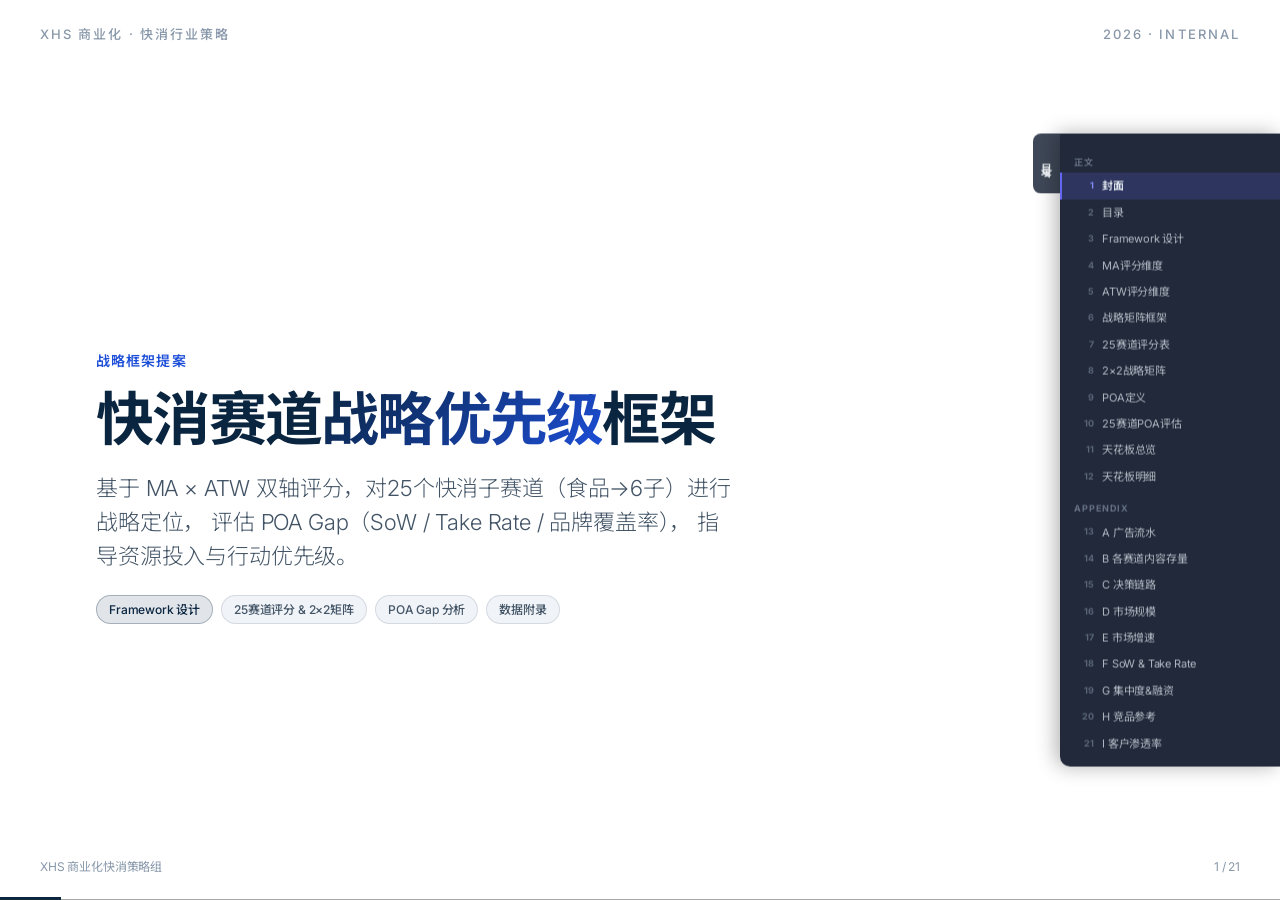
==== commit 681357a3: "P11: add stationery/toys/gifts track; update IW subtotal & grand total; rename AppB to content volum" ====
--- a/index-food-drilldown.html
+++ b/index-food-drilldown.html
@@ -584,7 +584,7 @@
   </div>
 
   
-  <div class="app-btns" style="margin-bottom:4px;"><button class="app-btn app-btn-purple" onclick="goToAppendix('B UGC内容势能')">↗ Appendix B1 UGC内容势能</button><button class="app-btn app-btn-purple" onclick="goToAppendix('C 决策链路重要性')">↗ Appendix B2 决策链路</button></div>
+  <div class="app-btns" style="margin-bottom:4px;"><button class="app-btn app-btn-purple" onclick="goToAppendix('B 各赛道内容存量')">↗ Appendix B1 内容存量</button><button class="app-btn app-btn-purple" onclick="goToAppendix('C 决策链路重要性')">↗ Appendix B2 决策链路</button></div>
   <div class="deck-footer">
     <span class="dim2">XHS 商业化快消策略组</span>
     <span class="slide-number" data-current="6" data-total="13"></span>
@@ -897,7 +897,7 @@
   </div>
   <div style="font-size:10px;color:var(--text-3);margin-top:6px;">¹ ATW内容存量/增速来源：XHS RedBI UGC数据（2025全年，曝光存量/YoY） &nbsp;|&nbsp; ² 决策链路：研究推导（高决策成本/口碑依赖程度）&nbsp;|&nbsp; 绿框=已研究数据，黄底=Demo估算</div>
   
-  <div class="app-btns" style="margin-bottom:4px;"><button class="app-btn app-btn-purple" onclick="goToAppendix('B UGC内容势能')">↗ Appendix B1 UGC存量/增速</button><button class="app-btn app-btn-purple" onclick="goToAppendix('C 决策链路重要性')">↗ Appendix B2 决策链路</button><button class="app-btn app-btn-blue" onclick="goToAppendix('D 市场规模&营销预算')">↗ Appendix A1 营销预算</button></div>
+  <div class="app-btns" style="margin-bottom:4px;"><button class="app-btn app-btn-purple" onclick="goToAppendix('B 各赛道内容存量')">↗ Appendix B1 内容存量/增速</button><button class="app-btn app-btn-purple" onclick="goToAppendix('C 决策链路重要性')">↗ Appendix B2 决策链路</button><button class="app-btn app-btn-blue" onclick="goToAppendix('D 市场规模&营销预算')">↗ Appendix A1 营销预算</button></div>
   <div class="deck-footer">
     <span class="slide-number" data-current="8" data-total="14"></span>
   </div>
@@ -1386,15 +1386,15 @@
     </div>
     <div class="pod-card" style="background:#fef9c3;border:2px solid #ca8a04;border-radius:12px;padding:20px;text-align:center;">
       <div style="font-size:13px;color:#ca8a04;font-weight:700;margin-bottom:8px;">🎯 XHS 2030天花板</div>
-      <div style="font-size:42px;font-weight:900;color:#92400e;">565.1亿</div>
-      <div style="font-size:13px;color:#666;margin-top:6px;">当前 XHS 年化：92.7亿</div>
-      <div style="font-size:13px;color:#ca8a04;margin-top:4px;">增量空间：+472.4亿</div>
+      <div style="font-size:42px;font-weight:900;color:#92400e;">582.6亿</div>
+      <div style="font-size:13px;color:#666;margin-top:6px;">当前 XHS 年化：94.4亿</div>
+      <div style="font-size:13px;color:#ca8a04;margin-top:4px;">增量空间：+488.2亿</div>
     </div>
     <div class="pod-card" style="background:#eff6ff;border:2px solid #2563eb;border-radius:12px;padding:20px;text-align:center;">
       <div style="font-size:13px;color:#2563eb;font-weight:700;margin-bottom:8px;">📈 XHS 快消 SoW</div>
       <div style="font-size:42px;font-weight:900;color:#1d4ed8;">4.3%</div>
       <div style="font-size:13px;color:#666;margin-top:6px;">当前市占（线上广告口径）</div>
-      <div style="font-size:13px;color:#2563eb;margin-top:4px;">→ 2030目标：22.0%</div>
+      <div style="font-size:13px;color:#2563eb;margin-top:4px;">→ 2030目标：22.3%</div>
     </div>
     <div class="pod-card" style="background:#fdf4ff;border:2px solid #9333ea;border-radius:12px;padding:20px;text-align:center;">
       <div style="font-size:13px;color:#9333ea;font-weight:700;margin-bottom:8px;">🏆 最大增量赛道</div>
@@ -1510,6 +1510,16 @@
       <td style="padding:7px 10px;border-bottom:1px solid #f1f5f9;text-align:center;background:#fef3c7;font-weight:700;color:#92400e;">+229.6亿🔥</td>
       <td style="padding:7px 10px;border-bottom:1px solid #f1f5f9;text-align:center;color:#0ea5e9;font-weight:600;">20.7%</td>
     </tr>    <tr>
+      <td style="padding:7px 10px;border-bottom:1px solid #f1f5f9;">文具玩具礼品<br><span style="font-size:10px;color:#94a3b8;">母婴延伸 · XHS内容增速强</span></td>
+      <td style="padding:7px 10px;border-bottom:1px solid #f1f5f9;text-align:center;">2.50</td>
+      <td style="padding:7px 10px;border-bottom:1px solid #f1f5f9;text-align:center;">28%</td>
+      <td style="padding:7px 10px;border-bottom:1px solid #f1f5f9;text-align:center;">68.0%</td>
+      <td style="padding:7px 10px;border-bottom:1px solid #f1f5f9;text-align:center;">1.7亿</td>
+      <td style="padding:7px 10px;border-bottom:1px solid #f1f5f9;text-align:center;color:#94a3b8;">91.9亿</td>
+      <td style="padding:7px 10px;border-bottom:1px solid #f1f5f9;text-align:center;">17.5亿</td>
+      <td style="padding:7px 10px;border-bottom:1px solid #f1f5f9;text-align:center;font-weight:600;color:#1d4ed8;">+15.8亿</td>
+      <td style="padding:7px 10px;border-bottom:1px solid #f1f5f9;text-align:center;color:#0ea5e9;font-weight:600;">19.0%</td>
+    </tr>    <tr>
       <td style="padding:7px 10px;border-bottom:1px solid #f1f5f9;">饮料</td>
       <td style="padding:7px 10px;border-bottom:1px solid #f1f5f9;text-align:center;">2.15</td>
       <td style="padding:7px 10px;border-bottom:1px solid #f1f5f9;text-align:center;">18%</td>
@@ -1541,11 +1551,11 @@
       <td style="padding:7px 10px;border-bottom:1px solid #f1f5f9;text-align:center;color:#0ea5e9;font-weight:600;">13.0%</td>
     </tr>    <tr style="background:#fffbeb;font-weight:700;">
       <td colspan="4" style="padding:7px 10px;border-bottom:2px solid #e2e8f0;">🟡 Invest to Win小计</td>
-      <td style="padding:7px 10px;border-bottom:2px solid #e2e8f0;text-align:center;">23.5亿</td>
-      <td style="padding:7px 10px;border-bottom:2px solid #e2e8f0;text-align:center;color:#94a3b8;">1,697.6亿</td>
-      <td style="padding:7px 10px;border-bottom:2px solid #e2e8f0;text-align:center;">306.1亿</td>
-      <td style="padding:7px 10px;border-bottom:2px solid #e2e8f0;text-align:center;">+282.6亿</td>
-      <td style="padding:7px 10px;border-bottom:2px solid #e2e8f0;text-align:center;color:#0ea5e9;font-weight:700;">18.0%</td>
+      <td style="padding:7px 10px;border-bottom:2px solid #e2e8f0;text-align:center;">25.2亿</td>
+      <td style="padding:7px 10px;border-bottom:2px solid #e2e8f0;text-align:center;color:#94a3b8;">1,789.5亿</td>
+      <td style="padding:7px 10px;border-bottom:2px solid #e2e8f0;text-align:center;">323.6亿</td>
+      <td style="padding:7px 10px;border-bottom:2px solid #e2e8f0;text-align:center;">+298.4亿</td>
+      <td style="padding:7px 10px;border-bottom:2px solid #e2e8f0;text-align:center;color:#0ea5e9;font-weight:700;">18.1%</td>
     </tr>    <tr>
       <td style="padding:7px 10px;border-bottom:1px solid #f1f5f9;">⚪ OTC</td>
       <td style="padding:7px 10px;border-bottom:1px solid #f1f5f9;text-align:center;">2.00</td>
@@ -1575,11 +1585,11 @@
       <td style="padding:7px 10px;border-bottom:2px solid #e2e8f0;text-align:center;color:#0ea5e9;font-weight:700;">10.4%</td>
     </tr>    <tr style="background:#1e293b;color:#fff;font-weight:700;font-size:14px;">
       <td colspan="4" style="padding:9px 10px;">🏆 快消合计</td>
-      <td style="padding:9px 10px;text-align:center;">92.7亿</td>
-      <td style="padding:9px 10px;text-align:center;color:#86efac;">2,508.2亿</td>
-      <td style="padding:9px 10px;text-align:center;">565.1亿</td>
-      <td style="padding:9px 10px;text-align:center;">+472.4亿</td>
-      <td style="padding:9px 10px;text-align:center;color:#7dd3fc;font-weight:700;">22.5%</td>
+      <td style="padding:9px 10px;text-align:center;">94.4亿</td>
+      <td style="padding:9px 10px;text-align:center;color:#86efac;">2,616亿</td>
+      <td style="padding:9px 10px;text-align:center;">582.6亿</td>
+      <td style="padding:9px 10px;text-align:center;">+488.2亿</td>
+      <td style="padding:9px 10px;text-align:center;color:#7dd3fc;font-weight:700;">22.3%</td>
     </tr>
     </tbody>
   </table>
@@ -1648,12 +1658,12 @@
 </table>
 </div>
 </section>
-<section class="slide" data-title="B UGC内容势能">
+<section class="slide" data-title="B 各赛道内容存量">
   <div class="deck-header">
-    <span class="eyebrow">05 · Appendix B · UGC内容势能</span>
+    <span class="eyebrow">05 · Appendix B · 各赛道内容存量</span>
     <span class="eyebrow">快消战略优先级框架</span>
   </div>
-  <p class="kicker">UGC内容势能 · 2025 vs 2024 全赛道完整版 · 数据来源：XHS RedBI 商业赛道分析</p>
+  <p class="kicker">各赛道内容存量 · 2025 vs 2024 全赛道完整版 · 数据来源：XHS RedBI 商业赛道分析</p>
   <h2 class="h2">各赛道 UGC 内容存量（含YoY，2025 vs 2024）</h2>
 
   <div style="margin-top:10px;overflow-x:auto;">
@@ -1944,7 +1954,7 @@
     <span>药品/传统滋补/宠物生活：数据暂无，评分取1</span>
   </div>
   <div class="deck-footer">
-    <span class="dim2">Appendix B1 · UGC内容势能 · 全25赛道 2025 vs 2024</span>
+    <span class="dim2">Appendix B1 · 各赛道内容存量 · 全25赛道 2025 vs 2024</span>
     <span class="slide-number"></span>
   </div>
 </section>
@@ -3707,7 +3717,7 @@
     <span>目录</span><span class="toggle-arrow">◀</span>
   </button>
   <div id="slide-nav-panel">
-<div class="snav-section-label">正文</div><div class="snav-item active" data-idx="0" onclick="window.__goTo && window.__goTo(0); snavUpdate(0);"><span class="snav-num">1</span><span class="snav-title">封面</span></div><div class="snav-item" data-idx="1" onclick="window.__goTo && window.__goTo(1); snavUpdate(1);"><span class="snav-num">2</span><span class="snav-title">目录</span></div><div class="snav-item" data-idx="2" onclick="window.__goTo && window.__goTo(2); snavUpdate(2);"><span class="snav-num">3</span><span class="snav-title">Framework 设计</span></div><div class="snav-item" data-idx="3" onclick="window.__goTo && window.__goTo(3); snavUpdate(3);"><span class="snav-num">4</span><span class="snav-title">MA评分维度</span></div><div class="snav-item" data-idx="4" onclick="window.__goTo && window.__goTo(4); snavUpdate(4);"><span class="snav-num">5</span><span class="snav-title">ATW评分维度</span></div><div class="snav-item" data-idx="5" onclick="window.__goTo && window.__goTo(5); snavUpdate(5);"><span class="snav-num">6</span><span class="snav-title">战略矩阵框架</span></div><div class="snav-item" data-idx="6" onclick="window.__goTo && window.__goTo(6); snavUpdate(6);"><span class="snav-num">7</span><span class="snav-title">25赛道评分表</span></div><div class="snav-item" data-idx="7" onclick="window.__goTo && window.__goTo(7); snavUpdate(7);"><span class="snav-num">8</span><span class="snav-title">2×2战略矩阵</span></div><div class="snav-item" data-idx="8" onclick="window.__goTo && window.__goTo(8); snavUpdate(8);"><span class="snav-num">9</span><span class="snav-title">POA定义</span></div><div class="snav-item" data-idx="9" onclick="window.__goTo && window.__goTo(9); snavUpdate(9);"><span class="snav-num">10</span><span class="snav-title">25赛道POA评估</span></div><div class="snav-item" data-idx="10" onclick="window.__goTo && window.__goTo(10); snavUpdate(10);"><span class="snav-num">11</span><span class="snav-title">天花板总览</span></div><div class="snav-item" data-idx="11" onclick="window.__goTo && window.__goTo(11); snavUpdate(11);"><span class="snav-num">12</span><span class="snav-title">天花板明细</span></div><div class="snav-section-label">Appendix</div><div class="snav-item" data-idx="12" onclick="window.__goTo && window.__goTo(12); snavUpdate(12);"><span class="snav-num">13</span><span class="snav-title">A 广告流水</span></div><div class="snav-item" data-idx="13" onclick="window.__goTo && window.__goTo(13); snavUpdate(13);"><span class="snav-num">14</span><span class="snav-title">B UGC内容势能</span></div><div class="snav-item" data-idx="14" onclick="window.__goTo && window.__goTo(14); snavUpdate(14);"><span class="snav-num">15</span><span class="snav-title">C 决策链路</span></div><div class="snav-item" data-idx="15" onclick="window.__goTo && window.__goTo(15); snavUpdate(15);"><span class="snav-num">16</span><span class="snav-title">D 市场规模</span></div><div class="snav-item" data-idx="16" onclick="window.__goTo && window.__goTo(16); snavUpdate(16);"><span class="snav-num">17</span><span class="snav-title">E 市场增速</span></div><div class="snav-item" data-idx="17" onclick="window.__goTo && window.__goTo(17); snavUpdate(17);"><span class="snav-num">18</span><span class="snav-title">F SoW & Take Rate</span></div><div class="snav-item" data-idx="18" onclick="window.__goTo && window.__goTo(18); snavUpdate(18);"><span class="snav-num">19</span><span class="snav-title">G 集中度&融资</span></div><div class="snav-item" data-idx="19" onclick="window.__goTo && window.__goTo(19); snavUpdate(19);"><span class="snav-num">20</span><span class="snav-title">H 竞品参考</span></div><div class="snav-item" data-idx="20" onclick="window.__goTo && window.__goTo(20); snavUpdate(20);"><span class="snav-num">21</span><span class="snav-title">I 客户渗透率</span></div>
+<div class="snav-section-label">正文</div><div class="snav-item active" data-idx="0" onclick="window.__goTo && window.__goTo(0); snavUpdate(0);"><span class="snav-num">1</span><span class="snav-title">封面</span></div><div class="snav-item" data-idx="1" onclick="window.__goTo && window.__goTo(1); snavUpdate(1);"><span class="snav-num">2</span><span class="snav-title">目录</span></div><div class="snav-item" data-idx="2" onclick="window.__goTo && window.__goTo(2); snavUpdate(2);"><span class="snav-num">3</span><span class="snav-title">Framework 设计</span></div><div class="snav-item" data-idx="3" onclick="window.__goTo && window.__goTo(3); snavUpdate(3);"><span class="snav-num">4</span><span class="snav-title">MA评分维度</span></div><div class="snav-item" data-idx="4" onclick="window.__goTo && window.__goTo(4); snavUpdate(4);"><span class="snav-num">5</span><span class="snav-title">ATW评分维度</span></div><div class="snav-item" data-idx="5" onclick="window.__goTo && window.__goTo(5); snavUpdate(5);"><span class="snav-num">6</span><span class="snav-title">战略矩阵框架</span></div><div class="snav-item" data-idx="6" onclick="window.__goTo && window.__goTo(6); snavUpdate(6);"><span class="snav-num">7</span><span class="snav-title">25赛道评分表</span></div><div class="snav-item" data-idx="7" onclick="window.__goTo && window.__goTo(7); snavUpdate(7);"><span class="snav-num">8</span><span class="snav-title">2×2战略矩阵</span></div><div class="snav-item" data-idx="8" onclick="window.__goTo && window.__goTo(8); snavUpdate(8);"><span class="snav-num">9</span><span class="snav-title">POA定义</span></div><div class="snav-item" data-idx="9" onclick="window.__goTo && window.__goTo(9); snavUpdate(9);"><span class="snav-num">10</span><span class="snav-title">25赛道POA评估</span></div><div class="snav-item" data-idx="10" onclick="window.__goTo && window.__goTo(10); snavUpdate(10);"><span class="snav-num">11</span><span class="snav-title">天花板总览</span></div><div class="snav-item" data-idx="11" onclick="window.__goTo && window.__goTo(11); snavUpdate(11);"><span class="snav-num">12</span><span class="snav-title">天花板明细</span></div><div class="snav-section-label">Appendix</div><div class="snav-item" data-idx="12" onclick="window.__goTo && window.__goTo(12); snavUpdate(12);"><span class="snav-num">13</span><span class="snav-title">A 广告流水</span></div><div class="snav-item" data-idx="13" onclick="window.__goTo && window.__goTo(13); snavUpdate(13);"><span class="snav-num">14</span><span class="snav-title">B 各赛道内容存量</span></div><div class="snav-item" data-idx="14" onclick="window.__goTo && window.__goTo(14); snavUpdate(14);"><span class="snav-num">15</span><span class="snav-title">C 决策链路</span></div><div class="snav-item" data-idx="15" onclick="window.__goTo && window.__goTo(15); snavUpdate(15);"><span class="snav-num">16</span><span class="snav-title">D 市场规模</span></div><div class="snav-item" data-idx="16" onclick="window.__goTo && window.__goTo(16); snavUpdate(16);"><span class="snav-num">17</span><span class="snav-title">E 市场增速</span></div><div class="snav-item" data-idx="17" onclick="window.__goTo && window.__goTo(17); snavUpdate(17);"><span class="snav-num">18</span><span class="snav-title">F SoW & Take Rate</span></div><div class="snav-item" data-idx="18" onclick="window.__goTo && window.__goTo(18); snavUpdate(18);"><span class="snav-num">19</span><span class="snav-title">G 集中度&融资</span></div><div class="snav-item" data-idx="19" onclick="window.__goTo && window.__goTo(19); snavUpdate(19);"><span class="snav-num">20</span><span class="snav-title">H 竞品参考</span></div><div class="snav-item" data-idx="20" onclick="window.__goTo && window.__goTo(20); snavUpdate(20);"><span class="snav-num">21</span><span class="snav-title">I 客户渗透率</span></div>
   </div>
 </div>
 
